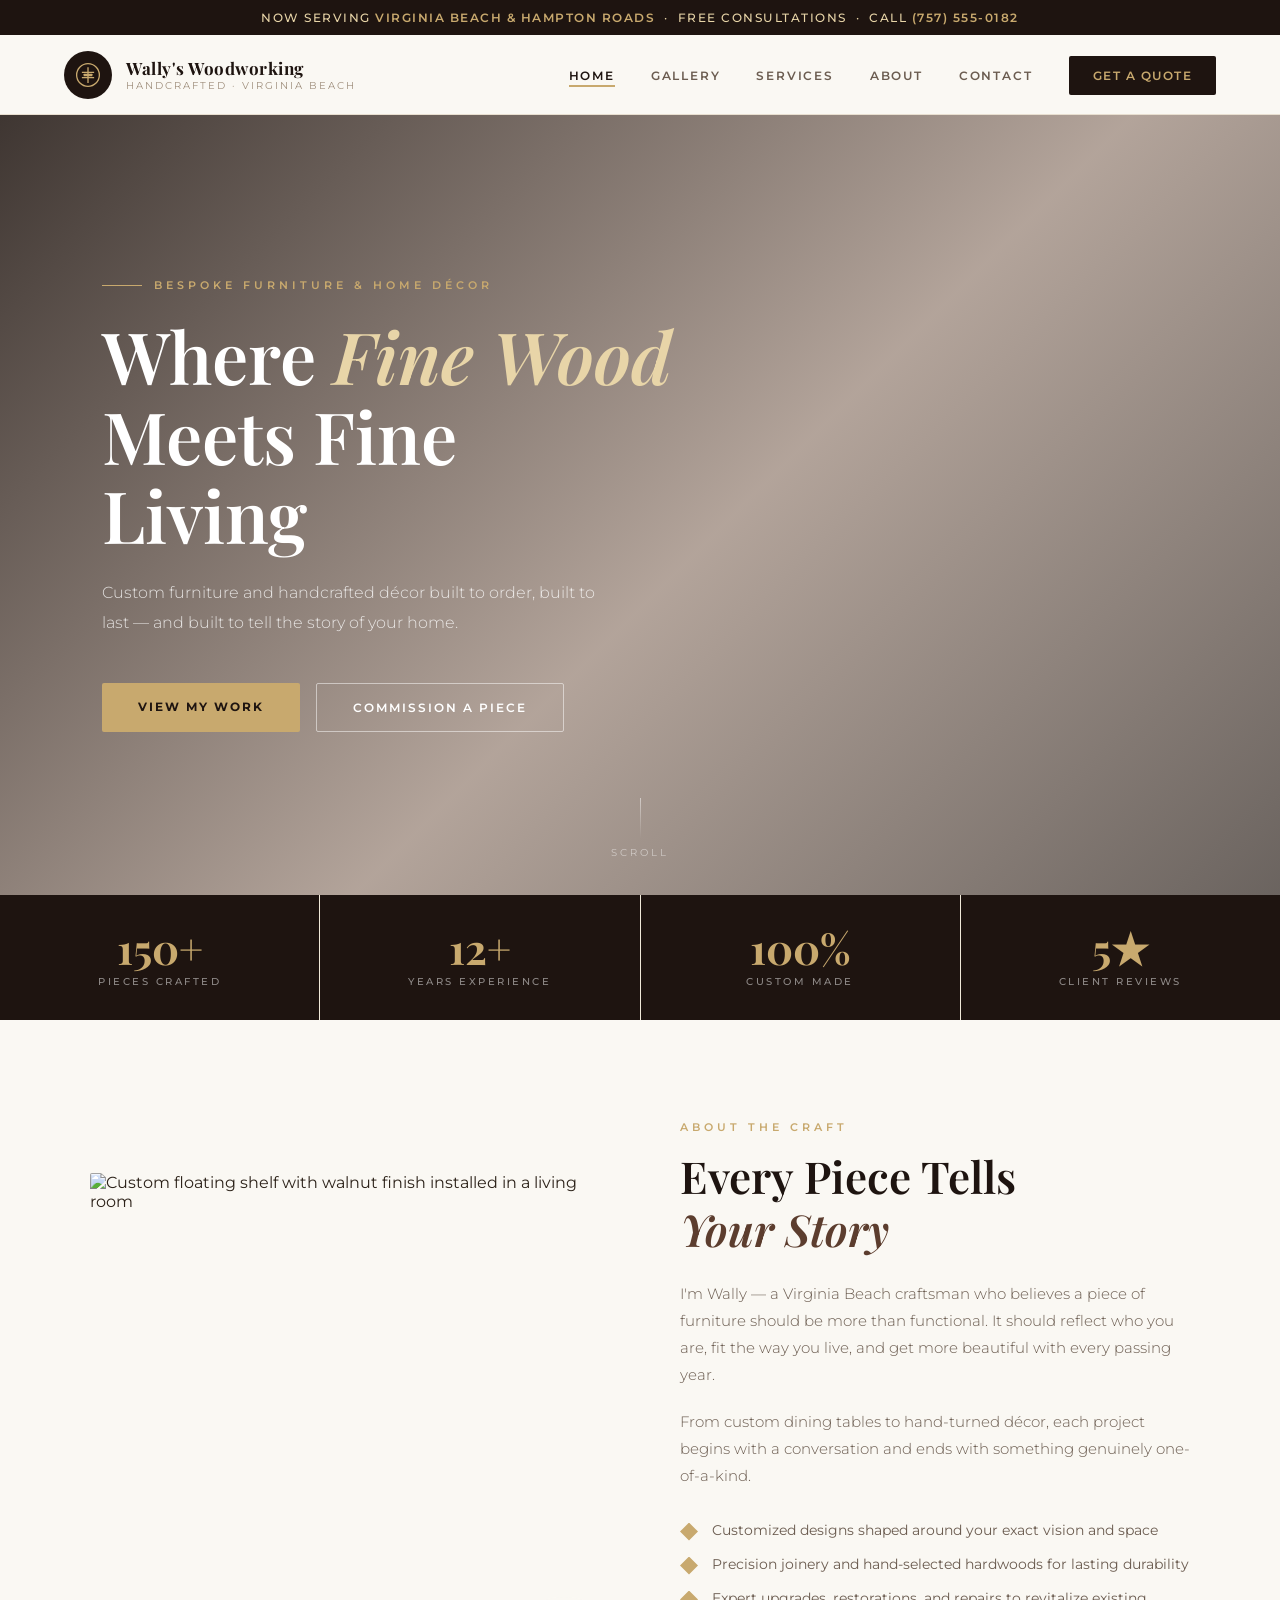
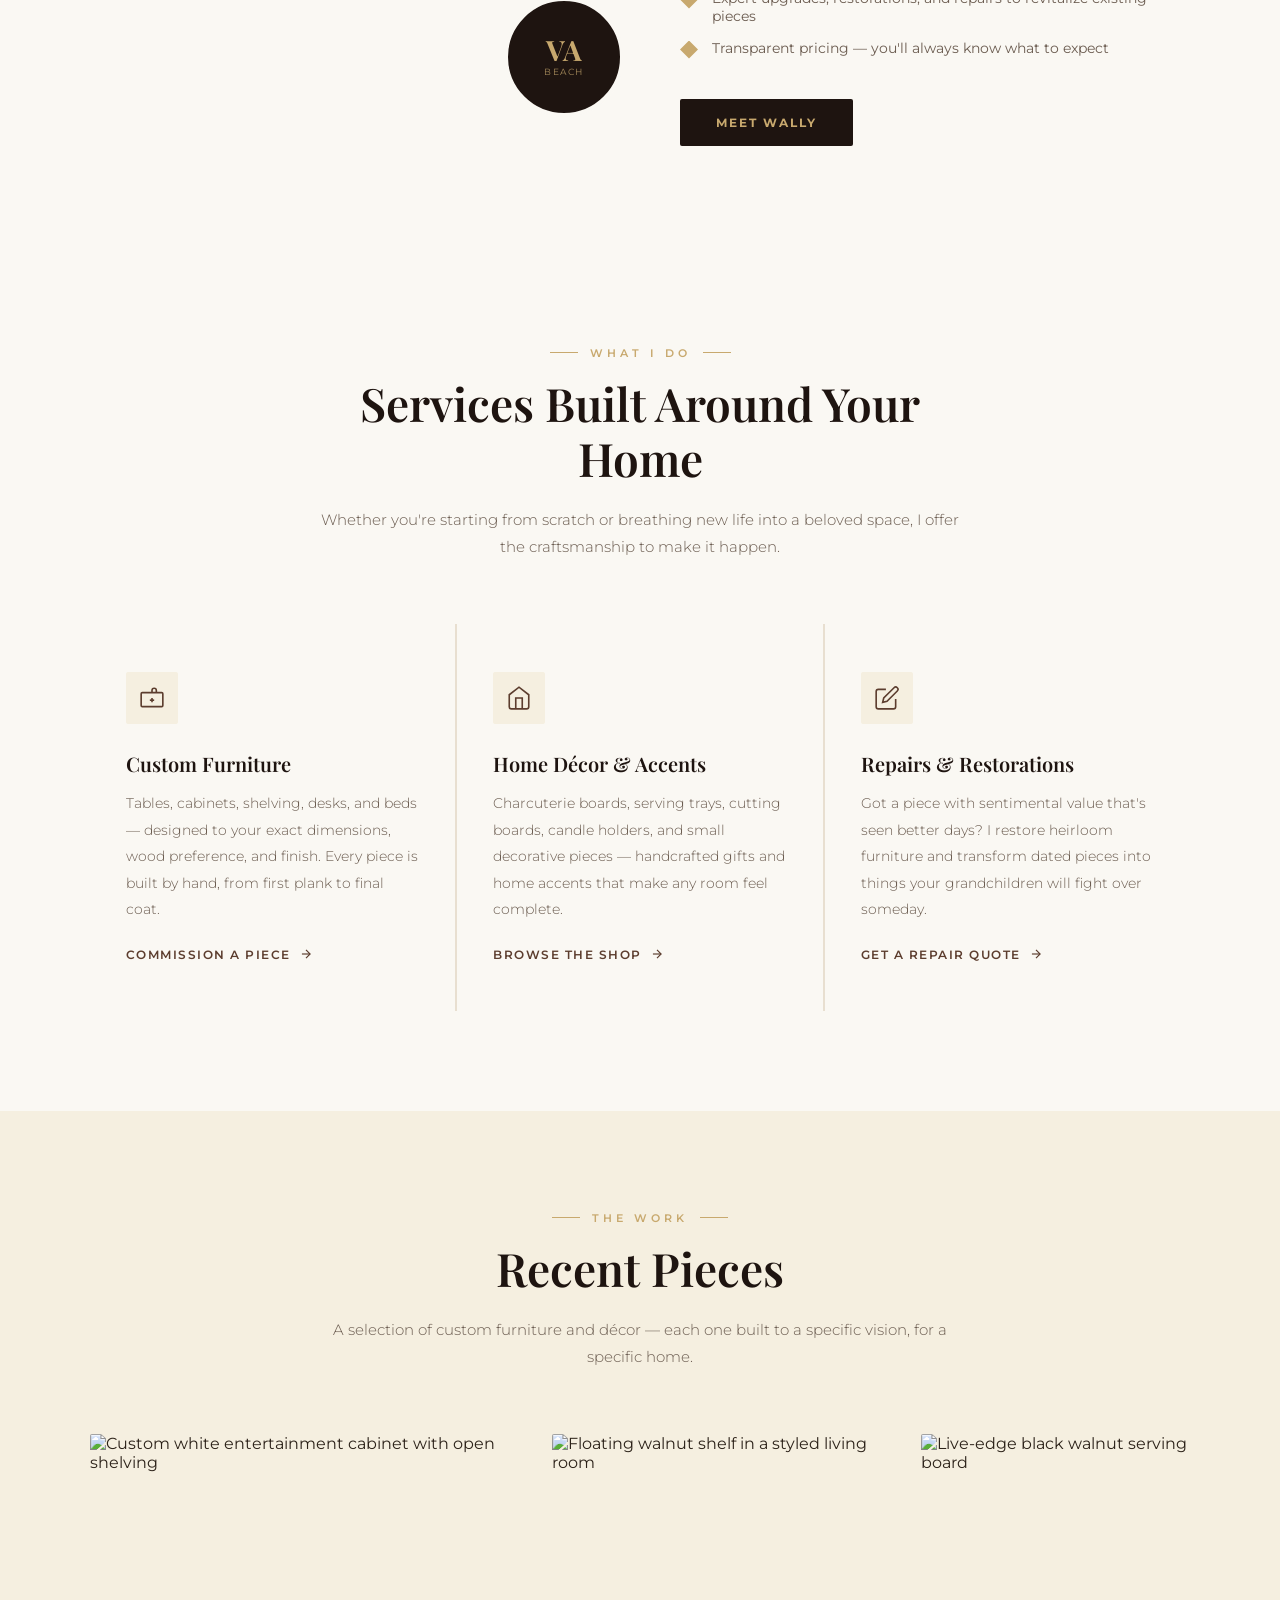
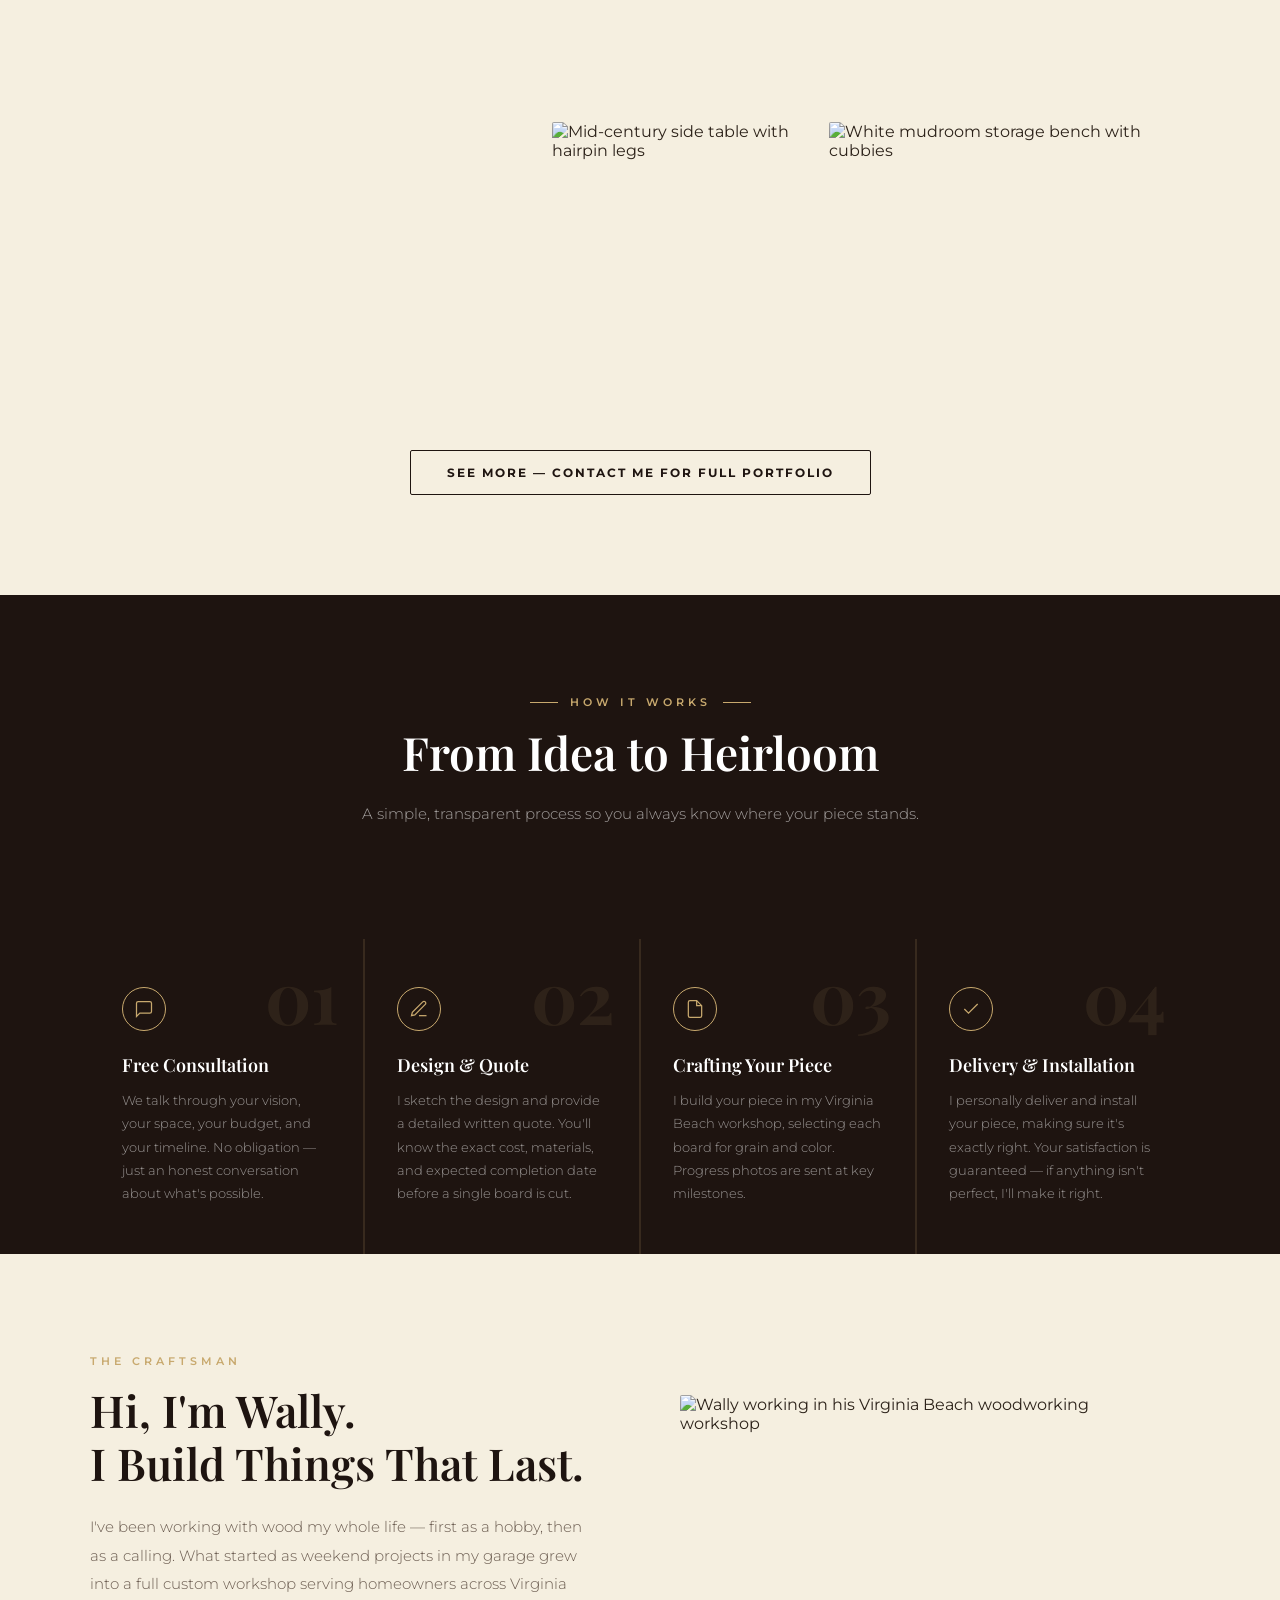
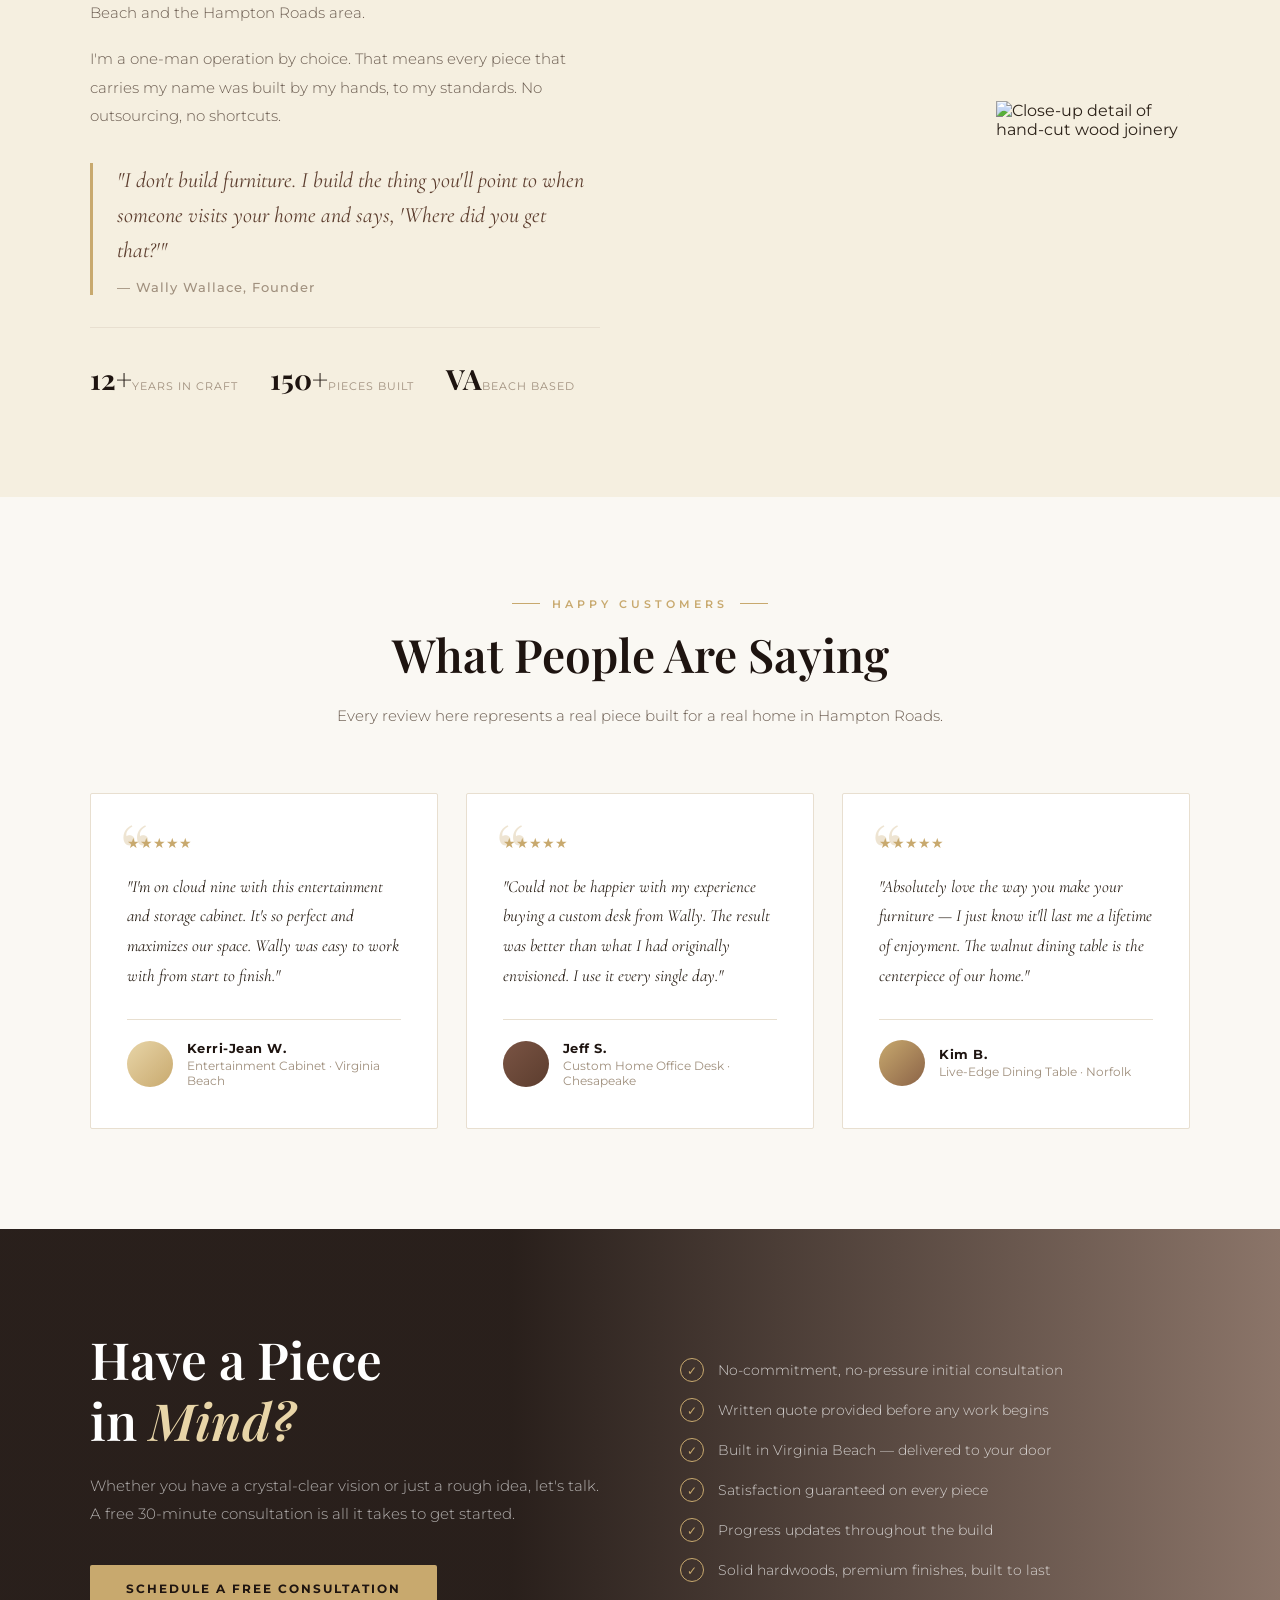
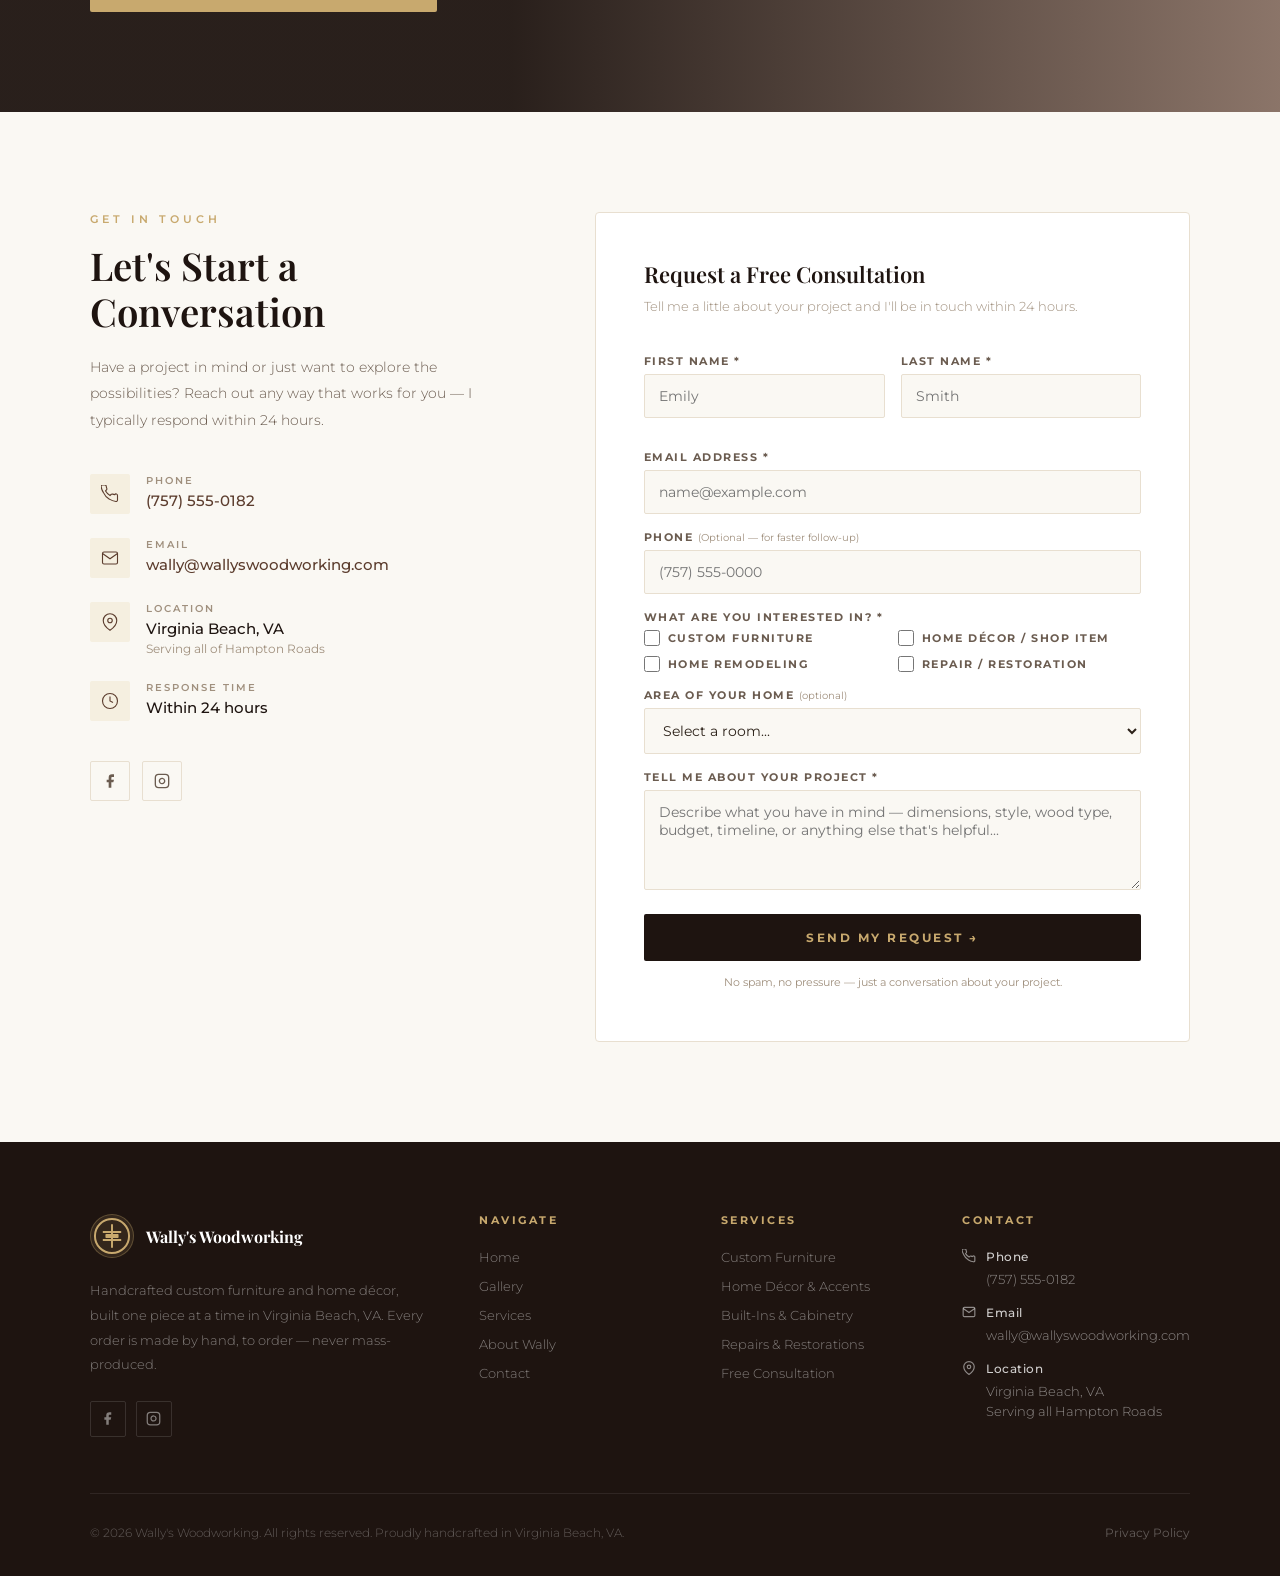
==== index.html @ 8dad4978 "Add complete redesign of homepage Full single-page redesign with hero, services, gallery, process, a" ====
<!DOCTYPE html>
<html lang="en">
<head>
<meta charset="UTF-8">
<meta name="viewport" content="width=device-width, initial-scale=1.0">

<!-- Primary SEO -->
<title>Wally's Woodworking | Custom Furniture & Décor | Virginia Beach, VA</title>
<meta name="description" content="Handcrafted bespoke furniture and home décor built to order in Virginia Beach, VA. Custom tables, cabinets, shelving, décor and more. Free consultations. Serving all of Hampton Roads.">
<meta name="keywords" content="custom furniture Virginia Beach, bespoke woodworking Hampton Roads, handcrafted furniture, custom cabinets, wood décor, furniture maker Virginia">
<meta name="author" content="Wally Wallace">
<link rel="canonical" href="https://www.wallyswoodworking.com/">

<!-- Open Graph (Facebook / LinkedIn sharing) -->
<meta property="og:type" content="website">
<meta property="og:url" content="https://www.wallyswoodworking.com/">
<meta property="og:title" content="Wally's Woodworking | Custom Furniture & Décor | Virginia Beach">
<meta property="og:description" content="Handcrafted bespoke furniture and home décor built to order in Virginia Beach, VA. Free consultations — serving all of Hampton Roads.">
<meta property="og:image" content="https://www.wallyswoodworking.com/images/og-image.jpg">

<!-- Twitter Card -->
<meta name="twitter:card" content="summary_large_image">
<meta name="twitter:title" content="Wally's Woodworking | Virginia Beach">
<meta name="twitter:description" content="Handcrafted custom furniture and décor built to order in Virginia Beach, VA.">
<meta name="twitter:image" content="https://www.wallyswoodworking.com/images/og-image.jpg">

<!-- Fonts -->
<link rel="preconnect" href="https://fonts.googleapis.com">
<link href="https://fonts.googleapis.com/css2?family=Playfair+Display:ital,wght@0,400;0,600;0,700;1,400;1,600&family=Montserrat:wght@300;400;500;600&family=Cormorant+Garamond:ital,wght@0,400;1,400;1,500&display=swap" rel="stylesheet">

<!-- Structured Data (Local Business) -->
<script type="application/ld+json">
{
  "@context": "https://schema.org",
  "@type": "LocalBusiness",
  "name": "Wally's Woodworking",
  "description": "Handcrafted bespoke furniture and home décor built to order in Virginia Beach, VA.",
  "url": "https://www.wallyswoodworking.com",
  "telephone": "(757) 555-0182",
  "email": "wally@wallyswoodworking.com",
  "address": {
    "@type": "PostalAddress",
    "addressLocality": "Virginia Beach",
    "addressRegion": "VA",
    "addressCountry": "US"
  },
  "areaServed": "Hampton Roads, Virginia",
  "priceRange": "$$",
  "openingHours": "Mo-Sa 08:00-18:00"
}
</script>

<style>
/* ===========================
   DESIGN SYSTEM
=========================== */
:root {
  --dark:        #1E1410;
  --walnut:      #5C3D2E;
  --walnut-light:#7A5444;
  --gold:        #C8A96E;
  --gold-light:  #E8D5A8;
  --cream:       #F5EFE0;
  --off-white:   #FAF8F3;
  --text:        #2C2219;
  --text-mid:    #6B5C50;
  --text-light:  #A0907E;
  --border:      #E8DFD0;
  --section-gap: 100px;
  --nav-h:       80px;
}

*, *::before, *::after { box-sizing: border-box; margin: 0; padding: 0; }
html { scroll-behavior: smooth; }
body { font-family: 'Montserrat', sans-serif; color: var(--text); background: var(--off-white); overflow-x: hidden; }
h1, h2, h3, h4 { font-family: 'Playfair Display', serif; line-height: 1.2; }
p { line-height: 1.8; }
a { text-decoration: none; color: inherit; }
img { display: block; width: 100%; object-fit: cover; }

/* ===========================
   ANNOUNCEMENT BAR
=========================== */
.announce-bar {
  background: var(--dark);
  color: var(--gold-light);
  text-align: center;
  padding: 10px 20px;
  font-size: 12px;
  letter-spacing: 1.5px;
  font-weight: 500;
  text-transform: uppercase;
}
.announce-bar a { color: var(--gold); font-weight: 600; transition: opacity 0.2s; }
.announce-bar a:hover { opacity: 0.8; }

/* ===========================
   NAVIGATION
=========================== */
nav {
  position: sticky;
  top: 0;
  z-index: 1000;
  background: rgba(250,248,243,0.96);
  backdrop-filter: blur(12px);
  -webkit-backdrop-filter: blur(12px);
  border-bottom: 1px solid var(--border);
  height: var(--nav-h);
  display: flex;
  align-items: center;
  padding: 0 5%;
  justify-content: space-between;
}

.nav-logo { display: flex; align-items: center; gap: 14px; }

.nav-logo-icon {
  width: 48px; height: 48px;
  background: var(--dark);
  border-radius: 50%;
  display: flex; align-items: center; justify-content: center;
  flex-shrink: 0;
}
.nav-logo-icon svg { width: 28px; height: 28px; }
.nav-logo-text .brand { font-family: 'Playfair Display', serif; font-size: 17px; font-weight: 700; color: var(--dark); letter-spacing: 0.5px; display: block; }
.nav-logo-text .tagline { font-size: 10px; color: var(--text-light); letter-spacing: 2px; text-transform: uppercase; display: block; }

.nav-links { display: flex; align-items: center; gap: 36px; list-style: none; }
.nav-links a { font-size: 12px; font-weight: 600; letter-spacing: 1.8px; text-transform: uppercase; color: var(--text-mid); transition: color 0.2s; padding-bottom: 2px; border-bottom: 2px solid transparent; }
.nav-links a:hover, .nav-links a.active { color: var(--dark); border-bottom-color: var(--gold); }
.nav-cta { background: var(--dark); color: var(--gold) !important; border: none !important; padding: 12px 24px !important; letter-spacing: 1.5px !important; border-radius: 2px; transition: background 0.2s !important; }
.nav-cta:hover { background: var(--walnut) !important; color: var(--gold-light) !important; border-bottom-color: transparent !important; }

/* Hamburger (mobile) */
.nav-toggle { display: none; flex-direction: column; gap: 5px; cursor: pointer; padding: 4px; background: none; border: none; }
.nav-toggle span { display: block; width: 24px; height: 2px; background: var(--dark); transition: all 0.3s; }

@media (max-width: 900px) {
  .nav-toggle { display: flex; }
  .nav-links { display: none; position: absolute; top: var(--nav-h); left: 0; right: 0; background: rgba(250,248,243,0.98); border-bottom: 1px solid var(--border); flex-direction: column; padding: 24px; gap: 20px; align-items: flex-start; }
  .nav-links.open { display: flex; }
  .nav-cta { align-self: stretch; text-align: center; }
}

/* ===========================
   HERO
=========================== */
.hero {
  position: relative;
  height: calc(100vh - var(--nav-h) - 40px);
  min-height: 600px;
  overflow: hidden;
  display: flex;
  align-items: center;
}

.hero-bg {
  position: absolute;
  inset: 0;
  background:
    linear-gradient(135deg, rgba(30,20,16,0.85) 0%, rgba(92,61,46,0.45) 55%, rgba(30,20,16,0.65) 100%),
    url('https://images.unsplash.com/photo-1586023492125-27b2c045efd7?w=1800&q=80') center/cover no-repeat;
}

.hero-content { position: relative; z-index: 2; padding: 0 8%; max-width: 780px; }
.hero-eyebrow { font-size: 11px; letter-spacing: 4px; text-transform: uppercase; color: var(--gold); font-weight: 600; margin-bottom: 24px; display: flex; align-items: center; gap: 12px; }
.hero-eyebrow::before { content: ''; display: block; width: 40px; height: 1px; background: var(--gold); }
.hero h1 { font-size: clamp(38px, 6vw, 72px); color: #fff; font-weight: 600; margin-bottom: 24px; line-height: 1.1; }
.hero h1 em { font-style: italic; color: var(--gold-light); }
.hero-sub { font-size: 16px; color: rgba(255,255,255,0.78); font-weight: 300; margin-bottom: 44px; max-width: 500px; line-height: 1.9; }
.hero-actions { display: flex; gap: 16px; flex-wrap: wrap; }

.hero-scroll { position: absolute; bottom: 36px; left: 50%; transform: translateX(-50%); display: flex; flex-direction: column; align-items: center; gap: 8px; color: rgba(255,255,255,0.5); font-size: 10px; letter-spacing: 3px; text-transform: uppercase; z-index: 2; }
.hero-scroll-line { width: 1px; height: 40px; background: linear-gradient(to bottom, rgba(255,255,255,0.5), transparent); animation: scrollPulse 2s ease-in-out infinite; }
@keyframes scrollPulse { 0%, 100% { opacity: 0.4; } 50% { opacity: 1; } }

/* ===========================
   BUTTONS
=========================== */
.btn-primary { background: var(--gold); color: var(--dark); padding: 16px 36px; font-size: 12px; font-weight: 700; letter-spacing: 2px; text-transform: uppercase; border-radius: 2px; transition: all 0.25s; display: inline-block; }
.btn-primary:hover { background: var(--gold-light); transform: translateY(-1px); }
.btn-outline { border: 1px solid rgba(255,255,255,0.5); color: #fff; padding: 16px 36px; font-size: 12px; font-weight: 600; letter-spacing: 2px; text-transform: uppercase; border-radius: 2px; transition: all 0.25s; display: inline-block; }
.btn-outline:hover { border-color: var(--gold); color: var(--gold); }
.btn-dark { background: var(--dark); color: var(--gold); padding: 16px 36px; font-size: 12px; font-weight: 700; letter-spacing: 2px; text-transform: uppercase; border-radius: 2px; transition: all 0.25s; display: inline-block; }
.btn-dark:hover { background: var(--walnut); transform: translateY(-1px); }
.btn-outline-dark { border: 1.5px solid var(--dark); color: var(--dark); padding: 14px 36px; font-size: 12px; font-weight: 700; letter-spacing: 2px; text-transform: uppercase; border-radius: 2px; display: inline-block; transition: all 0.25s; }
.btn-outline-dark:hover { background: var(--dark); color: var(--gold); }

/* ===========================
   STAT BAR
=========================== */
.stat-bar { background: var(--dark); display: grid; grid-template-columns: repeat(4, 1fr); gap: 1px; background-color: rgba(200,169,110,0.2); }
.stat-item { background: var(--dark); text-align: center; padding: 32px 20px; }
.stat-num { font-family: 'Playfair Display', serif; font-size: 42px; font-weight: 700; color: var(--gold); line-height: 1; margin-bottom: 6px; }
.stat-label { font-size: 10px; letter-spacing: 2.5px; text-transform: uppercase; color: rgba(255,255,255,0.5); font-weight: 500; }

@media (max-width: 600px) {
  .stat-bar { grid-template-columns: repeat(2, 1fr); }
}

/* ===========================
   SECTION STRUCTURE
=========================== */
.section { padding: var(--section-gap) 7%; }
.section-light { background: var(--off-white); }
.section-cream { background: var(--cream); }
.section-dark { background: var(--dark); }

.section-header { text-align: center; max-width: 640px; margin: 0 auto 64px; }
.section-eyebrow { font-size: 11px; letter-spacing: 4px; text-transform: uppercase; color: var(--gold); font-weight: 600; margin-bottom: 16px; display: flex; align-items: center; justify-content: center; gap: 12px; }
.section-eyebrow::before, .section-eyebrow::after { content: ''; display: block; width: 28px; height: 1px; background: var(--gold); }
.section-header h2 { font-size: clamp(28px, 4vw, 46px); font-weight: 600; color: var(--dark); margin-bottom: 20px; }
.section-dark .section-header h2 { color: #fff; }
.section-header p { color: var(--text-mid); font-size: 15px; font-weight: 300; }
.section-dark .section-header p { color: rgba(255,255,255,0.6); }

/* ===========================
   INTRO SPLIT
=========================== */
.intro-split { display: grid; grid-template-columns: 1fr 1fr; gap: 80px; align-items: center; padding: var(--section-gap) 7%; background: var(--off-white); }
.intro-img-wrap { position: relative; }
.intro-img-main { width: 100%; height: 520px; border-radius: 2px; overflow: hidden; }
.intro-img-main img { height: 100%; }
.intro-img-badge { position: absolute; bottom: -24px; right: -24px; background: var(--dark); color: var(--gold); width: 120px; height: 120px; border-radius: 50%; display: flex; flex-direction: column; align-items: center; justify-content: center; text-align: center; border: 4px solid var(--off-white); }
.intro-img-badge .num { font-family: 'Playfair Display', serif; font-size: 28px; font-weight: 700; line-height: 1; }
.intro-img-badge .lbl { font-size: 9px; letter-spacing: 1.5px; text-transform: uppercase; opacity: 0.8; margin-top: 2px; }
.intro-text .eyebrow { font-size: 11px; letter-spacing: 4px; text-transform: uppercase; color: var(--gold); font-weight: 600; margin-bottom: 16px; }
.intro-text h2 { font-size: clamp(26px, 3.5vw, 44px); color: var(--dark); margin-bottom: 24px; font-weight: 600; }
.intro-text h2 em { font-style: italic; color: var(--walnut); }
.intro-text p { color: var(--text-mid); font-size: 15px; font-weight: 300; margin-bottom: 20px; }
.intro-features { list-style: none; margin: 32px 0 40px; display: flex; flex-direction: column; gap: 14px; }
.intro-features li { display: flex; align-items: flex-start; gap: 14px; font-size: 14px; color: var(--text-mid); }
.intro-features li::before { content: ''; display: block; width: 18px; height: 18px; min-width: 18px; background: var(--gold); clip-path: polygon(50% 0%, 100% 50%, 50% 100%, 0% 50%); margin-top: 2px; }

@media (max-width: 900px) {
  .intro-split { grid-template-columns: 1fr; gap: 60px; }
  .intro-img-main { height: 360px; }
  .intro-img-badge { bottom: -20px; right: 20px; }
}

/* ===========================
   SERVICES
=========================== */
.services-grid { display: grid; grid-template-columns: repeat(3, 1fr); gap: 2px; background: var(--border); }
.service-card { background: var(--off-white); padding: 48px 36px; position: relative; overflow: hidden; transition: background 0.3s; }
.service-card::after { content: ''; position: absolute; bottom: 0; left: 0; right: 0; height: 3px; background: var(--gold); transform: scaleX(0); transition: transform 0.3s; transform-origin: left; }
.service-card:hover::after { transform: scaleX(1); }
.service-card:hover { background: #fff; }
.service-icon { width: 52px; height: 52px; background: var(--cream); border-radius: 2px; display: flex; align-items: center; justify-content: center; margin-bottom: 28px; }
.service-icon svg { width: 26px; height: 26px; stroke: var(--walnut); fill: none; stroke-width: 1.5; }
.service-card h3 { font-size: 20px; font-weight: 600; color: var(--dark); margin-bottom: 14px; }
.service-card p { font-size: 14px; color: var(--text-mid); font-weight: 300; line-height: 1.9; }
.service-link { display: inline-flex; align-items: center; gap: 8px; font-size: 12px; font-weight: 600; letter-spacing: 1.5px; text-transform: uppercase; color: var(--walnut); margin-top: 24px; transition: gap 0.2s; }
.service-link:hover { gap: 14px; }

@media (max-width: 800px) {
  .services-grid { grid-template-columns: 1fr; }
}

/* ===========================
   GALLERY
=========================== */
.gallery-grid { display: grid; grid-template-columns: repeat(12, 1fr); grid-template-rows: 280px 280px; gap: 8px; }
.gal-item { overflow: hidden; position: relative; border-radius: 2px; cursor: pointer; }
.gal-item img { width: 100%; height: 100%; object-fit: cover; transition: transform 0.5s ease; }
.gal-item:hover img { transform: scale(1.05); }
.gal-item-overlay { position: absolute; inset: 0; background: linear-gradient(to top, rgba(30,20,16,0.8) 0%, transparent 50%); opacity: 0; transition: opacity 0.3s; display: flex; align-items: flex-end; padding: 24px; }
.gal-item:hover .gal-item-overlay { opacity: 1; }
.gal-item-label { color: #fff; font-size: 13px; font-weight: 600; }
.gal-item-sub { color: var(--gold-light); font-size: 11px; margin-top: 2px; }
.gal-1 { grid-column: span 5; grid-row: span 2; }
.gal-2 { grid-column: span 4; }
.gal-3 { grid-column: span 3; }
.gal-4 { grid-column: span 3; }
.gal-5 { grid-column: span 4; }
.gallery-footer { text-align: center; margin-top: 48px; }

@media (max-width: 800px) {
  .gallery-grid { grid-template-columns: 1fr 1fr; grid-template-rows: auto; }
  .gal-1, .gal-2, .gal-3, .gal-4, .gal-5 { grid-column: span 1; height: 200px; }
  .gal-1 { grid-column: span 2; height: 260px; }
}

/* ===========================
   PROCESS
=========================== */
.process-steps { display: grid; grid-template-columns: repeat(4, 1fr); gap: 2px; background: rgba(200,169,110,0.15); }
.process-step { background: var(--dark); padding: 48px 32px; position: relative; }
.step-num { font-family: 'Playfair Display', serif; font-size: 72px; font-weight: 700; color: rgba(200,169,110,0.1); line-height: 1; position: absolute; top: 20px; right: 24px; pointer-events: none; }
.step-icon { width: 44px; height: 44px; border: 1px solid var(--gold); border-radius: 50%; display: flex; align-items: center; justify-content: center; margin-bottom: 24px; }
.step-icon svg { width: 20px; height: 20px; stroke: var(--gold); fill: none; stroke-width: 1.5; }
.process-step h3 { font-size: 18px; color: #fff; margin-bottom: 12px; font-weight: 600; }
.process-step p { font-size: 13px; color: rgba(255,255,255,0.55); font-weight: 300; line-height: 1.8; }

@media (max-width: 800px) {
  .process-steps { grid-template-columns: 1fr 1fr; }
}
@media (max-width: 500px) {
  .process-steps { grid-template-columns: 1fr; }
}

/* ===========================
   ABOUT
=========================== */
.about-split { display: grid; grid-template-columns: 1fr 1fr; gap: 80px; align-items: center; padding: var(--section-gap) 7%; background: var(--cream); }
.about-text .eyebrow { font-size: 11px; letter-spacing: 4px; text-transform: uppercase; color: var(--gold); font-weight: 600; margin-bottom: 16px; }
.about-text h2 { font-size: clamp(26px, 3.5vw, 44px); color: var(--dark); margin-bottom: 24px; font-weight: 600; }
.about-text p { color: var(--text-mid); font-size: 15px; font-weight: 300; margin-bottom: 18px; line-height: 1.9; }
.about-quote { border-left: 3px solid var(--gold); padding-left: 24px; margin: 32px 0; }
.about-quote blockquote { font-family: 'Cormorant Garamond', serif; font-size: 22px; font-style: italic; color: var(--walnut); line-height: 1.6; }
.about-sig { font-size: 13px; color: var(--text-light); margin-top: 10px; font-weight: 500; letter-spacing: 1px; }
.about-img-stack { position: relative; height: 560px; }
.about-img-main { position: absolute; top: 0; left: 0; right: 60px; height: 440px; overflow: hidden; border-radius: 2px; }
.about-img-main img { height: 100%; }
.about-img-secondary { position: absolute; bottom: 0; right: 0; width: 200px; height: 260px; overflow: hidden; border-radius: 2px; border: 6px solid var(--cream); }
.about-img-secondary img { height: 100%; }
.about-credentials { display: flex; gap: 32px; margin-top: 32px; padding-top: 32px; border-top: 1px solid var(--border); }
.credential .val { font-family: 'Playfair Display', serif; font-size: 28px; font-weight: 700; color: var(--dark); }
.credential .lbl { font-size: 11px; color: var(--text-light); letter-spacing: 1px; text-transform: uppercase; }

@media (max-width: 900px) {
  .about-split { grid-template-columns: 1fr; gap: 60px; }
  .about-img-stack { height: 320px; }
  .about-img-main { right: 0; height: 320px; position: relative; }
  .about-img-secondary { display: none; }
}

/* ===========================
   TESTIMONIALS
=========================== */
.testimonials-grid { display: grid; grid-template-columns: repeat(3, 1fr); gap: 28px; }
.testimonial-card { background: #fff; padding: 40px 36px; border-radius: 2px; border: 1px solid var(--border); position: relative; }
.testimonial-card::before { content: '\201C'; font-family: 'Playfair Display', serif; font-size: 80px; color: var(--gold); line-height: 1; position: absolute; top: 16px; left: 28px; opacity: 0.3; }
.stars { display: flex; gap: 4px; margin-bottom: 20px; }
.stars span { color: var(--gold); font-size: 14px; }
.testimonial-card blockquote { font-family: 'Cormorant Garamond', serif; font-size: 17px; font-style: italic; color: var(--text); line-height: 1.75; margin-bottom: 28px; }
.testimonial-author { display: flex; align-items: center; gap: 14px; border-top: 1px solid var(--border); padding-top: 20px; }
.author-avatar { width: 46px; height: 46px; border-radius: 50%; overflow: hidden; flex-shrink: 0; background: var(--cream); }
.author-avatar img { height: 100%; }
.author-info .name { font-size: 13px; font-weight: 700; color: var(--dark); letter-spacing: 0.5px; }
.author-info .piece { font-size: 12px; color: var(--text-light); margin-top: 2px; }

@media (max-width: 900px) {
  .testimonials-grid { grid-template-columns: 1fr; max-width: 520px; margin: 0 auto; }
}

/* ===========================
   COMMISSION BANNER
=========================== */
.commission-banner {
  position: relative;
  overflow: hidden;
  background: linear-gradient(to right, rgba(30,20,16,0.95) 40%, rgba(92,61,46,0.7) 100%),
    url('https://images.unsplash.com/photo-1558618666-fcd25c85cd64?w=1600&q=80') center/cover no-repeat;
  padding: 100px 7%;
  display: grid;
  grid-template-columns: 1fr 1fr;
  gap: 80px;
  align-items: center;
}
.commission-text h2 { font-size: clamp(30px, 4vw, 52px); color: #fff; margin-bottom: 20px; font-weight: 600; }
.commission-text h2 em { color: var(--gold-light); font-style: italic; }
.commission-text p { color: rgba(255,255,255,0.65); font-size: 15px; font-weight: 300; line-height: 1.9; margin-bottom: 36px; }
.commission-features { list-style: none; display: flex; flex-direction: column; gap: 16px; }
.commission-features li { display: flex; align-items: center; gap: 14px; color: rgba(255,255,255,0.75); font-size: 14px; font-weight: 300; }
.commission-features li .check { width: 24px; height: 24px; min-width: 24px; border: 1px solid var(--gold); border-radius: 50%; display: flex; align-items: center; justify-content: center; color: var(--gold); font-size: 12px; }

@media (max-width: 800px) {
  .commission-banner { grid-template-columns: 1fr; gap: 40px; padding: 72px 7%; }
}

/* ===========================
   CONTACT
=========================== */
.contact-split { display: grid; grid-template-columns: 1fr 1.4fr; gap: 80px; align-items: start; padding: var(--section-gap) 7%; background: var(--off-white); }
.contact-info .eyebrow { font-size: 11px; letter-spacing: 4px; text-transform: uppercase; color: var(--gold); font-weight: 600; margin-bottom: 16px; }
.contact-info h2 { font-size: clamp(26px, 3vw, 40px); color: var(--dark); margin-bottom: 20px; font-weight: 600; }
.contact-info > p { color: var(--text-mid); font-size: 14px; font-weight: 300; line-height: 1.9; margin-bottom: 40px; }
.contact-details { display: flex; flex-direction: column; gap: 24px; }
.contact-detail { display: flex; align-items: flex-start; gap: 16px; }
.contact-detail-icon { width: 40px; height: 40px; min-width: 40px; background: var(--cream); border-radius: 2px; display: flex; align-items: center; justify-content: center; }
.contact-detail-icon svg { width: 18px; height: 18px; stroke: var(--walnut); fill: none; stroke-width: 1.5; }
.contact-detail-text .lbl { font-size: 10px; letter-spacing: 2px; text-transform: uppercase; color: var(--text-light); font-weight: 600; margin-bottom: 4px; }
.contact-detail-text .val { font-size: 15px; font-weight: 500; color: var(--dark); }
.contact-detail-text .val a { color: var(--walnut); transition: color 0.2s; }
.contact-detail-text .val a:hover { color: var(--dark); }
.contact-social { display: flex; gap: 12px; margin-top: 40px; }
.social-btn { width: 40px; height: 40px; border: 1px solid var(--border); border-radius: 2px; display: flex; align-items: center; justify-content: center; transition: all 0.2s; color: var(--text-mid); }
.social-btn:hover { background: var(--dark); border-color: var(--dark); color: var(--gold); }

/* Form */
.contact-form-wrap { background: #fff; border: 1px solid var(--border); border-radius: 4px; padding: 48px; }
.contact-form-wrap h3 { font-size: 22px; color: var(--dark); margin-bottom: 8px; font-weight: 600; }
.contact-form-wrap .form-sub { font-size: 13px; color: var(--text-light); font-weight: 300; margin-bottom: 36px; }
.form-row { display: grid; grid-template-columns: 1fr 1fr; gap: 16px; margin-bottom: 16px; }
.form-group { display: flex; flex-direction: column; gap: 6px; margin-bottom: 16px; }
.form-group label { font-size: 11px; font-weight: 700; letter-spacing: 1.5px; text-transform: uppercase; color: var(--text-mid); }
.form-group input, .form-group select, .form-group textarea { border: 1px solid var(--border); border-radius: 2px; padding: 12px 14px; font-size: 14px; font-family: 'Montserrat', sans-serif; color: var(--text); background: var(--off-white); transition: border-color 0.2s; outline: none; }
.form-group input:focus, .form-group select:focus, .form-group textarea:focus { border-color: var(--walnut); background: #fff; }
.form-group textarea { resize: vertical; min-height: 100px; }
.service-checks { display: grid; grid-template-columns: 1fr 1fr; gap: 10px; }
.service-check { display: flex; align-items: center; gap: 8px; font-size: 13px; color: var(--text-mid); cursor: pointer; }
.service-check input[type="checkbox"] { width: 16px; height: 16px; accent-color: var(--walnut); cursor: pointer; }
.form-note { font-size: 11px; color: var(--text-light); margin-top: 12px; text-align: center; }
.btn-submit { width: 100%; background: var(--dark); color: var(--gold); padding: 16px; font-size: 12px; font-weight: 700; letter-spacing: 2.5px; text-transform: uppercase; border-radius: 2px; border: none; cursor: pointer; font-family: 'Montserrat', sans-serif; transition: background 0.25s; margin-top: 8px; }
.btn-submit:hover { background: var(--walnut); }

/* Success message */
.form-success { display: none; text-align: center; padding: 40px 20px; }
.form-success h3 { font-family: 'Playfair Display', serif; font-size: 28px; color: var(--dark); margin-bottom: 12px; }
.form-success p { color: var(--text-mid); font-size: 14px; font-weight: 300; line-height: 1.8; }

@media (max-width: 900px) {
  .contact-split { grid-template-columns: 1fr; gap: 60px; }
  .contact-form-wrap { padding: 32px 24px; }
  .form-row { grid-template-columns: 1fr; }
}

/* ===========================
   FOOTER
=========================== */
footer { background: var(--dark); padding: 72px 7% 32px; }
.footer-main { display: grid; grid-template-columns: 1.8fr 1fr 1fr 1.2fr; gap: 56px; padding-bottom: 56px; border-bottom: 1px solid rgba(255,255,255,0.08); }
.footer-brand .logo-wrap { display: flex; align-items: center; gap: 12px; margin-bottom: 20px; }
.footer-brand .logo-icon { width: 44px; height: 44px; background: rgba(200,169,110,0.12); border-radius: 50%; display: flex; align-items: center; justify-content: center; border: 1px solid rgba(200,169,110,0.3); }
.footer-brand .brand-name { font-family: 'Playfair Display', serif; font-size: 16px; font-weight: 700; color: #fff; }
.footer-brand p { font-size: 13px; color: rgba(255,255,255,0.45); font-weight: 300; line-height: 1.9; margin-bottom: 24px; }
.footer-social { display: flex; gap: 10px; }
.footer-social a { width: 36px; height: 36px; border: 1px solid rgba(255,255,255,0.12); border-radius: 2px; display: flex; align-items: center; justify-content: center; color: rgba(255,255,255,0.45); transition: all 0.2s; }
.footer-social a:hover { border-color: var(--gold); color: var(--gold); }
.footer-col h4 { font-family: 'Montserrat', sans-serif; font-size: 11px; font-weight: 700; letter-spacing: 2.5px; text-transform: uppercase; color: var(--gold); margin-bottom: 20px; }
.footer-col ul { list-style: none; display: flex; flex-direction: column; gap: 10px; }
.footer-col ul li a { font-size: 13px; color: rgba(255,255,255,0.45); font-weight: 300; transition: color 0.2s; }
.footer-col ul li a:hover { color: #fff; }
.footer-contact p { display: flex; align-items: flex-start; gap: 10px; font-size: 13px; color: rgba(255,255,255,0.5); font-weight: 300; margin-bottom: 14px; line-height: 1.6; }
.footer-contact p strong { color: rgba(255,255,255,0.8); font-weight: 500; font-size: 12px; letter-spacing: 0.5px; display: block; margin-bottom: 2px; }
.footer-contact a { color: rgba(255,255,255,0.5); transition: color 0.2s; }
.footer-contact a:hover { color: var(--gold); }
.footer-bottom { padding-top: 28px; display: flex; justify-content: space-between; align-items: center; flex-wrap: wrap; gap: 12px; }
.footer-bottom p { font-size: 12px; color: rgba(255,255,255,0.3); font-weight: 300; }
.footer-bottom-links { display: flex; gap: 24px; }
.footer-bottom-links a { font-size: 12px; color: rgba(255,255,255,0.3); transition: color 0.2s; }
.footer-bottom-links a:hover { color: rgba(255,255,255,0.7); }

@media (max-width: 900px) {
  .footer-main { grid-template-columns: 1fr 1fr; gap: 40px; }
}
@media (max-width: 500px) {
  .footer-main { grid-template-columns: 1fr; }
}
</style>
</head>
<body>

<!-- ANNOUNCEMENT BAR -->
<div class="announce-bar">
  Now serving <a href="#contact">Virginia Beach &amp; Hampton Roads</a> &nbsp;·&nbsp; Free consultations &nbsp;·&nbsp; Call <a href="tel:+17575550182">(757) 555-0182</a>
</div>

<!-- NAVIGATION -->
<nav id="nav">
  <a href="/" class="nav-logo" aria-label="Wally's Woodworking Home">
    <div class="nav-logo-icon">
      <svg viewBox="0 0 32 32" xmlns="http://www.w3.org/2000/svg" aria-hidden="true">
        <circle cx="16" cy="16" r="13" stroke="#C8A96E" stroke-width="1.5" fill="none"/>
        <path d="M16 7 L16 25 M9 13 L23 13 M9 19 L23 19" stroke="#C8A96E" stroke-width="1.5" fill="none"/>
        <rect x="11" y="14.5" width="10" height="3" fill="#C8A96E" rx="0.5"/>
      </svg>
    </div>
    <div class="nav-logo-text">
      <span class="brand">Wally's Woodworking</span>
      <span class="tagline">Handcrafted · Virginia Beach</span>
    </div>
  </a>

  <button class="nav-toggle" aria-label="Toggle navigation" onclick="document.querySelector('.nav-links').classList.toggle('open')">
    <span></span><span></span><span></span>
  </button>

  <ul class="nav-links" id="nav-links">
    <li><a href="#" class="active">Home</a></li>
    <li><a href="#gallery">Gallery</a></li>
    <li><a href="#services">Services</a></li>
    <li><a href="#about">About</a></li>
    <li><a href="#contact">Contact</a></li>
    <li><a href="#contact" class="nav-cta">Get a Quote</a></li>
  </ul>
</nav>

<!-- HERO -->
<section class="hero" aria-label="Welcome to Wally's Woodworking">
  <div class="hero-bg" role="img" aria-label="Close-up of handcrafted wood furniture"></div>
  <div class="hero-content">
    <div class="hero-eyebrow">Bespoke Furniture &amp; Home Décor</div>
    <h1>Where <em>Fine Wood</em><br>Meets Fine Living</h1>
    <p class="hero-sub">Custom furniture and handcrafted décor built to order, built to last — and built to tell the story of your home.</p>
    <div class="hero-actions">
      <a href="#gallery" class="btn-primary">View My Work</a>
      <a href="#contact" class="btn-outline">Commission a Piece</a>
    </div>
  </div>
  <div class="hero-scroll" aria-hidden="true">
    <div class="hero-scroll-line"></div>
    Scroll
  </div>
</section>

<!-- STAT BAR -->
<div class="stat-bar" aria-label="Quick facts about Wally's Woodworking">
  <div class="stat-item"><div class="stat-num">150+</div><div class="stat-label">Pieces Crafted</div></div>
  <div class="stat-item"><div class="stat-num">12+</div><div class="stat-label">Years Experience</div></div>
  <div class="stat-item"><div class="stat-num">100%</div><div class="stat-label">Custom Made</div></div>
  <div class="stat-item"><div class="stat-num">5★</div><div class="stat-label">Client Reviews</div></div>
</div>

<!-- INTRO SPLIT -->
<div class="intro-split">
  <div class="intro-img-wrap">
    <div class="intro-img-main">
      <img src="https://images.unsplash.com/photo-1555041469-a586c61ea9bc?w=900&q=80" alt="Custom floating shelf with walnut finish installed in a living room" loading="lazy">
    </div>
    <div class="intro-img-badge" aria-hidden="true">
      <span class="num">VA</span>
      <span class="lbl">Beach</span>
    </div>
  </div>
  <div class="intro-text">
    <div class="eyebrow">About the Craft</div>
    <h2>Every Piece Tells<br><em>Your Story</em></h2>
    <p>I'm Wally — a Virginia Beach craftsman who believes a piece of furniture should be more than functional. It should reflect who you are, fit the way you live, and get more beautiful with every passing year.</p>
    <p>From custom dining tables to hand-turned décor, each project begins with a conversation and ends with something genuinely one-of-a-kind.</p>
    <ul class="intro-features">
      <li>Customized designs shaped around your exact vision and space</li>
      <li>Precision joinery and hand-selected hardwoods for lasting durability</li>
      <li>Expert upgrades, restorations, and repairs to revitalize existing pieces</li>
      <li>Transparent pricing — you'll always know what to expect</li>
    </ul>
    <a href="#about" class="btn-dark">Meet Wally</a>
  </div>
</div>

<!-- SERVICES -->
<section class="section section-light" id="services">
  <div class="section-header">
    <div class="section-eyebrow">What I Do</div>
    <h2>Services Built Around Your Home</h2>
    <p>Whether you're starting from scratch or breathing new life into a beloved space, I offer the craftsmanship to make it happen.</p>
  </div>
  <div class="services-grid">
    <div class="service-card">
      <div class="service-icon"><svg viewBox="0 0 24 24" aria-hidden="true"><rect x="2" y="7" width="20" height="13" rx="1"/><path d="M16 7V5a2 2 0 00-4 0v2"/><line x1="12" y1="12" x2="12" y2="16"/><line x1="10" y1="14" x2="14" y2="14"/></svg></div>
      <h3>Custom Furniture</h3>
      <p>Tables, cabinets, shelving, desks, and beds — designed to your exact dimensions, wood preference, and finish. Every piece is built by hand, from first plank to final coat.</p>
      <a href="#contact" class="service-link">Commission a piece <svg width="14" height="14" viewBox="0 0 24 24" fill="none" stroke="currentColor" stroke-width="2" aria-hidden="true"><line x1="5" y1="12" x2="19" y2="12"/><polyline points="12 5 19 12 12 19"/></svg></a>
    </div>
    <div class="service-card">
      <div class="service-icon"><svg viewBox="0 0 24 24" aria-hidden="true"><path d="M3 9l9-7 9 7v11a2 2 0 01-2 2H5a2 2 0 01-2-2z"/><polyline points="9 22 9 12 15 12 15 22"/></svg></div>
      <h3>Home Décor &amp; Accents</h3>
      <p>Charcuterie boards, serving trays, cutting boards, candle holders, and small decorative pieces — handcrafted gifts and home accents that make any room feel complete.</p>
      <a href="#gallery" class="service-link">Browse the shop <svg width="14" height="14" viewBox="0 0 24 24" fill="none" stroke="currentColor" stroke-width="2" aria-hidden="true"><line x1="5" y1="12" x2="19" y2="12"/><polyline points="12 5 19 12 12 19"/></svg></a>
    </div>
    <div class="service-card">
      <div class="service-icon"><svg viewBox="0 0 24 24" aria-hidden="true"><path d="M11 4H4a2 2 0 00-2 2v14a2 2 0 002 2h14a2 2 0 002-2v-7"/><path d="M18.5 2.5a2.121 2.121 0 013 3L12 15l-4 1 1-4 9.5-9.5z"/></svg></div>
      <h3>Repairs &amp; Restorations</h3>
      <p>Got a piece with sentimental value that's seen better days? I restore heirloom furniture and transform dated pieces into things your grandchildren will fight over someday.</p>
      <a href="#contact" class="service-link">Get a repair quote <svg width="14" height="14" viewBox="0 0 24 24" fill="none" stroke="currentColor" stroke-width="2" aria-hidden="true"><line x1="5" y1="12" x2="19" y2="12"/><polyline points="12 5 19 12 12 19"/></svg></a>
    </div>
  </div>
</section>

<!-- GALLERY -->
<section class="section section-cream" id="gallery">
  <div class="section-header">
    <div class="section-eyebrow">The Work</div>
    <h2>Recent Pieces</h2>
    <p>A selection of custom furniture and décor — each one built to a specific vision, for a specific home.</p>
  </div>
  <div class="gallery-grid">
    <div class="gal-item gal-1">
      <img src="https://images.unsplash.com/photo-1555041469-a586c61ea9bc?w=800&q=75" alt="Custom white entertainment cabinet with open shelving" loading="lazy">
      <div class="gal-item-overlay"><div><div class="gal-item-label">Entertainment Cabinet</div><div class="gal-item-sub">White oak · Custom dimensions</div></div></div>
    </div>
    <div class="gal-item gal-2">
      <img src="https://images.unsplash.com/photo-1616486338812-3dadae4b4ace?w=800&q=75" alt="Floating walnut shelf in a styled living room" loading="lazy">
      <div class="gal-item-overlay"><div><div class="gal-item-label">Floating Shelf System</div><div class="gal-item-sub">Walnut · 72" span</div></div></div>
    </div>
    <div class="gal-item gal-3">
      <img src="https://images.unsplash.com/photo-1532372576444-dda954194ad0?w=600&q=75" alt="Live-edge black walnut serving board" loading="lazy">
      <div class="gal-item-overlay"><div><div class="gal-item-label">Live-Edge Serving Board</div><div class="gal-item-sub">Black walnut</div></div></div>
    </div>
    <div class="gal-item gal-4">
      <img src="https://images.unsplash.com/photo-1558618666-fcd25c85cd64?w=600&q=75" alt="Mid-century side table with hairpin legs" loading="lazy">
      <div class="gal-item-overlay"><div><div class="gal-item-label">Mid-Century Side Table</div><div class="gal-item-sub">Cherry &amp; steel hairpin legs</div></div></div>
    </div>
    <div class="gal-item gal-5">
      <img src="https://images.unsplash.com/photo-1507652313519-d4e9174996dd?w=800&q=75" alt="White mudroom storage bench with cubbies" loading="lazy">
      <div class="gal-item-overlay"><div><div class="gal-item-label">Mudroom Storage Bench</div><div class="gal-item-sub">Painted MDF + pine</div></div></div>
    </div>
  </div>
  <div class="gallery-footer">
    <a href="mailto:wally@wallyswoodworking.com?subject=Gallery%20Inquiry" class="btn-outline-dark">See More — Contact Me for Full Portfolio</a>
  </div>
</section>

<!-- PROCESS -->
<section class="section section-dark" style="padding-top: 0; padding-bottom: 0;" id="process">
  <div style="padding: var(--section-gap) 7% 48px;">
    <div class="section-header">
      <div class="section-eyebrow">How It Works</div>
      <h2>From Idea to Heirloom</h2>
      <p>A simple, transparent process so you always know where your piece stands.</p>
    </div>
  </div>
  <div class="process-steps">
    <div class="process-step"><div class="step-num" aria-hidden="true">01</div><div class="step-icon"><svg viewBox="0 0 24 24" aria-hidden="true"><path d="M21 15a2 2 0 01-2 2H7l-4 4V5a2 2 0 012-2h14a2 2 0 012 2z"/></svg></div><h3>Free Consultation</h3><p>We talk through your vision, your space, your budget, and your timeline. No obligation — just an honest conversation about what's possible.</p></div>
    <div class="process-step"><div class="step-num" aria-hidden="true">02</div><div class="step-icon"><svg viewBox="0 0 24 24" aria-hidden="true"><path d="M12 20h9"/><path d="M16.5 3.5a2.121 2.121 0 013 3L7 19l-4 1 1-4L16.5 3.5z"/></svg></div><h3>Design &amp; Quote</h3><p>I sketch the design and provide a detailed written quote. You'll know the exact cost, materials, and expected completion date before a single board is cut.</p></div>
    <div class="process-step"><div class="step-num" aria-hidden="true">03</div><div class="step-icon"><svg viewBox="0 0 24 24" aria-hidden="true"><path d="M14 2H6a2 2 0 00-2 2v16a2 2 0 002 2h12a2 2 0 002-2V8z"/><polyline points="14 2 14 8 20 8"/></svg></div><h3>Crafting Your Piece</h3><p>I build your piece in my Virginia Beach workshop, selecting each board for grain and color. Progress photos are sent at key milestones.</p></div>
    <div class="process-step"><div class="step-num" aria-hidden="true">04</div><div class="step-icon"><svg viewBox="0 0 24 24" aria-hidden="true"><polyline points="20 6 9 17 4 12"/></svg></div><h3>Delivery &amp; Installation</h3><p>I personally deliver and install your piece, making sure it's exactly right. Your satisfaction is guaranteed — if anything isn't perfect, I'll make it right.</p></div>
  </div>
</section>

<!-- ABOUT -->
<div class="about-split" id="about">
  <div class="about-text">
    <div class="eyebrow">The Craftsman</div>
    <h2>Hi, I'm Wally.<br>I Build Things That Last.</h2>
    <p>I've been working with wood my whole life — first as a hobby, then as a calling. What started as weekend projects in my garage grew into a full custom workshop serving homeowners across Virginia Beach and the Hampton Roads area.</p>
    <p>I'm a one-man operation by choice. That means every piece that carries my name was built by my hands, to my standards. No outsourcing, no shortcuts.</p>
    <div class="about-quote">
      <blockquote>"I don't build furniture. I build the thing you'll point to when someone visits your home and says, 'Where did you get that?'"</blockquote>
      <div class="about-sig">— Wally Wallace, Founder</div>
    </div>
    <div class="about-credentials">
      <div class="credential"><span class="val">12+</span><span class="lbl">Years in craft</span></div>
      <div class="credential"><span class="val">150+</span><span class="lbl">Pieces built</span></div>
      <div class="credential"><span class="val">VA</span><span class="lbl">Beach based</span></div>
    </div>
  </div>
  <div class="about-img-stack">
    <div class="about-img-main">
      <img src="https://images.unsplash.com/photo-1581539250439-c96689b516dd?w=900&q=80" alt="Wally working in his Virginia Beach woodworking workshop" loading="lazy">
    </div>
    <div class="about-img-secondary">
      <img src="https://images.unsplash.com/photo-1533090481720-856c6e3c1fdc?w=400&q=75" alt="Close-up detail of hand-cut wood joinery" loading="lazy">
    </div>
  </div>
</div>

<!-- TESTIMONIALS -->
<section class="section section-light">
  <div class="section-header">
    <div class="section-eyebrow">Happy Customers</div>
    <h2>What People Are Saying</h2>
    <p>Every review here represents a real piece built for a real home in Hampton Roads.</p>
  </div>
  <div class="testimonials-grid">
    <div class="testimonial-card">
      <div class="stars" aria-label="5 out of 5 stars"><span aria-hidden="true">★★★★★</span></div>
      <blockquote>"I'm on cloud nine with this entertainment and storage cabinet. It's so perfect and maximizes our space. Wally was easy to work with from start to finish."</blockquote>
      <div class="testimonial-author">
        <div class="author-avatar" style="background: linear-gradient(135deg, #E8D5A8, #C8A96E);"></div>
        <div class="author-info"><div class="name">Kerri-Jean W.</div><div class="piece">Entertainment Cabinet · Virginia Beach</div></div>
      </div>
    </div>
    <div class="testimonial-card">
      <div class="stars" aria-label="5 out of 5 stars"><span aria-hidden="true">★★★★★</span></div>
      <blockquote>"Could not be happier with my experience buying a custom desk from Wally. The result was better than what I had originally envisioned. I use it every single day."</blockquote>
      <div class="testimonial-author">
        <div class="author-avatar" style="background: linear-gradient(135deg, #7A5444, #5C3D2E);"></div>
        <div class="author-info"><div class="name">Jeff S.</div><div class="piece">Custom Home Office Desk · Chesapeake</div></div>
      </div>
    </div>
    <div class="testimonial-card">
      <div class="stars" aria-label="5 out of 5 stars"><span aria-hidden="true">★★★★★</span></div>
      <blockquote>"Absolutely love the way you make your furniture — I just know it'll last me a lifetime of enjoyment. The walnut dining table is the centerpiece of our home."</blockquote>
      <div class="testimonial-author">
        <div class="author-avatar" style="background: linear-gradient(135deg, #C8A96E, #8B6347);"></div>
        <div class="author-info"><div class="name">Kim B.</div><div class="piece">Live-Edge Dining Table · Norfolk</div></div>
      </div>
    </div>
  </div>
</section>

<!-- COMMISSION BANNER -->
<div class="commission-banner">
  <div class="commission-text">
    <h2>Have a Piece<br>in <em>Mind?</em></h2>
    <p>Whether you have a crystal-clear vision or just a rough idea, let's talk. A free 30-minute consultation is all it takes to get started.</p>
    <a href="#contact" class="btn-primary">Schedule a Free Consultation</a>
  </div>
  <ul class="commission-features" aria-label="What you get">
    <li><span class="check" aria-hidden="true">✓</span>No-commitment, no-pressure initial consultation</li>
    <li><span class="check" aria-hidden="true">✓</span>Written quote provided before any work begins</li>
    <li><span class="check" aria-hidden="true">✓</span>Built in Virginia Beach — delivered to your door</li>
    <li><span class="check" aria-hidden="true">✓</span>Satisfaction guaranteed on every piece</li>
    <li><span class="check" aria-hidden="true">✓</span>Progress updates throughout the build</li>
    <li><span class="check" aria-hidden="true">✓</span>Solid hardwoods, premium finishes, built to last</li>
  </ul>
</div>

<!-- CONTACT -->
<div class="contact-split" id="contact">
  <div class="contact-info">
    <div class="eyebrow">Get in Touch</div>
    <h2>Let's Start a Conversation</h2>
    <p>Have a project in mind or just want to explore the possibilities? Reach out any way that works for you — I typically respond within 24 hours.</p>
    <div class="contact-details">
      <div class="contact-detail">
        <div class="contact-detail-icon"><svg viewBox="0 0 24 24" aria-hidden="true"><path d="M22 16.92v3a2 2 0 01-2.18 2 19.79 19.79 0 01-8.63-3.07A19.5 19.5 0 013.07 9.81 19.79 19.79 0 01.02 1.18 2 2 0 012 0h3a2 2 0 012 1.72 12.84 12.84 0 00.7 2.81 2 2 0 01-.45 2.11L6.09 7.91a16 16 0 006 6l1.27-1.27a2 2 0 012.11-.45 12.84 12.84 0 002.81.7A2 2 0 0122 14v2.92z"/></svg></div>
        <div class="contact-detail-text"><div class="lbl">Phone</div><div class="val"><a href="tel:+17575550182">(757) 555-0182</a></div></div>
      </div>
      <div class="contact-detail">
        <div class="contact-detail-icon"><svg viewBox="0 0 24 24" aria-hidden="true"><path d="M4 4h16c1.1 0 2 .9 2 2v12c0 1.1-.9 2-2 2H4c-1.1 0-2-.9-2-2V6c0-1.1.9-2 2-2z"/><polyline points="22,6 12,13 2,6"/></svg></div>
        <div class="contact-detail-text"><div class="lbl">Email</div><div class="val"><a href="mailto:wally@wallyswoodworking.com">wally@wallyswoodworking.com</a></div></div>
      </div>
      <div class="contact-detail">
        <div class="contact-detail-icon"><svg viewBox="0 0 24 24" aria-hidden="true"><path d="M21 10c0 7-9 13-9 13s-9-6-9-13a9 9 0 0118 0z"/><circle cx="12" cy="10" r="3"/></svg></div>
        <div class="contact-detail-text"><div class="lbl">Location</div><div class="val">Virginia Beach, VA<br><span style="font-size:12px;color:var(--text-light);font-weight:400;">Serving all of Hampton Roads</span></div></div>
      </div>
      <div class="contact-detail">
        <div class="contact-detail-icon"><svg viewBox="0 0 24 24" aria-hidden="true"><circle cx="12" cy="12" r="10"/><polyline points="12 6 12 12 16 14"/></svg></div>
        <div class="contact-detail-text"><div class="lbl">Response Time</div><div class="val">Within 24 hours</div></div>
      </div>
    </div>
    <div class="contact-social">
      <a href="https://facebook.com" class="social-btn" aria-label="Facebook" target="_blank" rel="noopener noreferrer">
        <svg width="16" height="16" viewBox="0 0 24 24" fill="currentColor" aria-hidden="true"><path d="M18 2h-3a5 5 0 00-5 5v3H7v4h3v8h4v-8h3l1-4h-4V7a1 1 0 011-1h3z"/></svg>
      </a>
      <a href="https://instagram.com" class="social-btn" aria-label="Instagram" target="_blank" rel="noopener noreferrer">
        <svg width="16" height="16" viewBox="0 0 24 24" fill="none" stroke="currentColor" stroke-width="2" aria-hidden="true"><rect x="2" y="2" width="20" height="20" rx="5"/><path d="M16 11.37A4 4 0 1112.63 8 4 4 0 0116 11.37z"/><line x1="17.5" y1="6.5" x2="17.51" y2="6.5"/></svg>
      </a>
    </div>
  </div>

  <!-- NETLIFY FORM (data-netlify="true" makes this work automatically) -->
  <div class="contact-form-wrap">
    <h3>Request a Free Consultation</h3>
    <p class="form-sub">Tell me a little about your project and I'll be in touch within 24 hours.</p>

    <form name="contact" method="POST" data-netlify="true" netlify-honeypot="bot-field" id="contact-form">
      <!-- Netlify hidden field — required -->
      <input type="hidden" name="form-name" value="contact">
      <!-- Honeypot anti-spam -->
      <p style="display:none"><label>Don't fill this out: <input name="bot-field"></label></p>

      <div class="form-row">
        <div class="form-group">
          <label for="first-name">First Name *</label>
          <input type="text" id="first-name" name="first-name" placeholder="Emily" required>
        </div>
        <div class="form-group">
          <label for="last-name">Last Name *</label>
          <input type="text" id="last-name" name="last-name" placeholder="Smith" required>
        </div>
      </div>
      <div class="form-group">
        <label for="email">Email Address *</label>
        <input type="email" id="email" name="email" placeholder="name@example.com" required>
      </div>
      <div class="form-group">
        <label for="phone">Phone <span style="font-weight:400;text-transform:none;letter-spacing:0;font-size:10px;color:var(--text-light)">(Optional — for faster follow-up)</span></label>
        <input type="tel" id="phone" name="phone" placeholder="(757) 555-0000">
      </div>
      <div class="form-group">
        <label>What are you interested in? *</label>
        <div class="service-checks">
          <label class="service-check"><input type="checkbox" name="service[]" value="Custom Furniture"> Custom Furniture</label>
          <label class="service-check"><input type="checkbox" name="service[]" value="Home Decor"> Home Décor / Shop Item</label>
          <label class="service-check"><input type="checkbox" name="service[]" value="Home Remodeling"> Home Remodeling</label>
          <label class="service-check"><input type="checkbox" name="service[]" value="Repair Restoration"> Repair / Restoration</label>
        </div>
      </div>
      <div class="form-group">
        <label for="area">Area of your home <span style="font-weight:400;text-transform:none;letter-spacing:0;font-size:10px;color:var(--text-light)">(optional)</span></label>
        <select id="area" name="area">
          <option value="">Select a room...</option>
          <option>Living Room</option>
          <option>Dining Room</option>
          <option>Bedroom</option>
          <option>Home Office</option>
          <option>Kitchen</option>
          <option>Entryway / Mudroom</option>
          <option>Outdoor / Patio</option>
          <option>Other / Not sure</option>
        </select>
      </div>
      <div class="form-group">
        <label for="message">Tell me about your project *</label>
        <textarea id="message" name="message" placeholder="Describe what you have in mind — dimensions, style, wood type, budget, timeline, or anything else that's helpful..." required></textarea>
      </div>
      <button type="submit" class="btn-submit">Send My Request →</button>
      <p class="form-note">No spam, no pressure — just a conversation about your project.</p>
    </form>

    <!-- Success message shown after submission -->
    <div class="form-success" id="form-success">
      <div style="font-size:48px;margin-bottom:16px;">🪵</div>
      <h3>Message Received!</h3>
      <p>Thanks for reaching out, I'll be in touch within 24 hours to talk about your project.</p>
    </div>
  </div>
</div>

<!-- FOOTER -->
<footer>
  <div class="footer-main">
    <div class="footer-brand">
      <div class="logo-wrap">
        <div class="logo-icon">
          <svg viewBox="0 0 32 32" aria-hidden="true">
            <circle cx="16" cy="16" r="13" stroke="#C8A96E" stroke-width="1.5" fill="none"/>
            <path d="M16 7 L16 25 M9 13 L23 13 M9 19 L23 19" stroke="#C8A96E" stroke-width="1.5" fill="none"/>
            <rect x="11" y="14.5" width="10" height="3" fill="#C8A96E" rx="0.5"/>
          </svg>
        </div>
        <span class="brand-name">Wally's Woodworking</span>
      </div>
      <p>Handcrafted custom furniture and home décor, built one piece at a time in Virginia Beach, VA. Every order is made by hand, to order — never mass-produced.</p>
      <div class="footer-social">
        <a href="https://facebook.com" aria-label="Facebook" target="_blank" rel="noopener noreferrer"><svg width="15" height="15" viewBox="0 0 24 24" fill="currentColor" aria-hidden="true"><path d="M18 2h-3a5 5 0 00-5 5v3H7v4h3v8h4v-8h3l1-4h-4V7a1 1 0 011-1h3z"/></svg></a>
        <a href="https://instagram.com" aria-label="Instagram" target="_blank" rel="noopener noreferrer"><svg width="15" height="15" viewBox="0 0 24 24" fill="none" stroke="currentColor" stroke-width="2" aria-hidden="true"><rect x="2" y="2" width="20" height="20" rx="5"/><path d="M16 11.37A4 4 0 1112.63 8 4 4 0 0116 11.37z"/><line x1="17.5" y1="6.5" x2="17.51" y2="6.5"/></svg></a>
      </div>
    </div>
    <div class="footer-col">
      <h4>Navigate</h4>
      <ul>
        <li><a href="/">Home</a></li>
        <li><a href="#gallery">Gallery</a></li>
        <li><a href="#services">Services</a></li>
        <li><a href="#about">About Wally</a></li>
        <li><a href="#contact">Contact</a></li>
      </ul>
    </div>
    <div class="footer-col">
      <h4>Services</h4>
      <ul>
        <li><a href="#services">Custom Furniture</a></li>
        <li><a href="#services">Home Décor &amp; Accents</a></li>
        <li><a href="#services">Built-Ins &amp; Cabinetry</a></li>
        <li><a href="#services">Repairs &amp; Restorations</a></li>
        <li><a href="#contact">Free Consultation</a></li>
      </ul>
    </div>
    <div class="footer-col footer-contact">
      <h4>Contact</h4>
      <p><svg width="14" height="14" viewBox="0 0 24 24" fill="none" stroke="currentColor" stroke-width="2" style="flex-shrink:0;margin-top:2px" aria-hidden="true"><path d="M22 16.92v3a2 2 0 01-2.18 2 19.79 19.79 0 01-8.63-3.07A19.5 19.5 0 013.07 9.81 19.79 19.79 0 01.02 1.18 2 2 0 012 0h3a2 2 0 012 1.72 12.84 12.84 0 00.7 2.81 2 2 0 01-.45 2.11L6.09 7.91a16 16 0 006 6l1.27-1.27a2 2 0 012.11-.45 12.84 12.84 0 002.81.7A2 2 0 0122 14v2.92z"/></svg><span><strong>Phone</strong><a href="tel:+17575550182">(757) 555-0182</a></span></p>
      <p><svg width="14" height="14" viewBox="0 0 24 24" fill="none" stroke="currentColor" stroke-width="2" style="flex-shrink:0;margin-top:2px" aria-hidden="true"><path d="M4 4h16c1.1 0 2 .9 2 2v12c0 1.1-.9 2-2 2H4c-1.1 0-2-.9-2-2V6c0-1.1.9-2 2-2z"/><polyline points="22,6 12,13 2,6"/></svg><span><strong>Email</strong><a href="mailto:wally@wallyswoodworking.com">wally@wallyswoodworking.com</a></span></p>
      <p><svg width="14" height="14" viewBox="0 0 24 24" fill="none" stroke="currentColor" stroke-width="2" style="flex-shrink:0;margin-top:2px" aria-hidden="true"><path d="M21 10c0 7-9 13-9 13s-9-6-9-13a9 9 0 0118 0z"/><circle cx="12" cy="10" r="3"/></svg><span><strong>Location</strong>Virginia Beach, VA<br>Serving all Hampton Roads</span></p>
    </div>
  </div>
  <div class="footer-bottom">
    <p>© 2026 Wally's Woodworking. All rights reserved. Proudly handcrafted in Virginia Beach, VA.</p>
    <div class="footer-bottom-links">
      <a href="#">Privacy Policy</a>
    </div>
  </div>
</footer>

<script>
// Active nav on scroll
const navLinks = document.querySelectorAll('.nav-links a:not(.nav-cta)');
const sections = ['gallery','services','process','about','contact'];
window.addEventListener('scroll', () => {
  const pos = window.scrollY + 120;
  let current = '';
  sections.forEach(id => {
    const el = document.getElementById(id);
    if (el && el.offsetTop <= pos) current = id;
  });
  navLinks.forEach(link => {
    link.classList.remove('active');
    const href = link.getAttribute('href');
    if (href === '#' + current || (current === '' && href === '#')) link.classList.add('active');
  });
});

// Close mobile nav on link click
document.querySelectorAll('.nav-links a').forEach(link => {
  link.addEventListener('click', () => document.querySelector('.nav-links').classList.remove('open'));
});

// Netlify form success handling
const form = document.getElementById('contact-form');
const success = document.getElementById('form-success');
if (form) {
  form.addEventListener('submit', async (e) => {
    e.preventDefault();
    const data = new FormData(form);
    try {
      await fetch('/', { method: 'POST', headers: {'Content-Type': 'application/x-www-form-urlencoded'}, body: new URLSearchParams(data).toString() });
      form.style.display = 'none';
      success.style.display = 'block';
    } catch(err) {
      alert('Something went wrong. Please email wally@wallyswoodworking.com directly.');
    }
  });
}
</script>
</body>
</html>
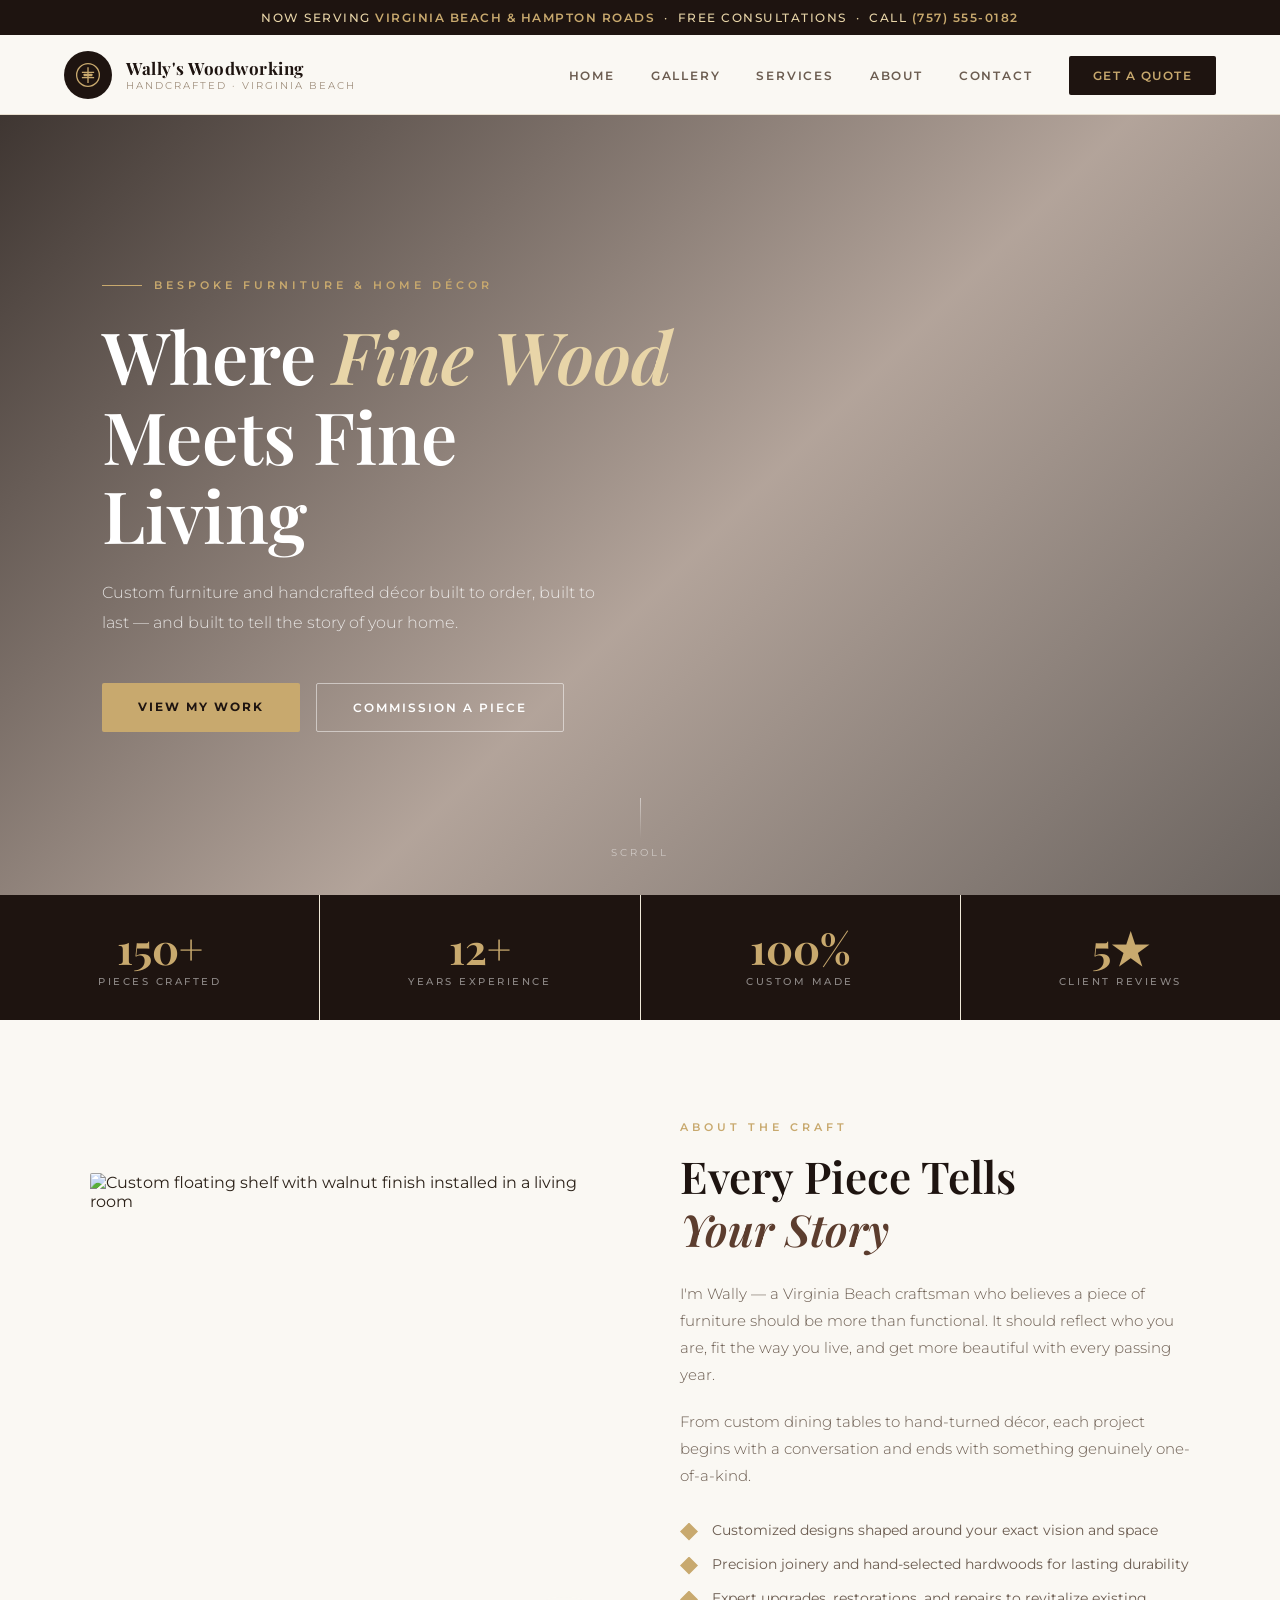
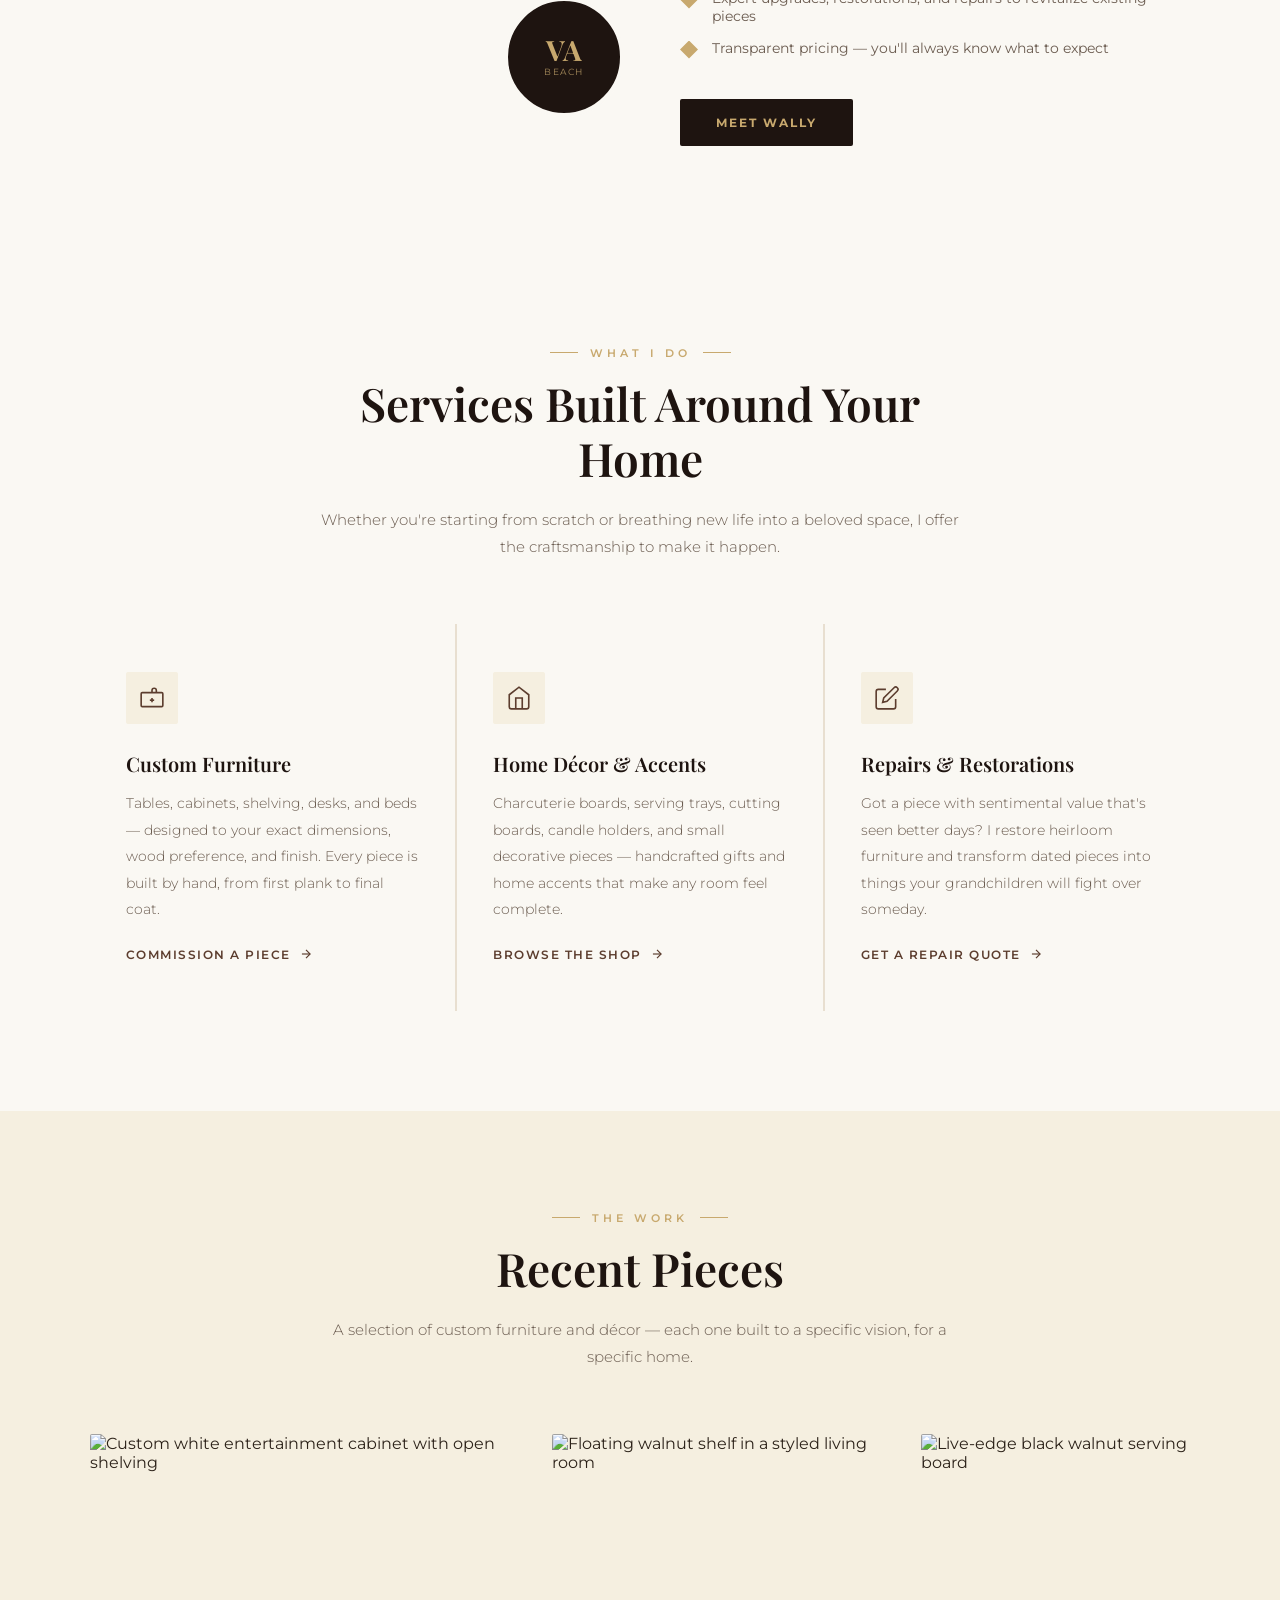
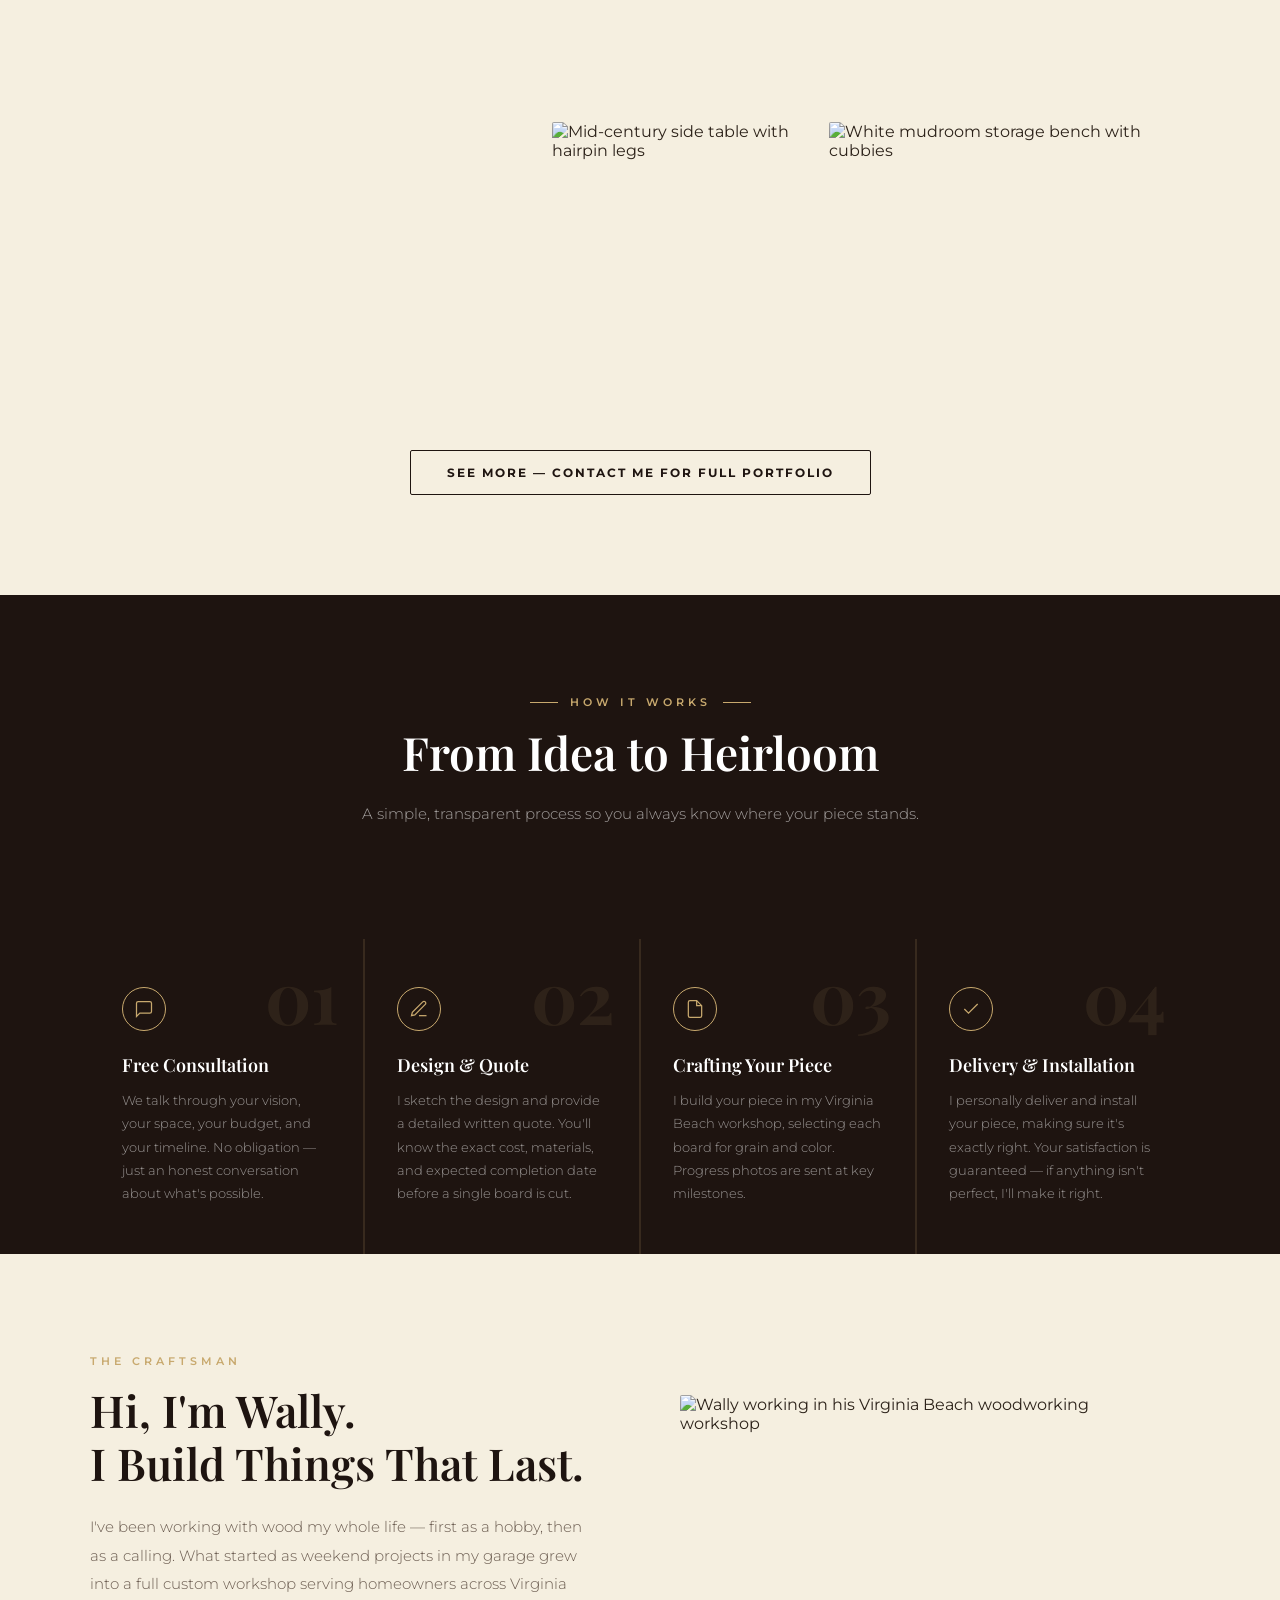
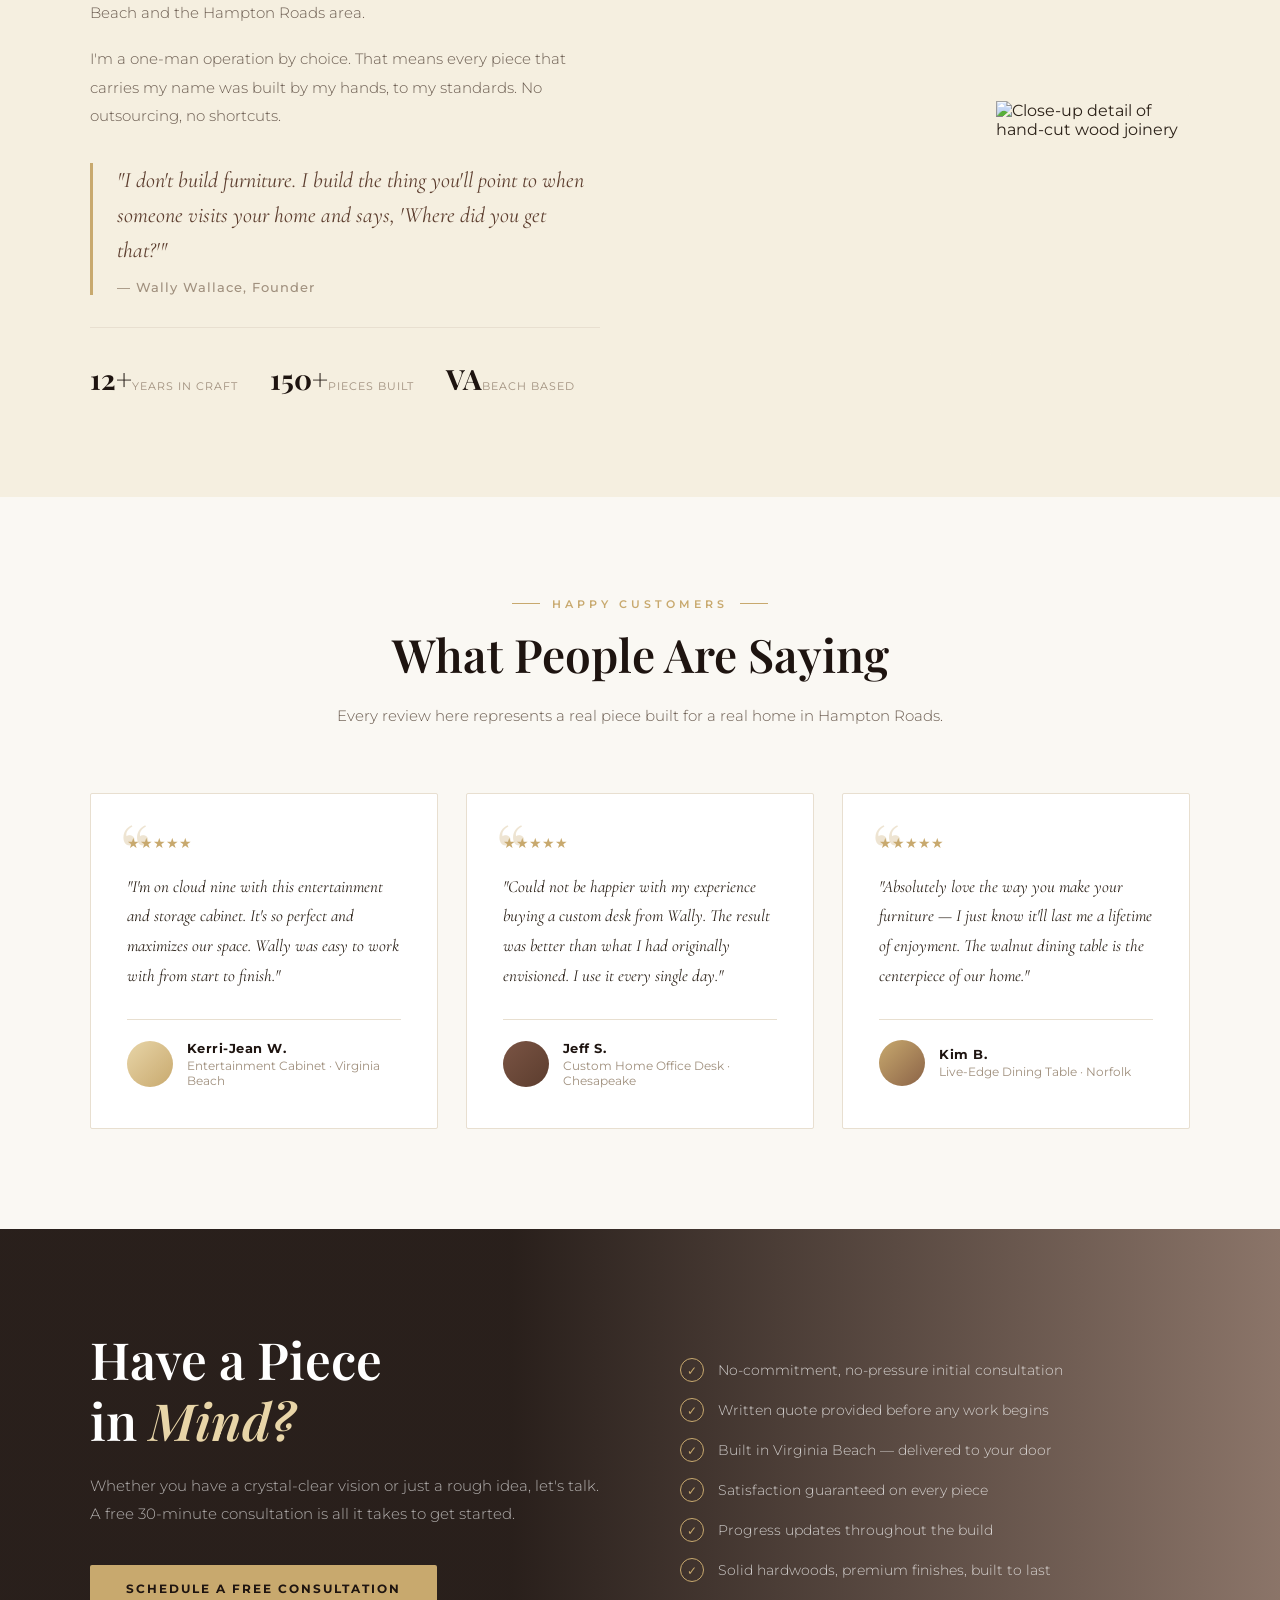
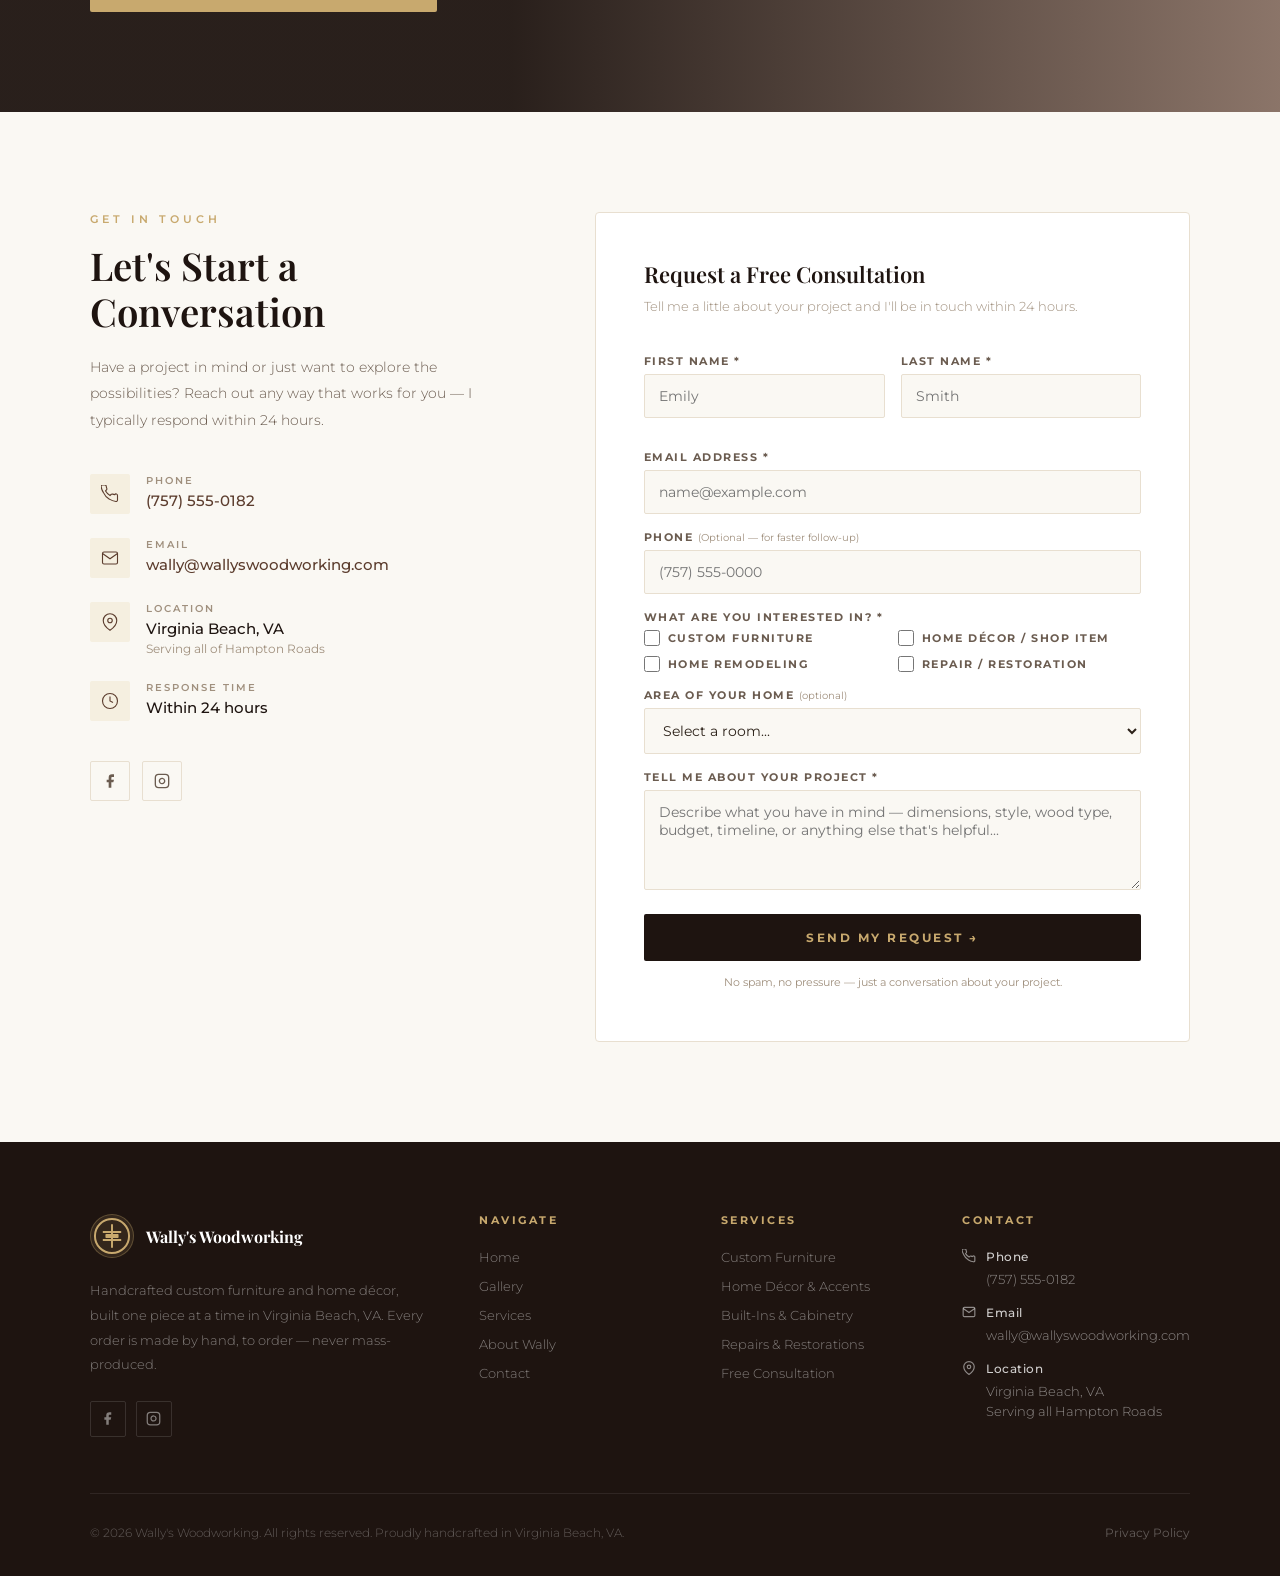
==== commit 7562fd60: "Update index.html to use shared CSS and page nav links - Replace inline <style> block with link to c" ====
--- a/index.html
+++ b/index.html
@@ -27,6 +27,9 @@
 <!-- Fonts -->
 <link rel="preconnect" href="https://fonts.googleapis.com">
 <link href="https://fonts.googleapis.com/css2?family=Playfair+Display:ital,wght@0,400;0,600;0,700;1,400;1,600&family=Montserrat:wght@300;400;500;600&family=Cormorant+Garamond:ital,wght@0,400;1,400;1,500&display=swap" rel="stylesheet">
+
+<!-- Shared Stylesheet -->
+<link rel="stylesheet" href="css/styles.css">
 
 <!-- Structured Data (Local Business) -->
 <script type="application/ld+json">
@@ -50,405 +53,6 @@
 }
 </script>
 
-<style>
-/* ===========================
-   DESIGN SYSTEM
-=========================== */
-:root {
-  --dark:        #1E1410;
-  --walnut:      #5C3D2E;
-  --walnut-light:#7A5444;
-  --gold:        #C8A96E;
-  --gold-light:  #E8D5A8;
-  --cream:       #F5EFE0;
-  --off-white:   #FAF8F3;
-  --text:        #2C2219;
-  --text-mid:    #6B5C50;
-  --text-light:  #A0907E;
-  --border:      #E8DFD0;
-  --section-gap: 100px;
-  --nav-h:       80px;
-}
-
-*, *::before, *::after { box-sizing: border-box; margin: 0; padding: 0; }
-html { scroll-behavior: smooth; }
-body { font-family: 'Montserrat', sans-serif; color: var(--text); background: var(--off-white); overflow-x: hidden; }
-h1, h2, h3, h4 { font-family: 'Playfair Display', serif; line-height: 1.2; }
-p { line-height: 1.8; }
-a { text-decoration: none; color: inherit; }
-img { display: block; width: 100%; object-fit: cover; }
-
-/* ===========================
-   ANNOUNCEMENT BAR
-=========================== */
-.announce-bar {
-  background: var(--dark);
-  color: var(--gold-light);
-  text-align: center;
-  padding: 10px 20px;
-  font-size: 12px;
-  letter-spacing: 1.5px;
-  font-weight: 500;
-  text-transform: uppercase;
-}
-.announce-bar a { color: var(--gold); font-weight: 600; transition: opacity 0.2s; }
-.announce-bar a:hover { opacity: 0.8; }
-
-/* ===========================
-   NAVIGATION
-=========================== */
-nav {
-  position: sticky;
-  top: 0;
-  z-index: 1000;
-  background: rgba(250,248,243,0.96);
-  backdrop-filter: blur(12px);
-  -webkit-backdrop-filter: blur(12px);
-  border-bottom: 1px solid var(--border);
-  height: var(--nav-h);
-  display: flex;
-  align-items: center;
-  padding: 0 5%;
-  justify-content: space-between;
-}
-
-.nav-logo { display: flex; align-items: center; gap: 14px; }
-
-.nav-logo-icon {
-  width: 48px; height: 48px;
-  background: var(--dark);
-  border-radius: 50%;
-  display: flex; align-items: center; justify-content: center;
-  flex-shrink: 0;
-}
-.nav-logo-icon svg { width: 28px; height: 28px; }
-.nav-logo-text .brand { font-family: 'Playfair Display', serif; font-size: 17px; font-weight: 700; color: var(--dark); letter-spacing: 0.5px; display: block; }
-.nav-logo-text .tagline { font-size: 10px; color: var(--text-light); letter-spacing: 2px; text-transform: uppercase; display: block; }
-
-.nav-links { display: flex; align-items: center; gap: 36px; list-style: none; }
-.nav-links a { font-size: 12px; font-weight: 600; letter-spacing: 1.8px; text-transform: uppercase; color: var(--text-mid); transition: color 0.2s; padding-bottom: 2px; border-bottom: 2px solid transparent; }
-.nav-links a:hover, .nav-links a.active { color: var(--dark); border-bottom-color: var(--gold); }
-.nav-cta { background: var(--dark); color: var(--gold) !important; border: none !important; padding: 12px 24px !important; letter-spacing: 1.5px !important; border-radius: 2px; transition: background 0.2s !important; }
-.nav-cta:hover { background: var(--walnut) !important; color: var(--gold-light) !important; border-bottom-color: transparent !important; }
-
-/* Hamburger (mobile) */
-.nav-toggle { display: none; flex-direction: column; gap: 5px; cursor: pointer; padding: 4px; background: none; border: none; }
-.nav-toggle span { display: block; width: 24px; height: 2px; background: var(--dark); transition: all 0.3s; }
-
-@media (max-width: 900px) {
-  .nav-toggle { display: flex; }
-  .nav-links { display: none; position: absolute; top: var(--nav-h); left: 0; right: 0; background: rgba(250,248,243,0.98); border-bottom: 1px solid var(--border); flex-direction: column; padding: 24px; gap: 20px; align-items: flex-start; }
-  .nav-links.open { display: flex; }
-  .nav-cta { align-self: stretch; text-align: center; }
-}
-
-/* ===========================
-   HERO
-=========================== */
-.hero {
-  position: relative;
-  height: calc(100vh - var(--nav-h) - 40px);
-  min-height: 600px;
-  overflow: hidden;
-  display: flex;
-  align-items: center;
-}
-
-.hero-bg {
-  position: absolute;
-  inset: 0;
-  background:
-    linear-gradient(135deg, rgba(30,20,16,0.85) 0%, rgba(92,61,46,0.45) 55%, rgba(30,20,16,0.65) 100%),
-    url('https://images.unsplash.com/photo-1586023492125-27b2c045efd7?w=1800&q=80') center/cover no-repeat;
-}
-
-.hero-content { position: relative; z-index: 2; padding: 0 8%; max-width: 780px; }
-.hero-eyebrow { font-size: 11px; letter-spacing: 4px; text-transform: uppercase; color: var(--gold); font-weight: 600; margin-bottom: 24px; display: flex; align-items: center; gap: 12px; }
-.hero-eyebrow::before { content: ''; display: block; width: 40px; height: 1px; background: var(--gold); }
-.hero h1 { font-size: clamp(38px, 6vw, 72px); color: #fff; font-weight: 600; margin-bottom: 24px; line-height: 1.1; }
-.hero h1 em { font-style: italic; color: var(--gold-light); }
-.hero-sub { font-size: 16px; color: rgba(255,255,255,0.78); font-weight: 300; margin-bottom: 44px; max-width: 500px; line-height: 1.9; }
-.hero-actions { display: flex; gap: 16px; flex-wrap: wrap; }
-
-.hero-scroll { position: absolute; bottom: 36px; left: 50%; transform: translateX(-50%); display: flex; flex-direction: column; align-items: center; gap: 8px; color: rgba(255,255,255,0.5); font-size: 10px; letter-spacing: 3px; text-transform: uppercase; z-index: 2; }
-.hero-scroll-line { width: 1px; height: 40px; background: linear-gradient(to bottom, rgba(255,255,255,0.5), transparent); animation: scrollPulse 2s ease-in-out infinite; }
-@keyframes scrollPulse { 0%, 100% { opacity: 0.4; } 50% { opacity: 1; } }
-
-/* ===========================
-   BUTTONS
-=========================== */
-.btn-primary { background: var(--gold); color: var(--dark); padding: 16px 36px; font-size: 12px; font-weight: 700; letter-spacing: 2px; text-transform: uppercase; border-radius: 2px; transition: all 0.25s; display: inline-block; }
-.btn-primary:hover { background: var(--gold-light); transform: translateY(-1px); }
-.btn-outline { border: 1px solid rgba(255,255,255,0.5); color: #fff; padding: 16px 36px; font-size: 12px; font-weight: 600; letter-spacing: 2px; text-transform: uppercase; border-radius: 2px; transition: all 0.25s; display: inline-block; }
-.btn-outline:hover { border-color: var(--gold); color: var(--gold); }
-.btn-dark { background: var(--dark); color: var(--gold); padding: 16px 36px; font-size: 12px; font-weight: 700; letter-spacing: 2px; text-transform: uppercase; border-radius: 2px; transition: all 0.25s; display: inline-block; }
-.btn-dark:hover { background: var(--walnut); transform: translateY(-1px); }
-.btn-outline-dark { border: 1.5px solid var(--dark); color: var(--dark); padding: 14px 36px; font-size: 12px; font-weight: 700; letter-spacing: 2px; text-transform: uppercase; border-radius: 2px; display: inline-block; transition: all 0.25s; }
-.btn-outline-dark:hover { background: var(--dark); color: var(--gold); }
-
-/* ===========================
-   STAT BAR
-=========================== */
-.stat-bar { background: var(--dark); display: grid; grid-template-columns: repeat(4, 1fr); gap: 1px; background-color: rgba(200,169,110,0.2); }
-.stat-item { background: var(--dark); text-align: center; padding: 32px 20px; }
-.stat-num { font-family: 'Playfair Display', serif; font-size: 42px; font-weight: 700; color: var(--gold); line-height: 1; margin-bottom: 6px; }
-.stat-label { font-size: 10px; letter-spacing: 2.5px; text-transform: uppercase; color: rgba(255,255,255,0.5); font-weight: 500; }
-
-@media (max-width: 600px) {
-  .stat-bar { grid-template-columns: repeat(2, 1fr); }
-}
-
-/* ===========================
-   SECTION STRUCTURE
-=========================== */
-.section { padding: var(--section-gap) 7%; }
-.section-light { background: var(--off-white); }
-.section-cream { background: var(--cream); }
-.section-dark { background: var(--dark); }
-
-.section-header { text-align: center; max-width: 640px; margin: 0 auto 64px; }
-.section-eyebrow { font-size: 11px; letter-spacing: 4px; text-transform: uppercase; color: var(--gold); font-weight: 600; margin-bottom: 16px; display: flex; align-items: center; justify-content: center; gap: 12px; }
-.section-eyebrow::before, .section-eyebrow::after { content: ''; display: block; width: 28px; height: 1px; background: var(--gold); }
-.section-header h2 { font-size: clamp(28px, 4vw, 46px); font-weight: 600; color: var(--dark); margin-bottom: 20px; }
-.section-dark .section-header h2 { color: #fff; }
-.section-header p { color: var(--text-mid); font-size: 15px; font-weight: 300; }
-.section-dark .section-header p { color: rgba(255,255,255,0.6); }
-
-/* ===========================
-   INTRO SPLIT
-=========================== */
-.intro-split { display: grid; grid-template-columns: 1fr 1fr; gap: 80px; align-items: center; padding: var(--section-gap) 7%; background: var(--off-white); }
-.intro-img-wrap { position: relative; }
-.intro-img-main { width: 100%; height: 520px; border-radius: 2px; overflow: hidden; }
-.intro-img-main img { height: 100%; }
-.intro-img-badge { position: absolute; bottom: -24px; right: -24px; background: var(--dark); color: var(--gold); width: 120px; height: 120px; border-radius: 50%; display: flex; flex-direction: column; align-items: center; justify-content: center; text-align: center; border: 4px solid var(--off-white); }
-.intro-img-badge .num { font-family: 'Playfair Display', serif; font-size: 28px; font-weight: 700; line-height: 1; }
-.intro-img-badge .lbl { font-size: 9px; letter-spacing: 1.5px; text-transform: uppercase; opacity: 0.8; margin-top: 2px; }
-.intro-text .eyebrow { font-size: 11px; letter-spacing: 4px; text-transform: uppercase; color: var(--gold); font-weight: 600; margin-bottom: 16px; }
-.intro-text h2 { font-size: clamp(26px, 3.5vw, 44px); color: var(--dark); margin-bottom: 24px; font-weight: 600; }
-.intro-text h2 em { font-style: italic; color: var(--walnut); }
-.intro-text p { color: var(--text-mid); font-size: 15px; font-weight: 300; margin-bottom: 20px; }
-.intro-features { list-style: none; margin: 32px 0 40px; display: flex; flex-direction: column; gap: 14px; }
-.intro-features li { display: flex; align-items: flex-start; gap: 14px; font-size: 14px; color: var(--text-mid); }
-.intro-features li::before { content: ''; display: block; width: 18px; height: 18px; min-width: 18px; background: var(--gold); clip-path: polygon(50% 0%, 100% 50%, 50% 100%, 0% 50%); margin-top: 2px; }
-
-@media (max-width: 900px) {
-  .intro-split { grid-template-columns: 1fr; gap: 60px; }
-  .intro-img-main { height: 360px; }
-  .intro-img-badge { bottom: -20px; right: 20px; }
-}
-
-/* ===========================
-   SERVICES
-=========================== */
-.services-grid { display: grid; grid-template-columns: repeat(3, 1fr); gap: 2px; background: var(--border); }
-.service-card { background: var(--off-white); padding: 48px 36px; position: relative; overflow: hidden; transition: background 0.3s; }
-.service-card::after { content: ''; position: absolute; bottom: 0; left: 0; right: 0; height: 3px; background: var(--gold); transform: scaleX(0); transition: transform 0.3s; transform-origin: left; }
-.service-card:hover::after { transform: scaleX(1); }
-.service-card:hover { background: #fff; }
-.service-icon { width: 52px; height: 52px; background: var(--cream); border-radius: 2px; display: flex; align-items: center; justify-content: center; margin-bottom: 28px; }
-.service-icon svg { width: 26px; height: 26px; stroke: var(--walnut); fill: none; stroke-width: 1.5; }
-.service-card h3 { font-size: 20px; font-weight: 600; color: var(--dark); margin-bottom: 14px; }
-.service-card p { font-size: 14px; color: var(--text-mid); font-weight: 300; line-height: 1.9; }
-.service-link { display: inline-flex; align-items: center; gap: 8px; font-size: 12px; font-weight: 600; letter-spacing: 1.5px; text-transform: uppercase; color: var(--walnut); margin-top: 24px; transition: gap 0.2s; }
-.service-link:hover { gap: 14px; }
-
-@media (max-width: 800px) {
-  .services-grid { grid-template-columns: 1fr; }
-}
-
-/* ===========================
-   GALLERY
-=========================== */
-.gallery-grid { display: grid; grid-template-columns: repeat(12, 1fr); grid-template-rows: 280px 280px; gap: 8px; }
-.gal-item { overflow: hidden; position: relative; border-radius: 2px; cursor: pointer; }
-.gal-item img { width: 100%; height: 100%; object-fit: cover; transition: transform 0.5s ease; }
-.gal-item:hover img { transform: scale(1.05); }
-.gal-item-overlay { position: absolute; inset: 0; background: linear-gradient(to top, rgba(30,20,16,0.8) 0%, transparent 50%); opacity: 0; transition: opacity 0.3s; display: flex; align-items: flex-end; padding: 24px; }
-.gal-item:hover .gal-item-overlay { opacity: 1; }
-.gal-item-label { color: #fff; font-size: 13px; font-weight: 600; }
-.gal-item-sub { color: var(--gold-light); font-size: 11px; margin-top: 2px; }
-.gal-1 { grid-column: span 5; grid-row: span 2; }
-.gal-2 { grid-column: span 4; }
-.gal-3 { grid-column: span 3; }
-.gal-4 { grid-column: span 3; }
-.gal-5 { grid-column: span 4; }
-.gallery-footer { text-align: center; margin-top: 48px; }
-
-@media (max-width: 800px) {
-  .gallery-grid { grid-template-columns: 1fr 1fr; grid-template-rows: auto; }
-  .gal-1, .gal-2, .gal-3, .gal-4, .gal-5 { grid-column: span 1; height: 200px; }
-  .gal-1 { grid-column: span 2; height: 260px; }
-}
-
-/* ===========================
-   PROCESS
-=========================== */
-.process-steps { display: grid; grid-template-columns: repeat(4, 1fr); gap: 2px; background: rgba(200,169,110,0.15); }
-.process-step { background: var(--dark); padding: 48px 32px; position: relative; }
-.step-num { font-family: 'Playfair Display', serif; font-size: 72px; font-weight: 700; color: rgba(200,169,110,0.1); line-height: 1; position: absolute; top: 20px; right: 24px; pointer-events: none; }
-.step-icon { width: 44px; height: 44px; border: 1px solid var(--gold); border-radius: 50%; display: flex; align-items: center; justify-content: center; margin-bottom: 24px; }
-.step-icon svg { width: 20px; height: 20px; stroke: var(--gold); fill: none; stroke-width: 1.5; }
-.process-step h3 { font-size: 18px; color: #fff; margin-bottom: 12px; font-weight: 600; }
-.process-step p { font-size: 13px; color: rgba(255,255,255,0.55); font-weight: 300; line-height: 1.8; }
-
-@media (max-width: 800px) {
-  .process-steps { grid-template-columns: 1fr 1fr; }
-}
-@media (max-width: 500px) {
-  .process-steps { grid-template-columns: 1fr; }
-}
-
-/* ===========================
-   ABOUT
-=========================== */
-.about-split { display: grid; grid-template-columns: 1fr 1fr; gap: 80px; align-items: center; padding: var(--section-gap) 7%; background: var(--cream); }
-.about-text .eyebrow { font-size: 11px; letter-spacing: 4px; text-transform: uppercase; color: var(--gold); font-weight: 600; margin-bottom: 16px; }
-.about-text h2 { font-size: clamp(26px, 3.5vw, 44px); color: var(--dark); margin-bottom: 24px; font-weight: 600; }
-.about-text p { color: var(--text-mid); font-size: 15px; font-weight: 300; margin-bottom: 18px; line-height: 1.9; }
-.about-quote { border-left: 3px solid var(--gold); padding-left: 24px; margin: 32px 0; }
-.about-quote blockquote { font-family: 'Cormorant Garamond', serif; font-size: 22px; font-style: italic; color: var(--walnut); line-height: 1.6; }
-.about-sig { font-size: 13px; color: var(--text-light); margin-top: 10px; font-weight: 500; letter-spacing: 1px; }
-.about-img-stack { position: relative; height: 560px; }
-.about-img-main { position: absolute; top: 0; left: 0; right: 60px; height: 440px; overflow: hidden; border-radius: 2px; }
-.about-img-main img { height: 100%; }
-.about-img-secondary { position: absolute; bottom: 0; right: 0; width: 200px; height: 260px; overflow: hidden; border-radius: 2px; border: 6px solid var(--cream); }
-.about-img-secondary img { height: 100%; }
-.about-credentials { display: flex; gap: 32px; margin-top: 32px; padding-top: 32px; border-top: 1px solid var(--border); }
-.credential .val { font-family: 'Playfair Display', serif; font-size: 28px; font-weight: 700; color: var(--dark); }
-.credential .lbl { font-size: 11px; color: var(--text-light); letter-spacing: 1px; text-transform: uppercase; }
-
-@media (max-width: 900px) {
-  .about-split { grid-template-columns: 1fr; gap: 60px; }
-  .about-img-stack { height: 320px; }
-  .about-img-main { right: 0; height: 320px; position: relative; }
-  .about-img-secondary { display: none; }
-}
-
-/* ===========================
-   TESTIMONIALS
-=========================== */
-.testimonials-grid { display: grid; grid-template-columns: repeat(3, 1fr); gap: 28px; }
-.testimonial-card { background: #fff; padding: 40px 36px; border-radius: 2px; border: 1px solid var(--border); position: relative; }
-.testimonial-card::before { content: '\201C'; font-family: 'Playfair Display', serif; font-size: 80px; color: var(--gold); line-height: 1; position: absolute; top: 16px; left: 28px; opacity: 0.3; }
-.stars { display: flex; gap: 4px; margin-bottom: 20px; }
-.stars span { color: var(--gold); font-size: 14px; }
-.testimonial-card blockquote { font-family: 'Cormorant Garamond', serif; font-size: 17px; font-style: italic; color: var(--text); line-height: 1.75; margin-bottom: 28px; }
-.testimonial-author { display: flex; align-items: center; gap: 14px; border-top: 1px solid var(--border); padding-top: 20px; }
-.author-avatar { width: 46px; height: 46px; border-radius: 50%; overflow: hidden; flex-shrink: 0; background: var(--cream); }
-.author-avatar img { height: 100%; }
-.author-info .name { font-size: 13px; font-weight: 700; color: var(--dark); letter-spacing: 0.5px; }
-.author-info .piece { font-size: 12px; color: var(--text-light); margin-top: 2px; }
-
-@media (max-width: 900px) {
-  .testimonials-grid { grid-template-columns: 1fr; max-width: 520px; margin: 0 auto; }
-}
-
-/* ===========================
-   COMMISSION BANNER
-=========================== */
-.commission-banner {
-  position: relative;
-  overflow: hidden;
-  background: linear-gradient(to right, rgba(30,20,16,0.95) 40%, rgba(92,61,46,0.7) 100%),
-    url('https://images.unsplash.com/photo-1558618666-fcd25c85cd64?w=1600&q=80') center/cover no-repeat;
-  padding: 100px 7%;
-  display: grid;
-  grid-template-columns: 1fr 1fr;
-  gap: 80px;
-  align-items: center;
-}
-.commission-text h2 { font-size: clamp(30px, 4vw, 52px); color: #fff; margin-bottom: 20px; font-weight: 600; }
-.commission-text h2 em { color: var(--gold-light); font-style: italic; }
-.commission-text p { color: rgba(255,255,255,0.65); font-size: 15px; font-weight: 300; line-height: 1.9; margin-bottom: 36px; }
-.commission-features { list-style: none; display: flex; flex-direction: column; gap: 16px; }
-.commission-features li { display: flex; align-items: center; gap: 14px; color: rgba(255,255,255,0.75); font-size: 14px; font-weight: 300; }
-.commission-features li .check { width: 24px; height: 24px; min-width: 24px; border: 1px solid var(--gold); border-radius: 50%; display: flex; align-items: center; justify-content: center; color: var(--gold); font-size: 12px; }
-
-@media (max-width: 800px) {
-  .commission-banner { grid-template-columns: 1fr; gap: 40px; padding: 72px 7%; }
-}
-
-/* ===========================
-   CONTACT
-=========================== */
-.contact-split { display: grid; grid-template-columns: 1fr 1.4fr; gap: 80px; align-items: start; padding: var(--section-gap) 7%; background: var(--off-white); }
-.contact-info .eyebrow { font-size: 11px; letter-spacing: 4px; text-transform: uppercase; color: var(--gold); font-weight: 600; margin-bottom: 16px; }
-.contact-info h2 { font-size: clamp(26px, 3vw, 40px); color: var(--dark); margin-bottom: 20px; font-weight: 600; }
-.contact-info > p { color: var(--text-mid); font-size: 14px; font-weight: 300; line-height: 1.9; margin-bottom: 40px; }
-.contact-details { display: flex; flex-direction: column; gap: 24px; }
-.contact-detail { display: flex; align-items: flex-start; gap: 16px; }
-.contact-detail-icon { width: 40px; height: 40px; min-width: 40px; background: var(--cream); border-radius: 2px; display: flex; align-items: center; justify-content: center; }
-.contact-detail-icon svg { width: 18px; height: 18px; stroke: var(--walnut); fill: none; stroke-width: 1.5; }
-.contact-detail-text .lbl { font-size: 10px; letter-spacing: 2px; text-transform: uppercase; color: var(--text-light); font-weight: 600; margin-bottom: 4px; }
-.contact-detail-text .val { font-size: 15px; font-weight: 500; color: var(--dark); }
-.contact-detail-text .val a { color: var(--walnut); transition: color 0.2s; }
-.contact-detail-text .val a:hover { color: var(--dark); }
-.contact-social { display: flex; gap: 12px; margin-top: 40px; }
-.social-btn { width: 40px; height: 40px; border: 1px solid var(--border); border-radius: 2px; display: flex; align-items: center; justify-content: center; transition: all 0.2s; color: var(--text-mid); }
-.social-btn:hover { background: var(--dark); border-color: var(--dark); color: var(--gold); }
-
-/* Form */
-.contact-form-wrap { background: #fff; border: 1px solid var(--border); border-radius: 4px; padding: 48px; }
-.contact-form-wrap h3 { font-size: 22px; color: var(--dark); margin-bottom: 8px; font-weight: 600; }
-.contact-form-wrap .form-sub { font-size: 13px; color: var(--text-light); font-weight: 300; margin-bottom: 36px; }
-.form-row { display: grid; grid-template-columns: 1fr 1fr; gap: 16px; margin-bottom: 16px; }
-.form-group { display: flex; flex-direction: column; gap: 6px; margin-bottom: 16px; }
-.form-group label { font-size: 11px; font-weight: 700; letter-spacing: 1.5px; text-transform: uppercase; color: var(--text-mid); }
-.form-group input, .form-group select, .form-group textarea { border: 1px solid var(--border); border-radius: 2px; padding: 12px 14px; font-size: 14px; font-family: 'Montserrat', sans-serif; color: var(--text); background: var(--off-white); transition: border-color 0.2s; outline: none; }
-.form-group input:focus, .form-group select:focus, .form-group textarea:focus { border-color: var(--walnut); background: #fff; }
-.form-group textarea { resize: vertical; min-height: 100px; }
-.service-checks { display: grid; grid-template-columns: 1fr 1fr; gap: 10px; }
-.service-check { display: flex; align-items: center; gap: 8px; font-size: 13px; color: var(--text-mid); cursor: pointer; }
-.service-check input[type="checkbox"] { width: 16px; height: 16px; accent-color: var(--walnut); cursor: pointer; }
-.form-note { font-size: 11px; color: var(--text-light); margin-top: 12px; text-align: center; }
-.btn-submit { width: 100%; background: var(--dark); color: var(--gold); padding: 16px; font-size: 12px; font-weight: 700; letter-spacing: 2.5px; text-transform: uppercase; border-radius: 2px; border: none; cursor: pointer; font-family: 'Montserrat', sans-serif; transition: background 0.25s; margin-top: 8px; }
-.btn-submit:hover { background: var(--walnut); }
-
-/* Success message */
-.form-success { display: none; text-align: center; padding: 40px 20px; }
-.form-success h3 { font-family: 'Playfair Display', serif; font-size: 28px; color: var(--dark); margin-bottom: 12px; }
-.form-success p { color: var(--text-mid); font-size: 14px; font-weight: 300; line-height: 1.8; }
-
-@media (max-width: 900px) {
-  .contact-split { grid-template-columns: 1fr; gap: 60px; }
-  .contact-form-wrap { padding: 32px 24px; }
-  .form-row { grid-template-columns: 1fr; }
-}
-
-/* ===========================
-   FOOTER
-=========================== */
-footer { background: var(--dark); padding: 72px 7% 32px; }
-.footer-main { display: grid; grid-template-columns: 1.8fr 1fr 1fr 1.2fr; gap: 56px; padding-bottom: 56px; border-bottom: 1px solid rgba(255,255,255,0.08); }
-.footer-brand .logo-wrap { display: flex; align-items: center; gap: 12px; margin-bottom: 20px; }
-.footer-brand .logo-icon { width: 44px; height: 44px; background: rgba(200,169,110,0.12); border-radius: 50%; display: flex; align-items: center; justify-content: center; border: 1px solid rgba(200,169,110,0.3); }
-.footer-brand .brand-name { font-family: 'Playfair Display', serif; font-size: 16px; font-weight: 700; color: #fff; }
-.footer-brand p { font-size: 13px; color: rgba(255,255,255,0.45); font-weight: 300; line-height: 1.9; margin-bottom: 24px; }
-.footer-social { display: flex; gap: 10px; }
-.footer-social a { width: 36px; height: 36px; border: 1px solid rgba(255,255,255,0.12); border-radius: 2px; display: flex; align-items: center; justify-content: center; color: rgba(255,255,255,0.45); transition: all 0.2s; }
-.footer-social a:hover { border-color: var(--gold); color: var(--gold); }
-.footer-col h4 { font-family: 'Montserrat', sans-serif; font-size: 11px; font-weight: 700; letter-spacing: 2.5px; text-transform: uppercase; color: var(--gold); margin-bottom: 20px; }
-.footer-col ul { list-style: none; display: flex; flex-direction: column; gap: 10px; }
-.footer-col ul li a { font-size: 13px; color: rgba(255,255,255,0.45); font-weight: 300; transition: color 0.2s; }
-.footer-col ul li a:hover { color: #fff; }
-.footer-contact p { display: flex; align-items: flex-start; gap: 10px; font-size: 13px; color: rgba(255,255,255,0.5); font-weight: 300; margin-bottom: 14px; line-height: 1.6; }
-.footer-contact p strong { color: rgba(255,255,255,0.8); font-weight: 500; font-size: 12px; letter-spacing: 0.5px; display: block; margin-bottom: 2px; }
-.footer-contact a { color: rgba(255,255,255,0.5); transition: color 0.2s; }
-.footer-contact a:hover { color: var(--gold); }
-.footer-bottom { padding-top: 28px; display: flex; justify-content: space-between; align-items: center; flex-wrap: wrap; gap: 12px; }
-.footer-bottom p { font-size: 12px; color: rgba(255,255,255,0.3); font-weight: 300; }
-.footer-bottom-links { display: flex; gap: 24px; }
-.footer-bottom-links a { font-size: 12px; color: rgba(255,255,255,0.3); transition: color 0.2s; }
-.footer-bottom-links a:hover { color: rgba(255,255,255,0.7); }
-
-@media (max-width: 900px) {
-  .footer-main { grid-template-columns: 1fr 1fr; gap: 40px; }
-}
-@media (max-width: 500px) {
-  .footer-main { grid-template-columns: 1fr; }
-}
-</style>
 </head>
 <body>
 
@@ -478,18 +82,18 @@
   </button>
 
   <ul class="nav-links" id="nav-links">
-    <li><a href="#" class="active">Home</a></li>
-    <li><a href="#gallery">Gallery</a></li>
-    <li><a href="#services">Services</a></li>
-    <li><a href="#about">About</a></li>
-    <li><a href="#contact">Contact</a></li>
-    <li><a href="#contact" class="nav-cta">Get a Quote</a></li>
+    <li><a href="index.html" class="active">Home</a></li>
+    <li><a href="gallery.html">Gallery</a></li>
+    <li><a href="services.html">Services</a></li>
+    <li><a href="about.html">About</a></li>
+    <li><a href="contact.html">Contact</a></li>
+    <li><a href="contact.html" class="nav-cta">Get a Quote</a></li>
   </ul>
 </nav>
 
 <!-- HERO -->
 <section class="hero" aria-label="Welcome to Wally's Woodworking">
-  <div class="hero-bg" role="img" aria-label="Close-up of handcrafted wood furniture"></div>
+  <div class="hero-bg hero-bg-fallback" role="img" aria-label="Close-up of handcrafted wood furniture"></div>
   <div class="hero-content">
     <div class="hero-eyebrow">Bespoke Furniture &amp; Home Décor</div>
     <h1>Where <em>Fine Wood</em><br>Meets Fine Living</h1>
@@ -824,21 +428,21 @@
     <div class="footer-col">
       <h4>Navigate</h4>
       <ul>
-        <li><a href="/">Home</a></li>
-        <li><a href="#gallery">Gallery</a></li>
-        <li><a href="#services">Services</a></li>
-        <li><a href="#about">About Wally</a></li>
-        <li><a href="#contact">Contact</a></li>
+        <li><a href="index.html">Home</a></li>
+        <li><a href="gallery.html">Gallery</a></li>
+        <li><a href="services.html">Services</a></li>
+        <li><a href="about.html">About Wally</a></li>
+        <li><a href="contact.html">Contact</a></li>
       </ul>
     </div>
     <div class="footer-col">
       <h4>Services</h4>
       <ul>
-        <li><a href="#services">Custom Furniture</a></li>
-        <li><a href="#services">Home Décor &amp; Accents</a></li>
-        <li><a href="#services">Built-Ins &amp; Cabinetry</a></li>
-        <li><a href="#services">Repairs &amp; Restorations</a></li>
-        <li><a href="#contact">Free Consultation</a></li>
+        <li><a href="services.html#custom-furniture">Custom Furniture</a></li>
+        <li><a href="services.html#home-decor">Home Décor &amp; Accents</a></li>
+        <li><a href="services.html#custom-furniture">Built-Ins &amp; Cabinetry</a></li>
+        <li><a href="services.html#repairs">Repairs &amp; Restorations</a></li>
+        <li><a href="contact.html">Free Consultation</a></li>
       </ul>
     </div>
     <div class="footer-col footer-contact">
--- a/css/styles.css
+++ b/css/styles.css
@@ -0,0 +1,485 @@
+/* ===========================
+   DESIGN SYSTEM
+=========================== */
+:root {
+  --dark:        #1E1410;
+  --walnut:      #5C3D2E;
+  --walnut-light:#7A5444;
+  --gold:        #C8A96E;
+  --gold-light:  #E8D5A8;
+  --cream:       #F5EFE0;
+  --off-white:   #FAF8F3;
+  --text:        #2C2219;
+  --text-mid:    #6B5C50;
+  --text-light:  #A0907E;
+  --border:      #E8DFD0;
+  --section-gap: 100px;
+  --nav-h:       80px;
+}
+
+*, *::before, *::after { box-sizing: border-box; margin: 0; padding: 0; }
+html { scroll-behavior: smooth; }
+body { font-family: 'Montserrat', sans-serif; color: var(--text); background: var(--off-white); overflow-x: hidden; }
+h1, h2, h3, h4 { font-family: 'Playfair Display', serif; line-height: 1.2; }
+p { line-height: 1.8; }
+a { text-decoration: none; color: inherit; }
+img { display: block; width: 100%; object-fit: cover; }
+
+/* ===========================
+   ANNOUNCEMENT BAR
+=========================== */
+.announce-bar {
+  background: var(--dark);
+  color: var(--gold-light);
+  text-align: center;
+  padding: 10px 20px;
+  font-size: 12px;
+  letter-spacing: 1.5px;
+  font-weight: 500;
+  text-transform: uppercase;
+}
+.announce-bar a { color: var(--gold); font-weight: 600; transition: opacity 0.2s; }
+.announce-bar a:hover { opacity: 0.8; }
+
+/* ===========================
+   NAVIGATION
+=========================== */
+nav {
+  position: sticky;
+  top: 0;
+  z-index: 1000;
+  background: rgba(250,248,243,0.96);
+  backdrop-filter: blur(12px);
+  -webkit-backdrop-filter: blur(12px);
+  border-bottom: 1px solid var(--border);
+  height: var(--nav-h);
+  display: flex;
+  align-items: center;
+  padding: 0 5%;
+  justify-content: space-between;
+}
+
+.nav-logo { display: flex; align-items: center; gap: 14px; }
+
+.nav-logo-icon {
+  width: 48px; height: 48px;
+  background: var(--dark);
+  border-radius: 50%;
+  display: flex; align-items: center; justify-content: center;
+  flex-shrink: 0;
+}
+.nav-logo-icon svg { width: 28px; height: 28px; }
+.nav-logo-text .brand { font-family: 'Playfair Display', serif; font-size: 17px; font-weight: 700; color: var(--dark); letter-spacing: 0.5px; display: block; }
+.nav-logo-text .tagline { font-size: 10px; color: var(--text-light); letter-spacing: 2px; text-transform: uppercase; display: block; }
+
+.nav-links { display: flex; align-items: center; gap: 36px; list-style: none; }
+.nav-links a { font-size: 12px; font-weight: 600; letter-spacing: 1.8px; text-transform: uppercase; color: var(--text-mid); transition: color 0.2s; padding-bottom: 2px; border-bottom: 2px solid transparent; }
+.nav-links a:hover, .nav-links a.active { color: var(--dark); border-bottom-color: var(--gold); }
+.nav-cta { background: var(--dark); color: var(--gold) !important; border: none !important; padding: 12px 24px !important; letter-spacing: 1.5px !important; border-radius: 2px; transition: background 0.2s !important; }
+.nav-cta:hover { background: var(--walnut) !important; color: var(--gold-light) !important; border-bottom-color: transparent !important; }
+
+/* Hamburger (mobile) */
+.nav-toggle { display: none; flex-direction: column; gap: 5px; cursor: pointer; padding: 4px; background: none; border: none; }
+.nav-toggle span { display: block; width: 24px; height: 2px; background: var(--dark); transition: all 0.3s; }
+
+@media (max-width: 900px) {
+  .nav-toggle { display: flex; }
+  .nav-links { display: none; position: absolute; top: var(--nav-h); left: 0; right: 0; background: rgba(250,248,243,0.98); border-bottom: 1px solid var(--border); flex-direction: column; padding: 24px; gap: 20px; align-items: flex-start; }
+  .nav-links.open { display: flex; }
+  .nav-cta { align-self: stretch; text-align: center; }
+}
+
+/* ===========================
+   HERO (homepage)
+=========================== */
+.hero {
+  position: relative;
+  height: calc(100vh - var(--nav-h) - 40px);
+  min-height: 600px;
+  overflow: hidden;
+  display: flex;
+  align-items: center;
+}
+
+.hero-bg {
+  position: absolute;
+  inset: 0;
+  background:
+    linear-gradient(135deg, rgba(30,20,16,0.85) 0%, rgba(92,61,46,0.45) 55%, rgba(30,20,16,0.65) 100%),
+    url('../images/hero/hero-bg.jpg') center/cover no-repeat;
+}
+
+/* Fallback to Unsplash if local image not yet added */
+.hero-bg-fallback {
+  background:
+    linear-gradient(135deg, rgba(30,20,16,0.85) 0%, rgba(92,61,46,0.45) 55%, rgba(30,20,16,0.65) 100%),
+    url('https://images.unsplash.com/photo-1586023492125-27b2c045efd7?w=1800&q=80') center/cover no-repeat;
+}
+
+.hero-content { position: relative; z-index: 2; padding: 0 8%; max-width: 780px; }
+.hero-eyebrow { font-size: 11px; letter-spacing: 4px; text-transform: uppercase; color: var(--gold); font-weight: 600; margin-bottom: 24px; display: flex; align-items: center; gap: 12px; }
+.hero-eyebrow::before { content: ''; display: block; width: 40px; height: 1px; background: var(--gold); }
+.hero h1 { font-size: clamp(38px, 6vw, 72px); color: #fff; font-weight: 600; margin-bottom: 24px; line-height: 1.1; }
+.hero h1 em { font-style: italic; color: var(--gold-light); }
+.hero-sub { font-size: 16px; color: rgba(255,255,255,0.78); font-weight: 300; margin-bottom: 44px; max-width: 500px; line-height: 1.9; }
+.hero-actions { display: flex; gap: 16px; flex-wrap: wrap; }
+
+.hero-scroll { position: absolute; bottom: 36px; left: 50%; transform: translateX(-50%); display: flex; flex-direction: column; align-items: center; gap: 8px; color: rgba(255,255,255,0.5); font-size: 10px; letter-spacing: 3px; text-transform: uppercase; z-index: 2; }
+.hero-scroll-line { width: 1px; height: 40px; background: linear-gradient(to bottom, rgba(255,255,255,0.5), transparent); animation: scrollPulse 2s ease-in-out infinite; }
+@keyframes scrollPulse { 0%, 100% { opacity: 0.4; } 50% { opacity: 1; } }
+
+/* ===========================
+   PAGE HERO (subpages)
+=========================== */
+.page-hero {
+  background: var(--dark);
+  padding: 80px 7% 72px;
+  position: relative;
+  overflow: hidden;
+}
+.page-hero::after {
+  content: '';
+  position: absolute;
+  right: -60px;
+  top: -60px;
+  width: 400px;
+  height: 400px;
+  border-radius: 50%;
+  border: 1px solid rgba(200,169,110,0.08);
+  pointer-events: none;
+}
+.page-hero-eyebrow { font-size: 11px; letter-spacing: 4px; text-transform: uppercase; color: var(--gold); font-weight: 600; margin-bottom: 20px; display: flex; align-items: center; gap: 12px; }
+.page-hero-eyebrow::before { content: ''; display: block; width: 40px; height: 1px; background: var(--gold); }
+.page-hero h1 { font-size: clamp(32px, 5vw, 60px); color: #fff; font-weight: 600; margin-bottom: 20px; line-height: 1.1; }
+.page-hero h1 em { font-style: italic; color: var(--gold-light); }
+.page-hero p { font-size: 16px; color: rgba(255,255,255,0.65); font-weight: 300; max-width: 580px; line-height: 1.9; }
+
+/* ===========================
+   BUTTONS
+=========================== */
+.btn-primary { background: var(--gold); color: var(--dark); padding: 16px 36px; font-size: 12px; font-weight: 700; letter-spacing: 2px; text-transform: uppercase; border-radius: 2px; transition: all 0.25s; display: inline-block; }
+.btn-primary:hover { background: var(--gold-light); transform: translateY(-1px); }
+.btn-outline { border: 1px solid rgba(255,255,255,0.5); color: #fff; padding: 16px 36px; font-size: 12px; font-weight: 600; letter-spacing: 2px; text-transform: uppercase; border-radius: 2px; transition: all 0.25s; display: inline-block; }
+.btn-outline:hover { border-color: var(--gold); color: var(--gold); }
+.btn-dark { background: var(--dark); color: var(--gold); padding: 16px 36px; font-size: 12px; font-weight: 700; letter-spacing: 2px; text-transform: uppercase; border-radius: 2px; transition: all 0.25s; display: inline-block; }
+.btn-dark:hover { background: var(--walnut); transform: translateY(-1px); }
+.btn-outline-dark { border: 1.5px solid var(--dark); color: var(--dark); padding: 14px 36px; font-size: 12px; font-weight: 700; letter-spacing: 2px; text-transform: uppercase; border-radius: 2px; display: inline-block; transition: all 0.25s; }
+.btn-outline-dark:hover { background: var(--dark); color: var(--gold); }
+
+/* ===========================
+   STAT BAR
+=========================== */
+.stat-bar { background: var(--dark); display: grid; grid-template-columns: repeat(4, 1fr); gap: 1px; background-color: rgba(200,169,110,0.2); }
+.stat-item { background: var(--dark); text-align: center; padding: 32px 20px; }
+.stat-num { font-family: 'Playfair Display', serif; font-size: 42px; font-weight: 700; color: var(--gold); line-height: 1; margin-bottom: 6px; }
+.stat-label { font-size: 10px; letter-spacing: 2.5px; text-transform: uppercase; color: rgba(255,255,255,0.5); font-weight: 500; }
+
+@media (max-width: 600px) {
+  .stat-bar { grid-template-columns: repeat(2, 1fr); }
+}
+
+/* ===========================
+   SECTION STRUCTURE
+=========================== */
+.section { padding: var(--section-gap) 7%; }
+.section-light { background: var(--off-white); }
+.section-cream { background: var(--cream); }
+.section-dark { background: var(--dark); }
+
+.section-header { text-align: center; max-width: 640px; margin: 0 auto 64px; }
+.section-eyebrow { font-size: 11px; letter-spacing: 4px; text-transform: uppercase; color: var(--gold); font-weight: 600; margin-bottom: 16px; display: flex; align-items: center; justify-content: center; gap: 12px; }
+.section-eyebrow::before, .section-eyebrow::after { content: ''; display: block; width: 28px; height: 1px; background: var(--gold); }
+.section-header h2 { font-size: clamp(28px, 4vw, 46px); font-weight: 600; color: var(--dark); margin-bottom: 20px; }
+.section-dark .section-header h2 { color: #fff; }
+.section-header p { color: var(--text-mid); font-size: 15px; font-weight: 300; }
+.section-dark .section-header p { color: rgba(255,255,255,0.6); }
+
+/* ===========================
+   INTRO SPLIT
+=========================== */
+.intro-split { display: grid; grid-template-columns: 1fr 1fr; gap: 80px; align-items: center; padding: var(--section-gap) 7%; background: var(--off-white); }
+.intro-img-wrap { position: relative; }
+.intro-img-main { width: 100%; height: 520px; border-radius: 2px; overflow: hidden; }
+.intro-img-main img { height: 100%; }
+.intro-img-badge { position: absolute; bottom: -24px; right: -24px; background: var(--dark); color: var(--gold); width: 120px; height: 120px; border-radius: 50%; display: flex; flex-direction: column; align-items: center; justify-content: center; text-align: center; border: 4px solid var(--off-white); }
+.intro-img-badge .num { font-family: 'Playfair Display', serif; font-size: 28px; font-weight: 700; line-height: 1; }
+.intro-img-badge .lbl { font-size: 9px; letter-spacing: 1.5px; text-transform: uppercase; opacity: 0.8; margin-top: 2px; }
+.intro-text .eyebrow { font-size: 11px; letter-spacing: 4px; text-transform: uppercase; color: var(--gold); font-weight: 600; margin-bottom: 16px; }
+.intro-text h2 { font-size: clamp(26px, 3.5vw, 44px); color: var(--dark); margin-bottom: 24px; font-weight: 600; }
+.intro-text h2 em { font-style: italic; color: var(--walnut); }
+.intro-text p { color: var(--text-mid); font-size: 15px; font-weight: 300; margin-bottom: 20px; }
+.intro-features { list-style: none; margin: 32px 0 40px; display: flex; flex-direction: column; gap: 14px; }
+.intro-features li { display: flex; align-items: flex-start; gap: 14px; font-size: 14px; color: var(--text-mid); }
+.intro-features li::before { content: ''; display: block; width: 18px; height: 18px; min-width: 18px; background: var(--gold); clip-path: polygon(50% 0%, 100% 50%, 50% 100%, 0% 50%); margin-top: 2px; }
+
+@media (max-width: 900px) {
+  .intro-split { grid-template-columns: 1fr; gap: 60px; }
+  .intro-img-main { height: 360px; }
+  .intro-img-badge { bottom: -20px; right: 20px; }
+}
+
+/* ===========================
+   SERVICES
+=========================== */
+.services-grid { display: grid; grid-template-columns: repeat(3, 1fr); gap: 2px; background: var(--border); }
+.service-card { background: var(--off-white); padding: 48px 36px; position: relative; overflow: hidden; transition: background 0.3s; }
+.service-card::after { content: ''; position: absolute; bottom: 0; left: 0; right: 0; height: 3px; background: var(--gold); transform: scaleX(0); transition: transform 0.3s; transform-origin: left; }
+.service-card:hover::after { transform: scaleX(1); }
+.service-card:hover { background: #fff; }
+.service-icon { width: 52px; height: 52px; background: var(--cream); border-radius: 2px; display: flex; align-items: center; justify-content: center; margin-bottom: 28px; }
+.service-icon svg { width: 26px; height: 26px; stroke: var(--walnut); fill: none; stroke-width: 1.5; }
+.service-card h3 { font-size: 20px; font-weight: 600; color: var(--dark); margin-bottom: 14px; }
+.service-card p { font-size: 14px; color: var(--text-mid); font-weight: 300; line-height: 1.9; }
+.service-link { display: inline-flex; align-items: center; gap: 8px; font-size: 12px; font-weight: 600; letter-spacing: 1.5px; text-transform: uppercase; color: var(--walnut); margin-top: 24px; transition: gap 0.2s; }
+.service-link:hover { gap: 14px; }
+
+@media (max-width: 800px) {
+  .services-grid { grid-template-columns: 1fr; }
+}
+
+/* Services page — expanded detail cards */
+.service-detail { display: grid; grid-template-columns: 1fr 1.2fr; gap: 72px; align-items: start; padding: var(--section-gap) 7%; }
+.service-detail:nth-child(even) { background: var(--cream); }
+.service-detail-text .eyebrow { font-size: 11px; letter-spacing: 4px; text-transform: uppercase; color: var(--gold); font-weight: 600; margin-bottom: 16px; }
+.service-detail-text h2 { font-size: clamp(26px, 3vw, 40px); color: var(--dark); margin-bottom: 20px; font-weight: 600; }
+.service-detail-text p { color: var(--text-mid); font-size: 15px; font-weight: 300; margin-bottom: 16px; line-height: 1.9; }
+.service-includes { list-style: none; margin: 28px 0 36px; display: flex; flex-direction: column; gap: 12px; }
+.service-includes li { display: flex; align-items: flex-start; gap: 12px; font-size: 14px; color: var(--text-mid); }
+.service-includes li::before { content: ''; display: block; width: 16px; height: 16px; min-width: 16px; background: var(--gold); clip-path: polygon(50% 0%, 100% 50%, 50% 100%, 0% 50%); margin-top: 3px; }
+.service-price-note { font-size: 13px; color: var(--text-light); font-style: italic; margin-top: 8px; }
+.service-detail-img { border-radius: 2px; overflow: hidden; height: 480px; }
+.service-detail-img img { height: 100%; width: 100%; }
+
+@media (max-width: 900px) {
+  .service-detail { grid-template-columns: 1fr; gap: 40px; }
+  .service-detail-img { height: 300px; }
+  .service-detail:nth-child(even) .service-detail-img { order: -1; }
+}
+
+/* ===========================
+   GALLERY
+=========================== */
+.gallery-grid { display: grid; grid-template-columns: repeat(12, 1fr); grid-template-rows: 280px 280px; gap: 8px; }
+.gal-item { overflow: hidden; position: relative; border-radius: 2px; cursor: pointer; }
+.gal-item img { width: 100%; height: 100%; object-fit: cover; transition: transform 0.5s ease; }
+.gal-item:hover img { transform: scale(1.05); }
+.gal-item-overlay { position: absolute; inset: 0; background: linear-gradient(to top, rgba(30,20,16,0.8) 0%, transparent 50%); opacity: 0; transition: opacity 0.3s; display: flex; align-items: flex-end; padding: 24px; }
+.gal-item:hover .gal-item-overlay { opacity: 1; }
+.gal-item-label { color: #fff; font-size: 13px; font-weight: 600; }
+.gal-item-sub { color: var(--gold-light); font-size: 11px; margin-top: 2px; }
+.gal-1 { grid-column: span 5; grid-row: span 2; }
+.gal-2 { grid-column: span 4; }
+.gal-3 { grid-column: span 3; }
+.gal-4 { grid-column: span 3; }
+.gal-5 { grid-column: span 4; }
+.gallery-footer { text-align: center; margin-top: 48px; }
+
+@media (max-width: 800px) {
+  .gallery-grid { grid-template-columns: 1fr 1fr; grid-template-rows: auto; }
+  .gal-1, .gal-2, .gal-3, .gal-4, .gal-5 { grid-column: span 1; height: 200px; }
+  .gal-1 { grid-column: span 2; height: 260px; }
+}
+
+/* Gallery page — full grid with filters */
+.gallery-filters { display: flex; gap: 8px; flex-wrap: wrap; margin-bottom: 48px; justify-content: center; }
+.filter-btn { font-size: 12px; font-weight: 600; letter-spacing: 1.5px; text-transform: uppercase; padding: 10px 24px; border: 1.5px solid var(--border); border-radius: 2px; background: none; cursor: pointer; color: var(--text-mid); font-family: 'Montserrat', sans-serif; transition: all 0.2s; }
+.filter-btn:hover, .filter-btn.active { background: var(--dark); border-color: var(--dark); color: var(--gold); }
+
+.gallery-full-grid { display: grid; grid-template-columns: repeat(3, 1fr); gap: 12px; }
+.gallery-full-grid .gal-item { height: 320px; border-radius: 2px; }
+.gallery-full-grid .gal-item.hidden { display: none; }
+
+@media (max-width: 900px) {
+  .gallery-full-grid { grid-template-columns: repeat(2, 1fr); }
+  .gallery-full-grid .gal-item { height: 260px; }
+}
+@media (max-width: 500px) {
+  .gallery-full-grid { grid-template-columns: 1fr; }
+  .gallery-full-grid .gal-item { height: 240px; }
+}
+
+/* ===========================
+   PROCESS
+=========================== */
+.process-steps { display: grid; grid-template-columns: repeat(4, 1fr); gap: 2px; background: rgba(200,169,110,0.15); }
+.process-step { background: var(--dark); padding: 48px 32px; position: relative; }
+.step-num { font-family: 'Playfair Display', serif; font-size: 72px; font-weight: 700; color: rgba(200,169,110,0.1); line-height: 1; position: absolute; top: 20px; right: 24px; pointer-events: none; }
+.step-icon { width: 44px; height: 44px; border: 1px solid var(--gold); border-radius: 50%; display: flex; align-items: center; justify-content: center; margin-bottom: 24px; }
+.step-icon svg { width: 20px; height: 20px; stroke: var(--gold); fill: none; stroke-width: 1.5; }
+.process-step h3 { font-size: 18px; color: #fff; margin-bottom: 12px; font-weight: 600; }
+.process-step p { font-size: 13px; color: rgba(255,255,255,0.55); font-weight: 300; line-height: 1.8; }
+
+@media (max-width: 800px) {
+  .process-steps { grid-template-columns: 1fr 1fr; }
+}
+@media (max-width: 500px) {
+  .process-steps { grid-template-columns: 1fr; }
+}
+
+/* ===========================
+   ABOUT
+=========================== */
+.about-split { display: grid; grid-template-columns: 1fr 1fr; gap: 80px; align-items: center; padding: var(--section-gap) 7%; background: var(--cream); }
+.about-text .eyebrow { font-size: 11px; letter-spacing: 4px; text-transform: uppercase; color: var(--gold); font-weight: 600; margin-bottom: 16px; }
+.about-text h2 { font-size: clamp(26px, 3.5vw, 44px); color: var(--dark); margin-bottom: 24px; font-weight: 600; }
+.about-text p { color: var(--text-mid); font-size: 15px; font-weight: 300; margin-bottom: 18px; line-height: 1.9; }
+.about-quote { border-left: 3px solid var(--gold); padding-left: 24px; margin: 32px 0; }
+.about-quote blockquote { font-family: 'Cormorant Garamond', serif; font-size: 22px; font-style: italic; color: var(--walnut); line-height: 1.6; }
+.about-sig { font-size: 13px; color: var(--text-light); margin-top: 10px; font-weight: 500; letter-spacing: 1px; }
+.about-img-stack { position: relative; height: 560px; }
+.about-img-main { position: absolute; top: 0; left: 0; right: 60px; height: 440px; overflow: hidden; border-radius: 2px; }
+.about-img-main img { height: 100%; }
+.about-img-secondary { position: absolute; bottom: 0; right: 0; width: 200px; height: 260px; overflow: hidden; border-radius: 2px; border: 6px solid var(--cream); }
+.about-img-secondary img { height: 100%; }
+.about-credentials { display: flex; gap: 32px; margin-top: 32px; padding-top: 32px; border-top: 1px solid var(--border); }
+.credential .val { font-family: 'Playfair Display', serif; font-size: 28px; font-weight: 700; color: var(--dark); }
+.credential .lbl { font-size: 11px; color: var(--text-light); letter-spacing: 1px; text-transform: uppercase; }
+
+@media (max-width: 900px) {
+  .about-split { grid-template-columns: 1fr; gap: 60px; }
+  .about-img-stack { height: 320px; }
+  .about-img-main { right: 0; height: 320px; position: relative; }
+  .about-img-secondary { display: none; }
+}
+
+/* About page — shop photos grid */
+.shop-photos { display: grid; grid-template-columns: repeat(3, 1fr); gap: 12px; }
+.shop-photo { border-radius: 2px; overflow: hidden; height: 280px; }
+.shop-photo img { height: 100%; width: 100%; }
+.shop-photo.tall { height: 380px; }
+
+@media (max-width: 800px) {
+  .shop-photos { grid-template-columns: 1fr 1fr; }
+  .shop-photo, .shop-photo.tall { height: 220px; }
+}
+@media (max-width: 500px) {
+  .shop-photos { grid-template-columns: 1fr; }
+}
+
+/* ===========================
+   TESTIMONIALS
+=========================== */
+.testimonials-grid { display: grid; grid-template-columns: repeat(3, 1fr); gap: 28px; }
+.testimonial-card { background: #fff; padding: 40px 36px; border-radius: 2px; border: 1px solid var(--border); position: relative; }
+.testimonial-card::before { content: '\201C'; font-family: 'Playfair Display', serif; font-size: 80px; color: var(--gold); line-height: 1; position: absolute; top: 16px; left: 28px; opacity: 0.3; }
+.stars { display: flex; gap: 4px; margin-bottom: 20px; }
+.stars span { color: var(--gold); font-size: 14px; }
+.testimonial-card blockquote { font-family: 'Cormorant Garamond', serif; font-size: 17px; font-style: italic; color: var(--text); line-height: 1.75; margin-bottom: 28px; }
+.testimonial-author { display: flex; align-items: center; gap: 14px; border-top: 1px solid var(--border); padding-top: 20px; }
+.author-avatar { width: 46px; height: 46px; border-radius: 50%; overflow: hidden; flex-shrink: 0; background: var(--cream); }
+.author-avatar img { height: 100%; }
+.author-info .name { font-size: 13px; font-weight: 700; color: var(--dark); letter-spacing: 0.5px; }
+.author-info .piece { font-size: 12px; color: var(--text-light); margin-top: 2px; }
+
+@media (max-width: 900px) {
+  .testimonials-grid { grid-template-columns: 1fr; max-width: 520px; margin: 0 auto; }
+}
+
+/* ===========================
+   COMMISSION BANNER
+=========================== */
+.commission-banner {
+  position: relative;
+  overflow: hidden;
+  background: linear-gradient(to right, rgba(30,20,16,0.95) 40%, rgba(92,61,46,0.7) 100%),
+    url('https://images.unsplash.com/photo-1558618666-fcd25c85cd64?w=1600&q=80') center/cover no-repeat;
+  padding: 100px 7%;
+  display: grid;
+  grid-template-columns: 1fr 1fr;
+  gap: 80px;
+  align-items: center;
+}
+.commission-text h2 { font-size: clamp(30px, 4vw, 52px); color: #fff; margin-bottom: 20px; font-weight: 600; }
+.commission-text h2 em { color: var(--gold-light); font-style: italic; }
+.commission-text p { color: rgba(255,255,255,0.65); font-size: 15px; font-weight: 300; line-height: 1.9; margin-bottom: 36px; }
+.commission-features { list-style: none; display: flex; flex-direction: column; gap: 16px; }
+.commission-features li { display: flex; align-items: center; gap: 14px; color: rgba(255,255,255,0.75); font-size: 14px; font-weight: 300; }
+.commission-features li .check { width: 24px; height: 24px; min-width: 24px; border: 1px solid var(--gold); border-radius: 50%; display: flex; align-items: center; justify-content: center; color: var(--gold); font-size: 12px; }
+
+@media (max-width: 800px) {
+  .commission-banner { grid-template-columns: 1fr; gap: 40px; padding: 72px 7%; }
+}
+
+/* ===========================
+   CONTACT
+=========================== */
+.contact-split { display: grid; grid-template-columns: 1fr 1.4fr; gap: 80px; align-items: start; padding: var(--section-gap) 7%; background: var(--off-white); }
+.contact-info .eyebrow { font-size: 11px; letter-spacing: 4px; text-transform: uppercase; color: var(--gold); font-weight: 600; margin-bottom: 16px; }
+.contact-info h2 { font-size: clamp(26px, 3vw, 40px); color: var(--dark); margin-bottom: 20px; font-weight: 600; }
+.contact-info > p { color: var(--text-mid); font-size: 14px; font-weight: 300; line-height: 1.9; margin-bottom: 40px; }
+.contact-details { display: flex; flex-direction: column; gap: 24px; }
+.contact-detail { display: flex; align-items: flex-start; gap: 16px; }
+.contact-detail-icon { width: 40px; height: 40px; min-width: 40px; background: var(--cream); border-radius: 2px; display: flex; align-items: center; justify-content: center; }
+.contact-detail-icon svg { width: 18px; height: 18px; stroke: var(--walnut); fill: none; stroke-width: 1.5; }
+.contact-detail-text .lbl { font-size: 10px; letter-spacing: 2px; text-transform: uppercase; color: var(--text-light); font-weight: 600; margin-bottom: 4px; }
+.contact-detail-text .val { font-size: 15px; font-weight: 500; color: var(--dark); }
+.contact-detail-text .val a { color: var(--walnut); transition: color 0.2s; }
+.contact-detail-text .val a:hover { color: var(--dark); }
+.contact-social { display: flex; gap: 12px; margin-top: 40px; }
+.social-btn { width: 40px; height: 40px; border: 1px solid var(--border); border-radius: 2px; display: flex; align-items: center; justify-content: center; transition: all 0.2s; color: var(--text-mid); }
+.social-btn:hover { background: var(--dark); border-color: var(--dark); color: var(--gold); }
+
+/* Form */
+.contact-form-wrap { background: #fff; border: 1px solid var(--border); border-radius: 4px; padding: 48px; }
+.contact-form-wrap h3 { font-size: 22px; color: var(--dark); margin-bottom: 8px; font-weight: 600; }
+.contact-form-wrap .form-sub { font-size: 13px; color: var(--text-light); font-weight: 300; margin-bottom: 36px; }
+.form-row { display: grid; grid-template-columns: 1fr 1fr; gap: 16px; margin-bottom: 16px; }
+.form-group { display: flex; flex-direction: column; gap: 6px; margin-bottom: 16px; }
+.form-group label { font-size: 11px; font-weight: 700; letter-spacing: 1.5px; text-transform: uppercase; color: var(--text-mid); }
+.form-group input, .form-group select, .form-group textarea { border: 1px solid var(--border); border-radius: 2px; padding: 12px 14px; font-size: 14px; font-family: 'Montserrat', sans-serif; color: var(--text); background: var(--off-white); transition: border-color 0.2s; outline: none; }
+.form-group input:focus, .form-group select:focus, .form-group textarea:focus { border-color: var(--walnut); background: #fff; }
+.form-group textarea { resize: vertical; min-height: 100px; }
+.service-checks { display: grid; grid-template-columns: 1fr 1fr; gap: 10px; }
+.service-check { display: flex; align-items: center; gap: 8px; font-size: 13px; color: var(--text-mid); cursor: pointer; }
+.service-check input[type="checkbox"] { width: 16px; height: 16px; accent-color: var(--walnut); cursor: pointer; }
+.form-note { font-size: 11px; color: var(--text-light); margin-top: 12px; text-align: center; }
+.btn-submit { width: 100%; background: var(--dark); color: var(--gold); padding: 16px; font-size: 12px; font-weight: 700; letter-spacing: 2.5px; text-transform: uppercase; border-radius: 2px; border: none; cursor: pointer; font-family: 'Montserrat', sans-serif; transition: background 0.25s; margin-top: 8px; }
+.btn-submit:hover { background: var(--walnut); }
+
+/* Success message */
+.form-success { display: none; text-align: center; padding: 40px 20px; }
+.form-success h3 { font-family: 'Playfair Display', serif; font-size: 28px; color: var(--dark); margin-bottom: 12px; }
+.form-success p { color: var(--text-mid); font-size: 14px; font-weight: 300; line-height: 1.8; }
+
+/* Map embed placeholder */
+.map-wrap { margin-top: 40px; border-radius: 2px; overflow: hidden; border: 1px solid var(--border); }
+.map-wrap iframe { display: block; width: 100%; height: 280px; border: none; }
+
+@media (max-width: 900px) {
+  .contact-split { grid-template-columns: 1fr; gap: 60px; }
+  .contact-form-wrap { padding: 32px 24px; }
+  .form-row { grid-template-columns: 1fr; }
+}
+
+/* ===========================
+   FOOTER
+=========================== */
+footer { background: var(--dark); padding: 72px 7% 32px; }
+.footer-main { display: grid; grid-template-columns: 1.8fr 1fr 1fr 1.2fr; gap: 56px; padding-bottom: 56px; border-bottom: 1px solid rgba(255,255,255,0.08); }
+.footer-brand .logo-wrap { display: flex; align-items: center; gap: 12px; margin-bottom: 20px; }
+.footer-brand .logo-icon { width: 44px; height: 44px; background: rgba(200,169,110,0.12); border-radius: 50%; display: flex; align-items: center; justify-content: center; border: 1px solid rgba(200,169,110,0.3); }
+.footer-brand .brand-name { font-family: 'Playfair Display', serif; font-size: 16px; font-weight: 700; color: #fff; }
+.footer-brand p { font-size: 13px; color: rgba(255,255,255,0.45); font-weight: 300; line-height: 1.9; margin-bottom: 24px; }
+.footer-social { display: flex; gap: 10px; }
+.footer-social a { width: 36px; height: 36px; border: 1px solid rgba(255,255,255,0.12); border-radius: 2px; display: flex; align-items: center; justify-content: center; color: rgba(255,255,255,0.45); transition: all 0.2s; }
+.footer-social a:hover { border-color: var(--gold); color: var(--gold); }
+.footer-col h4 { font-family: 'Montserrat', sans-serif; font-size: 11px; font-weight: 700; letter-spacing: 2.5px; text-transform: uppercase; color: var(--gold); margin-bottom: 20px; }
+.footer-col ul { list-style: none; display: flex; flex-direction: column; gap: 10px; }
+.footer-col ul li a { font-size: 13px; color: rgba(255,255,255,0.45); font-weight: 300; transition: color 0.2s; }
+.footer-col ul li a:hover { color: #fff; }
+.footer-contact p { display: flex; align-items: flex-start; gap: 10px; font-size: 13px; color: rgba(255,255,255,0.5); font-weight: 300; margin-bottom: 14px; line-height: 1.6; }
+.footer-contact p strong { color: rgba(255,255,255,0.8); font-weight: 500; font-size: 12px; letter-spacing: 0.5px; display: block; margin-bottom: 2px; }
+.footer-contact a { color: rgba(255,255,255,0.5); transition: color 0.2s; }
+.footer-contact a:hover { color: var(--gold); }
+.footer-bottom { padding-top: 28px; display: flex; justify-content: space-between; align-items: center; flex-wrap: wrap; gap: 12px; }
+.footer-bottom p { font-size: 12px; color: rgba(255,255,255,0.3); font-weight: 300; }
+.footer-bottom-links { display: flex; gap: 24px; }
+.footer-bottom-links a { font-size: 12px; color: rgba(255,255,255,0.3); transition: color 0.2s; }
+.footer-bottom-links a:hover { color: rgba(255,255,255,0.7); }
+
+@media (max-width: 900px) {
+  .footer-main { grid-template-columns: 1fr 1fr; gap: 40px; }
+}
+@media (max-width: 500px) {
+  .footer-main { grid-template-columns: 1fr; }
+}
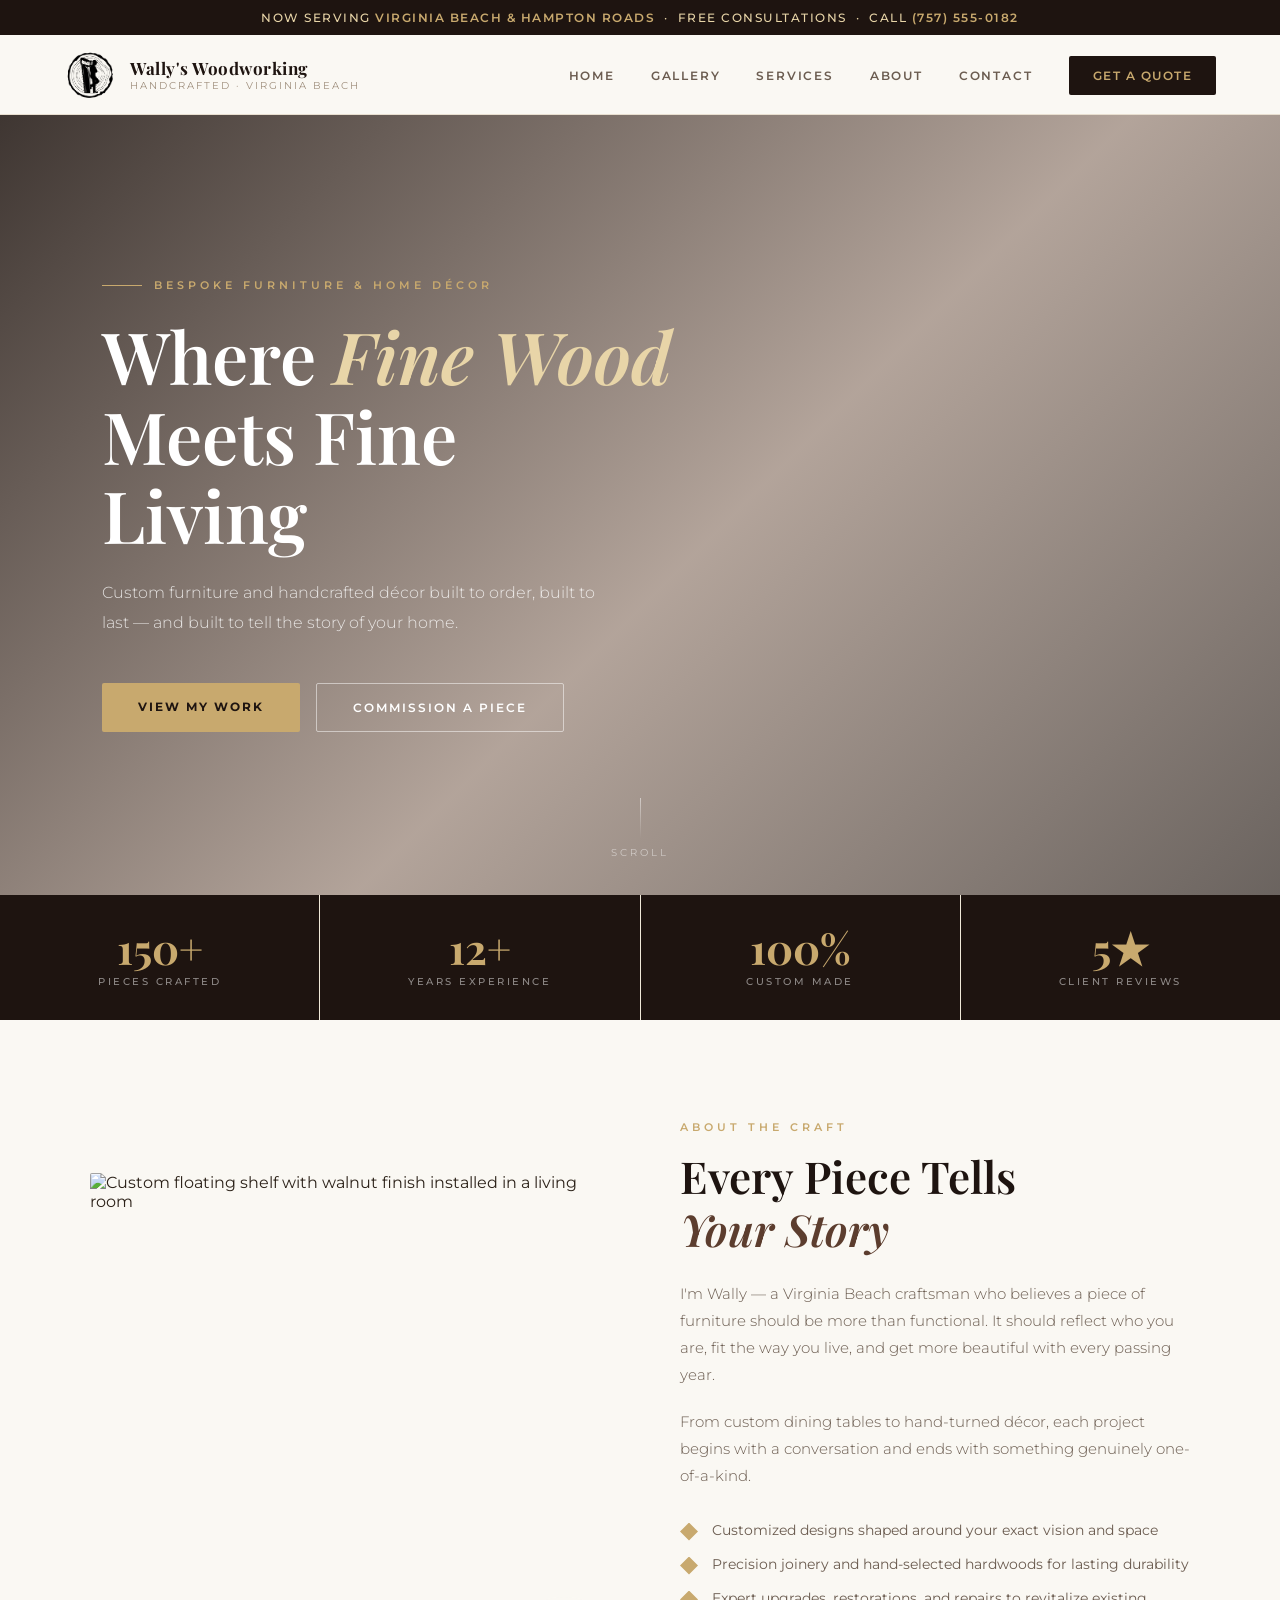
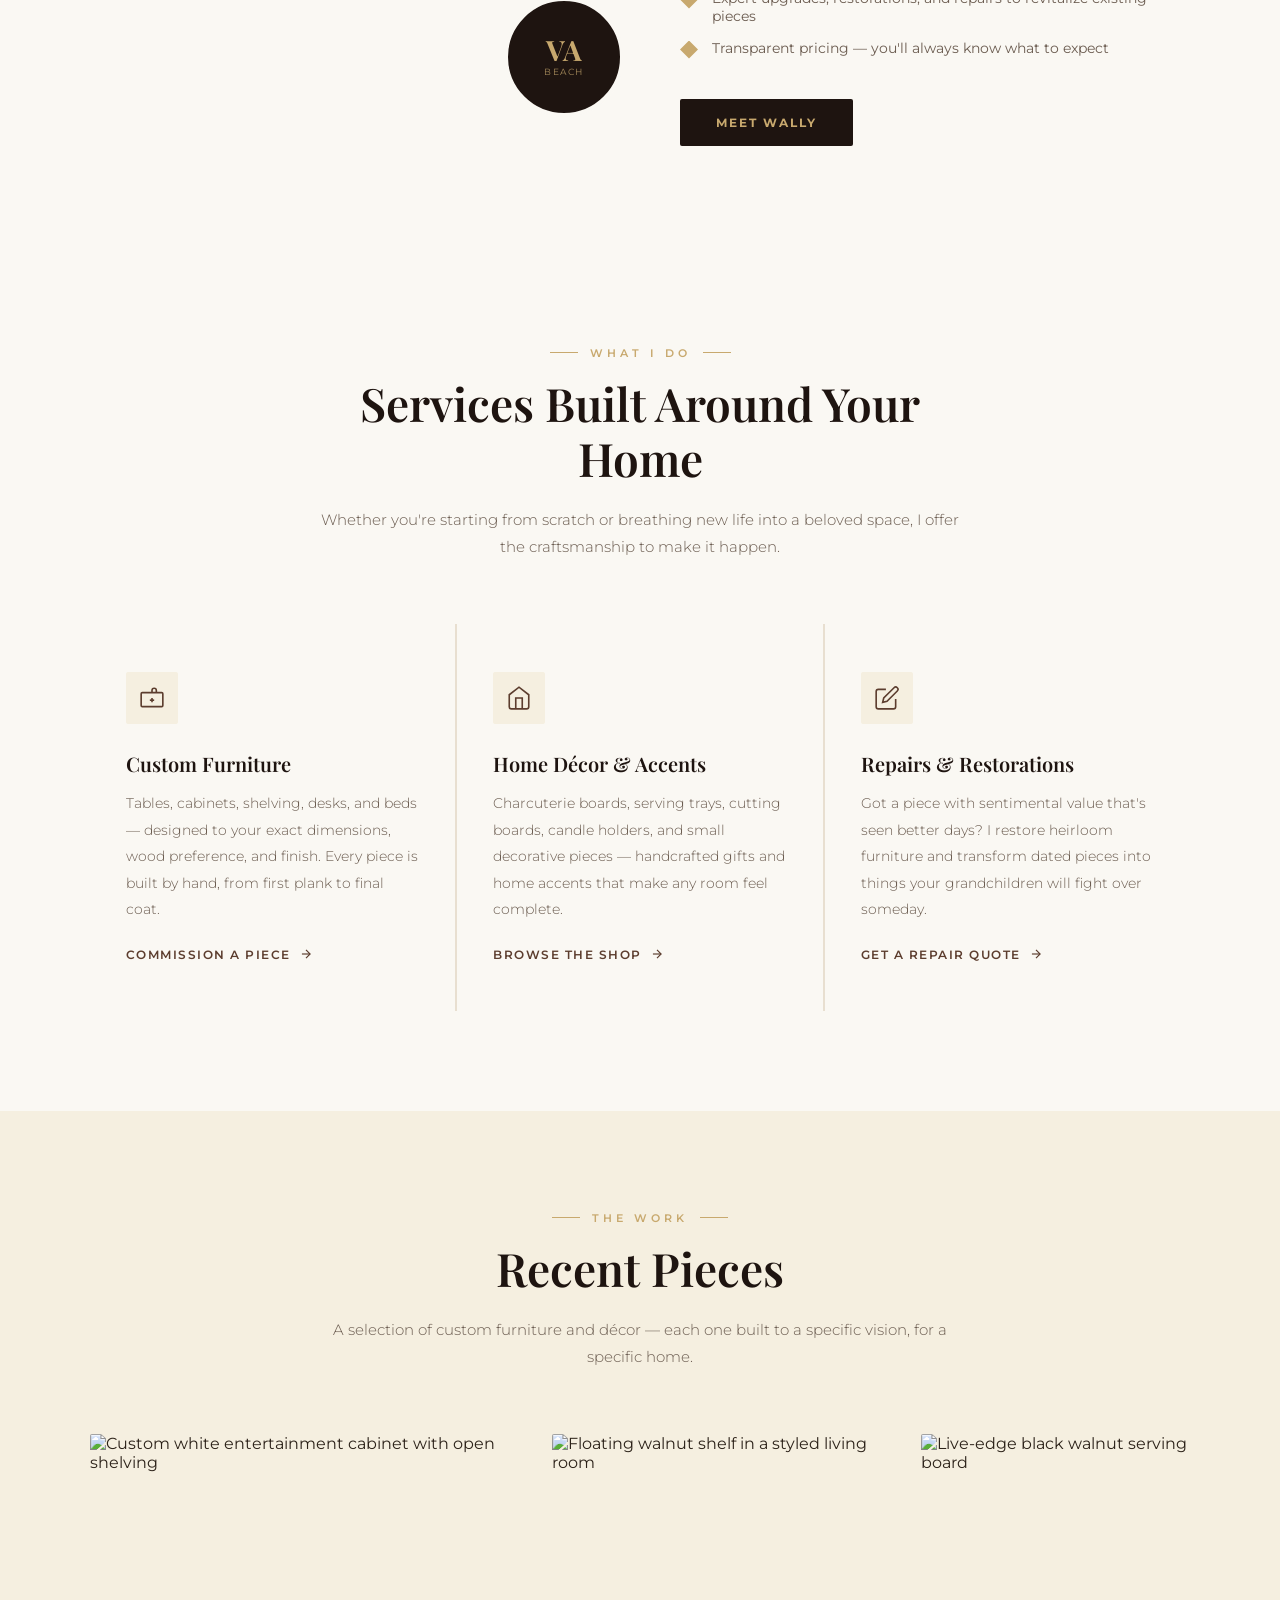
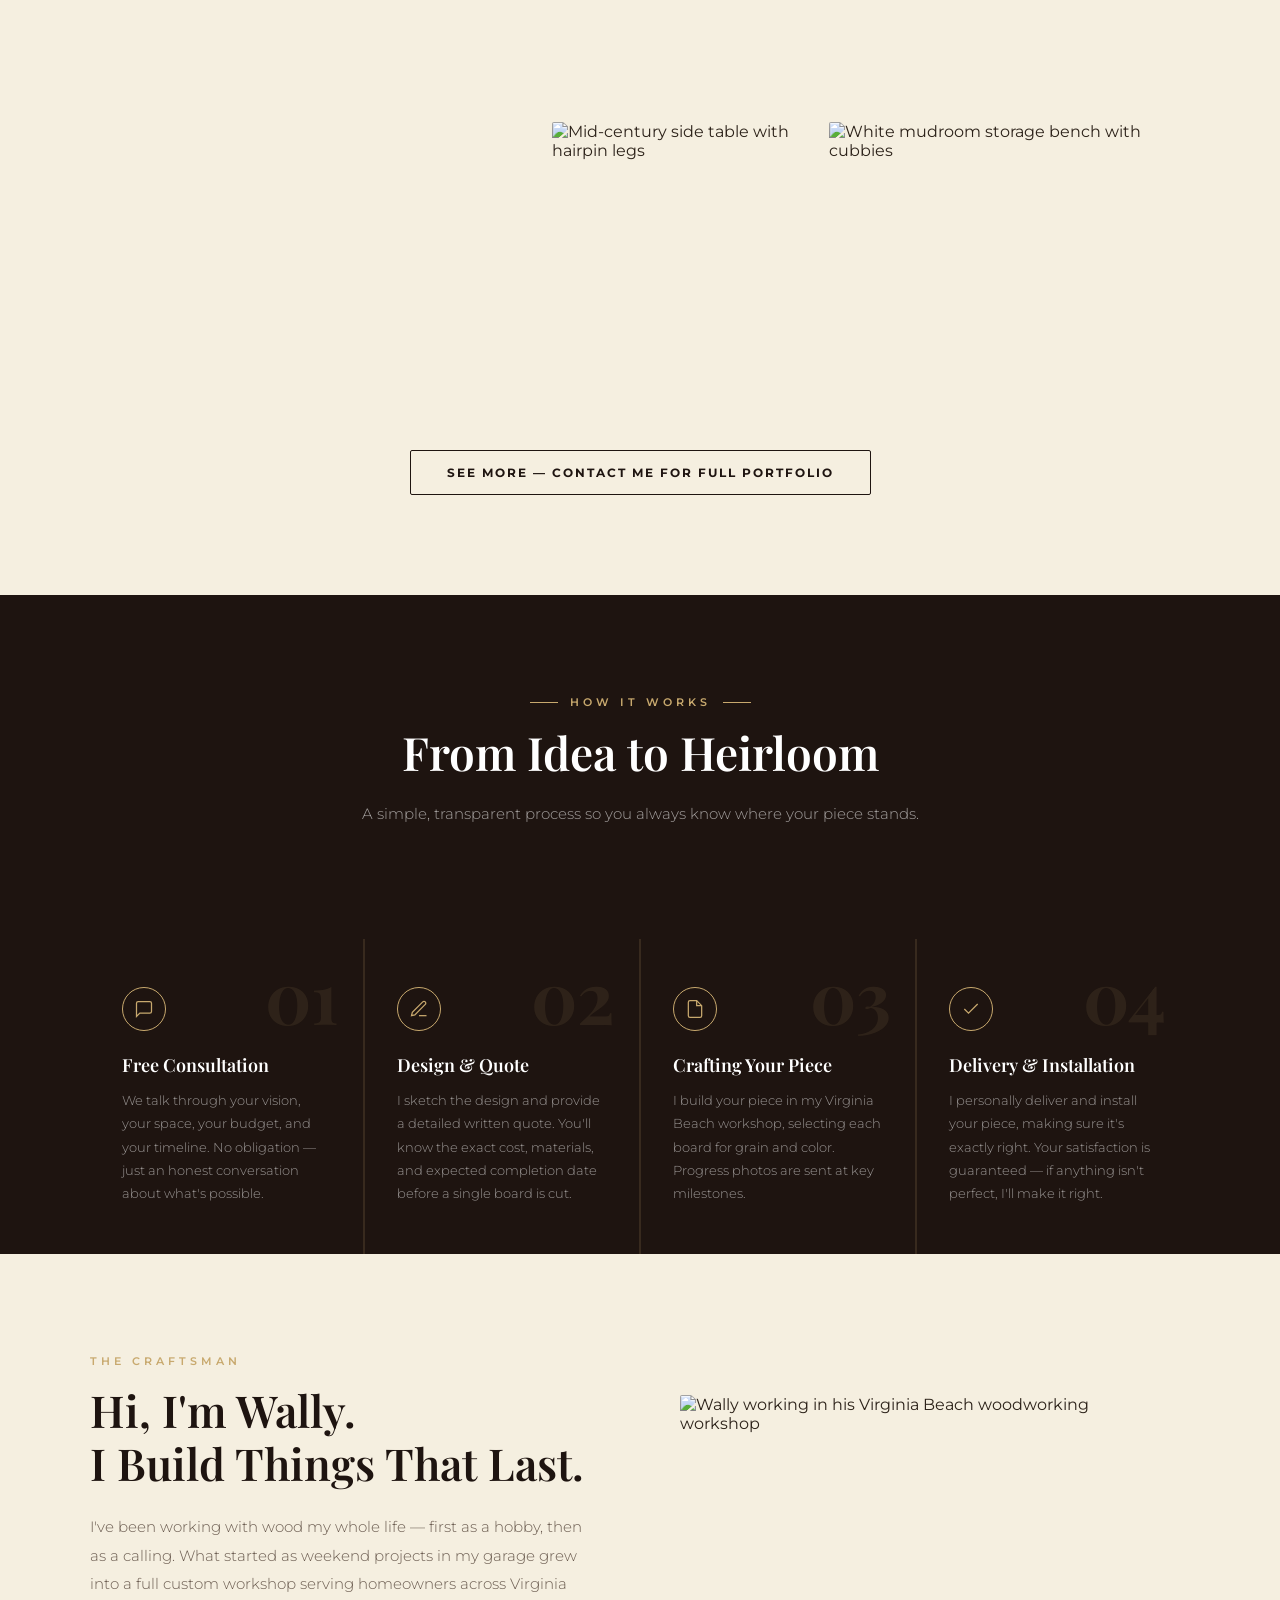
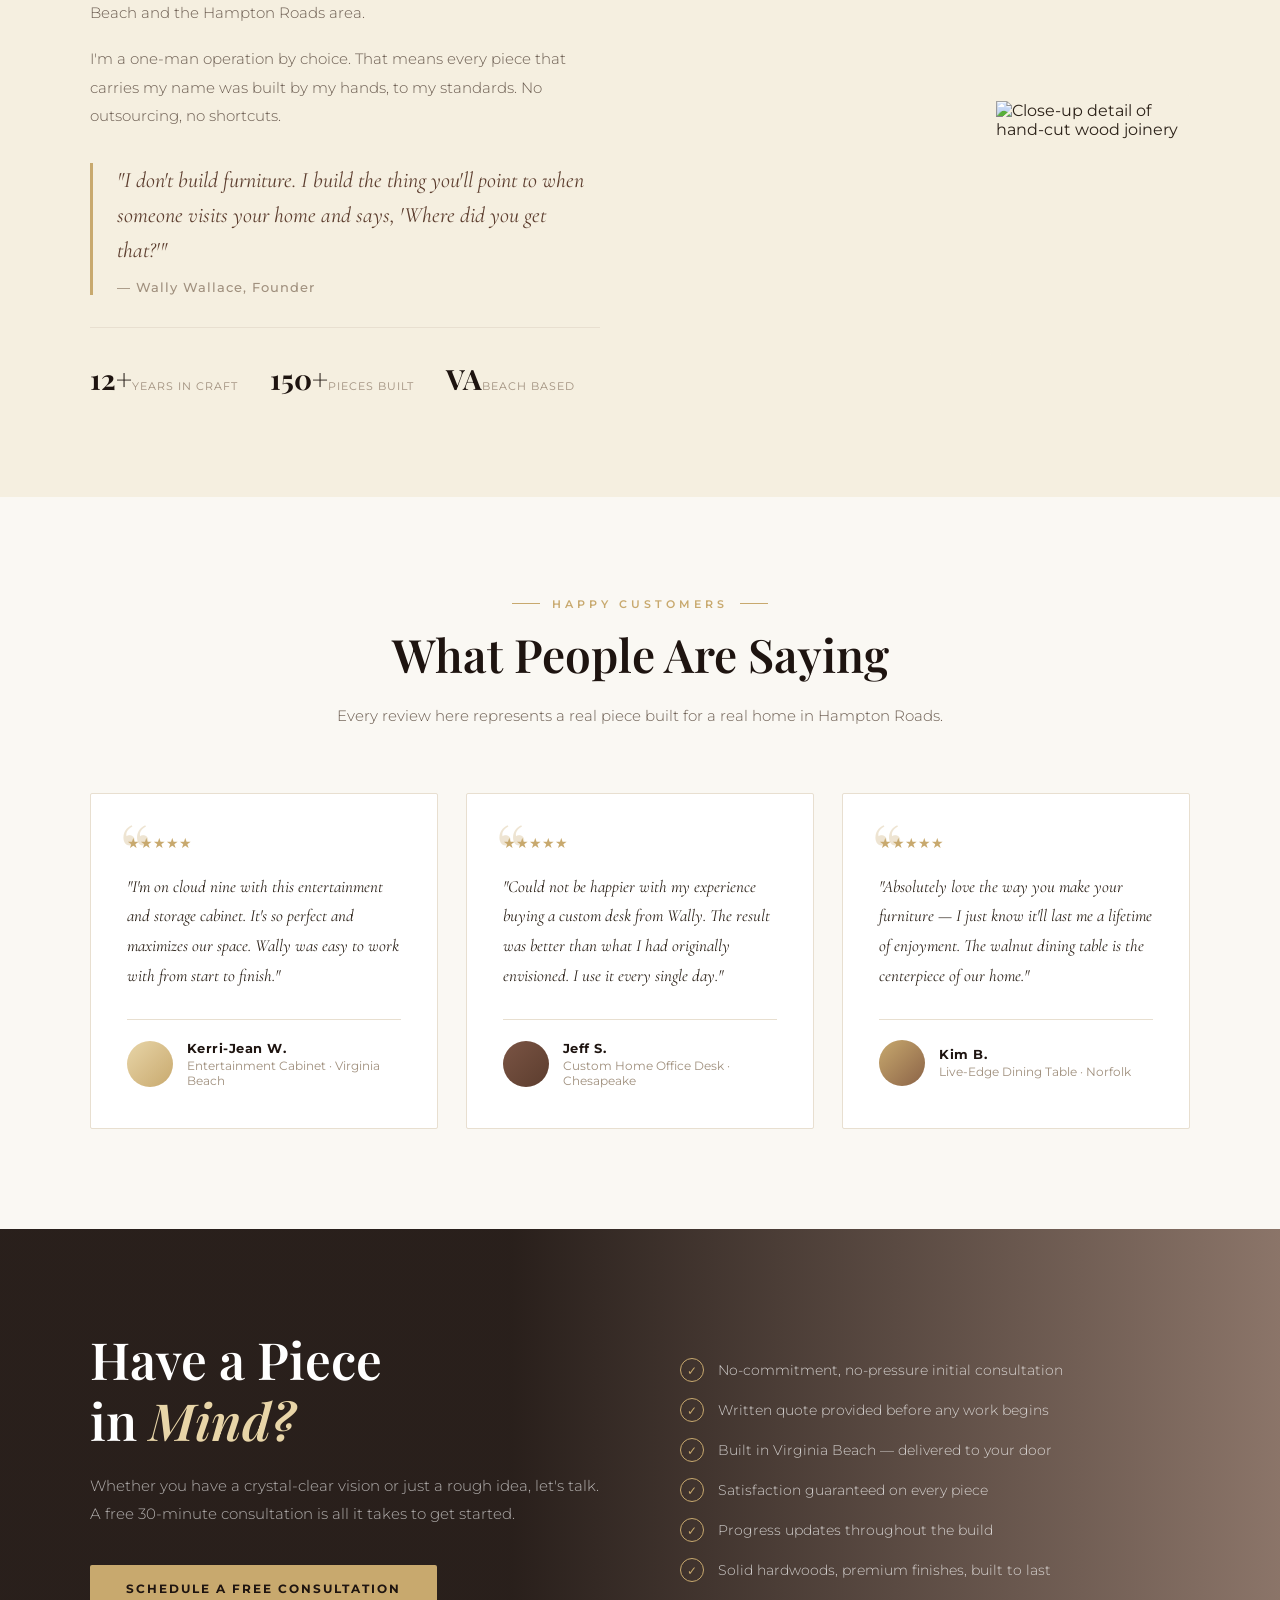
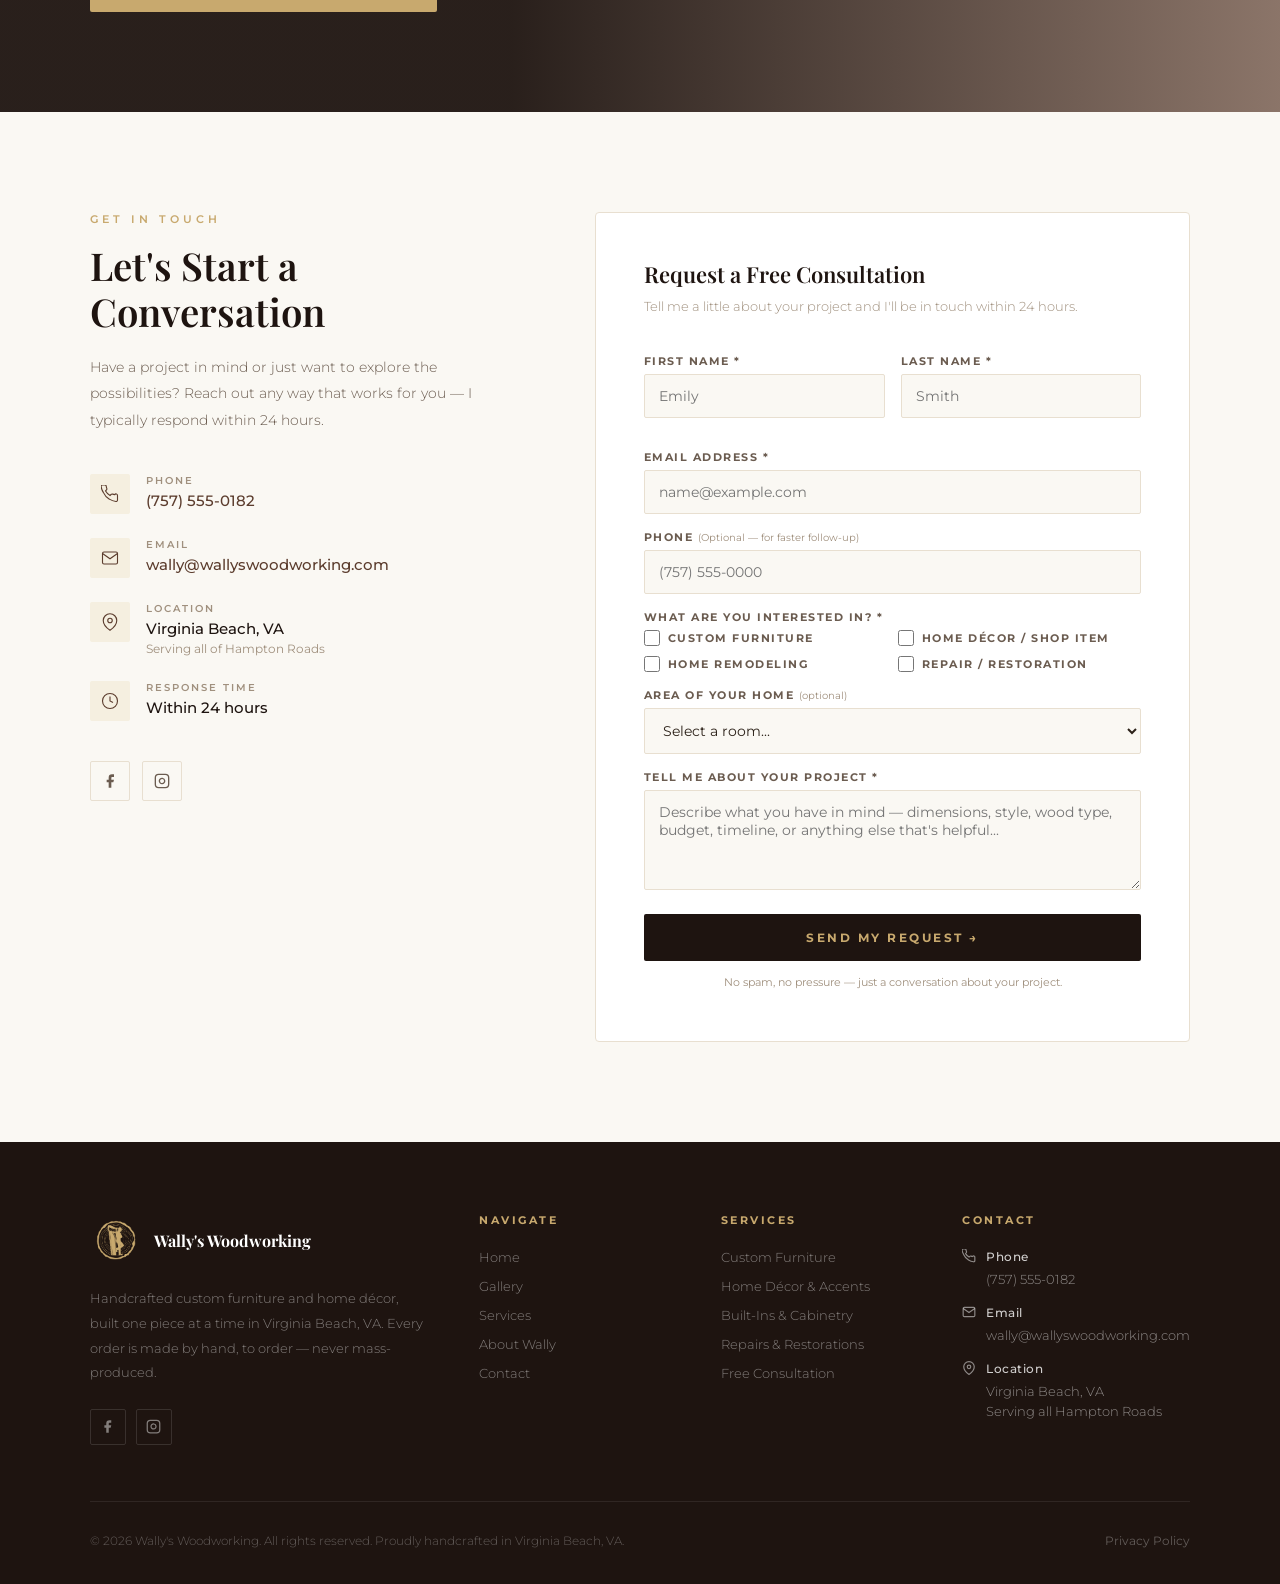
==== commit 5a408c18: "Add new gallery photos" ====
--- a/index.html
+++ b/index.html
@@ -65,11 +65,7 @@
 <nav id="nav">
   <a href="/" class="nav-logo" aria-label="Wally's Woodworking Home">
     <div class="nav-logo-icon">
-      <svg viewBox="0 0 32 32" xmlns="http://www.w3.org/2000/svg" aria-hidden="true">
-        <circle cx="16" cy="16" r="13" stroke="#C8A96E" stroke-width="1.5" fill="none"/>
-        <path d="M16 7 L16 25 M9 13 L23 13 M9 19 L23 19" stroke="#C8A96E" stroke-width="1.5" fill="none"/>
-        <rect x="11" y="14.5" width="10" height="3" fill="#C8A96E" rx="0.5"/>
-      </svg>
+      <img src="images/logo/logo_brand_black.png" alt="Wally's Woodworking" style="width:52px;height:52px;object-fit:contain;display:block;">
     </div>
     <div class="nav-logo-text">
       <span class="brand">Wally's Woodworking</span>
@@ -411,11 +407,7 @@
     <div class="footer-brand">
       <div class="logo-wrap">
         <div class="logo-icon">
-          <svg viewBox="0 0 32 32" aria-hidden="true">
-            <circle cx="16" cy="16" r="13" stroke="#C8A96E" stroke-width="1.5" fill="none"/>
-            <path d="M16 7 L16 25 M9 13 L23 13 M9 19 L23 19" stroke="#C8A96E" stroke-width="1.5" fill="none"/>
-            <rect x="11" y="14.5" width="10" height="3" fill="#C8A96E" rx="0.5"/>
-          </svg>
+          <img src="images/logo/logo_brand_gold.png" alt="Wally's Woodworking" style="width:44px;height:44px;object-fit:contain;display:block;">
         </div>
         <span class="brand-name">Wally's Woodworking</span>
       </div>
--- a/css/styles.css
+++ b/css/styles.css
@@ -62,13 +62,10 @@
 .nav-logo { display: flex; align-items: center; gap: 14px; }
 
 .nav-logo-icon {
-  width: 48px; height: 48px;
-  background: var(--dark);
-  border-radius: 50%;
+  width: 52px; height: 52px;
   display: flex; align-items: center; justify-content: center;
   flex-shrink: 0;
 }
-.nav-logo-icon svg { width: 28px; height: 28px; }
 .nav-logo-text .brand { font-family: 'Playfair Display', serif; font-size: 17px; font-weight: 700; color: var(--dark); letter-spacing: 0.5px; display: block; }
 .nav-logo-text .tagline { font-size: 10px; color: var(--text-light); letter-spacing: 2px; text-transform: uppercase; display: block; }
 
@@ -457,7 +454,7 @@
 footer { background: var(--dark); padding: 72px 7% 32px; }
 .footer-main { display: grid; grid-template-columns: 1.8fr 1fr 1fr 1.2fr; gap: 56px; padding-bottom: 56px; border-bottom: 1px solid rgba(255,255,255,0.08); }
 .footer-brand .logo-wrap { display: flex; align-items: center; gap: 12px; margin-bottom: 20px; }
-.footer-brand .logo-icon { width: 44px; height: 44px; background: rgba(200,169,110,0.12); border-radius: 50%; display: flex; align-items: center; justify-content: center; border: 1px solid rgba(200,169,110,0.3); }
+.footer-brand .logo-icon { width: 52px; height: 52px; display: flex; align-items: center; justify-content: center; }
 .footer-brand .brand-name { font-family: 'Playfair Display', serif; font-size: 16px; font-weight: 700; color: #fff; }
 .footer-brand p { font-size: 13px; color: rgba(255,255,255,0.45); font-weight: 300; line-height: 1.9; margin-bottom: 24px; }
 .footer-social { display: flex; gap: 10px; }
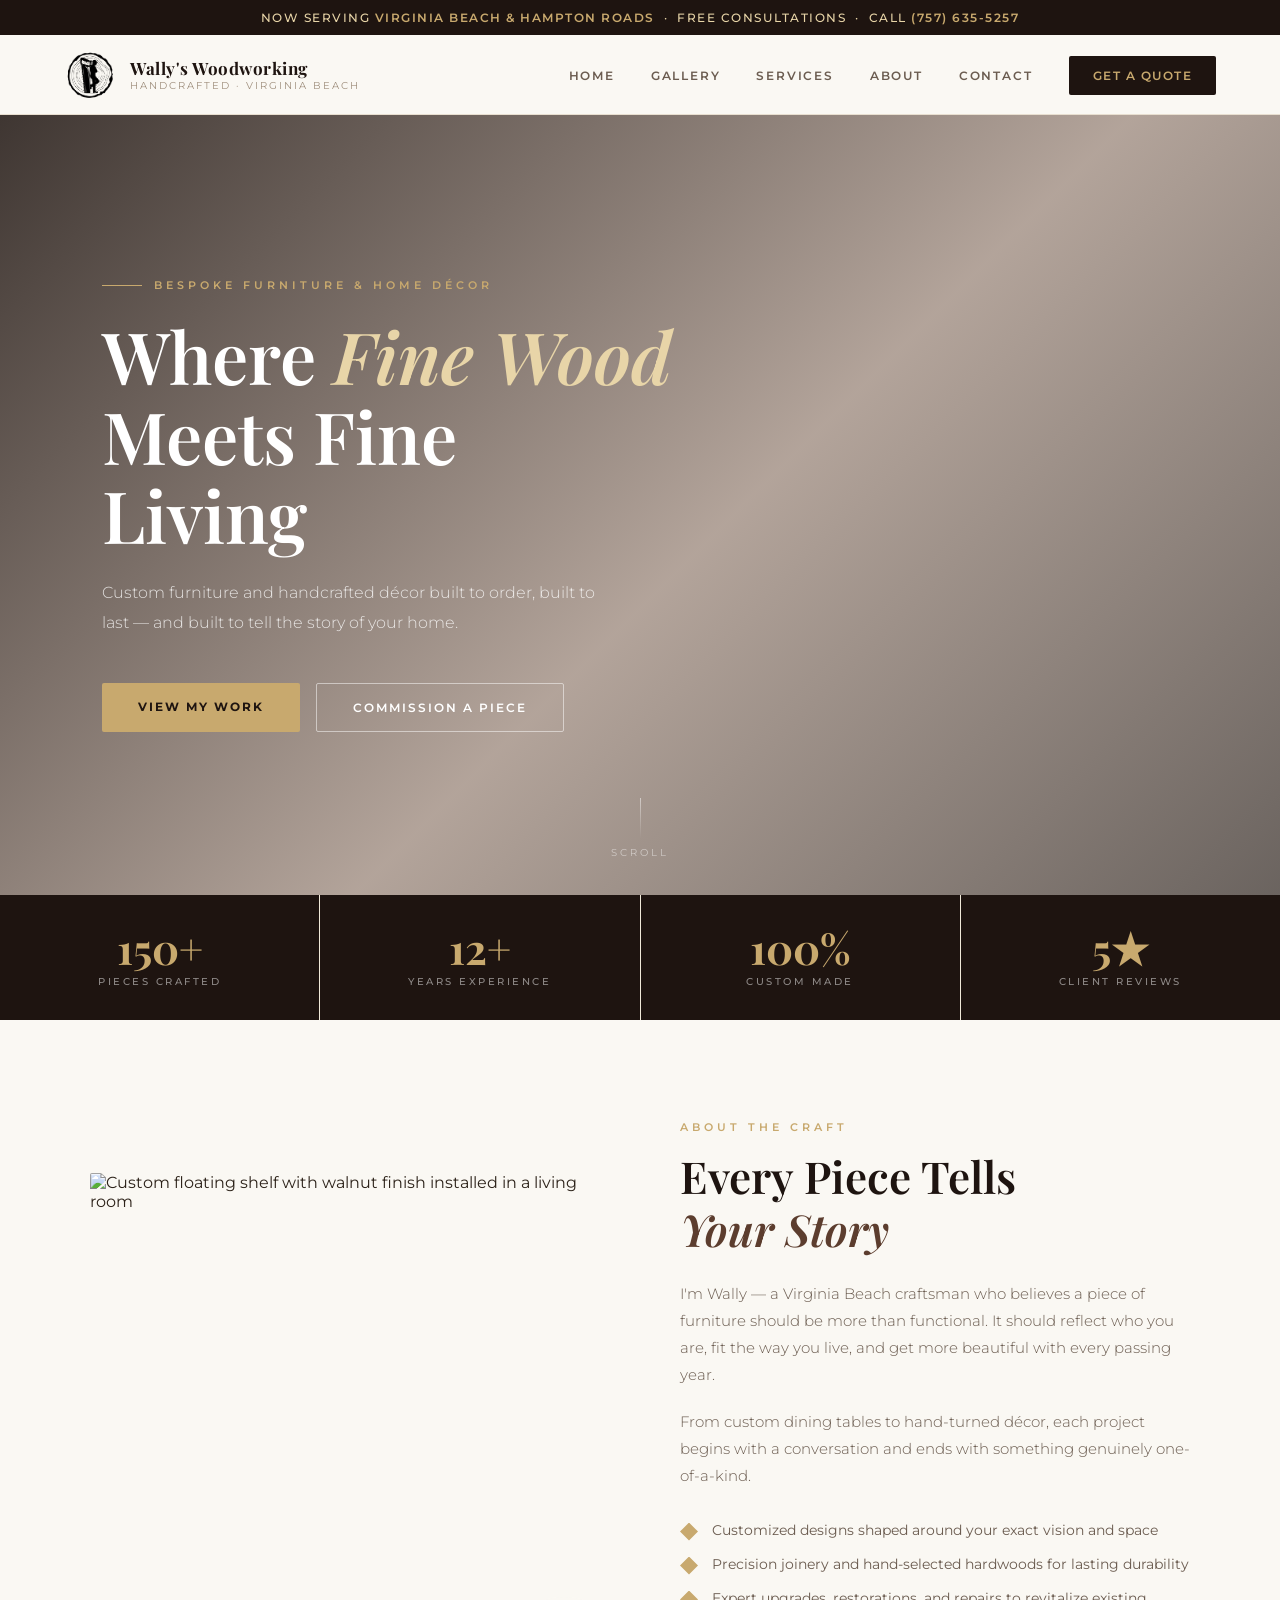
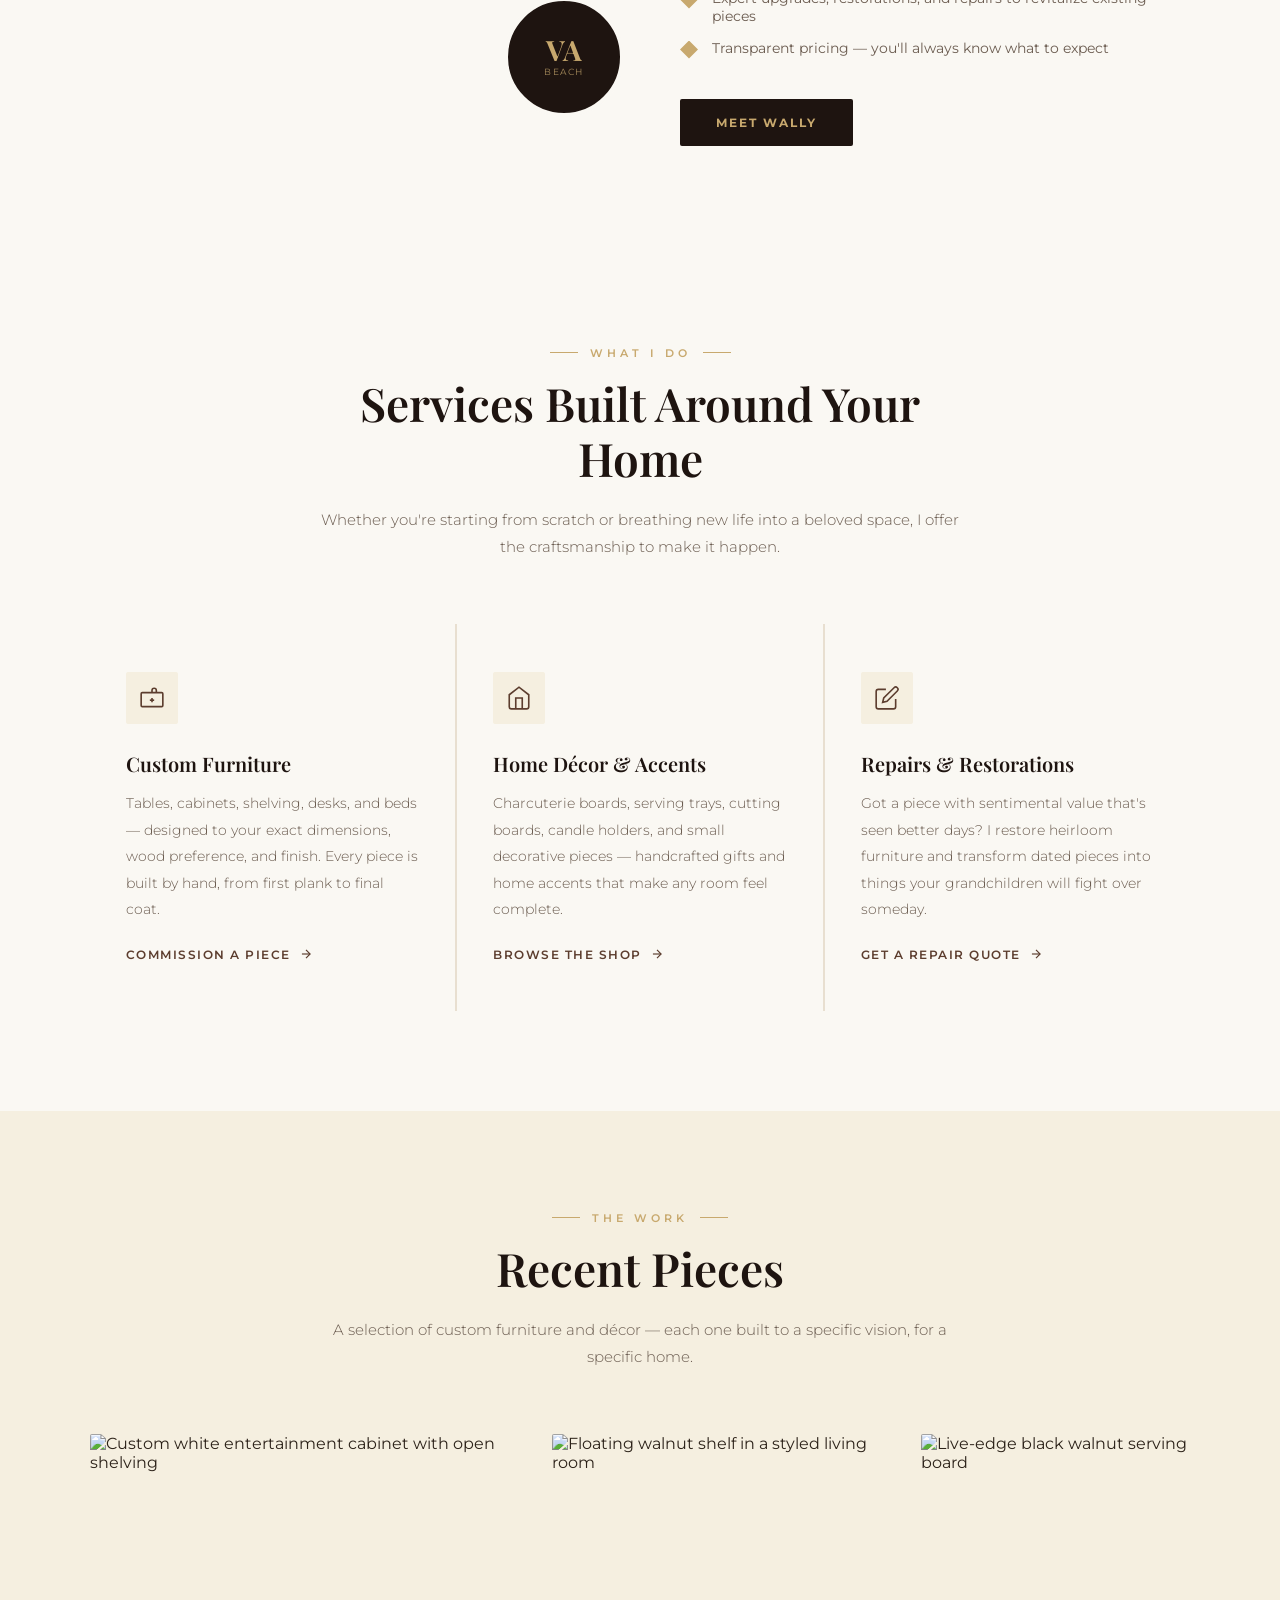
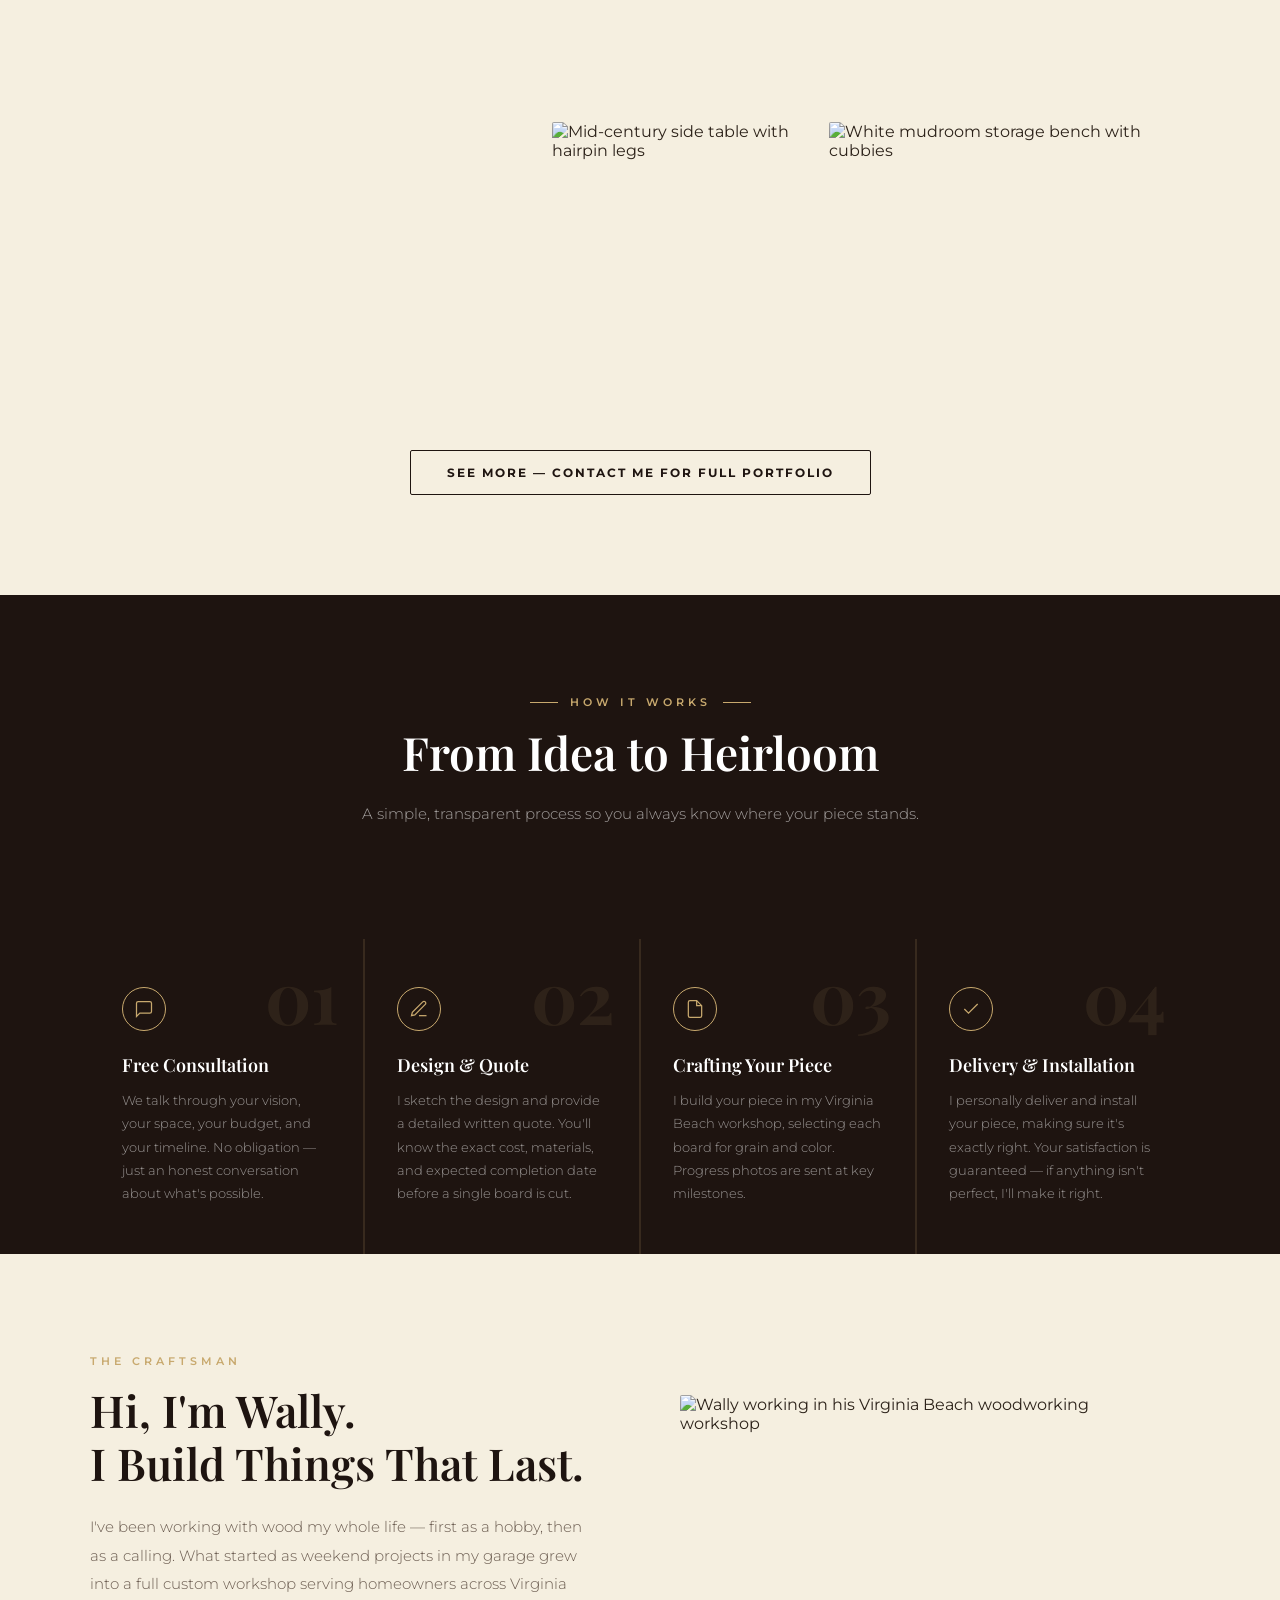
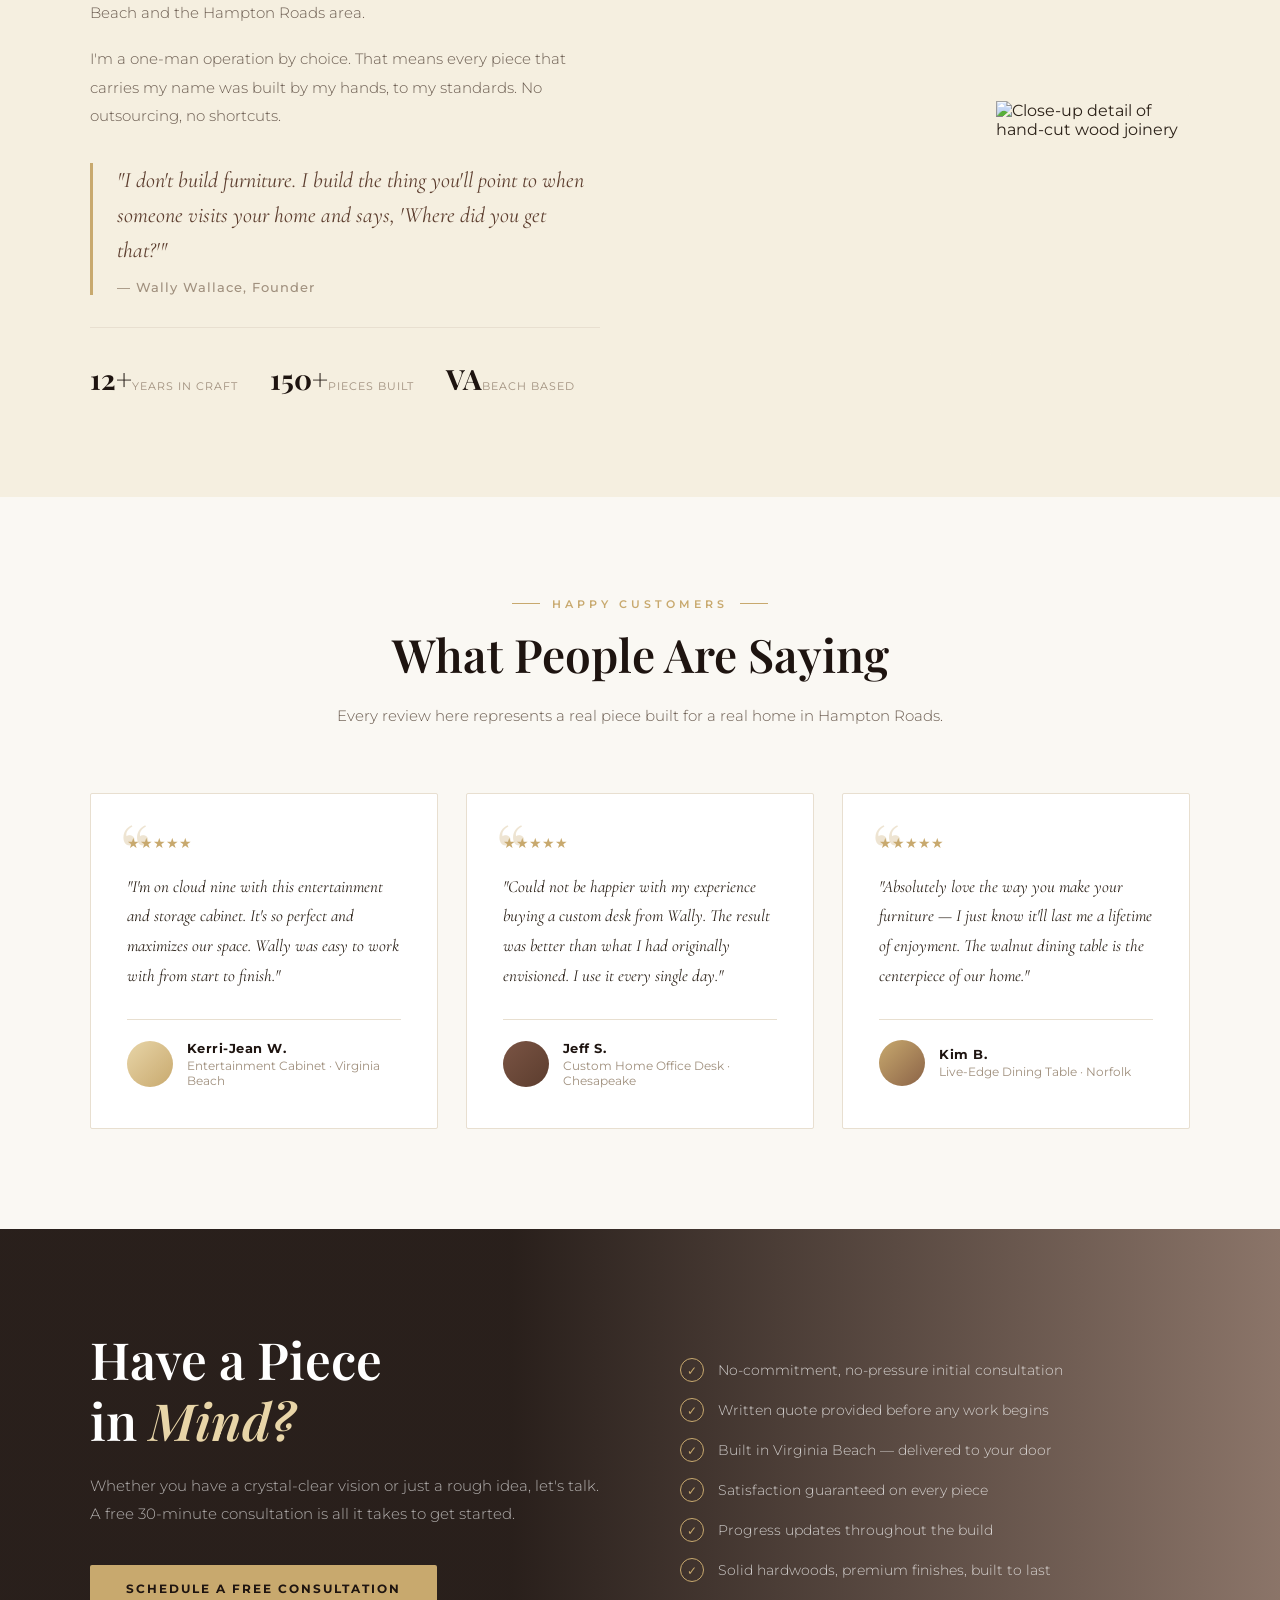
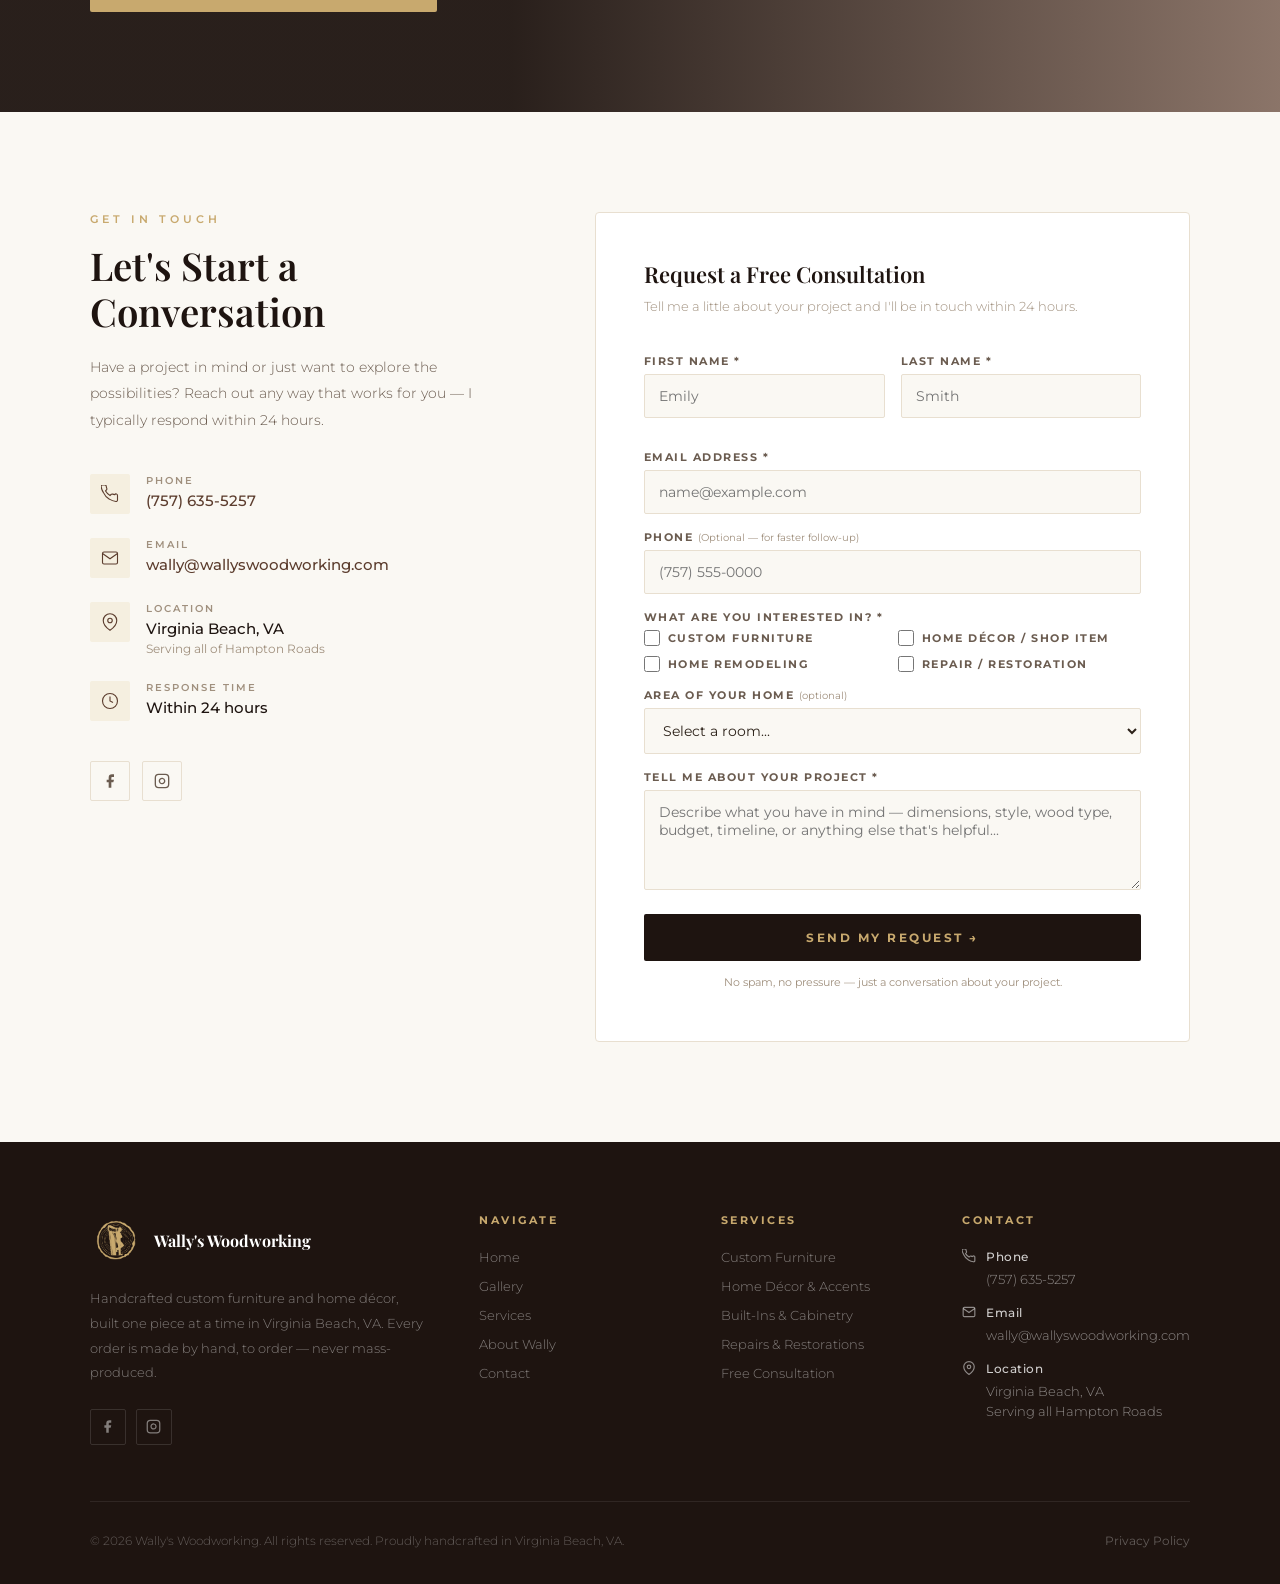
==== commit 61cee61d: "Update phone number" ====
--- a/index.html
+++ b/index.html
@@ -1,496 +1,1147 @@
 <!DOCTYPE html>
 <html lang="en">
-<head>
-<meta charset="UTF-8">
-<meta name="viewport" content="width=device-width, initial-scale=1.0">
-
-<!-- Primary SEO -->
-<title>Wally's Woodworking | Custom Furniture & Décor | Virginia Beach, VA</title>
-<meta name="description" content="Handcrafted bespoke furniture and home décor built to order in Virginia Beach, VA. Custom tables, cabinets, shelving, décor and more. Free consultations. Serving all of Hampton Roads.">
-<meta name="keywords" content="custom furniture Virginia Beach, bespoke woodworking Hampton Roads, handcrafted furniture, custom cabinets, wood décor, furniture maker Virginia">
-<meta name="author" content="Wally Wallace">
-<link rel="canonical" href="https://www.wallyswoodworking.com/">
-
-<!-- Open Graph (Facebook / LinkedIn sharing) -->
-<meta property="og:type" content="website">
-<meta property="og:url" content="https://www.wallyswoodworking.com/">
-<meta property="og:title" content="Wally's Woodworking | Custom Furniture & Décor | Virginia Beach">
-<meta property="og:description" content="Handcrafted bespoke furniture and home décor built to order in Virginia Beach, VA. Free consultations — serving all of Hampton Roads.">
-<meta property="og:image" content="https://www.wallyswoodworking.com/images/og-image.jpg">
-
-<!-- Twitter Card -->
-<meta name="twitter:card" content="summary_large_image">
-<meta name="twitter:title" content="Wally's Woodworking | Virginia Beach">
-<meta name="twitter:description" content="Handcrafted custom furniture and décor built to order in Virginia Beach, VA.">
-<meta name="twitter:image" content="https://www.wallyswoodworking.com/images/og-image.jpg">
-
-<!-- Fonts -->
-<link rel="preconnect" href="https://fonts.googleapis.com">
-<link href="https://fonts.googleapis.com/css2?family=Playfair+Display:ital,wght@0,400;0,600;0,700;1,400;1,600&family=Montserrat:wght@300;400;500;600&family=Cormorant+Garamond:ital,wght@0,400;1,400;1,500&display=swap" rel="stylesheet">
-
-<!-- Shared Stylesheet -->
-<link rel="stylesheet" href="css/styles.css">
-
-<!-- Structured Data (Local Business) -->
-<script type="application/ld+json">
-{
-  "@context": "https://schema.org",
-  "@type": "LocalBusiness",
-  "name": "Wally's Woodworking",
-  "description": "Handcrafted bespoke furniture and home décor built to order in Virginia Beach, VA.",
-  "url": "https://www.wallyswoodworking.com",
-  "telephone": "(757) 555-0182",
-  "email": "wally@wallyswoodworking.com",
-  "address": {
-    "@type": "PostalAddress",
-    "addressLocality": "Virginia Beach",
-    "addressRegion": "VA",
-    "addressCountry": "US"
-  },
-  "areaServed": "Hampton Roads, Virginia",
-  "priceRange": "$$",
-  "openingHours": "Mo-Sa 08:00-18:00"
-}
-</script>
-
-</head>
-<body>
-
-<!-- ANNOUNCEMENT BAR -->
-<div class="announce-bar">
-  Now serving <a href="#contact">Virginia Beach &amp; Hampton Roads</a> &nbsp;·&nbsp; Free consultations &nbsp;·&nbsp; Call <a href="tel:+17575550182">(757) 555-0182</a>
-</div>
-
-<!-- NAVIGATION -->
-<nav id="nav">
-  <a href="/" class="nav-logo" aria-label="Wally's Woodworking Home">
-    <div class="nav-logo-icon">
-      <img src="images/logo/logo_brand_black.png" alt="Wally's Woodworking" style="width:52px;height:52px;object-fit:contain;display:block;">
+  <head>
+    <meta charset="UTF-8" />
+    <meta name="viewport" content="width=device-width, initial-scale=1.0" />
+
+    <!-- Primary SEO -->
+    <title>
+      Wally's Woodworking | Custom Furniture & Décor | Virginia Beach, VA
+    </title>
+    <meta
+      name="description"
+      content="Handcrafted bespoke furniture and home décor built to order in Virginia Beach, VA. Custom tables, cabinets, shelving, décor and more. Free consultations. Serving all of Hampton Roads."
+    />
+    <meta
+      name="keywords"
+      content="custom furniture Virginia Beach, bespoke woodworking Hampton Roads, handcrafted furniture, custom cabinets, wood décor, furniture maker Virginia"
+    />
+    <meta name="author" content="Wally Wallace" />
+    <link rel="canonical" href="https://www.wallyswoodworking.com/" />
+
+    <!-- Open Graph (Facebook / LinkedIn sharing) -->
+    <meta property="og:type" content="website" />
+    <meta property="og:url" content="https://www.wallyswoodworking.com/" />
+    <meta
+      property="og:title"
+      content="Wally's Woodworking | Custom Furniture & Décor | Virginia Beach"
+    />
+    <meta
+      property="og:description"
+      content="Handcrafted bespoke furniture and home décor built to order in Virginia Beach, VA. Free consultations — serving all of Hampton Roads."
+    />
+    <meta
+      property="og:image"
+      content="https://www.wallyswoodworking.com/images/og-image.jpg"
+    />
+
+    <!-- Twitter Card -->
+    <meta name="twitter:card" content="summary_large_image" />
+    <meta name="twitter:title" content="Wally's Woodworking | Virginia Beach" />
+    <meta
+      name="twitter:description"
+      content="Handcrafted custom furniture and décor built to order in Virginia Beach, VA."
+    />
+    <meta
+      name="twitter:image"
+      content="https://www.wallyswoodworking.com/images/og-image.jpg"
+    />
+
+    <!-- Fonts -->
+    <link rel="preconnect" href="https://fonts.googleapis.com" />
+    <link
+      href="https://fonts.googleapis.com/css2?family=Playfair+Display:ital,wght@0,400;0,600;0,700;1,400;1,600&family=Montserrat:wght@300;400;500;600&family=Cormorant+Garamond:ital,wght@0,400;1,400;1,500&display=swap"
+      rel="stylesheet"
+    />
+
+    <!-- Shared Stylesheet -->
+    <link rel="stylesheet" href="css/styles.css" />
+
+    <!-- Structured Data (Local Business) -->
+    <script type="application/ld+json">
+      {
+        "@context": "https://schema.org",
+        "@type": "LocalBusiness",
+        "name": "Wally's Woodworking",
+        "description": "Handcrafted bespoke furniture and home décor built to order in Virginia Beach, VA.",
+        "url": "https://www.wallyswoodworking.com",
+        "telephone": "(757) 635-5257",
+        "email": "wally@wallyswoodworking.com",
+        "address": {
+          "@type": "PostalAddress",
+          "addressLocality": "Virginia Beach",
+          "addressRegion": "VA",
+          "addressCountry": "US"
+        },
+        "areaServed": "Hampton Roads, Virginia",
+        "priceRange": "$$",
+        "openingHours": "Mo-Sa 08:00-18:00"
+      }
+    </script>
+  </head>
+  <body>
+    <!-- ANNOUNCEMENT BAR -->
+    <div class="announce-bar">
+      Now serving
+      <a href="#contact">Virginia Beach &amp; Hampton Roads</a> &nbsp;·&nbsp;
+      Free consultations &nbsp;·&nbsp; Call
+      <a href="tel:+17575550182">(757) 635-5257</a>
     </div>
-    <div class="nav-logo-text">
-      <span class="brand">Wally's Woodworking</span>
-      <span class="tagline">Handcrafted · Virginia Beach</span>
-    </div>
-  </a>
-
-  <button class="nav-toggle" aria-label="Toggle navigation" onclick="document.querySelector('.nav-links').classList.toggle('open')">
-    <span></span><span></span><span></span>
-  </button>
-
-  <ul class="nav-links" id="nav-links">
-    <li><a href="index.html" class="active">Home</a></li>
-    <li><a href="gallery.html">Gallery</a></li>
-    <li><a href="services.html">Services</a></li>
-    <li><a href="about.html">About</a></li>
-    <li><a href="contact.html">Contact</a></li>
-    <li><a href="contact.html" class="nav-cta">Get a Quote</a></li>
-  </ul>
-</nav>
-
-<!-- HERO -->
-<section class="hero" aria-label="Welcome to Wally's Woodworking">
-  <div class="hero-bg hero-bg-fallback" role="img" aria-label="Close-up of handcrafted wood furniture"></div>
-  <div class="hero-content">
-    <div class="hero-eyebrow">Bespoke Furniture &amp; Home Décor</div>
-    <h1>Where <em>Fine Wood</em><br>Meets Fine Living</h1>
-    <p class="hero-sub">Custom furniture and handcrafted décor built to order, built to last — and built to tell the story of your home.</p>
-    <div class="hero-actions">
-      <a href="#gallery" class="btn-primary">View My Work</a>
-      <a href="#contact" class="btn-outline">Commission a Piece</a>
-    </div>
-  </div>
-  <div class="hero-scroll" aria-hidden="true">
-    <div class="hero-scroll-line"></div>
-    Scroll
-  </div>
-</section>
-
-<!-- STAT BAR -->
-<div class="stat-bar" aria-label="Quick facts about Wally's Woodworking">
-  <div class="stat-item"><div class="stat-num">150+</div><div class="stat-label">Pieces Crafted</div></div>
-  <div class="stat-item"><div class="stat-num">12+</div><div class="stat-label">Years Experience</div></div>
-  <div class="stat-item"><div class="stat-num">100%</div><div class="stat-label">Custom Made</div></div>
-  <div class="stat-item"><div class="stat-num">5★</div><div class="stat-label">Client Reviews</div></div>
-</div>
-
-<!-- INTRO SPLIT -->
-<div class="intro-split">
-  <div class="intro-img-wrap">
-    <div class="intro-img-main">
-      <img src="https://images.unsplash.com/photo-1555041469-a586c61ea9bc?w=900&q=80" alt="Custom floating shelf with walnut finish installed in a living room" loading="lazy">
-    </div>
-    <div class="intro-img-badge" aria-hidden="true">
-      <span class="num">VA</span>
-      <span class="lbl">Beach</span>
-    </div>
-  </div>
-  <div class="intro-text">
-    <div class="eyebrow">About the Craft</div>
-    <h2>Every Piece Tells<br><em>Your Story</em></h2>
-    <p>I'm Wally — a Virginia Beach craftsman who believes a piece of furniture should be more than functional. It should reflect who you are, fit the way you live, and get more beautiful with every passing year.</p>
-    <p>From custom dining tables to hand-turned décor, each project begins with a conversation and ends with something genuinely one-of-a-kind.</p>
-    <ul class="intro-features">
-      <li>Customized designs shaped around your exact vision and space</li>
-      <li>Precision joinery and hand-selected hardwoods for lasting durability</li>
-      <li>Expert upgrades, restorations, and repairs to revitalize existing pieces</li>
-      <li>Transparent pricing — you'll always know what to expect</li>
-    </ul>
-    <a href="#about" class="btn-dark">Meet Wally</a>
-  </div>
-</div>
-
-<!-- SERVICES -->
-<section class="section section-light" id="services">
-  <div class="section-header">
-    <div class="section-eyebrow">What I Do</div>
-    <h2>Services Built Around Your Home</h2>
-    <p>Whether you're starting from scratch or breathing new life into a beloved space, I offer the craftsmanship to make it happen.</p>
-  </div>
-  <div class="services-grid">
-    <div class="service-card">
-      <div class="service-icon"><svg viewBox="0 0 24 24" aria-hidden="true"><rect x="2" y="7" width="20" height="13" rx="1"/><path d="M16 7V5a2 2 0 00-4 0v2"/><line x1="12" y1="12" x2="12" y2="16"/><line x1="10" y1="14" x2="14" y2="14"/></svg></div>
-      <h3>Custom Furniture</h3>
-      <p>Tables, cabinets, shelving, desks, and beds — designed to your exact dimensions, wood preference, and finish. Every piece is built by hand, from first plank to final coat.</p>
-      <a href="#contact" class="service-link">Commission a piece <svg width="14" height="14" viewBox="0 0 24 24" fill="none" stroke="currentColor" stroke-width="2" aria-hidden="true"><line x1="5" y1="12" x2="19" y2="12"/><polyline points="12 5 19 12 12 19"/></svg></a>
-    </div>
-    <div class="service-card">
-      <div class="service-icon"><svg viewBox="0 0 24 24" aria-hidden="true"><path d="M3 9l9-7 9 7v11a2 2 0 01-2 2H5a2 2 0 01-2-2z"/><polyline points="9 22 9 12 15 12 15 22"/></svg></div>
-      <h3>Home Décor &amp; Accents</h3>
-      <p>Charcuterie boards, serving trays, cutting boards, candle holders, and small decorative pieces — handcrafted gifts and home accents that make any room feel complete.</p>
-      <a href="#gallery" class="service-link">Browse the shop <svg width="14" height="14" viewBox="0 0 24 24" fill="none" stroke="currentColor" stroke-width="2" aria-hidden="true"><line x1="5" y1="12" x2="19" y2="12"/><polyline points="12 5 19 12 12 19"/></svg></a>
-    </div>
-    <div class="service-card">
-      <div class="service-icon"><svg viewBox="0 0 24 24" aria-hidden="true"><path d="M11 4H4a2 2 0 00-2 2v14a2 2 0 002 2h14a2 2 0 002-2v-7"/><path d="M18.5 2.5a2.121 2.121 0 013 3L12 15l-4 1 1-4 9.5-9.5z"/></svg></div>
-      <h3>Repairs &amp; Restorations</h3>
-      <p>Got a piece with sentimental value that's seen better days? I restore heirloom furniture and transform dated pieces into things your grandchildren will fight over someday.</p>
-      <a href="#contact" class="service-link">Get a repair quote <svg width="14" height="14" viewBox="0 0 24 24" fill="none" stroke="currentColor" stroke-width="2" aria-hidden="true"><line x1="5" y1="12" x2="19" y2="12"/><polyline points="12 5 19 12 12 19"/></svg></a>
-    </div>
-  </div>
-</section>
-
-<!-- GALLERY -->
-<section class="section section-cream" id="gallery">
-  <div class="section-header">
-    <div class="section-eyebrow">The Work</div>
-    <h2>Recent Pieces</h2>
-    <p>A selection of custom furniture and décor — each one built to a specific vision, for a specific home.</p>
-  </div>
-  <div class="gallery-grid">
-    <div class="gal-item gal-1">
-      <img src="https://images.unsplash.com/photo-1555041469-a586c61ea9bc?w=800&q=75" alt="Custom white entertainment cabinet with open shelving" loading="lazy">
-      <div class="gal-item-overlay"><div><div class="gal-item-label">Entertainment Cabinet</div><div class="gal-item-sub">White oak · Custom dimensions</div></div></div>
-    </div>
-    <div class="gal-item gal-2">
-      <img src="https://images.unsplash.com/photo-1616486338812-3dadae4b4ace?w=800&q=75" alt="Floating walnut shelf in a styled living room" loading="lazy">
-      <div class="gal-item-overlay"><div><div class="gal-item-label">Floating Shelf System</div><div class="gal-item-sub">Walnut · 72" span</div></div></div>
-    </div>
-    <div class="gal-item gal-3">
-      <img src="https://images.unsplash.com/photo-1532372576444-dda954194ad0?w=600&q=75" alt="Live-edge black walnut serving board" loading="lazy">
-      <div class="gal-item-overlay"><div><div class="gal-item-label">Live-Edge Serving Board</div><div class="gal-item-sub">Black walnut</div></div></div>
-    </div>
-    <div class="gal-item gal-4">
-      <img src="https://images.unsplash.com/photo-1558618666-fcd25c85cd64?w=600&q=75" alt="Mid-century side table with hairpin legs" loading="lazy">
-      <div class="gal-item-overlay"><div><div class="gal-item-label">Mid-Century Side Table</div><div class="gal-item-sub">Cherry &amp; steel hairpin legs</div></div></div>
-    </div>
-    <div class="gal-item gal-5">
-      <img src="https://images.unsplash.com/photo-1507652313519-d4e9174996dd?w=800&q=75" alt="White mudroom storage bench with cubbies" loading="lazy">
-      <div class="gal-item-overlay"><div><div class="gal-item-label">Mudroom Storage Bench</div><div class="gal-item-sub">Painted MDF + pine</div></div></div>
-    </div>
-  </div>
-  <div class="gallery-footer">
-    <a href="mailto:wally@wallyswoodworking.com?subject=Gallery%20Inquiry" class="btn-outline-dark">See More — Contact Me for Full Portfolio</a>
-  </div>
-</section>
-
-<!-- PROCESS -->
-<section class="section section-dark" style="padding-top: 0; padding-bottom: 0;" id="process">
-  <div style="padding: var(--section-gap) 7% 48px;">
-    <div class="section-header">
-      <div class="section-eyebrow">How It Works</div>
-      <h2>From Idea to Heirloom</h2>
-      <p>A simple, transparent process so you always know where your piece stands.</p>
-    </div>
-  </div>
-  <div class="process-steps">
-    <div class="process-step"><div class="step-num" aria-hidden="true">01</div><div class="step-icon"><svg viewBox="0 0 24 24" aria-hidden="true"><path d="M21 15a2 2 0 01-2 2H7l-4 4V5a2 2 0 012-2h14a2 2 0 012 2z"/></svg></div><h3>Free Consultation</h3><p>We talk through your vision, your space, your budget, and your timeline. No obligation — just an honest conversation about what's possible.</p></div>
-    <div class="process-step"><div class="step-num" aria-hidden="true">02</div><div class="step-icon"><svg viewBox="0 0 24 24" aria-hidden="true"><path d="M12 20h9"/><path d="M16.5 3.5a2.121 2.121 0 013 3L7 19l-4 1 1-4L16.5 3.5z"/></svg></div><h3>Design &amp; Quote</h3><p>I sketch the design and provide a detailed written quote. You'll know the exact cost, materials, and expected completion date before a single board is cut.</p></div>
-    <div class="process-step"><div class="step-num" aria-hidden="true">03</div><div class="step-icon"><svg viewBox="0 0 24 24" aria-hidden="true"><path d="M14 2H6a2 2 0 00-2 2v16a2 2 0 002 2h12a2 2 0 002-2V8z"/><polyline points="14 2 14 8 20 8"/></svg></div><h3>Crafting Your Piece</h3><p>I build your piece in my Virginia Beach workshop, selecting each board for grain and color. Progress photos are sent at key milestones.</p></div>
-    <div class="process-step"><div class="step-num" aria-hidden="true">04</div><div class="step-icon"><svg viewBox="0 0 24 24" aria-hidden="true"><polyline points="20 6 9 17 4 12"/></svg></div><h3>Delivery &amp; Installation</h3><p>I personally deliver and install your piece, making sure it's exactly right. Your satisfaction is guaranteed — if anything isn't perfect, I'll make it right.</p></div>
-  </div>
-</section>
-
-<!-- ABOUT -->
-<div class="about-split" id="about">
-  <div class="about-text">
-    <div class="eyebrow">The Craftsman</div>
-    <h2>Hi, I'm Wally.<br>I Build Things That Last.</h2>
-    <p>I've been working with wood my whole life — first as a hobby, then as a calling. What started as weekend projects in my garage grew into a full custom workshop serving homeowners across Virginia Beach and the Hampton Roads area.</p>
-    <p>I'm a one-man operation by choice. That means every piece that carries my name was built by my hands, to my standards. No outsourcing, no shortcuts.</p>
-    <div class="about-quote">
-      <blockquote>"I don't build furniture. I build the thing you'll point to when someone visits your home and says, 'Where did you get that?'"</blockquote>
-      <div class="about-sig">— Wally Wallace, Founder</div>
-    </div>
-    <div class="about-credentials">
-      <div class="credential"><span class="val">12+</span><span class="lbl">Years in craft</span></div>
-      <div class="credential"><span class="val">150+</span><span class="lbl">Pieces built</span></div>
-      <div class="credential"><span class="val">VA</span><span class="lbl">Beach based</span></div>
-    </div>
-  </div>
-  <div class="about-img-stack">
-    <div class="about-img-main">
-      <img src="https://images.unsplash.com/photo-1581539250439-c96689b516dd?w=900&q=80" alt="Wally working in his Virginia Beach woodworking workshop" loading="lazy">
-    </div>
-    <div class="about-img-secondary">
-      <img src="https://images.unsplash.com/photo-1533090481720-856c6e3c1fdc?w=400&q=75" alt="Close-up detail of hand-cut wood joinery" loading="lazy">
-    </div>
-  </div>
-</div>
-
-<!-- TESTIMONIALS -->
-<section class="section section-light">
-  <div class="section-header">
-    <div class="section-eyebrow">Happy Customers</div>
-    <h2>What People Are Saying</h2>
-    <p>Every review here represents a real piece built for a real home in Hampton Roads.</p>
-  </div>
-  <div class="testimonials-grid">
-    <div class="testimonial-card">
-      <div class="stars" aria-label="5 out of 5 stars"><span aria-hidden="true">★★★★★</span></div>
-      <blockquote>"I'm on cloud nine with this entertainment and storage cabinet. It's so perfect and maximizes our space. Wally was easy to work with from start to finish."</blockquote>
-      <div class="testimonial-author">
-        <div class="author-avatar" style="background: linear-gradient(135deg, #E8D5A8, #C8A96E);"></div>
-        <div class="author-info"><div class="name">Kerri-Jean W.</div><div class="piece">Entertainment Cabinet · Virginia Beach</div></div>
-      </div>
-    </div>
-    <div class="testimonial-card">
-      <div class="stars" aria-label="5 out of 5 stars"><span aria-hidden="true">★★★★★</span></div>
-      <blockquote>"Could not be happier with my experience buying a custom desk from Wally. The result was better than what I had originally envisioned. I use it every single day."</blockquote>
-      <div class="testimonial-author">
-        <div class="author-avatar" style="background: linear-gradient(135deg, #7A5444, #5C3D2E);"></div>
-        <div class="author-info"><div class="name">Jeff S.</div><div class="piece">Custom Home Office Desk · Chesapeake</div></div>
-      </div>
-    </div>
-    <div class="testimonial-card">
-      <div class="stars" aria-label="5 out of 5 stars"><span aria-hidden="true">★★★★★</span></div>
-      <blockquote>"Absolutely love the way you make your furniture — I just know it'll last me a lifetime of enjoyment. The walnut dining table is the centerpiece of our home."</blockquote>
-      <div class="testimonial-author">
-        <div class="author-avatar" style="background: linear-gradient(135deg, #C8A96E, #8B6347);"></div>
-        <div class="author-info"><div class="name">Kim B.</div><div class="piece">Live-Edge Dining Table · Norfolk</div></div>
-      </div>
-    </div>
-  </div>
-</section>
-
-<!-- COMMISSION BANNER -->
-<div class="commission-banner">
-  <div class="commission-text">
-    <h2>Have a Piece<br>in <em>Mind?</em></h2>
-    <p>Whether you have a crystal-clear vision or just a rough idea, let's talk. A free 30-minute consultation is all it takes to get started.</p>
-    <a href="#contact" class="btn-primary">Schedule a Free Consultation</a>
-  </div>
-  <ul class="commission-features" aria-label="What you get">
-    <li><span class="check" aria-hidden="true">✓</span>No-commitment, no-pressure initial consultation</li>
-    <li><span class="check" aria-hidden="true">✓</span>Written quote provided before any work begins</li>
-    <li><span class="check" aria-hidden="true">✓</span>Built in Virginia Beach — delivered to your door</li>
-    <li><span class="check" aria-hidden="true">✓</span>Satisfaction guaranteed on every piece</li>
-    <li><span class="check" aria-hidden="true">✓</span>Progress updates throughout the build</li>
-    <li><span class="check" aria-hidden="true">✓</span>Solid hardwoods, premium finishes, built to last</li>
-  </ul>
-</div>
-
-<!-- CONTACT -->
-<div class="contact-split" id="contact">
-  <div class="contact-info">
-    <div class="eyebrow">Get in Touch</div>
-    <h2>Let's Start a Conversation</h2>
-    <p>Have a project in mind or just want to explore the possibilities? Reach out any way that works for you — I typically respond within 24 hours.</p>
-    <div class="contact-details">
-      <div class="contact-detail">
-        <div class="contact-detail-icon"><svg viewBox="0 0 24 24" aria-hidden="true"><path d="M22 16.92v3a2 2 0 01-2.18 2 19.79 19.79 0 01-8.63-3.07A19.5 19.5 0 013.07 9.81 19.79 19.79 0 01.02 1.18 2 2 0 012 0h3a2 2 0 012 1.72 12.84 12.84 0 00.7 2.81 2 2 0 01-.45 2.11L6.09 7.91a16 16 0 006 6l1.27-1.27a2 2 0 012.11-.45 12.84 12.84 0 002.81.7A2 2 0 0122 14v2.92z"/></svg></div>
-        <div class="contact-detail-text"><div class="lbl">Phone</div><div class="val"><a href="tel:+17575550182">(757) 555-0182</a></div></div>
-      </div>
-      <div class="contact-detail">
-        <div class="contact-detail-icon"><svg viewBox="0 0 24 24" aria-hidden="true"><path d="M4 4h16c1.1 0 2 .9 2 2v12c0 1.1-.9 2-2 2H4c-1.1 0-2-.9-2-2V6c0-1.1.9-2 2-2z"/><polyline points="22,6 12,13 2,6"/></svg></div>
-        <div class="contact-detail-text"><div class="lbl">Email</div><div class="val"><a href="mailto:wally@wallyswoodworking.com">wally@wallyswoodworking.com</a></div></div>
-      </div>
-      <div class="contact-detail">
-        <div class="contact-detail-icon"><svg viewBox="0 0 24 24" aria-hidden="true"><path d="M21 10c0 7-9 13-9 13s-9-6-9-13a9 9 0 0118 0z"/><circle cx="12" cy="10" r="3"/></svg></div>
-        <div class="contact-detail-text"><div class="lbl">Location</div><div class="val">Virginia Beach, VA<br><span style="font-size:12px;color:var(--text-light);font-weight:400;">Serving all of Hampton Roads</span></div></div>
-      </div>
-      <div class="contact-detail">
-        <div class="contact-detail-icon"><svg viewBox="0 0 24 24" aria-hidden="true"><circle cx="12" cy="12" r="10"/><polyline points="12 6 12 12 16 14"/></svg></div>
-        <div class="contact-detail-text"><div class="lbl">Response Time</div><div class="val">Within 24 hours</div></div>
-      </div>
-    </div>
-    <div class="contact-social">
-      <a href="https://facebook.com" class="social-btn" aria-label="Facebook" target="_blank" rel="noopener noreferrer">
-        <svg width="16" height="16" viewBox="0 0 24 24" fill="currentColor" aria-hidden="true"><path d="M18 2h-3a5 5 0 00-5 5v3H7v4h3v8h4v-8h3l1-4h-4V7a1 1 0 011-1h3z"/></svg>
+
+    <!-- NAVIGATION -->
+    <nav id="nav">
+      <a href="/" class="nav-logo" aria-label="Wally's Woodworking Home">
+        <div class="nav-logo-icon">
+          <img
+            src="images/logo/logo_brand_black.png"
+            alt="Wally's Woodworking"
+            style="
+              width: 52px;
+              height: 52px;
+              object-fit: contain;
+              display: block;
+            "
+          />
+        </div>
+        <div class="nav-logo-text">
+          <span class="brand">Wally's Woodworking</span>
+          <span class="tagline">Handcrafted · Virginia Beach</span>
+        </div>
       </a>
-      <a href="https://instagram.com" class="social-btn" aria-label="Instagram" target="_blank" rel="noopener noreferrer">
-        <svg width="16" height="16" viewBox="0 0 24 24" fill="none" stroke="currentColor" stroke-width="2" aria-hidden="true"><rect x="2" y="2" width="20" height="20" rx="5"/><path d="M16 11.37A4 4 0 1112.63 8 4 4 0 0116 11.37z"/><line x1="17.5" y1="6.5" x2="17.51" y2="6.5"/></svg>
-      </a>
-    </div>
-  </div>
-
-  <!-- NETLIFY FORM (data-netlify="true" makes this work automatically) -->
-  <div class="contact-form-wrap">
-    <h3>Request a Free Consultation</h3>
-    <p class="form-sub">Tell me a little about your project and I'll be in touch within 24 hours.</p>
-
-    <form name="contact" method="POST" data-netlify="true" netlify-honeypot="bot-field" id="contact-form">
-      <!-- Netlify hidden field — required -->
-      <input type="hidden" name="form-name" value="contact">
-      <!-- Honeypot anti-spam -->
-      <p style="display:none"><label>Don't fill this out: <input name="bot-field"></label></p>
-
-      <div class="form-row">
-        <div class="form-group">
-          <label for="first-name">First Name *</label>
-          <input type="text" id="first-name" name="first-name" placeholder="Emily" required>
-        </div>
-        <div class="form-group">
-          <label for="last-name">Last Name *</label>
-          <input type="text" id="last-name" name="last-name" placeholder="Smith" required>
-        </div>
-      </div>
-      <div class="form-group">
-        <label for="email">Email Address *</label>
-        <input type="email" id="email" name="email" placeholder="name@example.com" required>
-      </div>
-      <div class="form-group">
-        <label for="phone">Phone <span style="font-weight:400;text-transform:none;letter-spacing:0;font-size:10px;color:var(--text-light)">(Optional — for faster follow-up)</span></label>
-        <input type="tel" id="phone" name="phone" placeholder="(757) 555-0000">
-      </div>
-      <div class="form-group">
-        <label>What are you interested in? *</label>
-        <div class="service-checks">
-          <label class="service-check"><input type="checkbox" name="service[]" value="Custom Furniture"> Custom Furniture</label>
-          <label class="service-check"><input type="checkbox" name="service[]" value="Home Decor"> Home Décor / Shop Item</label>
-          <label class="service-check"><input type="checkbox" name="service[]" value="Home Remodeling"> Home Remodeling</label>
-          <label class="service-check"><input type="checkbox" name="service[]" value="Repair Restoration"> Repair / Restoration</label>
-        </div>
-      </div>
-      <div class="form-group">
-        <label for="area">Area of your home <span style="font-weight:400;text-transform:none;letter-spacing:0;font-size:10px;color:var(--text-light)">(optional)</span></label>
-        <select id="area" name="area">
-          <option value="">Select a room...</option>
-          <option>Living Room</option>
-          <option>Dining Room</option>
-          <option>Bedroom</option>
-          <option>Home Office</option>
-          <option>Kitchen</option>
-          <option>Entryway / Mudroom</option>
-          <option>Outdoor / Patio</option>
-          <option>Other / Not sure</option>
-        </select>
-      </div>
-      <div class="form-group">
-        <label for="message">Tell me about your project *</label>
-        <textarea id="message" name="message" placeholder="Describe what you have in mind — dimensions, style, wood type, budget, timeline, or anything else that's helpful..." required></textarea>
-      </div>
-      <button type="submit" class="btn-submit">Send My Request →</button>
-      <p class="form-note">No spam, no pressure — just a conversation about your project.</p>
-    </form>
-
-    <!-- Success message shown after submission -->
-    <div class="form-success" id="form-success">
-      <div style="font-size:48px;margin-bottom:16px;">🪵</div>
-      <h3>Message Received!</h3>
-      <p>Thanks for reaching out, I'll be in touch within 24 hours to talk about your project.</p>
-    </div>
-  </div>
-</div>
-
-<!-- FOOTER -->
-<footer>
-  <div class="footer-main">
-    <div class="footer-brand">
-      <div class="logo-wrap">
-        <div class="logo-icon">
-          <img src="images/logo/logo_brand_gold.png" alt="Wally's Woodworking" style="width:44px;height:44px;object-fit:contain;display:block;">
-        </div>
-        <span class="brand-name">Wally's Woodworking</span>
-      </div>
-      <p>Handcrafted custom furniture and home décor, built one piece at a time in Virginia Beach, VA. Every order is made by hand, to order — never mass-produced.</p>
-      <div class="footer-social">
-        <a href="https://facebook.com" aria-label="Facebook" target="_blank" rel="noopener noreferrer"><svg width="15" height="15" viewBox="0 0 24 24" fill="currentColor" aria-hidden="true"><path d="M18 2h-3a5 5 0 00-5 5v3H7v4h3v8h4v-8h3l1-4h-4V7a1 1 0 011-1h3z"/></svg></a>
-        <a href="https://instagram.com" aria-label="Instagram" target="_blank" rel="noopener noreferrer"><svg width="15" height="15" viewBox="0 0 24 24" fill="none" stroke="currentColor" stroke-width="2" aria-hidden="true"><rect x="2" y="2" width="20" height="20" rx="5"/><path d="M16 11.37A4 4 0 1112.63 8 4 4 0 0116 11.37z"/><line x1="17.5" y1="6.5" x2="17.51" y2="6.5"/></svg></a>
-      </div>
-    </div>
-    <div class="footer-col">
-      <h4>Navigate</h4>
-      <ul>
-        <li><a href="index.html">Home</a></li>
+
+      <button
+        class="nav-toggle"
+        aria-label="Toggle navigation"
+        onclick="document.querySelector('.nav-links').classList.toggle('open')"
+      >
+        <span></span><span></span><span></span>
+      </button>
+
+      <ul class="nav-links" id="nav-links">
+        <li><a href="index.html" class="active">Home</a></li>
         <li><a href="gallery.html">Gallery</a></li>
         <li><a href="services.html">Services</a></li>
-        <li><a href="about.html">About Wally</a></li>
+        <li><a href="about.html">About</a></li>
         <li><a href="contact.html">Contact</a></li>
+        <li><a href="contact.html" class="nav-cta">Get a Quote</a></li>
+      </ul>
+    </nav>
+
+    <!-- HERO -->
+    <section class="hero" aria-label="Welcome to Wally's Woodworking">
+      <div
+        class="hero-bg hero-bg-fallback"
+        role="img"
+        aria-label="Close-up of handcrafted wood furniture"
+      ></div>
+      <div class="hero-content">
+        <div class="hero-eyebrow">Bespoke Furniture &amp; Home Décor</div>
+        <h1>Where <em>Fine Wood</em><br />Meets Fine Living</h1>
+        <p class="hero-sub">
+          Custom furniture and handcrafted décor built to order, built to last —
+          and built to tell the story of your home.
+        </p>
+        <div class="hero-actions">
+          <a href="#gallery" class="btn-primary">View My Work</a>
+          <a href="#contact" class="btn-outline">Commission a Piece</a>
+        </div>
+      </div>
+      <div class="hero-scroll" aria-hidden="true">
+        <div class="hero-scroll-line"></div>
+        Scroll
+      </div>
+    </section>
+
+    <!-- STAT BAR -->
+    <div class="stat-bar" aria-label="Quick facts about Wally's Woodworking">
+      <div class="stat-item">
+        <div class="stat-num">150+</div>
+        <div class="stat-label">Pieces Crafted</div>
+      </div>
+      <div class="stat-item">
+        <div class="stat-num">12+</div>
+        <div class="stat-label">Years Experience</div>
+      </div>
+      <div class="stat-item">
+        <div class="stat-num">100%</div>
+        <div class="stat-label">Custom Made</div>
+      </div>
+      <div class="stat-item">
+        <div class="stat-num">5★</div>
+        <div class="stat-label">Client Reviews</div>
+      </div>
+    </div>
+
+    <!-- INTRO SPLIT -->
+    <div class="intro-split">
+      <div class="intro-img-wrap">
+        <div class="intro-img-main">
+          <img
+            src="https://images.unsplash.com/photo-1555041469-a586c61ea9bc?w=900&q=80"
+            alt="Custom floating shelf with walnut finish installed in a living room"
+            loading="lazy"
+          />
+        </div>
+        <div class="intro-img-badge" aria-hidden="true">
+          <span class="num">VA</span>
+          <span class="lbl">Beach</span>
+        </div>
+      </div>
+      <div class="intro-text">
+        <div class="eyebrow">About the Craft</div>
+        <h2>Every Piece Tells<br /><em>Your Story</em></h2>
+        <p>
+          I'm Wally — a Virginia Beach craftsman who believes a piece of
+          furniture should be more than functional. It should reflect who you
+          are, fit the way you live, and get more beautiful with every passing
+          year.
+        </p>
+        <p>
+          From custom dining tables to hand-turned décor, each project begins
+          with a conversation and ends with something genuinely one-of-a-kind.
+        </p>
+        <ul class="intro-features">
+          <li>Customized designs shaped around your exact vision and space</li>
+          <li>
+            Precision joinery and hand-selected hardwoods for lasting durability
+          </li>
+          <li>
+            Expert upgrades, restorations, and repairs to revitalize existing
+            pieces
+          </li>
+          <li>Transparent pricing — you'll always know what to expect</li>
+        </ul>
+        <a href="#about" class="btn-dark">Meet Wally</a>
+      </div>
+    </div>
+
+    <!-- SERVICES -->
+    <section class="section section-light" id="services">
+      <div class="section-header">
+        <div class="section-eyebrow">What I Do</div>
+        <h2>Services Built Around Your Home</h2>
+        <p>
+          Whether you're starting from scratch or breathing new life into a
+          beloved space, I offer the craftsmanship to make it happen.
+        </p>
+      </div>
+      <div class="services-grid">
+        <div class="service-card">
+          <div class="service-icon">
+            <svg viewBox="0 0 24 24" aria-hidden="true">
+              <rect x="2" y="7" width="20" height="13" rx="1" />
+              <path d="M16 7V5a2 2 0 00-4 0v2" />
+              <line x1="12" y1="12" x2="12" y2="16" />
+              <line x1="10" y1="14" x2="14" y2="14" />
+            </svg>
+          </div>
+          <h3>Custom Furniture</h3>
+          <p>
+            Tables, cabinets, shelving, desks, and beds — designed to your exact
+            dimensions, wood preference, and finish. Every piece is built by
+            hand, from first plank to final coat.
+          </p>
+          <a href="#contact" class="service-link"
+            >Commission a piece
+            <svg
+              width="14"
+              height="14"
+              viewBox="0 0 24 24"
+              fill="none"
+              stroke="currentColor"
+              stroke-width="2"
+              aria-hidden="true"
+            >
+              <line x1="5" y1="12" x2="19" y2="12" />
+              <polyline points="12 5 19 12 12 19" /></svg
+          ></a>
+        </div>
+        <div class="service-card">
+          <div class="service-icon">
+            <svg viewBox="0 0 24 24" aria-hidden="true">
+              <path d="M3 9l9-7 9 7v11a2 2 0 01-2 2H5a2 2 0 01-2-2z" />
+              <polyline points="9 22 9 12 15 12 15 22" />
+            </svg>
+          </div>
+          <h3>Home Décor &amp; Accents</h3>
+          <p>
+            Charcuterie boards, serving trays, cutting boards, candle holders,
+            and small decorative pieces — handcrafted gifts and home accents
+            that make any room feel complete.
+          </p>
+          <a href="#gallery" class="service-link"
+            >Browse the shop
+            <svg
+              width="14"
+              height="14"
+              viewBox="0 0 24 24"
+              fill="none"
+              stroke="currentColor"
+              stroke-width="2"
+              aria-hidden="true"
+            >
+              <line x1="5" y1="12" x2="19" y2="12" />
+              <polyline points="12 5 19 12 12 19" /></svg
+          ></a>
+        </div>
+        <div class="service-card">
+          <div class="service-icon">
+            <svg viewBox="0 0 24 24" aria-hidden="true">
+              <path d="M11 4H4a2 2 0 00-2 2v14a2 2 0 002 2h14a2 2 0 002-2v-7" />
+              <path d="M18.5 2.5a2.121 2.121 0 013 3L12 15l-4 1 1-4 9.5-9.5z" />
+            </svg>
+          </div>
+          <h3>Repairs &amp; Restorations</h3>
+          <p>
+            Got a piece with sentimental value that's seen better days? I
+            restore heirloom furniture and transform dated pieces into things
+            your grandchildren will fight over someday.
+          </p>
+          <a href="#contact" class="service-link"
+            >Get a repair quote
+            <svg
+              width="14"
+              height="14"
+              viewBox="0 0 24 24"
+              fill="none"
+              stroke="currentColor"
+              stroke-width="2"
+              aria-hidden="true"
+            >
+              <line x1="5" y1="12" x2="19" y2="12" />
+              <polyline points="12 5 19 12 12 19" /></svg
+          ></a>
+        </div>
+      </div>
+    </section>
+
+    <!-- GALLERY -->
+    <section class="section section-cream" id="gallery">
+      <div class="section-header">
+        <div class="section-eyebrow">The Work</div>
+        <h2>Recent Pieces</h2>
+        <p>
+          A selection of custom furniture and décor — each one built to a
+          specific vision, for a specific home.
+        </p>
+      </div>
+      <div class="gallery-grid">
+        <div class="gal-item gal-1">
+          <img
+            src="https://images.unsplash.com/photo-1555041469-a586c61ea9bc?w=800&q=75"
+            alt="Custom white entertainment cabinet with open shelving"
+            loading="lazy"
+          />
+          <div class="gal-item-overlay">
+            <div>
+              <div class="gal-item-label">Entertainment Cabinet</div>
+              <div class="gal-item-sub">White oak · Custom dimensions</div>
+            </div>
+          </div>
+        </div>
+        <div class="gal-item gal-2">
+          <img
+            src="https://images.unsplash.com/photo-1616486338812-3dadae4b4ace?w=800&q=75"
+            alt="Floating walnut shelf in a styled living room"
+            loading="lazy"
+          />
+          <div class="gal-item-overlay">
+            <div>
+              <div class="gal-item-label">Floating Shelf System</div>
+              <div class="gal-item-sub">Walnut · 72" span</div>
+            </div>
+          </div>
+        </div>
+        <div class="gal-item gal-3">
+          <img
+            src="https://images.unsplash.com/photo-1532372576444-dda954194ad0?w=600&q=75"
+            alt="Live-edge black walnut serving board"
+            loading="lazy"
+          />
+          <div class="gal-item-overlay">
+            <div>
+              <div class="gal-item-label">Live-Edge Serving Board</div>
+              <div class="gal-item-sub">Black walnut</div>
+            </div>
+          </div>
+        </div>
+        <div class="gal-item gal-4">
+          <img
+            src="https://images.unsplash.com/photo-1558618666-fcd25c85cd64?w=600&q=75"
+            alt="Mid-century side table with hairpin legs"
+            loading="lazy"
+          />
+          <div class="gal-item-overlay">
+            <div>
+              <div class="gal-item-label">Mid-Century Side Table</div>
+              <div class="gal-item-sub">Cherry &amp; steel hairpin legs</div>
+            </div>
+          </div>
+        </div>
+        <div class="gal-item gal-5">
+          <img
+            src="https://images.unsplash.com/photo-1507652313519-d4e9174996dd?w=800&q=75"
+            alt="White mudroom storage bench with cubbies"
+            loading="lazy"
+          />
+          <div class="gal-item-overlay">
+            <div>
+              <div class="gal-item-label">Mudroom Storage Bench</div>
+              <div class="gal-item-sub">Painted MDF + pine</div>
+            </div>
+          </div>
+        </div>
+      </div>
+      <div class="gallery-footer">
+        <a
+          href="mailto:wally@wallyswoodworking.com?subject=Gallery%20Inquiry"
+          class="btn-outline-dark"
+          >See More — Contact Me for Full Portfolio</a
+        >
+      </div>
+    </section>
+
+    <!-- PROCESS -->
+    <section
+      class="section section-dark"
+      style="padding-top: 0; padding-bottom: 0"
+      id="process"
+    >
+      <div style="padding: var(--section-gap) 7% 48px">
+        <div class="section-header">
+          <div class="section-eyebrow">How It Works</div>
+          <h2>From Idea to Heirloom</h2>
+          <p>
+            A simple, transparent process so you always know where your piece
+            stands.
+          </p>
+        </div>
+      </div>
+      <div class="process-steps">
+        <div class="process-step">
+          <div class="step-num" aria-hidden="true">01</div>
+          <div class="step-icon">
+            <svg viewBox="0 0 24 24" aria-hidden="true">
+              <path
+                d="M21 15a2 2 0 01-2 2H7l-4 4V5a2 2 0 012-2h14a2 2 0 012 2z"
+              />
+            </svg>
+          </div>
+          <h3>Free Consultation</h3>
+          <p>
+            We talk through your vision, your space, your budget, and your
+            timeline. No obligation — just an honest conversation about what's
+            possible.
+          </p>
+        </div>
+        <div class="process-step">
+          <div class="step-num" aria-hidden="true">02</div>
+          <div class="step-icon">
+            <svg viewBox="0 0 24 24" aria-hidden="true">
+              <path d="M12 20h9" />
+              <path d="M16.5 3.5a2.121 2.121 0 013 3L7 19l-4 1 1-4L16.5 3.5z" />
+            </svg>
+          </div>
+          <h3>Design &amp; Quote</h3>
+          <p>
+            I sketch the design and provide a detailed written quote. You'll
+            know the exact cost, materials, and expected completion date before
+            a single board is cut.
+          </p>
+        </div>
+        <div class="process-step">
+          <div class="step-num" aria-hidden="true">03</div>
+          <div class="step-icon">
+            <svg viewBox="0 0 24 24" aria-hidden="true">
+              <path d="M14 2H6a2 2 0 00-2 2v16a2 2 0 002 2h12a2 2 0 002-2V8z" />
+              <polyline points="14 2 14 8 20 8" />
+            </svg>
+          </div>
+          <h3>Crafting Your Piece</h3>
+          <p>
+            I build your piece in my Virginia Beach workshop, selecting each
+            board for grain and color. Progress photos are sent at key
+            milestones.
+          </p>
+        </div>
+        <div class="process-step">
+          <div class="step-num" aria-hidden="true">04</div>
+          <div class="step-icon">
+            <svg viewBox="0 0 24 24" aria-hidden="true">
+              <polyline points="20 6 9 17 4 12" />
+            </svg>
+          </div>
+          <h3>Delivery &amp; Installation</h3>
+          <p>
+            I personally deliver and install your piece, making sure it's
+            exactly right. Your satisfaction is guaranteed — if anything isn't
+            perfect, I'll make it right.
+          </p>
+        </div>
+      </div>
+    </section>
+
+    <!-- ABOUT -->
+    <div class="about-split" id="about">
+      <div class="about-text">
+        <div class="eyebrow">The Craftsman</div>
+        <h2>Hi, I'm Wally.<br />I Build Things That Last.</h2>
+        <p>
+          I've been working with wood my whole life — first as a hobby, then as
+          a calling. What started as weekend projects in my garage grew into a
+          full custom workshop serving homeowners across Virginia Beach and the
+          Hampton Roads area.
+        </p>
+        <p>
+          I'm a one-man operation by choice. That means every piece that carries
+          my name was built by my hands, to my standards. No outsourcing, no
+          shortcuts.
+        </p>
+        <div class="about-quote">
+          <blockquote>
+            "I don't build furniture. I build the thing you'll point to when
+            someone visits your home and says, 'Where did you get that?'"
+          </blockquote>
+          <div class="about-sig">— Wally Wallace, Founder</div>
+        </div>
+        <div class="about-credentials">
+          <div class="credential">
+            <span class="val">12+</span><span class="lbl">Years in craft</span>
+          </div>
+          <div class="credential">
+            <span class="val">150+</span><span class="lbl">Pieces built</span>
+          </div>
+          <div class="credential">
+            <span class="val">VA</span><span class="lbl">Beach based</span>
+          </div>
+        </div>
+      </div>
+      <div class="about-img-stack">
+        <div class="about-img-main">
+          <img
+            src="https://images.unsplash.com/photo-1581539250439-c96689b516dd?w=900&q=80"
+            alt="Wally working in his Virginia Beach woodworking workshop"
+            loading="lazy"
+          />
+        </div>
+        <div class="about-img-secondary">
+          <img
+            src="https://images.unsplash.com/photo-1533090481720-856c6e3c1fdc?w=400&q=75"
+            alt="Close-up detail of hand-cut wood joinery"
+            loading="lazy"
+          />
+        </div>
+      </div>
+    </div>
+
+    <!-- TESTIMONIALS -->
+    <section class="section section-light">
+      <div class="section-header">
+        <div class="section-eyebrow">Happy Customers</div>
+        <h2>What People Are Saying</h2>
+        <p>
+          Every review here represents a real piece built for a real home in
+          Hampton Roads.
+        </p>
+      </div>
+      <div class="testimonials-grid">
+        <div class="testimonial-card">
+          <div class="stars" aria-label="5 out of 5 stars">
+            <span aria-hidden="true">★★★★★</span>
+          </div>
+          <blockquote>
+            "I'm on cloud nine with this entertainment and storage cabinet. It's
+            so perfect and maximizes our space. Wally was easy to work with from
+            start to finish."
+          </blockquote>
+          <div class="testimonial-author">
+            <div
+              class="author-avatar"
+              style="background: linear-gradient(135deg, #e8d5a8, #c8a96e)"
+            ></div>
+            <div class="author-info">
+              <div class="name">Kerri-Jean W.</div>
+              <div class="piece">Entertainment Cabinet · Virginia Beach</div>
+            </div>
+          </div>
+        </div>
+        <div class="testimonial-card">
+          <div class="stars" aria-label="5 out of 5 stars">
+            <span aria-hidden="true">★★★★★</span>
+          </div>
+          <blockquote>
+            "Could not be happier with my experience buying a custom desk from
+            Wally. The result was better than what I had originally envisioned.
+            I use it every single day."
+          </blockquote>
+          <div class="testimonial-author">
+            <div
+              class="author-avatar"
+              style="background: linear-gradient(135deg, #7a5444, #5c3d2e)"
+            ></div>
+            <div class="author-info">
+              <div class="name">Jeff S.</div>
+              <div class="piece">Custom Home Office Desk · Chesapeake</div>
+            </div>
+          </div>
+        </div>
+        <div class="testimonial-card">
+          <div class="stars" aria-label="5 out of 5 stars">
+            <span aria-hidden="true">★★★★★</span>
+          </div>
+          <blockquote>
+            "Absolutely love the way you make your furniture — I just know it'll
+            last me a lifetime of enjoyment. The walnut dining table is the
+            centerpiece of our home."
+          </blockquote>
+          <div class="testimonial-author">
+            <div
+              class="author-avatar"
+              style="background: linear-gradient(135deg, #c8a96e, #8b6347)"
+            ></div>
+            <div class="author-info">
+              <div class="name">Kim B.</div>
+              <div class="piece">Live-Edge Dining Table · Norfolk</div>
+            </div>
+          </div>
+        </div>
+      </div>
+    </section>
+
+    <!-- COMMISSION BANNER -->
+    <div class="commission-banner">
+      <div class="commission-text">
+        <h2>Have a Piece<br />in <em>Mind?</em></h2>
+        <p>
+          Whether you have a crystal-clear vision or just a rough idea, let's
+          talk. A free 30-minute consultation is all it takes to get started.
+        </p>
+        <a href="#contact" class="btn-primary">Schedule a Free Consultation</a>
+      </div>
+      <ul class="commission-features" aria-label="What you get">
+        <li>
+          <span class="check" aria-hidden="true">✓</span>No-commitment,
+          no-pressure initial consultation
+        </li>
+        <li>
+          <span class="check" aria-hidden="true">✓</span>Written quote provided
+          before any work begins
+        </li>
+        <li>
+          <span class="check" aria-hidden="true">✓</span>Built in Virginia Beach
+          — delivered to your door
+        </li>
+        <li>
+          <span class="check" aria-hidden="true">✓</span>Satisfaction guaranteed
+          on every piece
+        </li>
+        <li>
+          <span class="check" aria-hidden="true">✓</span>Progress updates
+          throughout the build
+        </li>
+        <li>
+          <span class="check" aria-hidden="true">✓</span>Solid hardwoods,
+          premium finishes, built to last
+        </li>
       </ul>
     </div>
-    <div class="footer-col">
-      <h4>Services</h4>
-      <ul>
-        <li><a href="services.html#custom-furniture">Custom Furniture</a></li>
-        <li><a href="services.html#home-decor">Home Décor &amp; Accents</a></li>
-        <li><a href="services.html#custom-furniture">Built-Ins &amp; Cabinetry</a></li>
-        <li><a href="services.html#repairs">Repairs &amp; Restorations</a></li>
-        <li><a href="contact.html">Free Consultation</a></li>
-      </ul>
+
+    <!-- CONTACT -->
+    <div class="contact-split" id="contact">
+      <div class="contact-info">
+        <div class="eyebrow">Get in Touch</div>
+        <h2>Let's Start a Conversation</h2>
+        <p>
+          Have a project in mind or just want to explore the possibilities?
+          Reach out any way that works for you — I typically respond within 24
+          hours.
+        </p>
+        <div class="contact-details">
+          <div class="contact-detail">
+            <div class="contact-detail-icon">
+              <svg viewBox="0 0 24 24" aria-hidden="true">
+                <path
+                  d="M22 16.92v3a2 2 0 01-2.18 2 19.79 19.79 0 01-8.63-3.07A19.5 19.5 0 013.07 9.81 19.79 19.79 0 01.02 1.18 2 2 0 012 0h3a2 2 0 012 1.72 12.84 12.84 0 00.7 2.81 2 2 0 01-.45 2.11L6.09 7.91a16 16 0 006 6l1.27-1.27a2 2 0 012.11-.45 12.84 12.84 0 002.81.7A2 2 0 0122 14v2.92z"
+                />
+              </svg>
+            </div>
+            <div class="contact-detail-text">
+              <div class="lbl">Phone</div>
+              <div class="val">
+                <a href="tel:+17575550182">(757) 635-5257</a>
+              </div>
+            </div>
+          </div>
+          <div class="contact-detail">
+            <div class="contact-detail-icon">
+              <svg viewBox="0 0 24 24" aria-hidden="true">
+                <path
+                  d="M4 4h16c1.1 0 2 .9 2 2v12c0 1.1-.9 2-2 2H4c-1.1 0-2-.9-2-2V6c0-1.1.9-2 2-2z"
+                />
+                <polyline points="22,6 12,13 2,6" />
+              </svg>
+            </div>
+            <div class="contact-detail-text">
+              <div class="lbl">Email</div>
+              <div class="val">
+                <a href="mailto:wally@wallyswoodworking.com"
+                  >wally@wallyswoodworking.com</a
+                >
+              </div>
+            </div>
+          </div>
+          <div class="contact-detail">
+            <div class="contact-detail-icon">
+              <svg viewBox="0 0 24 24" aria-hidden="true">
+                <path d="M21 10c0 7-9 13-9 13s-9-6-9-13a9 9 0 0118 0z" />
+                <circle cx="12" cy="10" r="3" />
+              </svg>
+            </div>
+            <div class="contact-detail-text">
+              <div class="lbl">Location</div>
+              <div class="val">
+                Virginia Beach, VA<br /><span
+                  style="
+                    font-size: 12px;
+                    color: var(--text-light);
+                    font-weight: 400;
+                  "
+                  >Serving all of Hampton Roads</span
+                >
+              </div>
+            </div>
+          </div>
+          <div class="contact-detail">
+            <div class="contact-detail-icon">
+              <svg viewBox="0 0 24 24" aria-hidden="true">
+                <circle cx="12" cy="12" r="10" />
+                <polyline points="12 6 12 12 16 14" />
+              </svg>
+            </div>
+            <div class="contact-detail-text">
+              <div class="lbl">Response Time</div>
+              <div class="val">Within 24 hours</div>
+            </div>
+          </div>
+        </div>
+        <div class="contact-social">
+          <a
+            href="https://facebook.com"
+            class="social-btn"
+            aria-label="Facebook"
+            target="_blank"
+            rel="noopener noreferrer"
+          >
+            <svg
+              width="16"
+              height="16"
+              viewBox="0 0 24 24"
+              fill="currentColor"
+              aria-hidden="true"
+            >
+              <path
+                d="M18 2h-3a5 5 0 00-5 5v3H7v4h3v8h4v-8h3l1-4h-4V7a1 1 0 011-1h3z"
+              />
+            </svg>
+          </a>
+          <a
+            href="https://instagram.com"
+            class="social-btn"
+            aria-label="Instagram"
+            target="_blank"
+            rel="noopener noreferrer"
+          >
+            <svg
+              width="16"
+              height="16"
+              viewBox="0 0 24 24"
+              fill="none"
+              stroke="currentColor"
+              stroke-width="2"
+              aria-hidden="true"
+            >
+              <rect x="2" y="2" width="20" height="20" rx="5" />
+              <path d="M16 11.37A4 4 0 1112.63 8 4 4 0 0116 11.37z" />
+              <line x1="17.5" y1="6.5" x2="17.51" y2="6.5" />
+            </svg>
+          </a>
+        </div>
+      </div>
+
+      <!-- NETLIFY FORM (data-netlify="true" makes this work automatically) -->
+      <div class="contact-form-wrap">
+        <h3>Request a Free Consultation</h3>
+        <p class="form-sub">
+          Tell me a little about your project and I'll be in touch within 24
+          hours.
+        </p>
+
+        <form
+          name="contact"
+          method="POST"
+          data-netlify="true"
+          netlify-honeypot="bot-field"
+          id="contact-form"
+        >
+          <!-- Netlify hidden field — required -->
+          <input type="hidden" name="form-name" value="contact" />
+          <!-- Honeypot anti-spam -->
+          <p style="display: none">
+            <label>Don't fill this out: <input name="bot-field" /></label>
+          </p>
+
+          <div class="form-row">
+            <div class="form-group">
+              <label for="first-name">First Name *</label>
+              <input
+                type="text"
+                id="first-name"
+                name="first-name"
+                placeholder="Emily"
+                required
+              />
+            </div>
+            <div class="form-group">
+              <label for="last-name">Last Name *</label>
+              <input
+                type="text"
+                id="last-name"
+                name="last-name"
+                placeholder="Smith"
+                required
+              />
+            </div>
+          </div>
+          <div class="form-group">
+            <label for="email">Email Address *</label>
+            <input
+              type="email"
+              id="email"
+              name="email"
+              placeholder="name@example.com"
+              required
+            />
+          </div>
+          <div class="form-group">
+            <label for="phone"
+              >Phone
+              <span
+                style="
+                  font-weight: 400;
+                  text-transform: none;
+                  letter-spacing: 0;
+                  font-size: 10px;
+                  color: var(--text-light);
+                "
+                >(Optional — for faster follow-up)</span
+              ></label
+            >
+            <input
+              type="tel"
+              id="phone"
+              name="phone"
+              placeholder="(757) 555-0000"
+            />
+          </div>
+          <div class="form-group">
+            <label>What are you interested in? *</label>
+            <div class="service-checks">
+              <label class="service-check"
+                ><input
+                  type="checkbox"
+                  name="service[]"
+                  value="Custom Furniture"
+                />
+                Custom Furniture</label
+              >
+              <label class="service-check"
+                ><input type="checkbox" name="service[]" value="Home Decor" />
+                Home Décor / Shop Item</label
+              >
+              <label class="service-check"
+                ><input
+                  type="checkbox"
+                  name="service[]"
+                  value="Home Remodeling"
+                />
+                Home Remodeling</label
+              >
+              <label class="service-check"
+                ><input
+                  type="checkbox"
+                  name="service[]"
+                  value="Repair Restoration"
+                />
+                Repair / Restoration</label
+              >
+            </div>
+          </div>
+          <div class="form-group">
+            <label for="area"
+              >Area of your home
+              <span
+                style="
+                  font-weight: 400;
+                  text-transform: none;
+                  letter-spacing: 0;
+                  font-size: 10px;
+                  color: var(--text-light);
+                "
+                >(optional)</span
+              ></label
+            >
+            <select id="area" name="area">
+              <option value="">Select a room...</option>
+              <option>Living Room</option>
+              <option>Dining Room</option>
+              <option>Bedroom</option>
+              <option>Home Office</option>
+              <option>Kitchen</option>
+              <option>Entryway / Mudroom</option>
+              <option>Outdoor / Patio</option>
+              <option>Other / Not sure</option>
+            </select>
+          </div>
+          <div class="form-group">
+            <label for="message">Tell me about your project *</label>
+            <textarea
+              id="message"
+              name="message"
+              placeholder="Describe what you have in mind — dimensions, style, wood type, budget, timeline, or anything else that's helpful..."
+              required
+            ></textarea>
+          </div>
+          <button type="submit" class="btn-submit">Send My Request →</button>
+          <p class="form-note">
+            No spam, no pressure — just a conversation about your project.
+          </p>
+        </form>
+
+        <!-- Success message shown after submission -->
+        <div class="form-success" id="form-success">
+          <div style="font-size: 48px; margin-bottom: 16px">🪵</div>
+          <h3>Message Received!</h3>
+          <p>
+            Thanks for reaching out, I'll be in touch within 24 hours to talk
+            about your project.
+          </p>
+        </div>
+      </div>
     </div>
-    <div class="footer-col footer-contact">
-      <h4>Contact</h4>
-      <p><svg width="14" height="14" viewBox="0 0 24 24" fill="none" stroke="currentColor" stroke-width="2" style="flex-shrink:0;margin-top:2px" aria-hidden="true"><path d="M22 16.92v3a2 2 0 01-2.18 2 19.79 19.79 0 01-8.63-3.07A19.5 19.5 0 013.07 9.81 19.79 19.79 0 01.02 1.18 2 2 0 012 0h3a2 2 0 012 1.72 12.84 12.84 0 00.7 2.81 2 2 0 01-.45 2.11L6.09 7.91a16 16 0 006 6l1.27-1.27a2 2 0 012.11-.45 12.84 12.84 0 002.81.7A2 2 0 0122 14v2.92z"/></svg><span><strong>Phone</strong><a href="tel:+17575550182">(757) 555-0182</a></span></p>
-      <p><svg width="14" height="14" viewBox="0 0 24 24" fill="none" stroke="currentColor" stroke-width="2" style="flex-shrink:0;margin-top:2px" aria-hidden="true"><path d="M4 4h16c1.1 0 2 .9 2 2v12c0 1.1-.9 2-2 2H4c-1.1 0-2-.9-2-2V6c0-1.1.9-2 2-2z"/><polyline points="22,6 12,13 2,6"/></svg><span><strong>Email</strong><a href="mailto:wally@wallyswoodworking.com">wally@wallyswoodworking.com</a></span></p>
-      <p><svg width="14" height="14" viewBox="0 0 24 24" fill="none" stroke="currentColor" stroke-width="2" style="flex-shrink:0;margin-top:2px" aria-hidden="true"><path d="M21 10c0 7-9 13-9 13s-9-6-9-13a9 9 0 0118 0z"/><circle cx="12" cy="10" r="3"/></svg><span><strong>Location</strong>Virginia Beach, VA<br>Serving all Hampton Roads</span></p>
-    </div>
-  </div>
-  <div class="footer-bottom">
-    <p>© 2026 Wally's Woodworking. All rights reserved. Proudly handcrafted in Virginia Beach, VA.</p>
-    <div class="footer-bottom-links">
-      <a href="#">Privacy Policy</a>
-    </div>
-  </div>
-</footer>
-
-<script>
-// Active nav on scroll
-const navLinks = document.querySelectorAll('.nav-links a:not(.nav-cta)');
-const sections = ['gallery','services','process','about','contact'];
-window.addEventListener('scroll', () => {
-  const pos = window.scrollY + 120;
-  let current = '';
-  sections.forEach(id => {
-    const el = document.getElementById(id);
-    if (el && el.offsetTop <= pos) current = id;
-  });
-  navLinks.forEach(link => {
-    link.classList.remove('active');
-    const href = link.getAttribute('href');
-    if (href === '#' + current || (current === '' && href === '#')) link.classList.add('active');
-  });
-});
-
-// Close mobile nav on link click
-document.querySelectorAll('.nav-links a').forEach(link => {
-  link.addEventListener('click', () => document.querySelector('.nav-links').classList.remove('open'));
-});
-
-// Netlify form success handling
-const form = document.getElementById('contact-form');
-const success = document.getElementById('form-success');
-if (form) {
-  form.addEventListener('submit', async (e) => {
-    e.preventDefault();
-    const data = new FormData(form);
-    try {
-      await fetch('/', { method: 'POST', headers: {'Content-Type': 'application/x-www-form-urlencoded'}, body: new URLSearchParams(data).toString() });
-      form.style.display = 'none';
-      success.style.display = 'block';
-    } catch(err) {
-      alert('Something went wrong. Please email wally@wallyswoodworking.com directly.');
-    }
-  });
-}
-</script>
-</body>
+
+    <!-- FOOTER -->
+    <footer>
+      <div class="footer-main">
+        <div class="footer-brand">
+          <div class="logo-wrap">
+            <div class="logo-icon">
+              <img
+                src="images/logo/logo_brand_gold.png"
+                alt="Wally's Woodworking"
+                style="
+                  width: 44px;
+                  height: 44px;
+                  object-fit: contain;
+                  display: block;
+                "
+              />
+            </div>
+            <span class="brand-name">Wally's Woodworking</span>
+          </div>
+          <p>
+            Handcrafted custom furniture and home décor, built one piece at a
+            time in Virginia Beach, VA. Every order is made by hand, to order —
+            never mass-produced.
+          </p>
+          <div class="footer-social">
+            <a
+              href="https://facebook.com"
+              aria-label="Facebook"
+              target="_blank"
+              rel="noopener noreferrer"
+              ><svg
+                width="15"
+                height="15"
+                viewBox="0 0 24 24"
+                fill="currentColor"
+                aria-hidden="true"
+              >
+                <path
+                  d="M18 2h-3a5 5 0 00-5 5v3H7v4h3v8h4v-8h3l1-4h-4V7a1 1 0 011-1h3z"
+                /></svg
+            ></a>
+            <a
+              href="https://instagram.com"
+              aria-label="Instagram"
+              target="_blank"
+              rel="noopener noreferrer"
+              ><svg
+                width="15"
+                height="15"
+                viewBox="0 0 24 24"
+                fill="none"
+                stroke="currentColor"
+                stroke-width="2"
+                aria-hidden="true"
+              >
+                <rect x="2" y="2" width="20" height="20" rx="5" />
+                <path d="M16 11.37A4 4 0 1112.63 8 4 4 0 0116 11.37z" />
+                <line x1="17.5" y1="6.5" x2="17.51" y2="6.5" /></svg
+            ></a>
+          </div>
+        </div>
+        <div class="footer-col">
+          <h4>Navigate</h4>
+          <ul>
+            <li><a href="index.html">Home</a></li>
+            <li><a href="gallery.html">Gallery</a></li>
+            <li><a href="services.html">Services</a></li>
+            <li><a href="about.html">About Wally</a></li>
+            <li><a href="contact.html">Contact</a></li>
+          </ul>
+        </div>
+        <div class="footer-col">
+          <h4>Services</h4>
+          <ul>
+            <li>
+              <a href="services.html#custom-furniture">Custom Furniture</a>
+            </li>
+            <li>
+              <a href="services.html#home-decor">Home Décor &amp; Accents</a>
+            </li>
+            <li>
+              <a href="services.html#custom-furniture"
+                >Built-Ins &amp; Cabinetry</a
+              >
+            </li>
+            <li>
+              <a href="services.html#repairs">Repairs &amp; Restorations</a>
+            </li>
+            <li><a href="contact.html">Free Consultation</a></li>
+          </ul>
+        </div>
+        <div class="footer-col footer-contact">
+          <h4>Contact</h4>
+          <p>
+            <svg
+              width="14"
+              height="14"
+              viewBox="0 0 24 24"
+              fill="none"
+              stroke="currentColor"
+              stroke-width="2"
+              style="flex-shrink: 0; margin-top: 2px"
+              aria-hidden="true"
+            >
+              <path
+                d="M22 16.92v3a2 2 0 01-2.18 2 19.79 19.79 0 01-8.63-3.07A19.5 19.5 0 013.07 9.81 19.79 19.79 0 01.02 1.18 2 2 0 012 0h3a2 2 0 012 1.72 12.84 12.84 0 00.7 2.81 2 2 0 01-.45 2.11L6.09 7.91a16 16 0 006 6l1.27-1.27a2 2 0 012.11-.45 12.84 12.84 0 002.81.7A2 2 0 0122 14v2.92z"
+              /></svg
+            ><span
+              ><strong>Phone</strong
+              ><a href="tel:+17575550182">(757) 635-5257</a></span
+            >
+          </p>
+          <p>
+            <svg
+              width="14"
+              height="14"
+              viewBox="0 0 24 24"
+              fill="none"
+              stroke="currentColor"
+              stroke-width="2"
+              style="flex-shrink: 0; margin-top: 2px"
+              aria-hidden="true"
+            >
+              <path
+                d="M4 4h16c1.1 0 2 .9 2 2v12c0 1.1-.9 2-2 2H4c-1.1 0-2-.9-2-2V6c0-1.1.9-2 2-2z"
+              />
+              <polyline points="22,6 12,13 2,6" /></svg
+            ><span
+              ><strong>Email</strong
+              ><a href="mailto:wally@wallyswoodworking.com"
+                >wally@wallyswoodworking.com</a
+              ></span
+            >
+          </p>
+          <p>
+            <svg
+              width="14"
+              height="14"
+              viewBox="0 0 24 24"
+              fill="none"
+              stroke="currentColor"
+              stroke-width="2"
+              style="flex-shrink: 0; margin-top: 2px"
+              aria-hidden="true"
+            >
+              <path d="M21 10c0 7-9 13-9 13s-9-6-9-13a9 9 0 0118 0z" />
+              <circle cx="12" cy="10" r="3" /></svg
+            ><span
+              ><strong>Location</strong>Virginia Beach, VA<br />Serving all
+              Hampton Roads</span
+            >
+          </p>
+        </div>
+      </div>
+      <div class="footer-bottom">
+        <p>
+          © 2026 Wally's Woodworking. All rights reserved. Proudly handcrafted
+          in Virginia Beach, VA.
+        </p>
+        <div class="footer-bottom-links">
+          <a href="#">Privacy Policy</a>
+        </div>
+      </div>
+    </footer>
+
+    <script>
+      // Active nav on scroll
+      const navLinks = document.querySelectorAll(".nav-links a:not(.nav-cta)");
+      const sections = ["gallery", "services", "process", "about", "contact"];
+      window.addEventListener("scroll", () => {
+        const pos = window.scrollY + 120;
+        let current = "";
+        sections.forEach((id) => {
+          const el = document.getElementById(id);
+          if (el && el.offsetTop <= pos) current = id;
+        });
+        navLinks.forEach((link) => {
+          link.classList.remove("active");
+          const href = link.getAttribute("href");
+          if (href === "#" + current || (current === "" && href === "#"))
+            link.classList.add("active");
+        });
+      });
+
+      // Close mobile nav on link click
+      document.querySelectorAll(".nav-links a").forEach((link) => {
+        link.addEventListener("click", () =>
+          document.querySelector(".nav-links").classList.remove("open")
+        );
+      });
+
+      // Netlify form success handling
+      const form = document.getElementById("contact-form");
+      const success = document.getElementById("form-success");
+      if (form) {
+        form.addEventListener("submit", async (e) => {
+          e.preventDefault();
+          const data = new FormData(form);
+          try {
+            await fetch("/", {
+              method: "POST",
+              headers: { "Content-Type": "application/x-www-form-urlencoded" },
+              body: new URLSearchParams(data).toString(),
+            });
+            form.style.display = "none";
+            success.style.display = "block";
+          } catch (err) {
+            alert(
+              "Something went wrong. Please email wally@wallyswoodworking.com directly."
+            );
+          }
+        });
+      }
+    </script>
+  </body>
 </html>
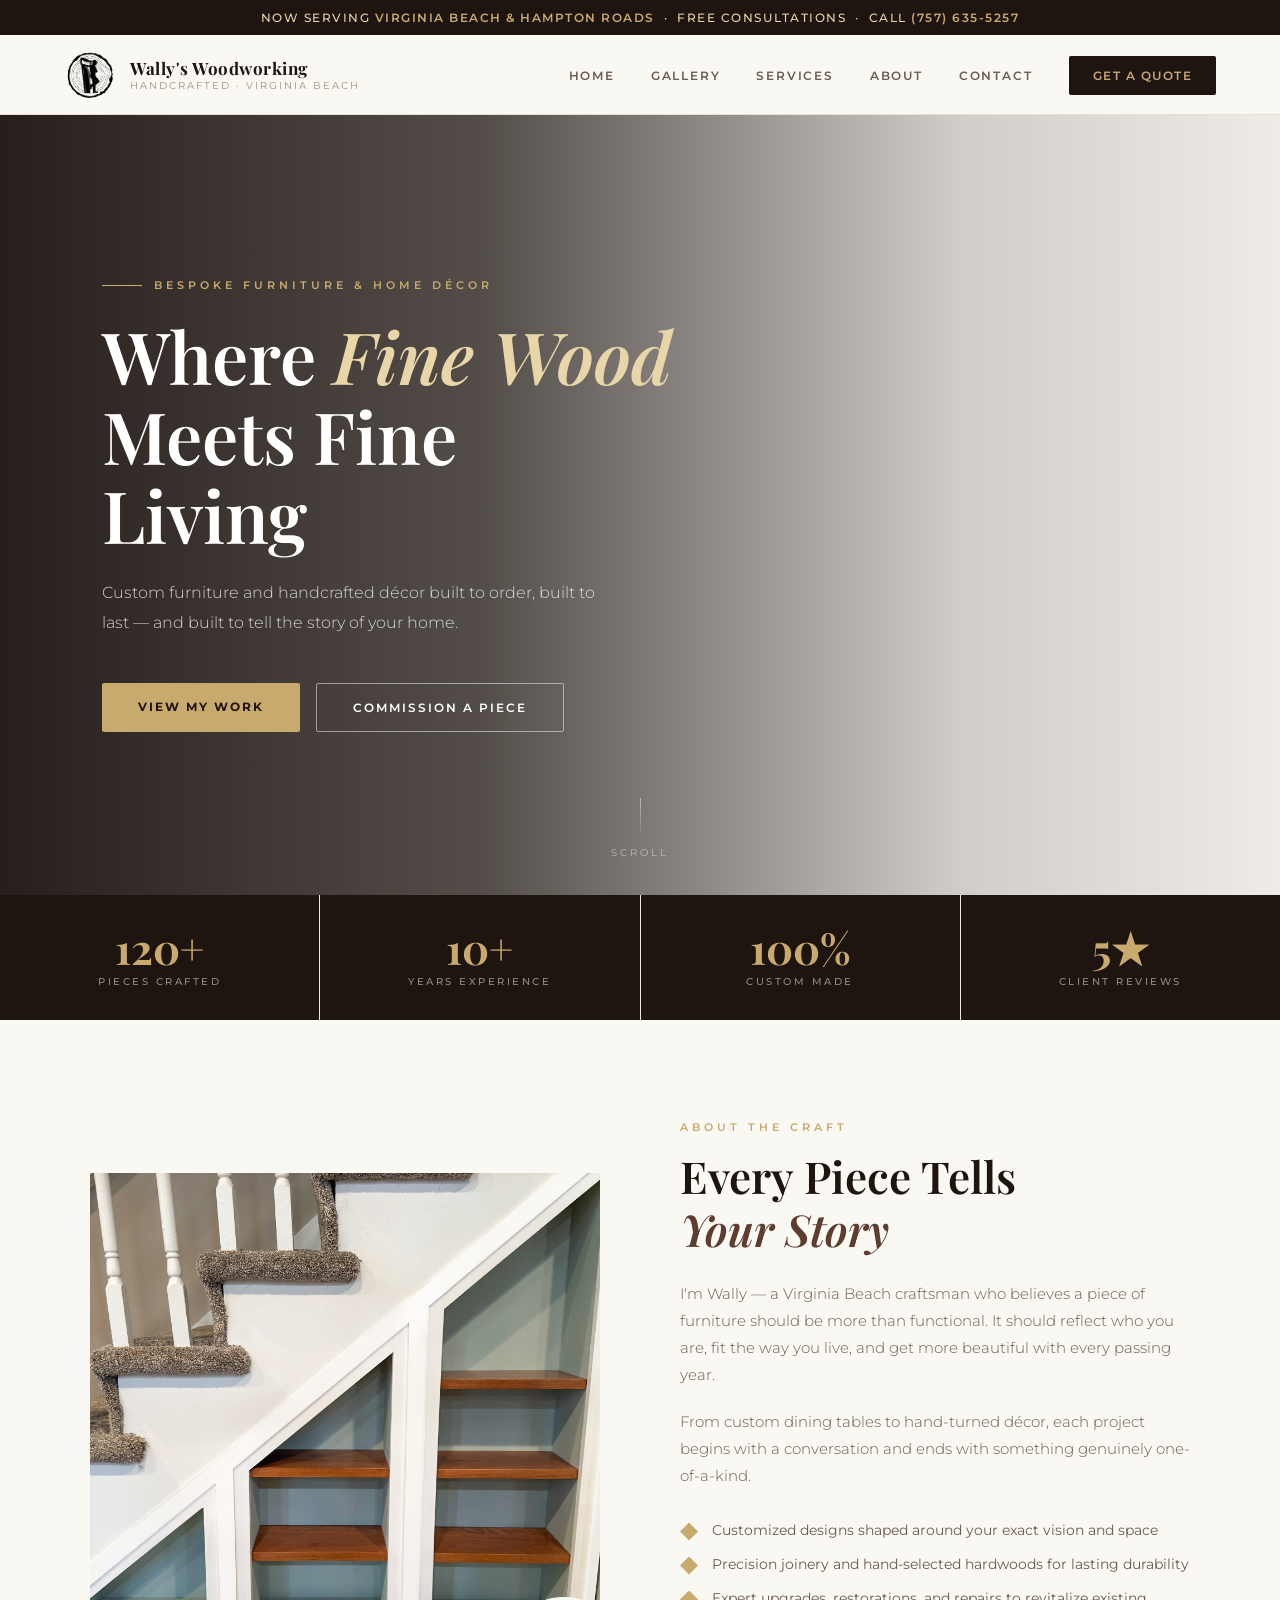
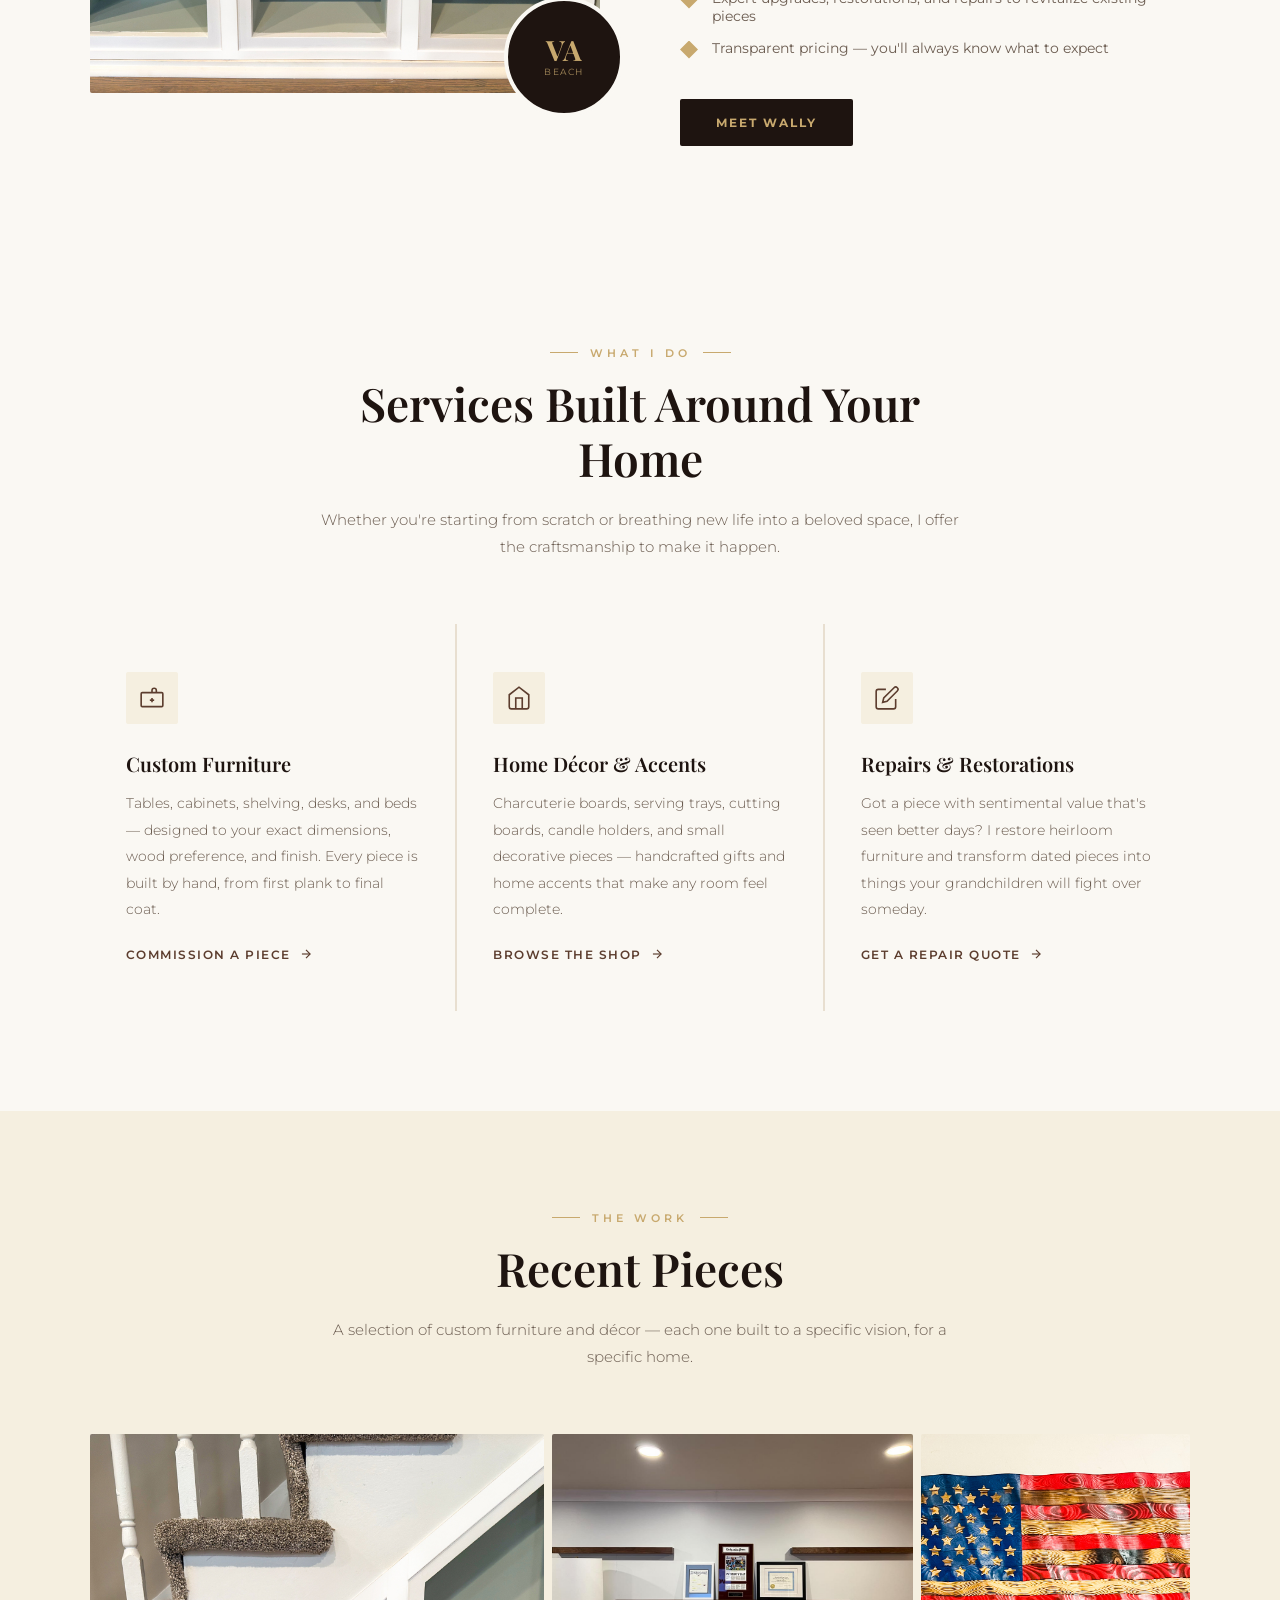
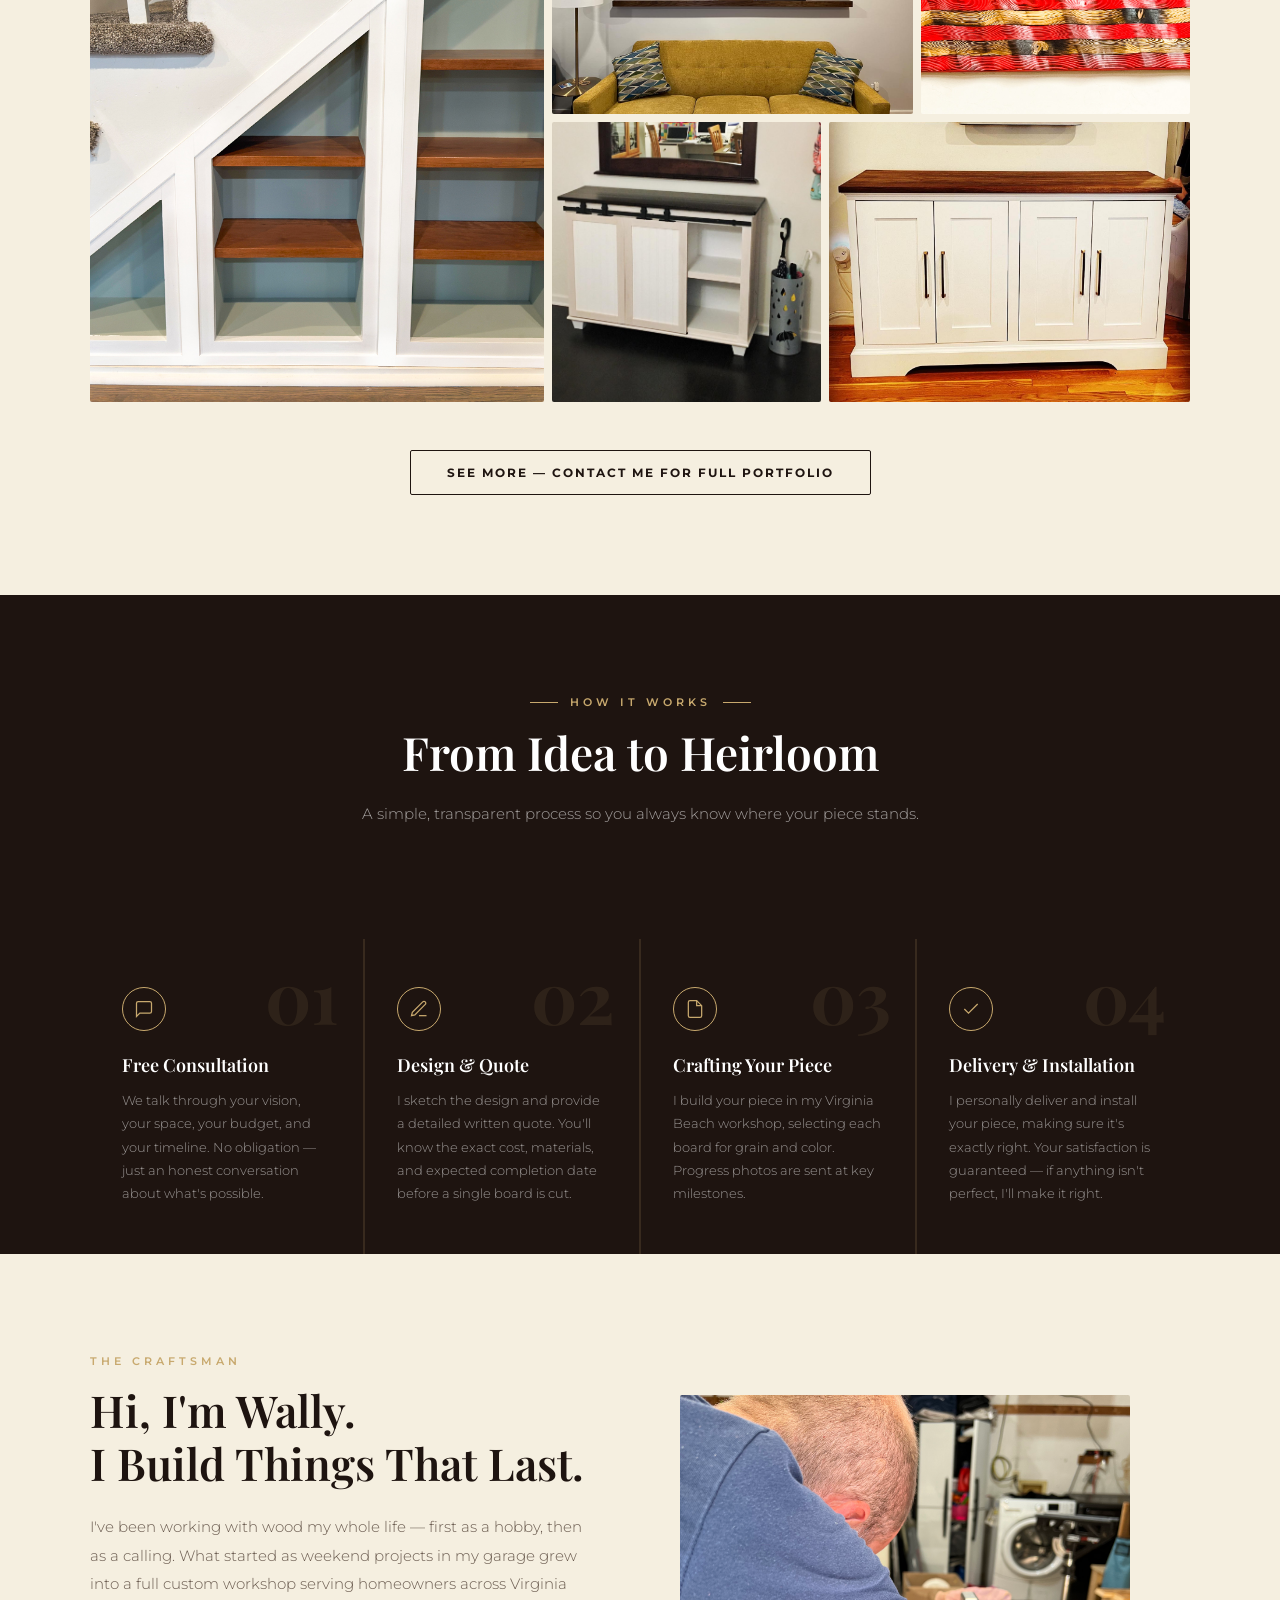
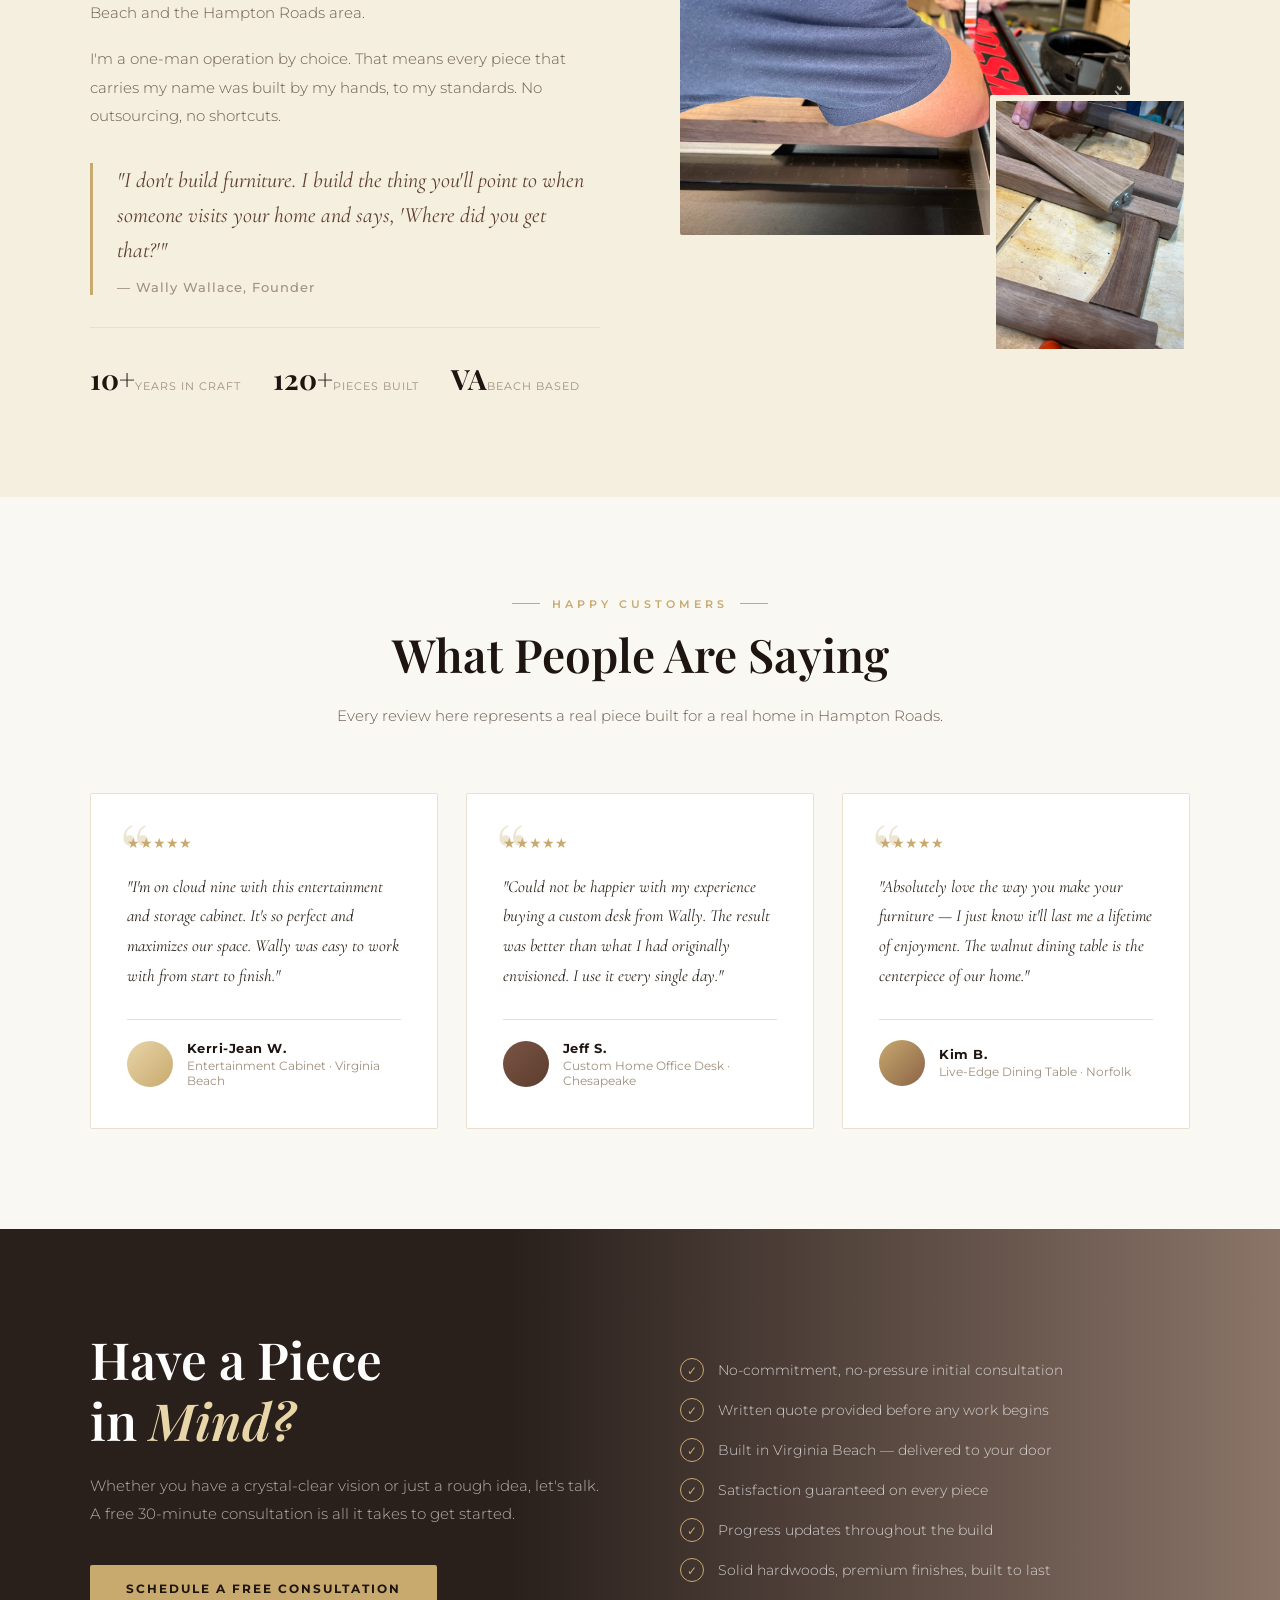
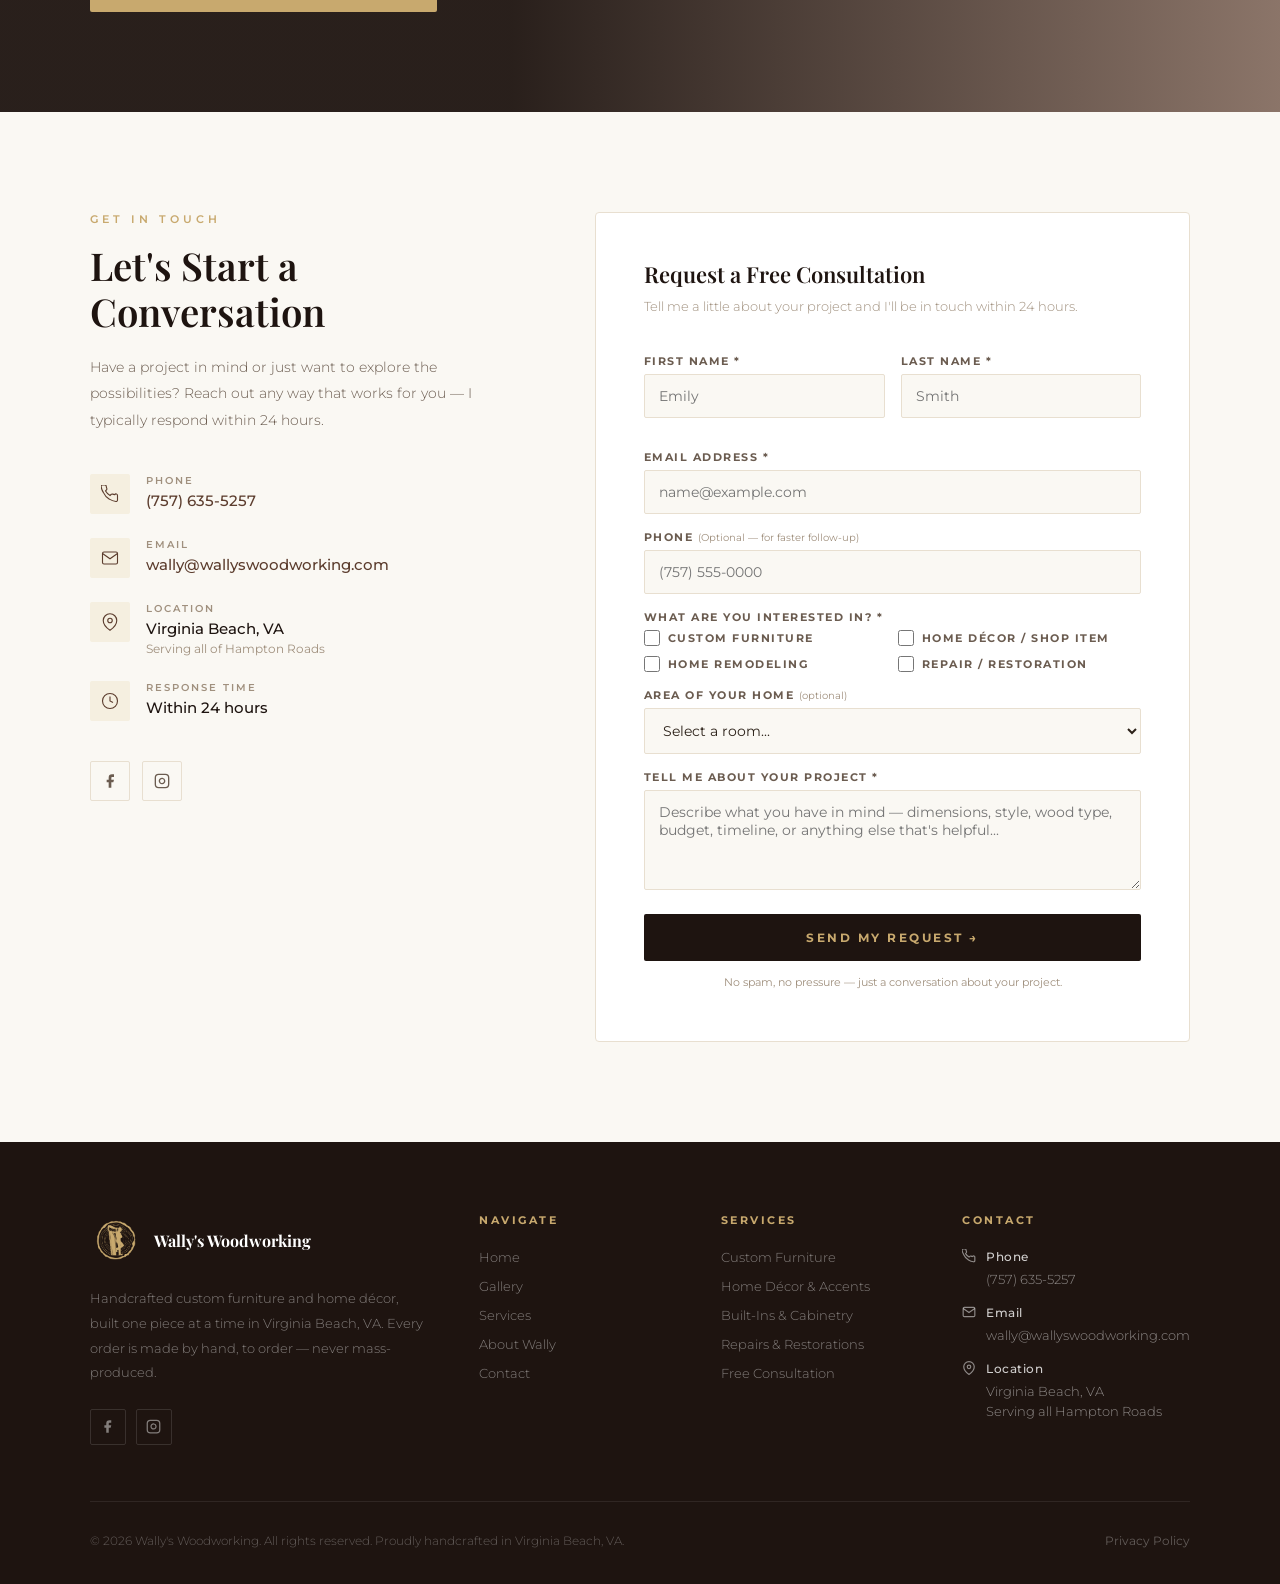
==== commit 0bf8db02: "Add real photos, fix phone number, update homepage links and stats" ====
--- a/index.html
+++ b/index.html
@@ -83,9 +83,9 @@
     <!-- ANNOUNCEMENT BAR -->
     <div class="announce-bar">
       Now serving
-      <a href="#contact">Virginia Beach &amp; Hampton Roads</a> &nbsp;·&nbsp;
+      <a href="contact.html">Virginia Beach &amp; Hampton Roads</a> &nbsp;·&nbsp;
       Free consultations &nbsp;·&nbsp; Call
-      <a href="tel:+17575550182">(757) 635-5257</a>
+      <a href="tel:+17576355257">(757) 635-5257</a>
     </div>
 
     <!-- NAVIGATION -->
@@ -130,7 +130,7 @@
     <!-- HERO -->
     <section class="hero" aria-label="Welcome to Wally's Woodworking">
       <div
-        class="hero-bg hero-bg-fallback"
+        class="hero-bg"
         role="img"
         aria-label="Close-up of handcrafted wood furniture"
       ></div>
@@ -142,8 +142,8 @@
           and built to tell the story of your home.
         </p>
         <div class="hero-actions">
-          <a href="#gallery" class="btn-primary">View My Work</a>
-          <a href="#contact" class="btn-outline">Commission a Piece</a>
+          <a href="gallery.html" class="btn-primary">View My Work</a>
+          <a href="contact.html" class="btn-outline">Commission a Piece</a>
         </div>
       </div>
       <div class="hero-scroll" aria-hidden="true">
@@ -155,11 +155,11 @@
     <!-- STAT BAR -->
     <div class="stat-bar" aria-label="Quick facts about Wally's Woodworking">
       <div class="stat-item">
-        <div class="stat-num">150+</div>
+        <div class="stat-num">120+</div>
         <div class="stat-label">Pieces Crafted</div>
       </div>
       <div class="stat-item">
-        <div class="stat-num">12+</div>
+        <div class="stat-num">10+</div>
         <div class="stat-label">Years Experience</div>
       </div>
       <div class="stat-item">
@@ -177,7 +177,7 @@
       <div class="intro-img-wrap">
         <div class="intro-img-main">
           <img
-            src="https://images.unsplash.com/photo-1555041469-a586c61ea9bc?w=900&q=80"
+            src="images/gallery/furniture-01.jpg"
             alt="Custom floating shelf with walnut finish installed in a living room"
             loading="lazy"
           />
@@ -211,7 +211,7 @@
           </li>
           <li>Transparent pricing — you'll always know what to expect</li>
         </ul>
-        <a href="#about" class="btn-dark">Meet Wally</a>
+        <a href="about.html" class="btn-dark">Meet Wally</a>
       </div>
     </div>
 
@@ -241,7 +241,7 @@
             dimensions, wood preference, and finish. Every piece is built by
             hand, from first plank to final coat.
           </p>
-          <a href="#contact" class="service-link"
+          <a href="contact.html" class="service-link"
             >Commission a piece
             <svg
               width="14"
@@ -269,7 +269,7 @@
             and small decorative pieces — handcrafted gifts and home accents
             that make any room feel complete.
           </p>
-          <a href="#gallery" class="service-link"
+          <a href="gallery.html" class="service-link"
             >Browse the shop
             <svg
               width="14"
@@ -297,7 +297,7 @@
             restore heirloom furniture and transform dated pieces into things
             your grandchildren will fight over someday.
           </p>
-          <a href="#contact" class="service-link"
+          <a href="contact.html" class="service-link"
             >Get a repair quote
             <svg
               width="14"
@@ -328,7 +328,7 @@
       <div class="gallery-grid">
         <div class="gal-item gal-1">
           <img
-            src="https://images.unsplash.com/photo-1555041469-a586c61ea9bc?w=800&q=75"
+            src="images/gallery/furniture-01.jpg"
             alt="Custom white entertainment cabinet with open shelving"
             loading="lazy"
           />
@@ -341,7 +341,7 @@
         </div>
         <div class="gal-item gal-2">
           <img
-            src="https://images.unsplash.com/photo-1616486338812-3dadae4b4ace?w=800&q=75"
+            src="images/gallery/furniture-02.jpg"
             alt="Floating walnut shelf in a styled living room"
             loading="lazy"
           />
@@ -354,7 +354,7 @@
         </div>
         <div class="gal-item gal-3">
           <img
-            src="https://images.unsplash.com/photo-1532372576444-dda954194ad0?w=600&q=75"
+            src="images/gallery/decor-01.jpg"
             alt="Live-edge black walnut serving board"
             loading="lazy"
           />
@@ -367,7 +367,7 @@
         </div>
         <div class="gal-item gal-4">
           <img
-            src="https://images.unsplash.com/photo-1558618666-fcd25c85cd64?w=600&q=75"
+            src="images/gallery/furniture-03.jpg"
             alt="Mid-century side table with hairpin legs"
             loading="lazy"
           />
@@ -380,7 +380,7 @@
         </div>
         <div class="gal-item gal-5">
           <img
-            src="https://images.unsplash.com/photo-1507652313519-d4e9174996dd?w=800&q=75"
+            src="images/gallery/furniture-04.jpg"
             alt="White mudroom storage bench with cubbies"
             loading="lazy"
           />
@@ -506,10 +506,10 @@
         </div>
         <div class="about-credentials">
           <div class="credential">
-            <span class="val">12+</span><span class="lbl">Years in craft</span>
+            <span class="val">10+</span><span class="lbl">Years in craft</span>
           </div>
           <div class="credential">
-            <span class="val">150+</span><span class="lbl">Pieces built</span>
+            <span class="val">120+</span><span class="lbl">Pieces built</span>
           </div>
           <div class="credential">
             <span class="val">VA</span><span class="lbl">Beach based</span>
@@ -519,14 +519,14 @@
       <div class="about-img-stack">
         <div class="about-img-main">
           <img
-            src="https://images.unsplash.com/photo-1581539250439-c96689b516dd?w=900&q=80"
+            src="images/about/wally-portrait.jpg"
             alt="Wally working in his Virginia Beach woodworking workshop"
             loading="lazy"
           />
         </div>
         <div class="about-img-secondary">
           <img
-            src="https://images.unsplash.com/photo-1533090481720-856c6e3c1fdc?w=400&q=75"
+            src="images/about/joinery-detail.jpg"
             alt="Close-up detail of hand-cut wood joinery"
             loading="lazy"
           />
@@ -616,7 +616,7 @@
           Whether you have a crystal-clear vision or just a rough idea, let's
           talk. A free 30-minute consultation is all it takes to get started.
         </p>
-        <a href="#contact" class="btn-primary">Schedule a Free Consultation</a>
+        <a href="contact.html" class="btn-primary">Schedule a Free Consultation</a>
       </div>
       <ul class="commission-features" aria-label="What you get">
         <li>
@@ -668,7 +668,7 @@
             <div class="contact-detail-text">
               <div class="lbl">Phone</div>
               <div class="val">
-                <a href="tel:+17575550182">(757) 635-5257</a>
+                <a href="tel:+17576355257">(757) 635-5257</a>
               </div>
             </div>
           </div>
@@ -1038,7 +1038,7 @@
               /></svg
             ><span
               ><strong>Phone</strong
-              ><a href="tel:+17575550182">(757) 635-5257</a></span
+              ><a href="tel:+17576355257">(757) 635-5257</a></span
             >
           </p>
           <p>
--- a/css/styles.css
+++ b/css/styles.css
@@ -102,7 +102,7 @@
   position: absolute;
   inset: 0;
   background:
-    linear-gradient(135deg, rgba(30,20,16,0.85) 0%, rgba(92,61,46,0.45) 55%, rgba(30,20,16,0.65) 100%),
+    linear-gradient(to right, rgba(20,12,8,0.92) 0%, rgba(20,12,8,0.72) 38%, rgba(20,12,8,0.18) 75%, rgba(20,12,8,0.05) 100%),
     url('../images/hero/hero-bg.jpg') center/cover no-repeat;
 }
 
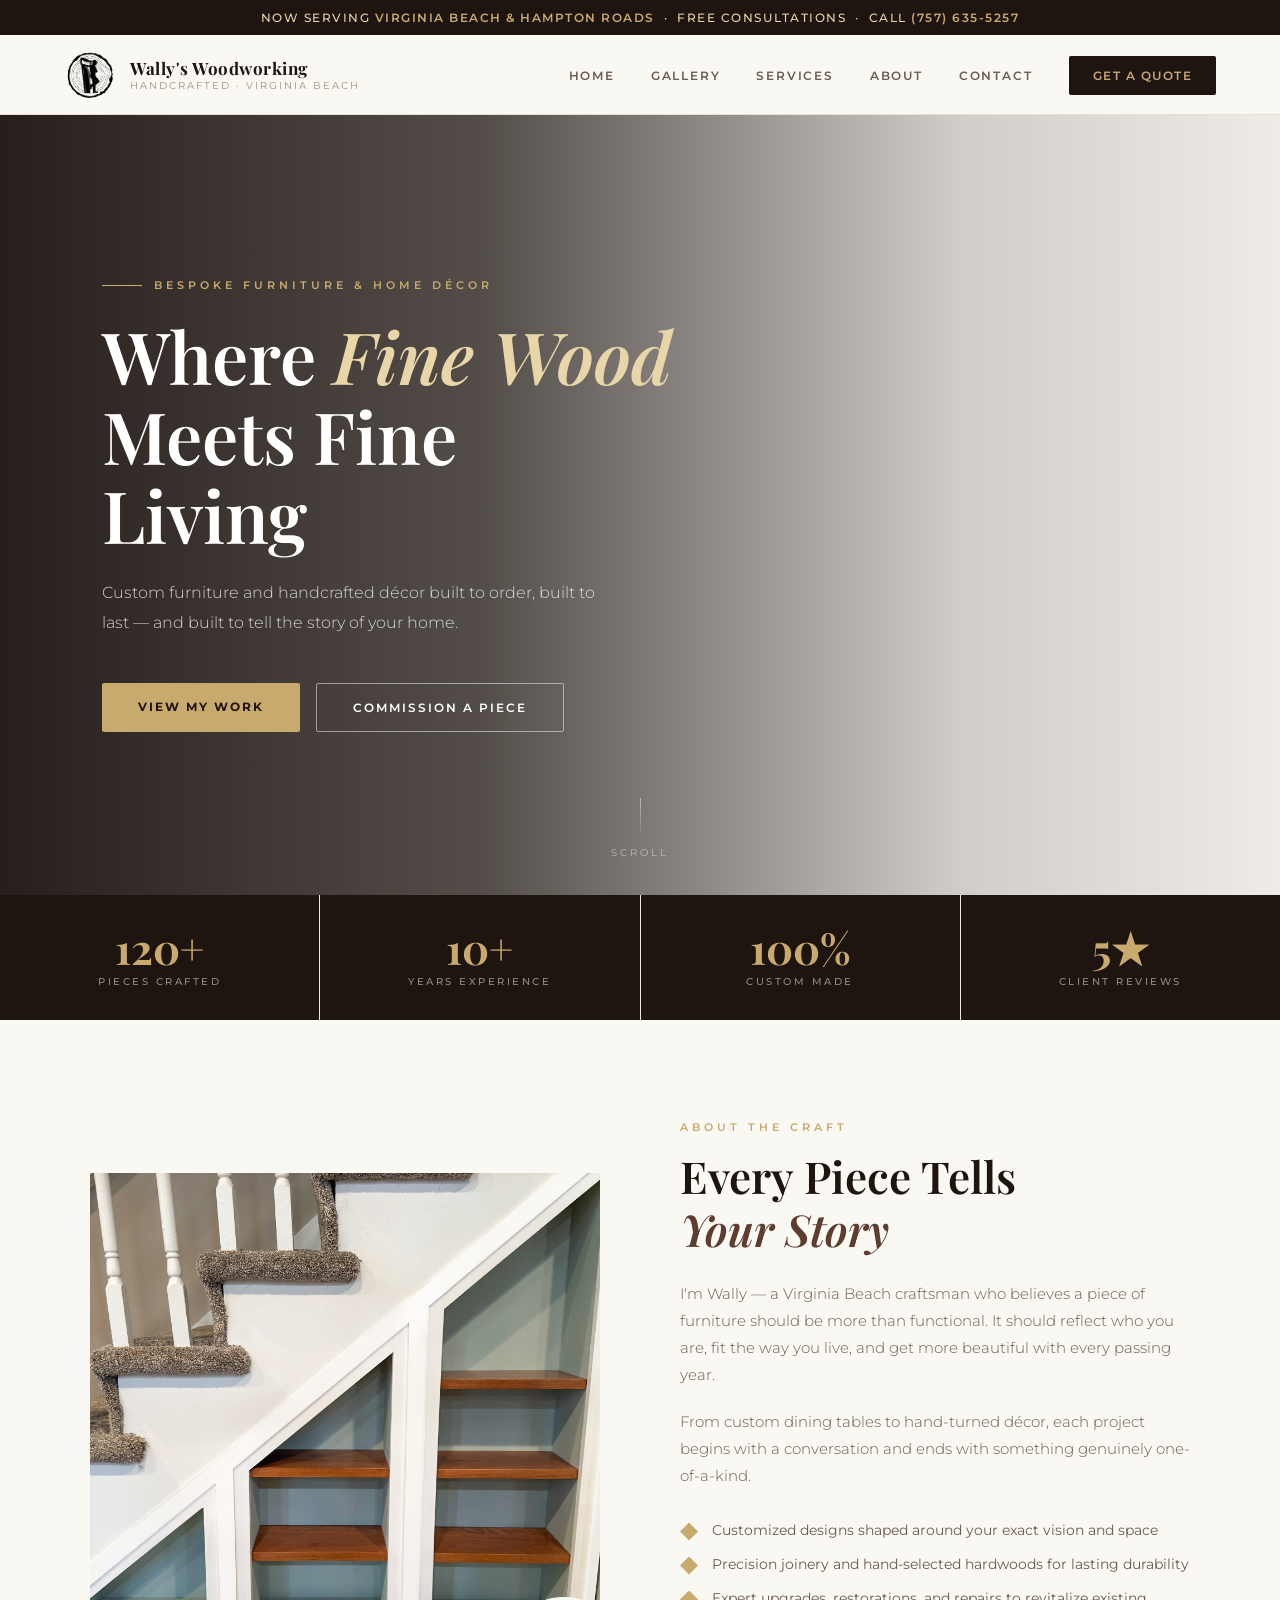
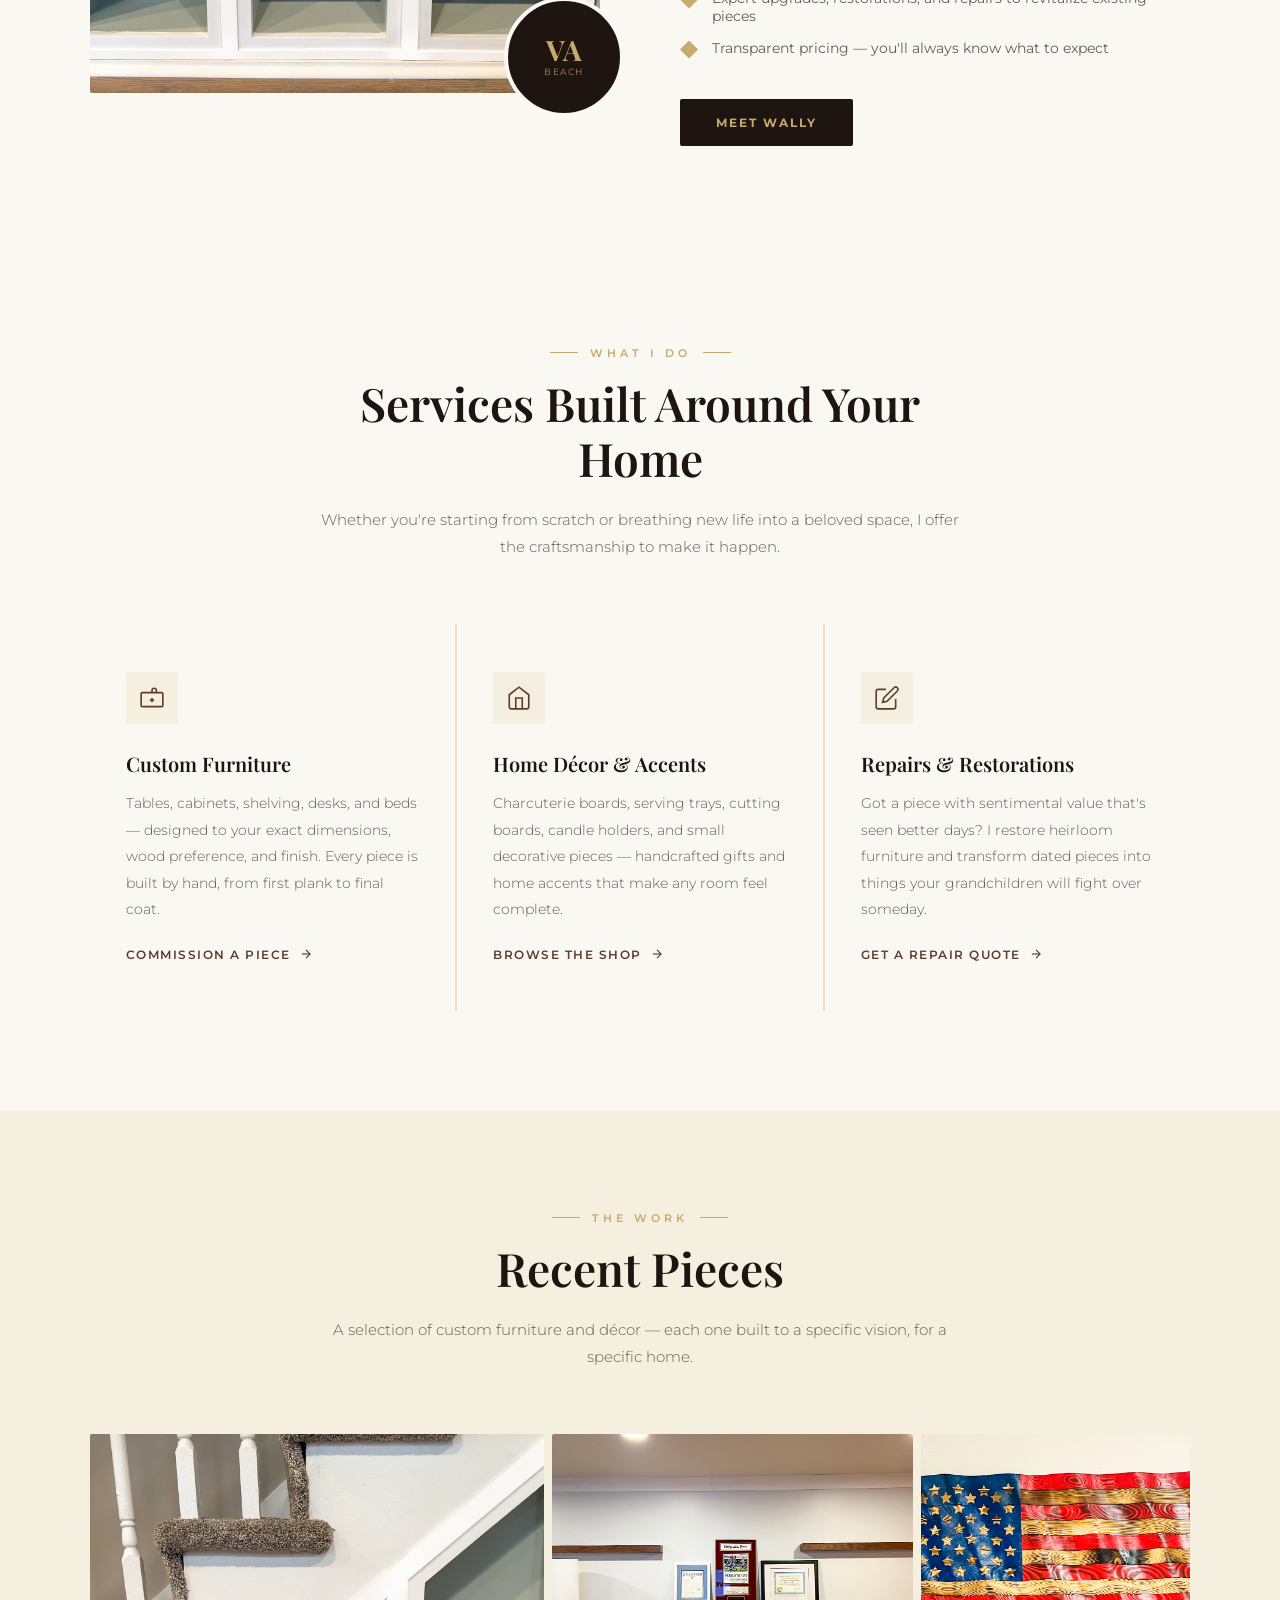
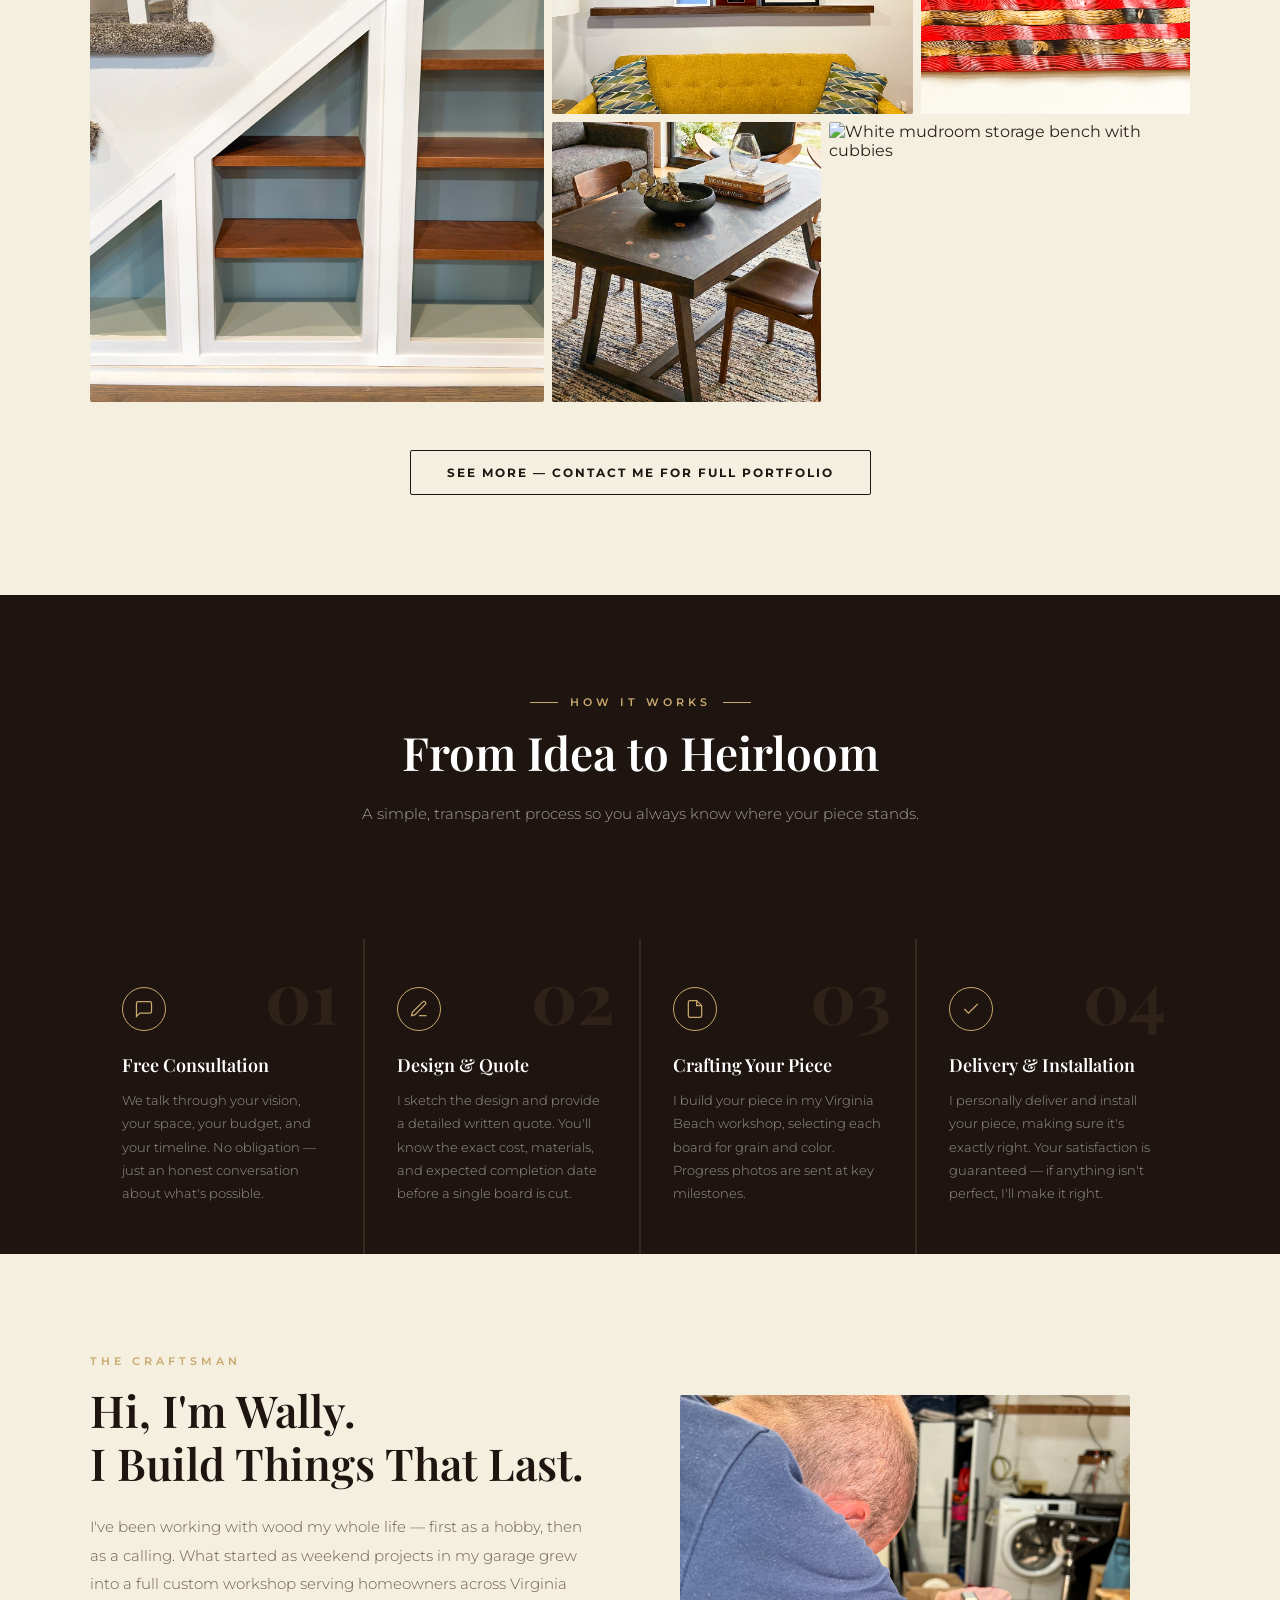
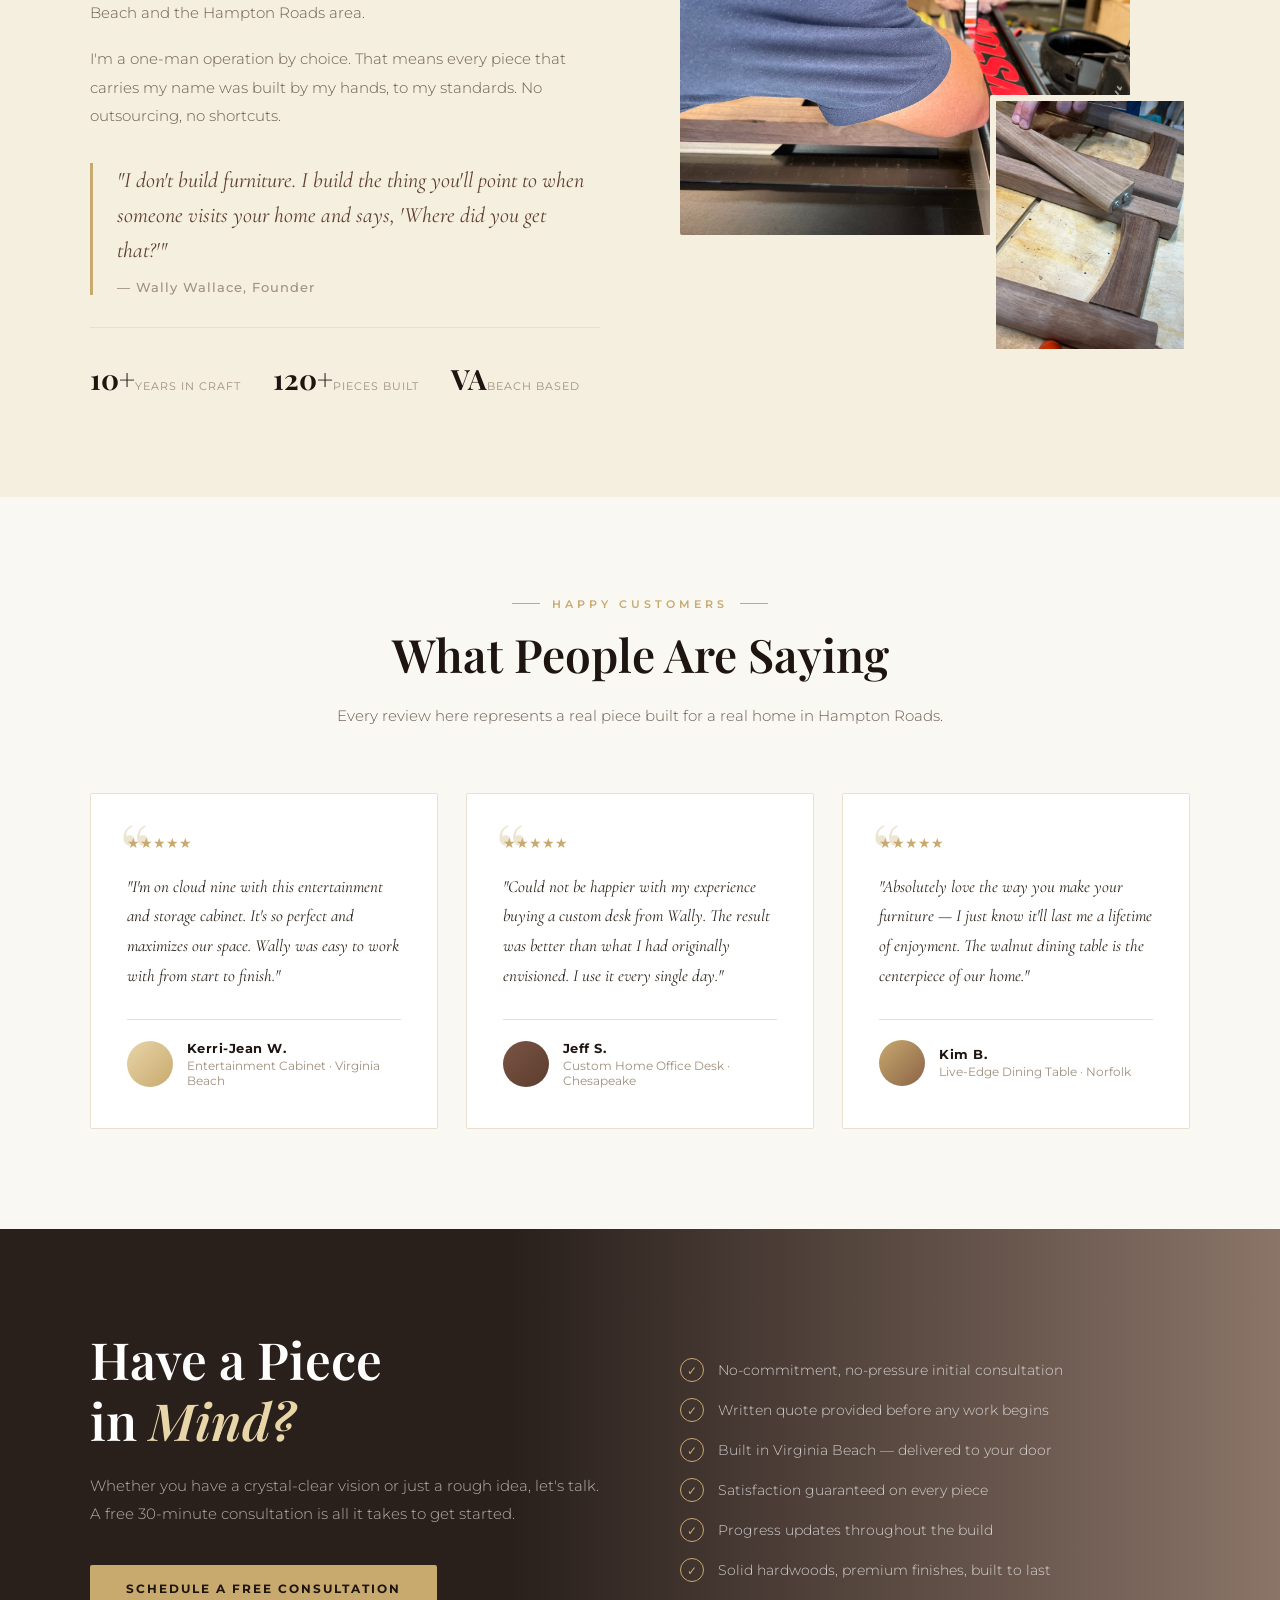
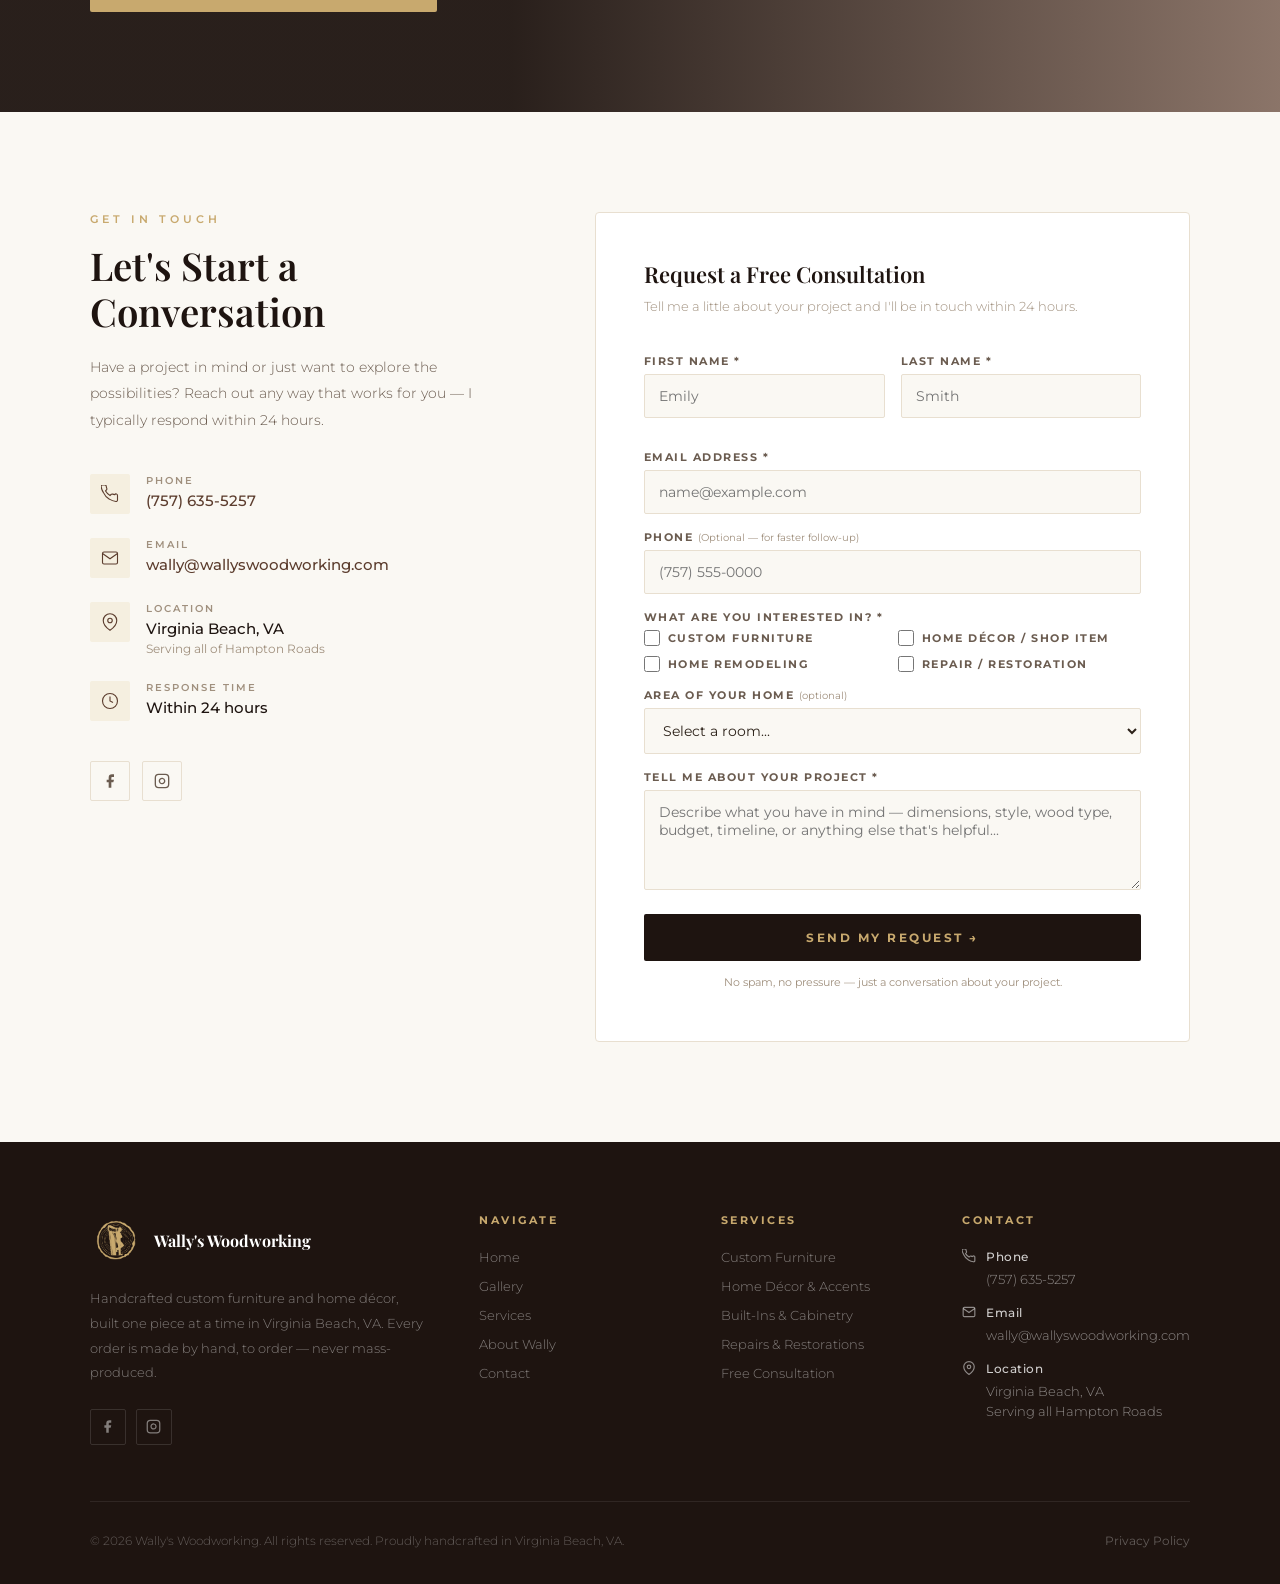
==== commit cea7e8dc: "Add new gallery photos" ====
--- a/index.html
+++ b/index.html
@@ -380,7 +380,7 @@
         </div>
         <div class="gal-item gal-5">
           <img
-            src="images/gallery/furniture-04.jpg"
+            src="images/gallery/furniture-07.jpg"
             alt="White mudroom storage bench with cubbies"
             loading="lazy"
           />
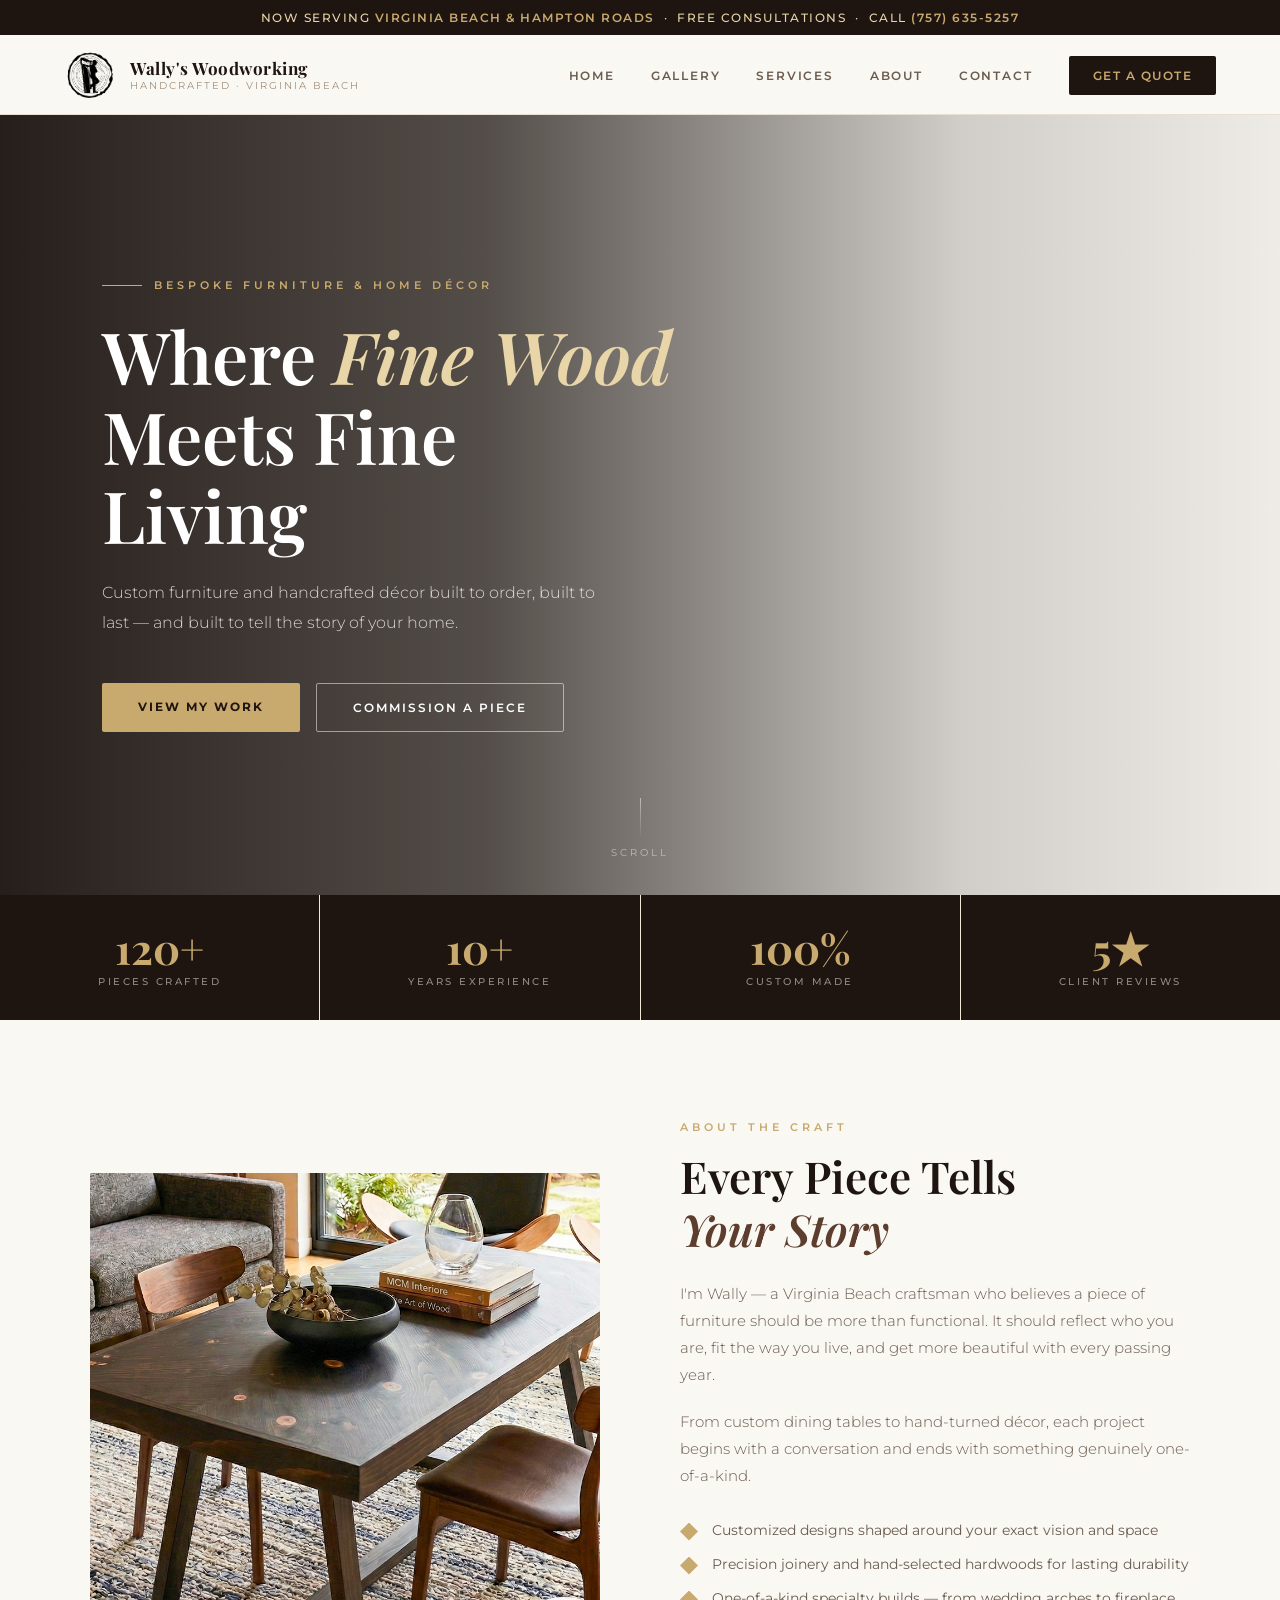
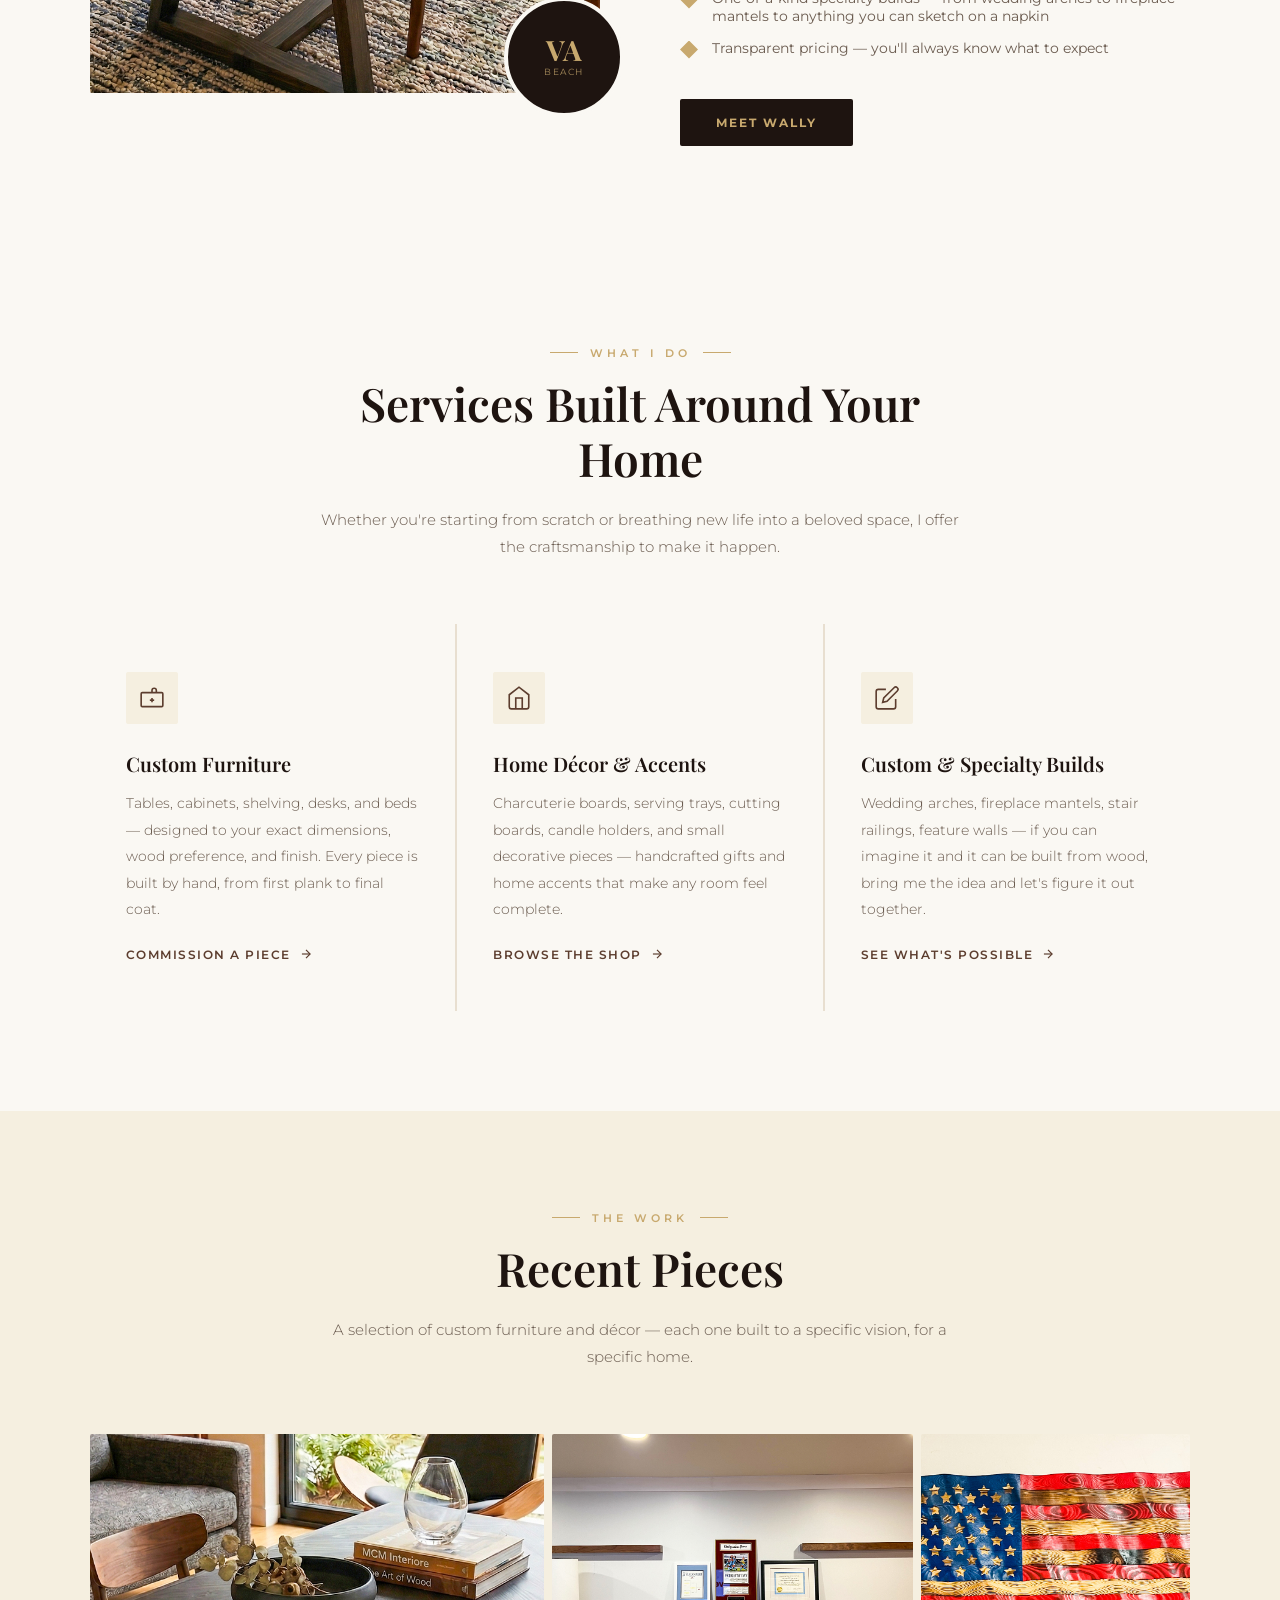
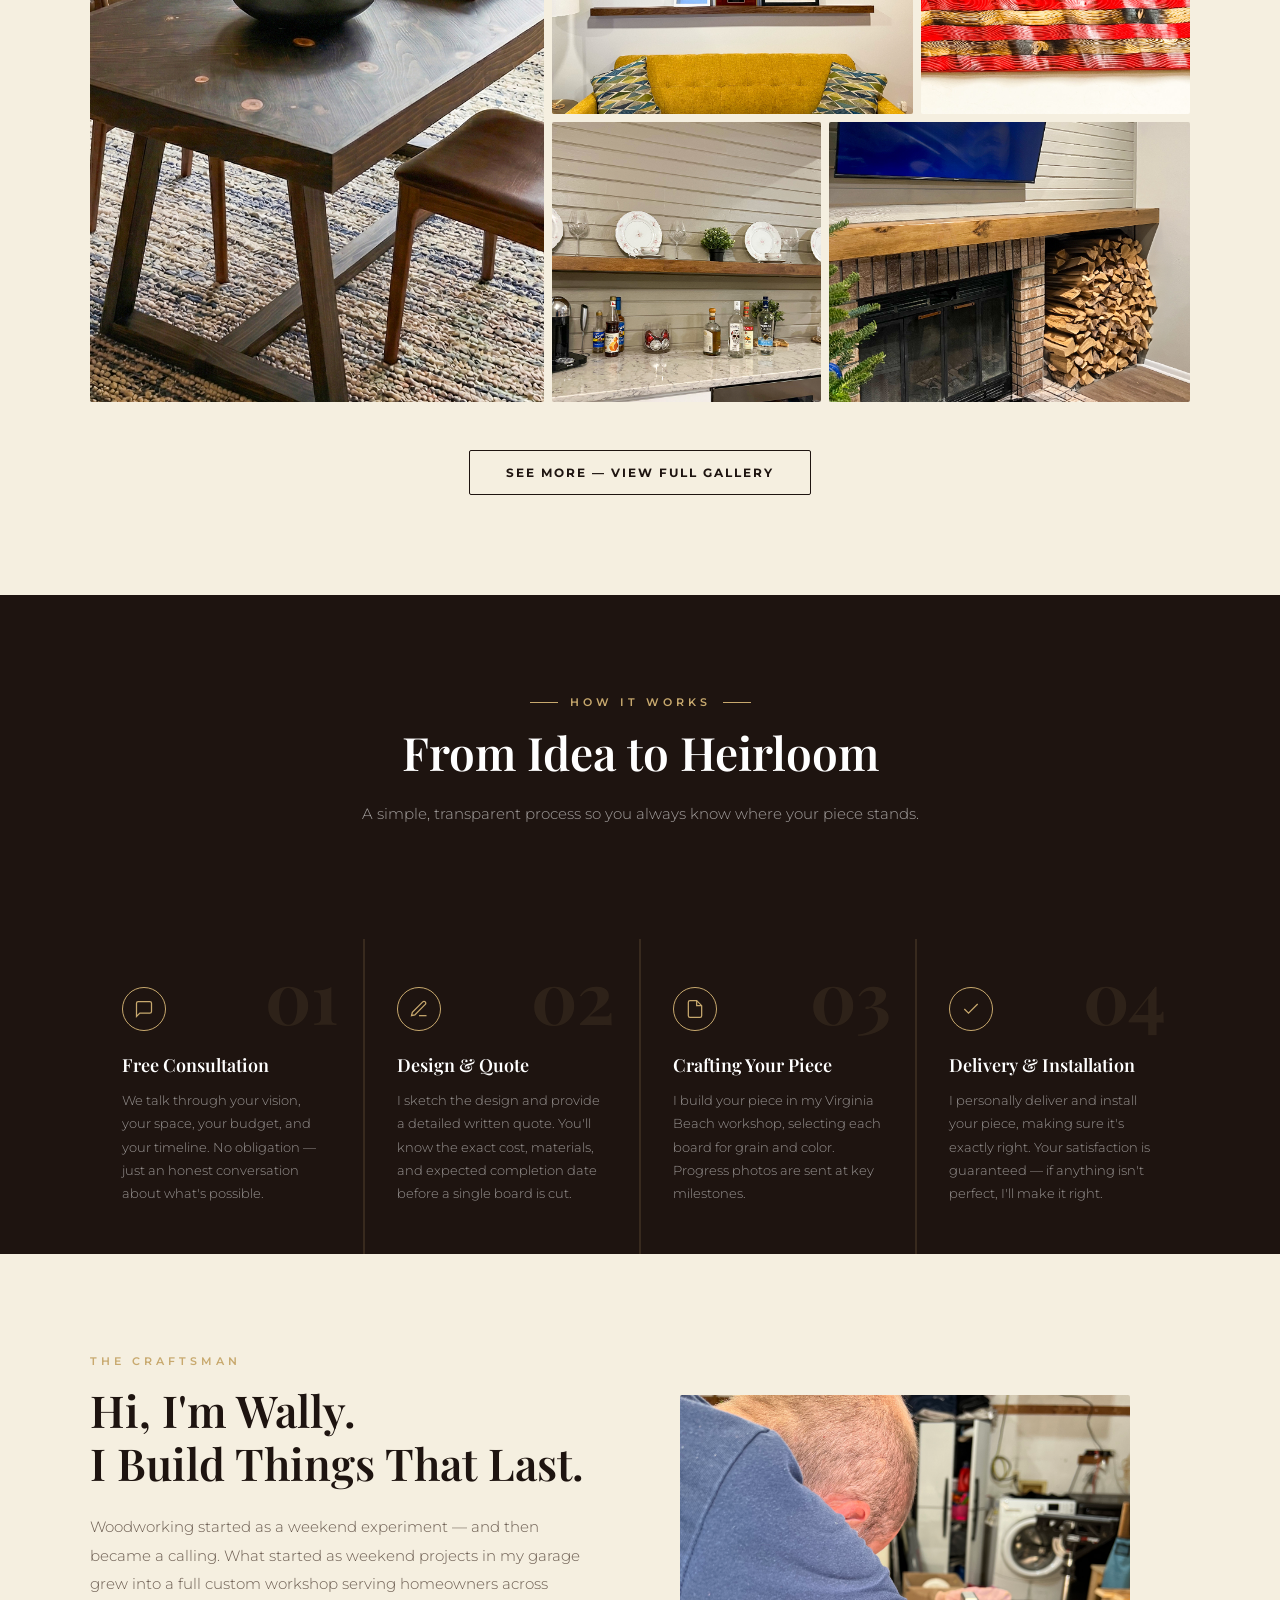
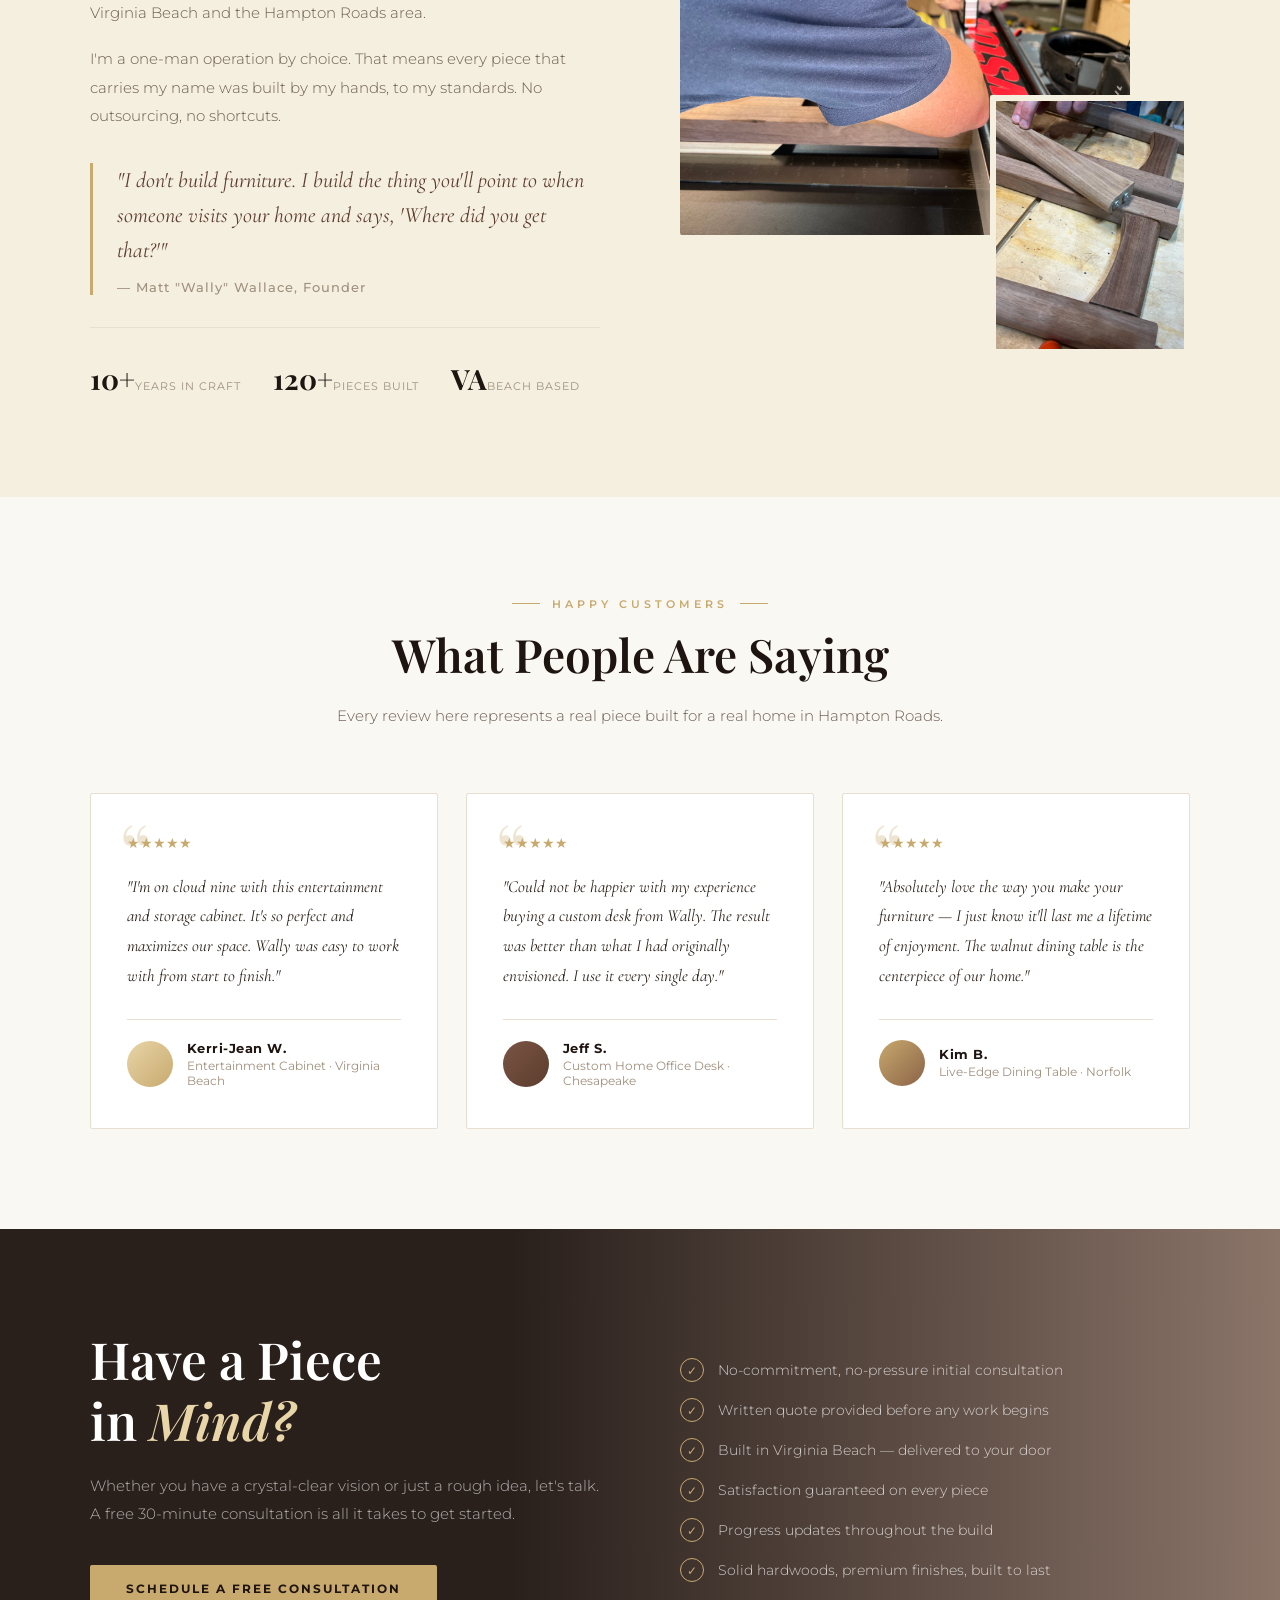
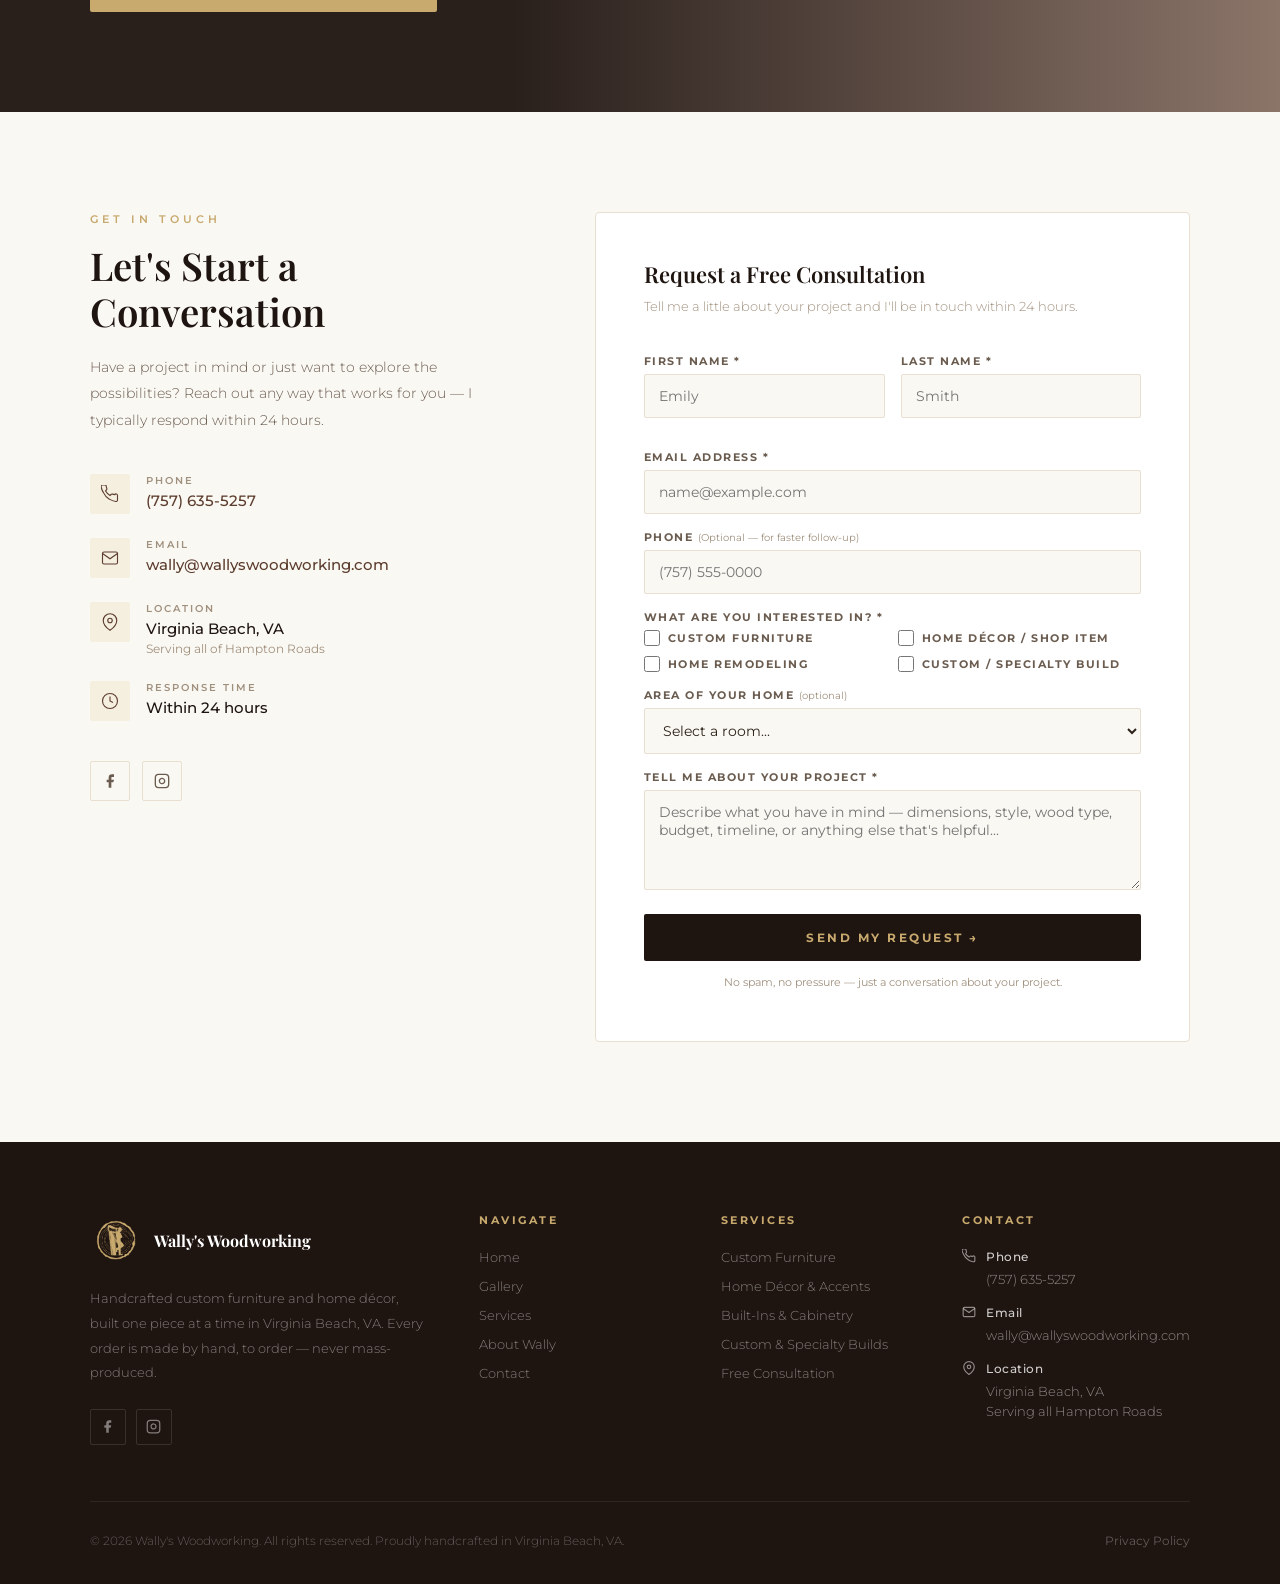
==== commit 0e0fcb9e: "Update gallery labels" ====
--- a/index.html
+++ b/index.html
@@ -16,7 +16,7 @@
       name="keywords"
       content="custom furniture Virginia Beach, bespoke woodworking Hampton Roads, handcrafted furniture, custom cabinets, wood décor, furniture maker Virginia"
     />
-    <meta name="author" content="Wally Wallace" />
+    <meta name="author" content="Matt Wallace" />
     <link rel="canonical" href="https://www.wallyswoodworking.com/" />
 
     <!-- Open Graph (Facebook / LinkedIn sharing) -->
@@ -83,8 +83,8 @@
     <!-- ANNOUNCEMENT BAR -->
     <div class="announce-bar">
       Now serving
-      <a href="contact.html">Virginia Beach &amp; Hampton Roads</a> &nbsp;·&nbsp;
-      Free consultations &nbsp;·&nbsp; Call
+      <a href="contact.html">Virginia Beach &amp; Hampton Roads</a>
+      &nbsp;·&nbsp; Free consultations &nbsp;·&nbsp; Call
       <a href="tel:+17576355257">(757) 635-5257</a>
     </div>
 
@@ -206,8 +206,8 @@
             Precision joinery and hand-selected hardwoods for lasting durability
           </li>
           <li>
-            Expert upgrades, restorations, and repairs to revitalize existing
-            pieces
+            One-of-a-kind specialty builds — from wedding arches to fireplace
+            mantels to anything you can sketch on a napkin
           </li>
           <li>Transparent pricing — you'll always know what to expect</li>
         </ul>
@@ -291,14 +291,14 @@
               <path d="M18.5 2.5a2.121 2.121 0 013 3L12 15l-4 1 1-4 9.5-9.5z" />
             </svg>
           </div>
-          <h3>Repairs &amp; Restorations</h3>
-          <p>
-            Got a piece with sentimental value that's seen better days? I
-            restore heirloom furniture and transform dated pieces into things
-            your grandchildren will fight over someday.
-          </p>
-          <a href="contact.html" class="service-link"
-            >Get a repair quote
+          <h3>Custom &amp; Specialty Builds</h3>
+          <p>
+            Wedding arches, fireplace mantels, stair railings, feature walls —
+            if you can imagine it and it can be built from wood, bring me the
+            idea and let's figure it out together.
+          </p>
+          <a href="services.html#specialty" class="service-link"
+            >See what's possible
             <svg
               width="14"
               height="14"
@@ -329,74 +329,72 @@
         <div class="gal-item gal-1">
           <img
             src="images/gallery/furniture-01.jpg"
-            alt="Custom white entertainment cabinet with open shelving"
+            alt="Custom under-stair built-in shelves"
             loading="lazy"
           />
           <div class="gal-item-overlay">
             <div>
-              <div class="gal-item-label">Entertainment Cabinet</div>
-              <div class="gal-item-sub">White oak · Custom dimensions</div>
+              <div class="gal-item-label">Custom Under-Stair Built-In Shelves</div>
+              <div class="gal-item-sub">Painted poplar &amp; pine · Built-in storage · Virginia Beach</div>
             </div>
           </div>
         </div>
         <div class="gal-item gal-2">
           <img
             src="images/gallery/furniture-02.jpg"
-            alt="Floating walnut shelf in a styled living room"
+            alt="Floating walnut wall display ledges"
             loading="lazy"
           />
           <div class="gal-item-overlay">
             <div>
-              <div class="gal-item-label">Floating Shelf System</div>
-              <div class="gal-item-sub">Walnut · 72" span</div>
+              <div class="gal-item-label">Floating Walnut Wall Display Ledges</div>
+              <div class="gal-item-sub">Black walnut · Gallery wall shelving · Virginia Beach</div>
             </div>
           </div>
         </div>
         <div class="gal-item gal-3">
           <img
             src="images/gallery/decor-01.jpg"
-            alt="Live-edge black walnut serving board"
+            alt="Hand-painted wood American flag wall art"
             loading="lazy"
           />
           <div class="gal-item-overlay">
             <div>
-              <div class="gal-item-label">Live-Edge Serving Board</div>
-              <div class="gal-item-sub">Black walnut</div>
+              <div class="gal-item-label">Hand-Painted Wood American Flag Wall Art</div>
+              <div class="gal-item-sub">Carved &amp; painted pine · 3D relief · Virginia Beach</div>
             </div>
           </div>
         </div>
         <div class="gal-item gal-4">
           <img
             src="images/gallery/furniture-03.jpg"
-            alt="Mid-century side table with hairpin legs"
+            alt="Mid-century modern dining table"
             loading="lazy"
           />
           <div class="gal-item-overlay">
             <div>
-              <div class="gal-item-label">Mid-Century Side Table</div>
-              <div class="gal-item-sub">Cherry &amp; steel hairpin legs</div>
+              <div class="gal-item-label">Mid-Century Modern Dining Table</div>
+              <div class="gal-item-sub">Dark walnut · Angled trestle base · Virginia Beach</div>
             </div>
           </div>
         </div>
         <div class="gal-item gal-5">
           <img
-            src="images/gallery/furniture-07.jpg"
-            alt="White mudroom storage bench with cubbies"
+            src="images/gallery/furniture-04.jpg"
+            alt="Custom floating kitchen bar shelf"
             loading="lazy"
           />
           <div class="gal-item-overlay">
             <div>
-              <div class="gal-item-label">Mudroom Storage Bench</div>
-              <div class="gal-item-sub">Painted MDF + pine</div>
+              <div class="gal-item-label">Custom Floating Kitchen Bar Shelf</div>
+              <div class="gal-item-sub">Live-edge walnut · Wall-mounted · Virginia Beach</div>
             </div>
           </div>
         </div>
       </div>
       <div class="gallery-footer">
-        <a
-          href="mailto:wally@wallyswoodworking.com?subject=Gallery%20Inquiry"
-          class="btn-outline-dark"
-          >See More — Contact Me for Full Portfolio</a
+        <a href="gallery.html" class="btn-outline-dark"
+          >See More — View Full Gallery</a
         >
       </div>
     </section>
@@ -487,8 +485,8 @@
         <div class="eyebrow">The Craftsman</div>
         <h2>Hi, I'm Wally.<br />I Build Things That Last.</h2>
         <p>
-          I've been working with wood my whole life — first as a hobby, then as
-          a calling. What started as weekend projects in my garage grew into a
+          Woodworking started as a weekend experiment — and then became a
+          calling. What started as weekend projects in my garage grew into a
           full custom workshop serving homeowners across Virginia Beach and the
           Hampton Roads area.
         </p>
@@ -502,7 +500,7 @@
             "I don't build furniture. I build the thing you'll point to when
             someone visits your home and says, 'Where did you get that?'"
           </blockquote>
-          <div class="about-sig">— Wally Wallace, Founder</div>
+          <div class="about-sig">— Matt "Wally" Wallace, Founder</div>
         </div>
         <div class="about-credentials">
           <div class="credential">
@@ -616,7 +614,9 @@
           Whether you have a crystal-clear vision or just a rough idea, let's
           talk. A free 30-minute consultation is all it takes to get started.
         </p>
-        <a href="contact.html" class="btn-primary">Schedule a Free Consultation</a>
+        <a href="contact.html" class="btn-primary"
+          >Schedule a Free Consultation</a
+        >
       </div>
       <ul class="commission-features" aria-label="What you get">
         <li>
@@ -870,9 +870,9 @@
                 ><input
                   type="checkbox"
                   name="service[]"
-                  value="Repair Restoration"
+                  value="Custom Specialty Build"
                 />
-                Repair / Restoration</label
+                Custom / Specialty Build</label
               >
             </div>
           </div>
@@ -1015,7 +1015,9 @@
               >
             </li>
             <li>
-              <a href="services.html#repairs">Repairs &amp; Restorations</a>
+              <a href="services.html#specialty"
+                >Custom &amp; Specialty Builds</a
+              >
             </li>
             <li><a href="contact.html">Free Consultation</a></li>
           </ul>
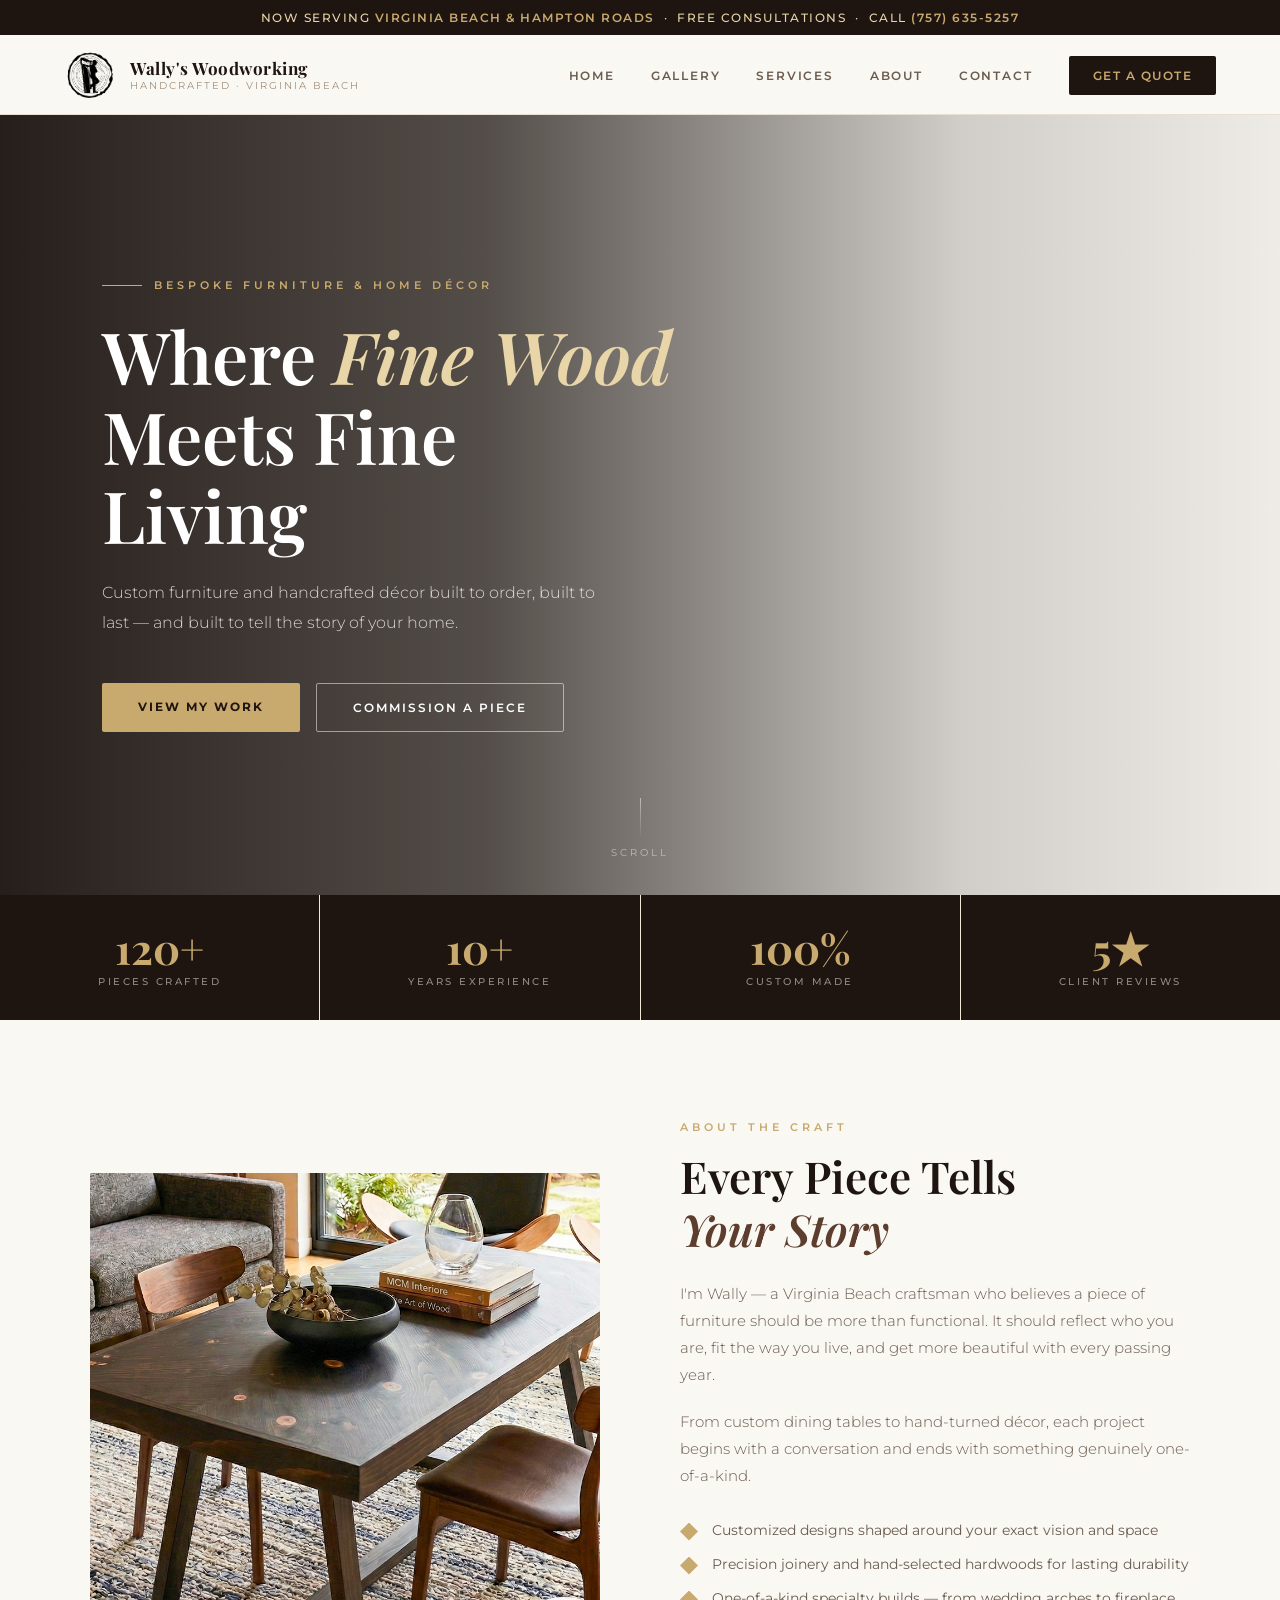
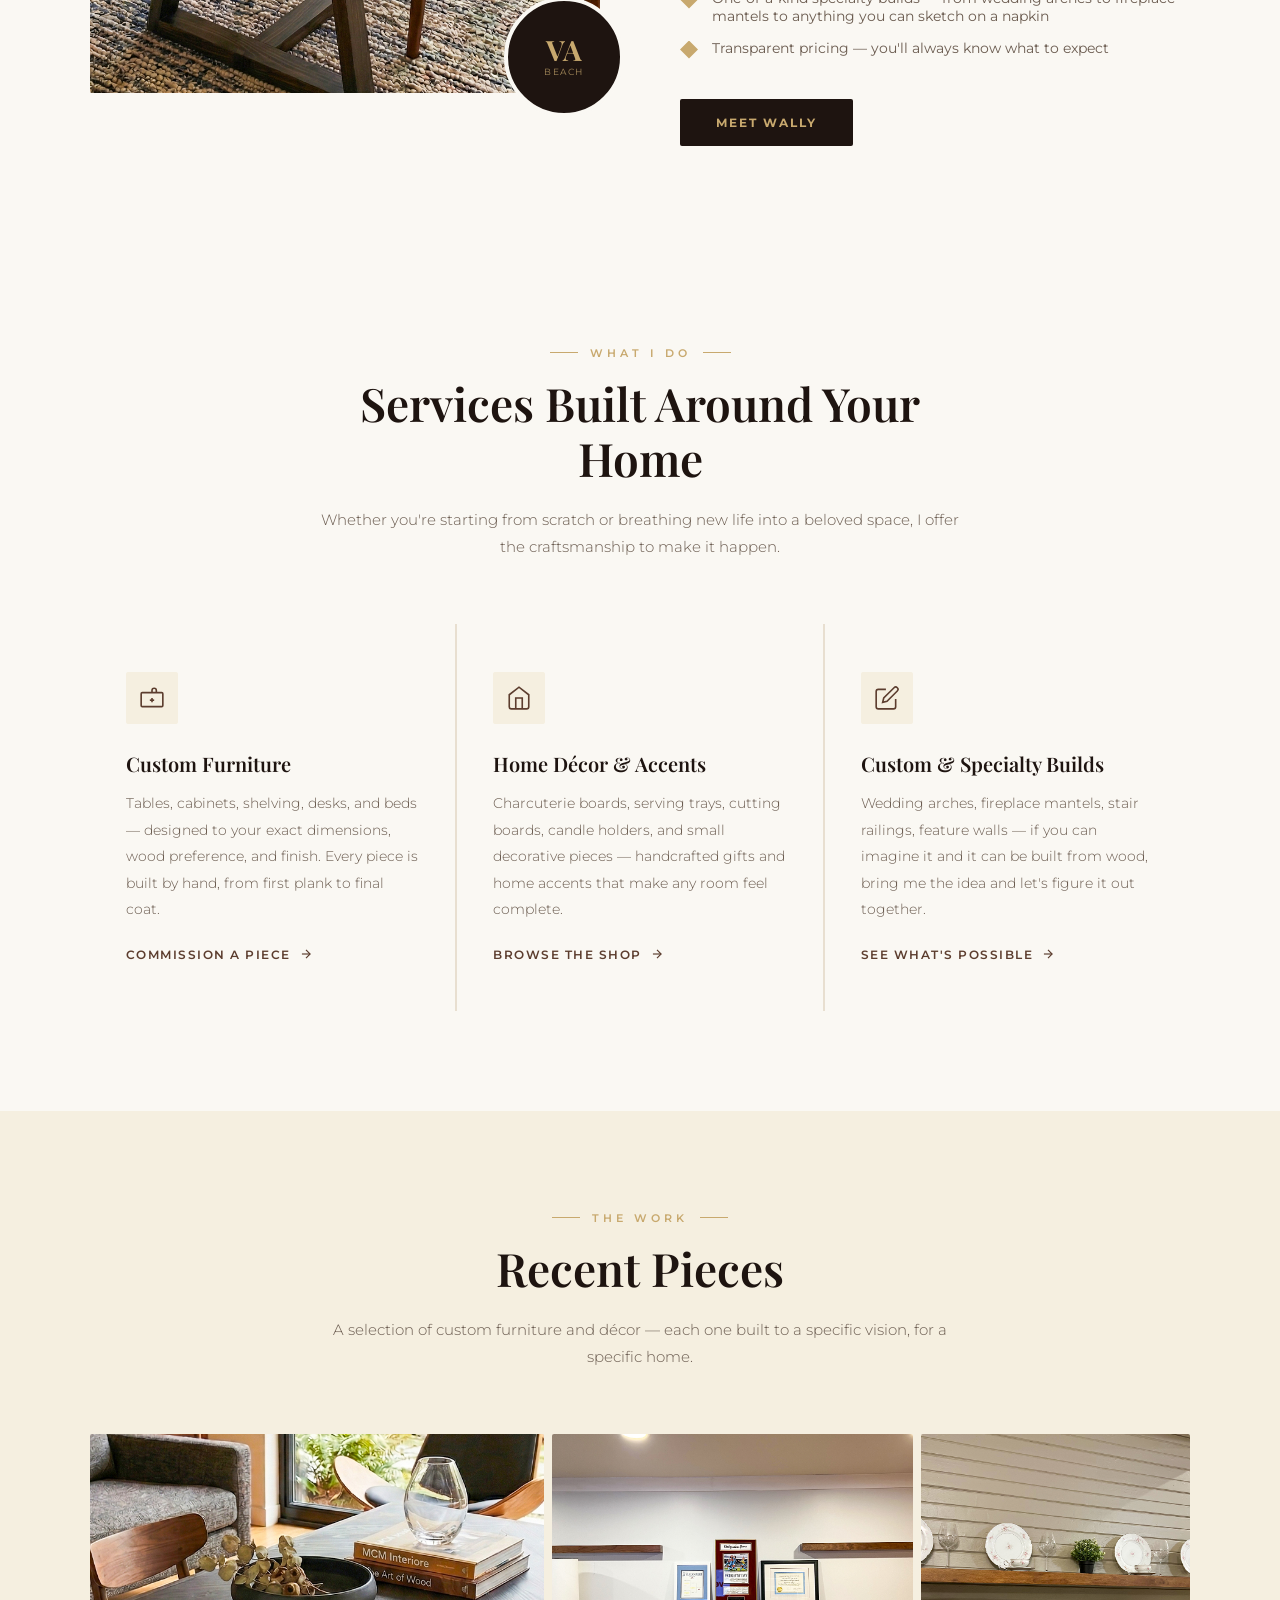
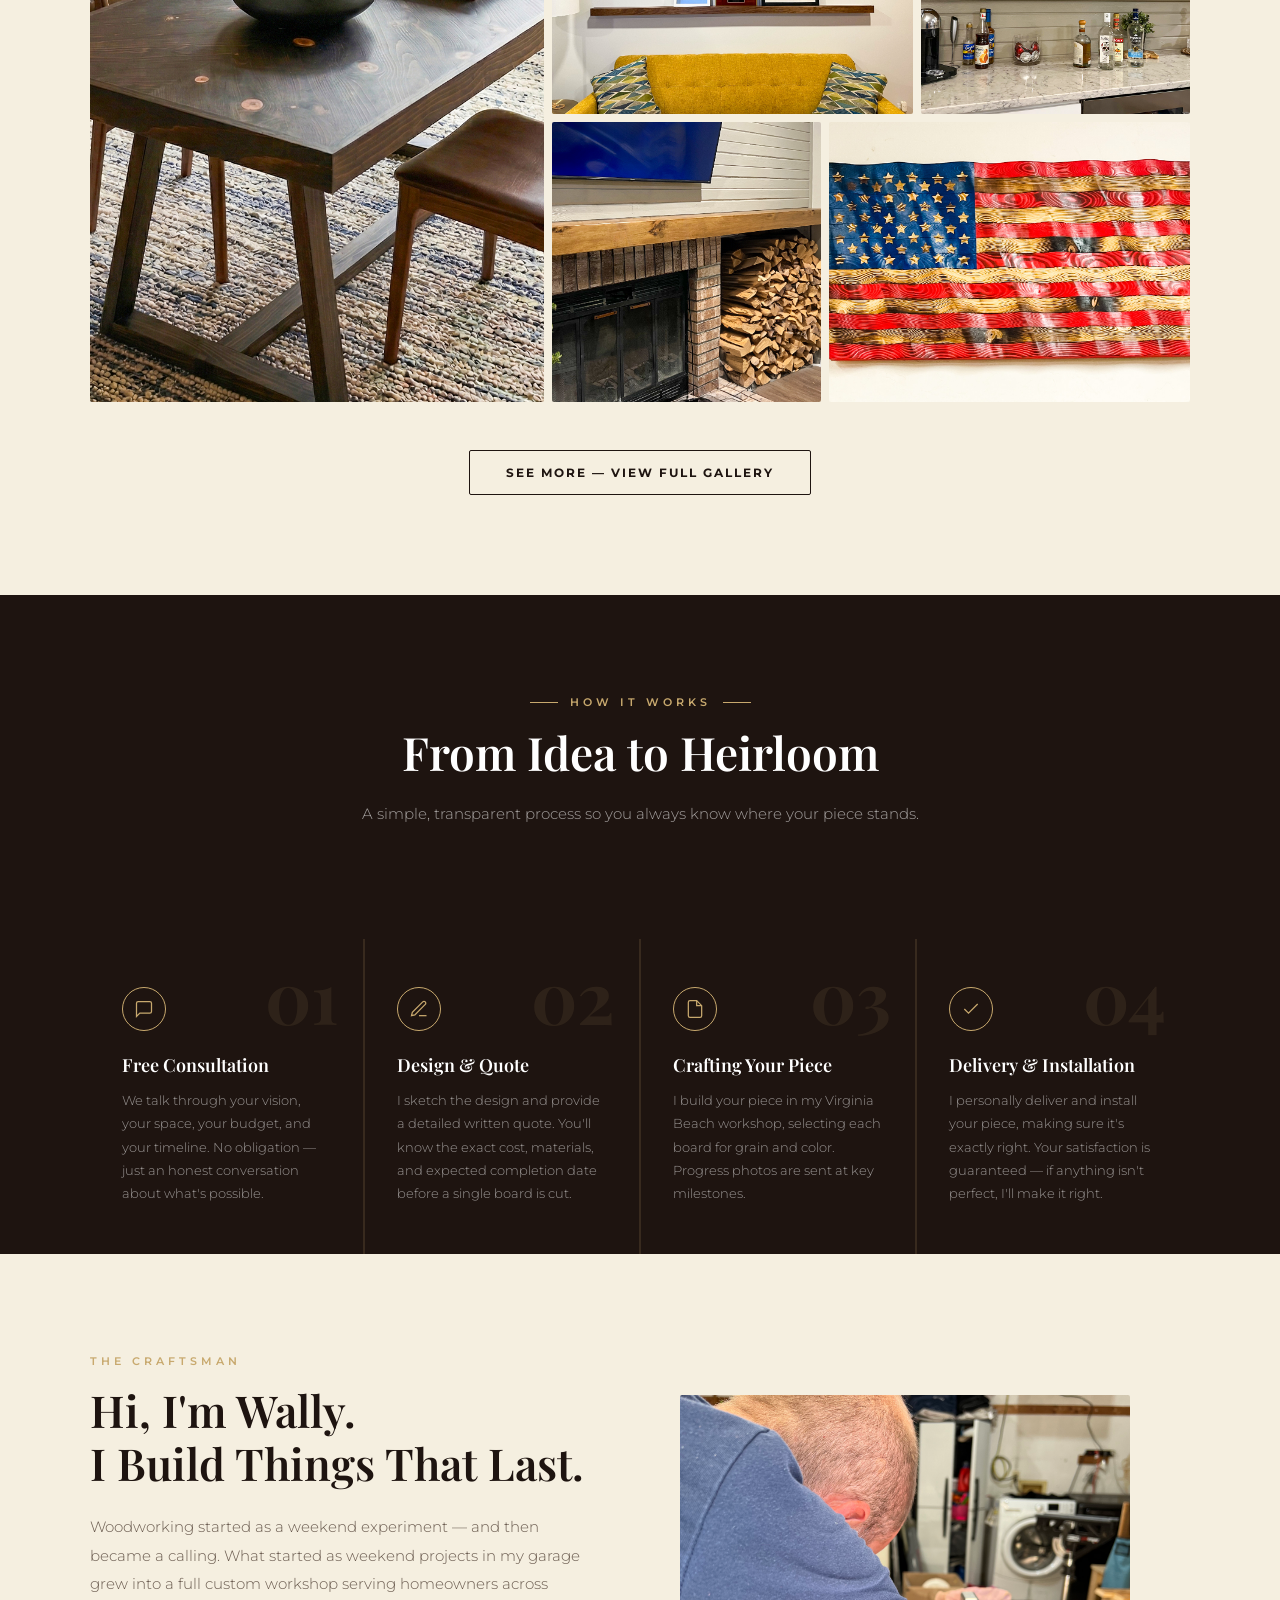
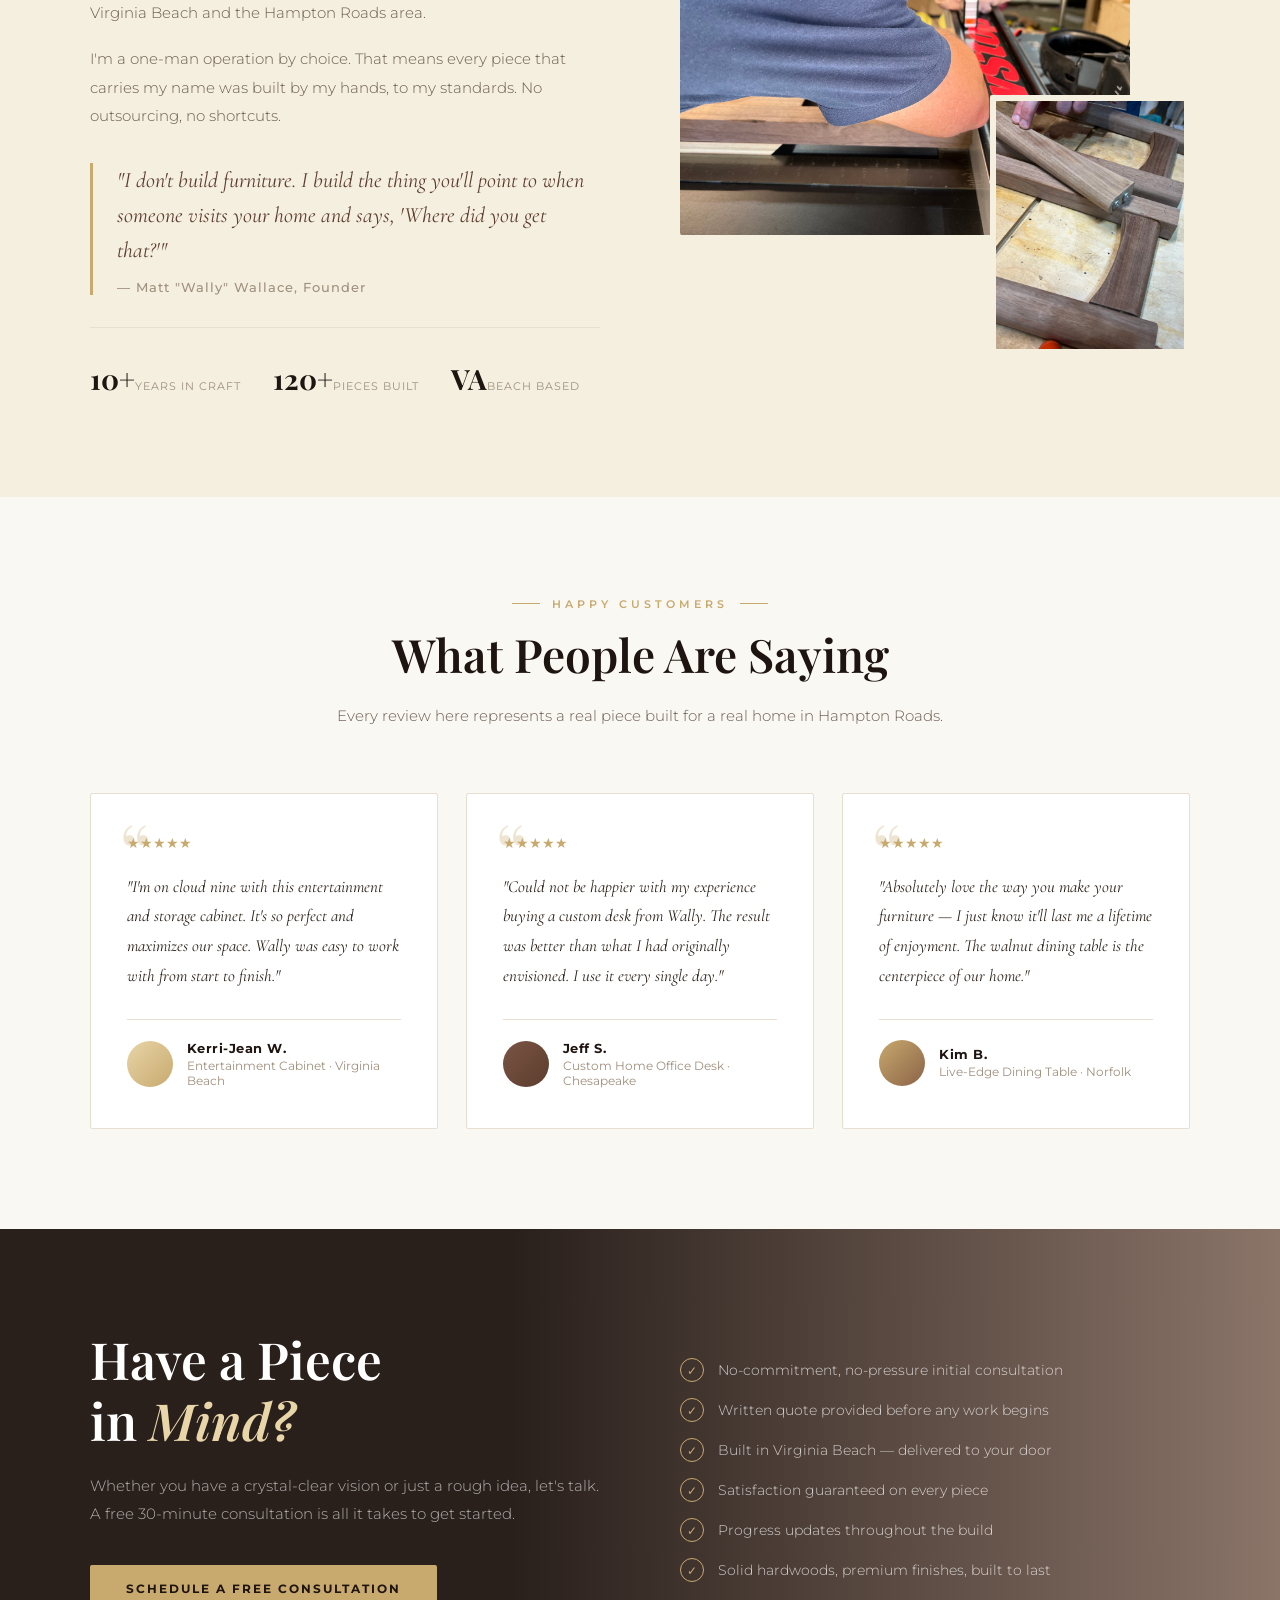
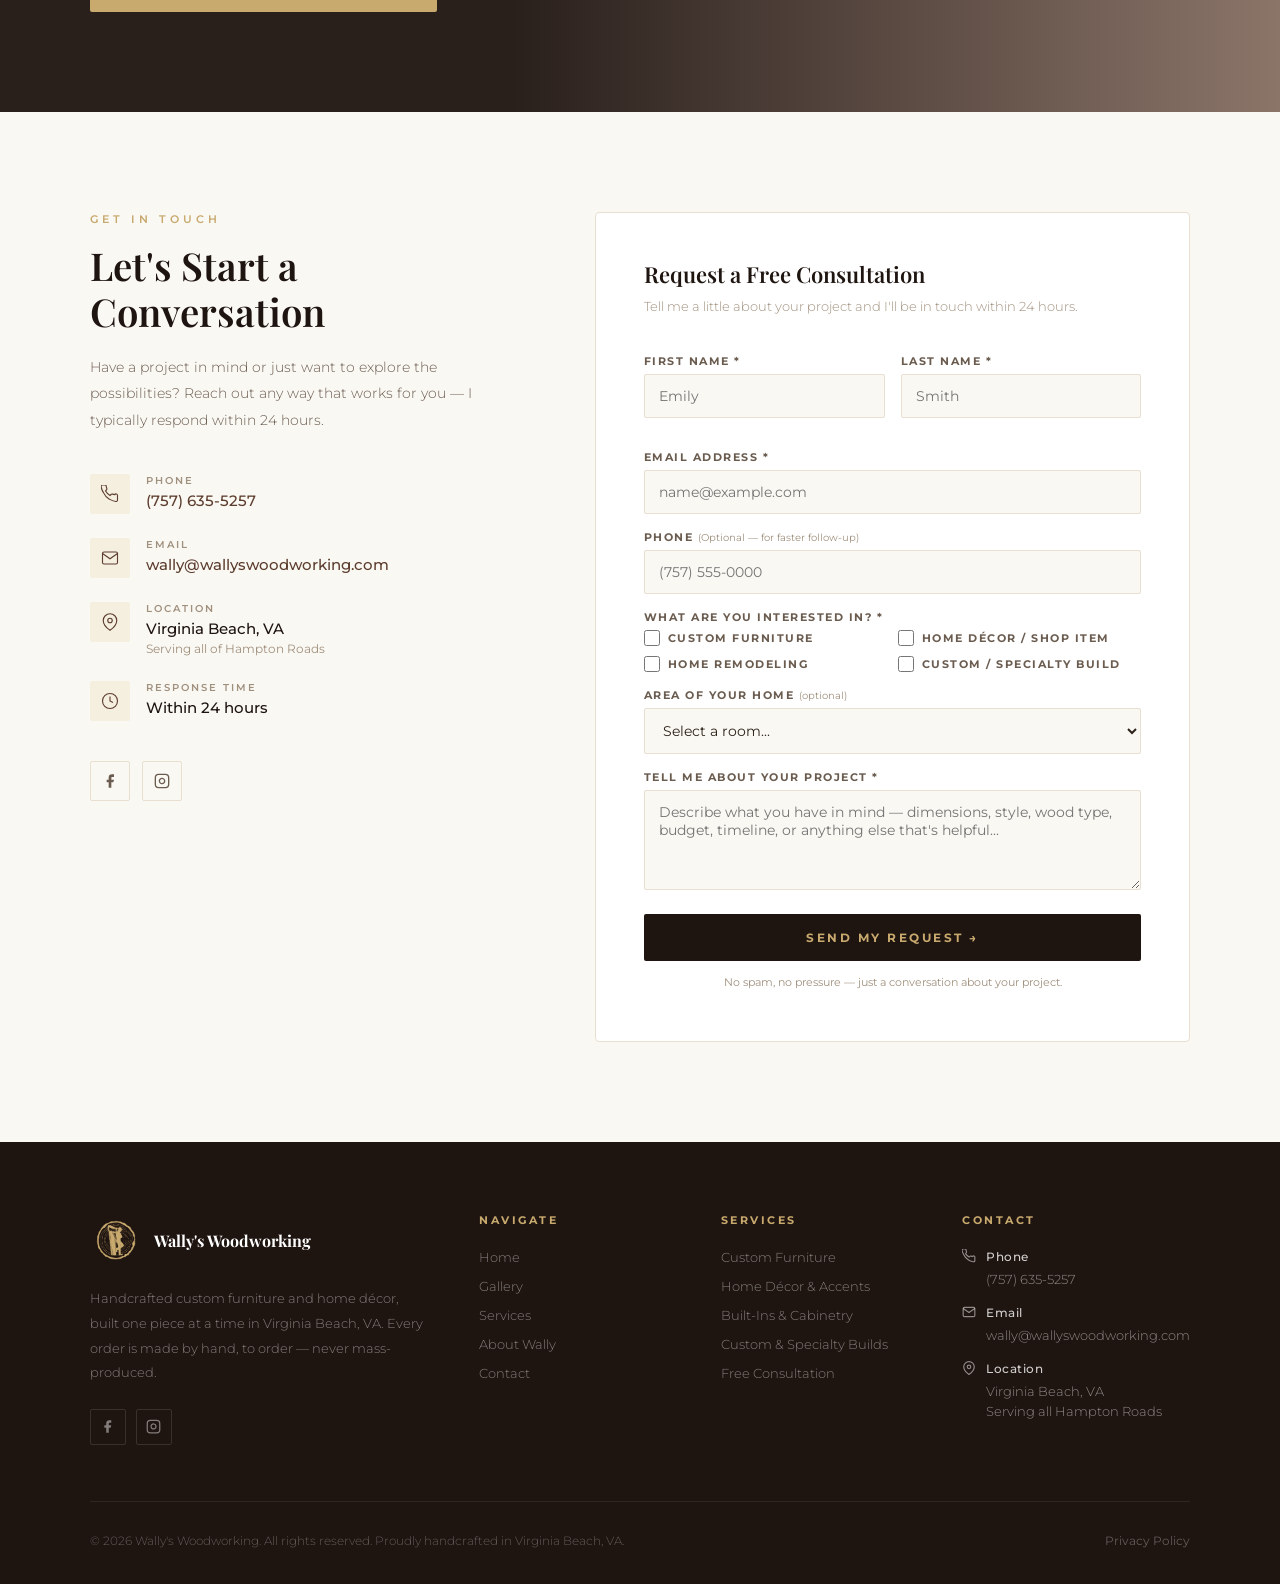
==== commit fdfcfef5: "Sync develop with main" ====
--- a/index.html
+++ b/index.html
@@ -325,73 +325,8 @@
           specific vision, for a specific home.
         </p>
       </div>
-      <div class="gallery-grid">
-        <div class="gal-item gal-1">
-          <img
-            src="images/gallery/furniture-01.jpg"
-            alt="Custom under-stair built-in shelves"
-            loading="lazy"
-          />
-          <div class="gal-item-overlay">
-            <div>
-              <div class="gal-item-label">Custom Under-Stair Built-In Shelves</div>
-              <div class="gal-item-sub">Painted poplar &amp; pine · Built-in storage · Virginia Beach</div>
-            </div>
-          </div>
-        </div>
-        <div class="gal-item gal-2">
-          <img
-            src="images/gallery/furniture-02.jpg"
-            alt="Floating walnut wall display ledges"
-            loading="lazy"
-          />
-          <div class="gal-item-overlay">
-            <div>
-              <div class="gal-item-label">Floating Walnut Wall Display Ledges</div>
-              <div class="gal-item-sub">Black walnut · Gallery wall shelving · Virginia Beach</div>
-            </div>
-          </div>
-        </div>
-        <div class="gal-item gal-3">
-          <img
-            src="images/gallery/decor-01.jpg"
-            alt="Hand-painted wood American flag wall art"
-            loading="lazy"
-          />
-          <div class="gal-item-overlay">
-            <div>
-              <div class="gal-item-label">Hand-Painted Wood American Flag Wall Art</div>
-              <div class="gal-item-sub">Carved &amp; painted pine · 3D relief · Virginia Beach</div>
-            </div>
-          </div>
-        </div>
-        <div class="gal-item gal-4">
-          <img
-            src="images/gallery/furniture-03.jpg"
-            alt="Mid-century modern dining table"
-            loading="lazy"
-          />
-          <div class="gal-item-overlay">
-            <div>
-              <div class="gal-item-label">Mid-Century Modern Dining Table</div>
-              <div class="gal-item-sub">Dark walnut · Angled trestle base · Virginia Beach</div>
-            </div>
-          </div>
-        </div>
-        <div class="gal-item gal-5">
-          <img
-            src="images/gallery/furniture-04.jpg"
-            alt="Custom floating kitchen bar shelf"
-            loading="lazy"
-          />
-          <div class="gal-item-overlay">
-            <div>
-              <div class="gal-item-label">Custom Floating Kitchen Bar Shelf</div>
-              <div class="gal-item-sub">Live-edge walnut · Wall-mounted · Virginia Beach</div>
-            </div>
-          </div>
-        </div>
-      </div>
+      <!-- Recent Pieces grid — pulled from gallery-data.js (first 5 items) -->
+      <div class="gallery-grid" id="home-gallery-grid"></div>
       <div class="gallery-footer">
         <a href="gallery.html" class="btn-outline-dark"
           >See More — View Full Gallery</a
@@ -1096,6 +1031,27 @@
       </div>
     </footer>
 
+    <!-- Gallery data — single source of truth for all photo labels -->
+    <script src="gallery-data.js"></script>
+    <script>
+    // Render Recent Pieces from gallery-data.js (first 5 items)
+    (function() {
+      var grid = document.getElementById('home-gallery-grid');
+      var classes = ['gal-1','gal-2','gal-3','gal-4','gal-5'];
+      window.GALLERY_DATA.items.slice(0, 5).forEach(function(item, i) {
+        var div = document.createElement('div');
+        div.className = 'gal-item ' + classes[i];
+        div.innerHTML =
+          '<img src="images/gallery/' + item.file + '" alt="' + item.label + '" loading="lazy">' +
+          '<div class="gal-item-overlay"><div>' +
+          '<div class="gal-item-label">' + item.label + '</div>' +
+          '<div class="gal-item-sub">' + item.sub + '</div>' +
+          '</div></div>';
+        grid.appendChild(div);
+      });
+    })();
+    </script>
+
     <script>
       // Active nav on scroll
       const navLinks = document.querySelectorAll(".nav-links a:not(.nav-cta)");
